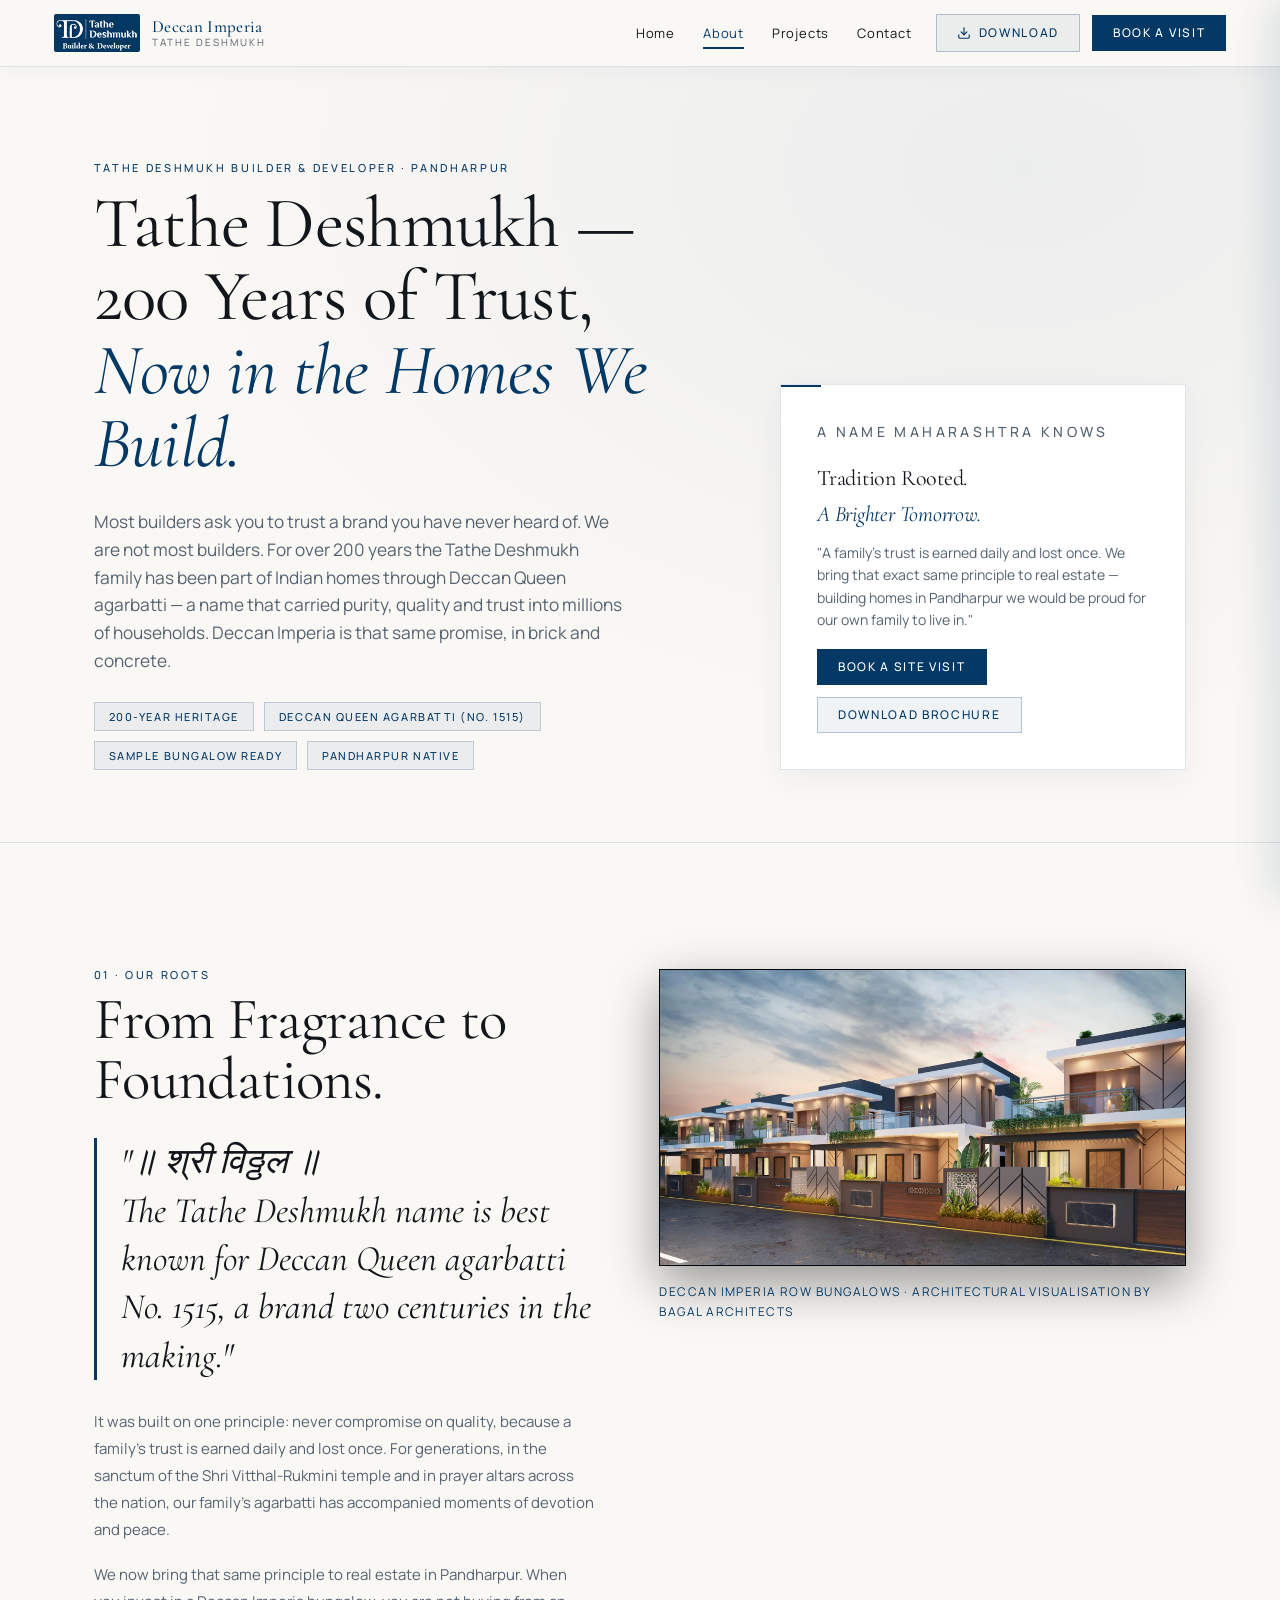
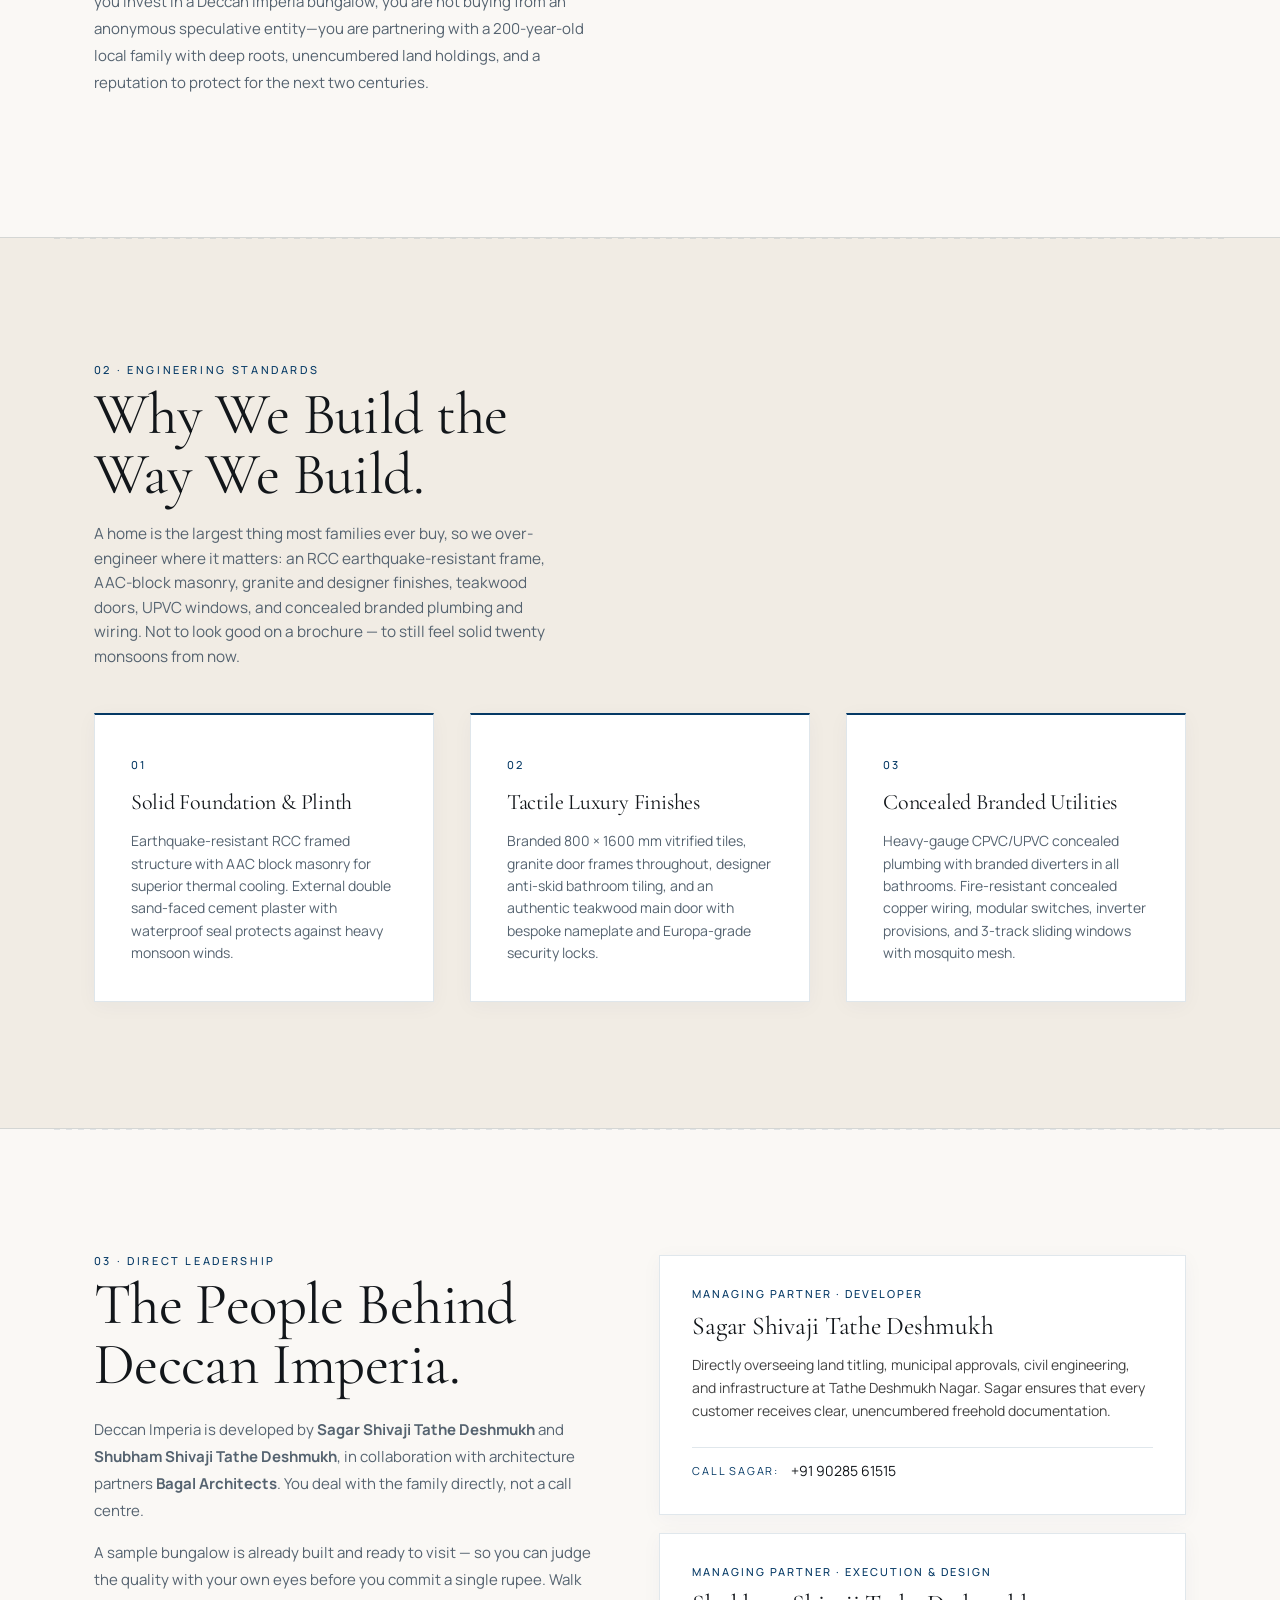
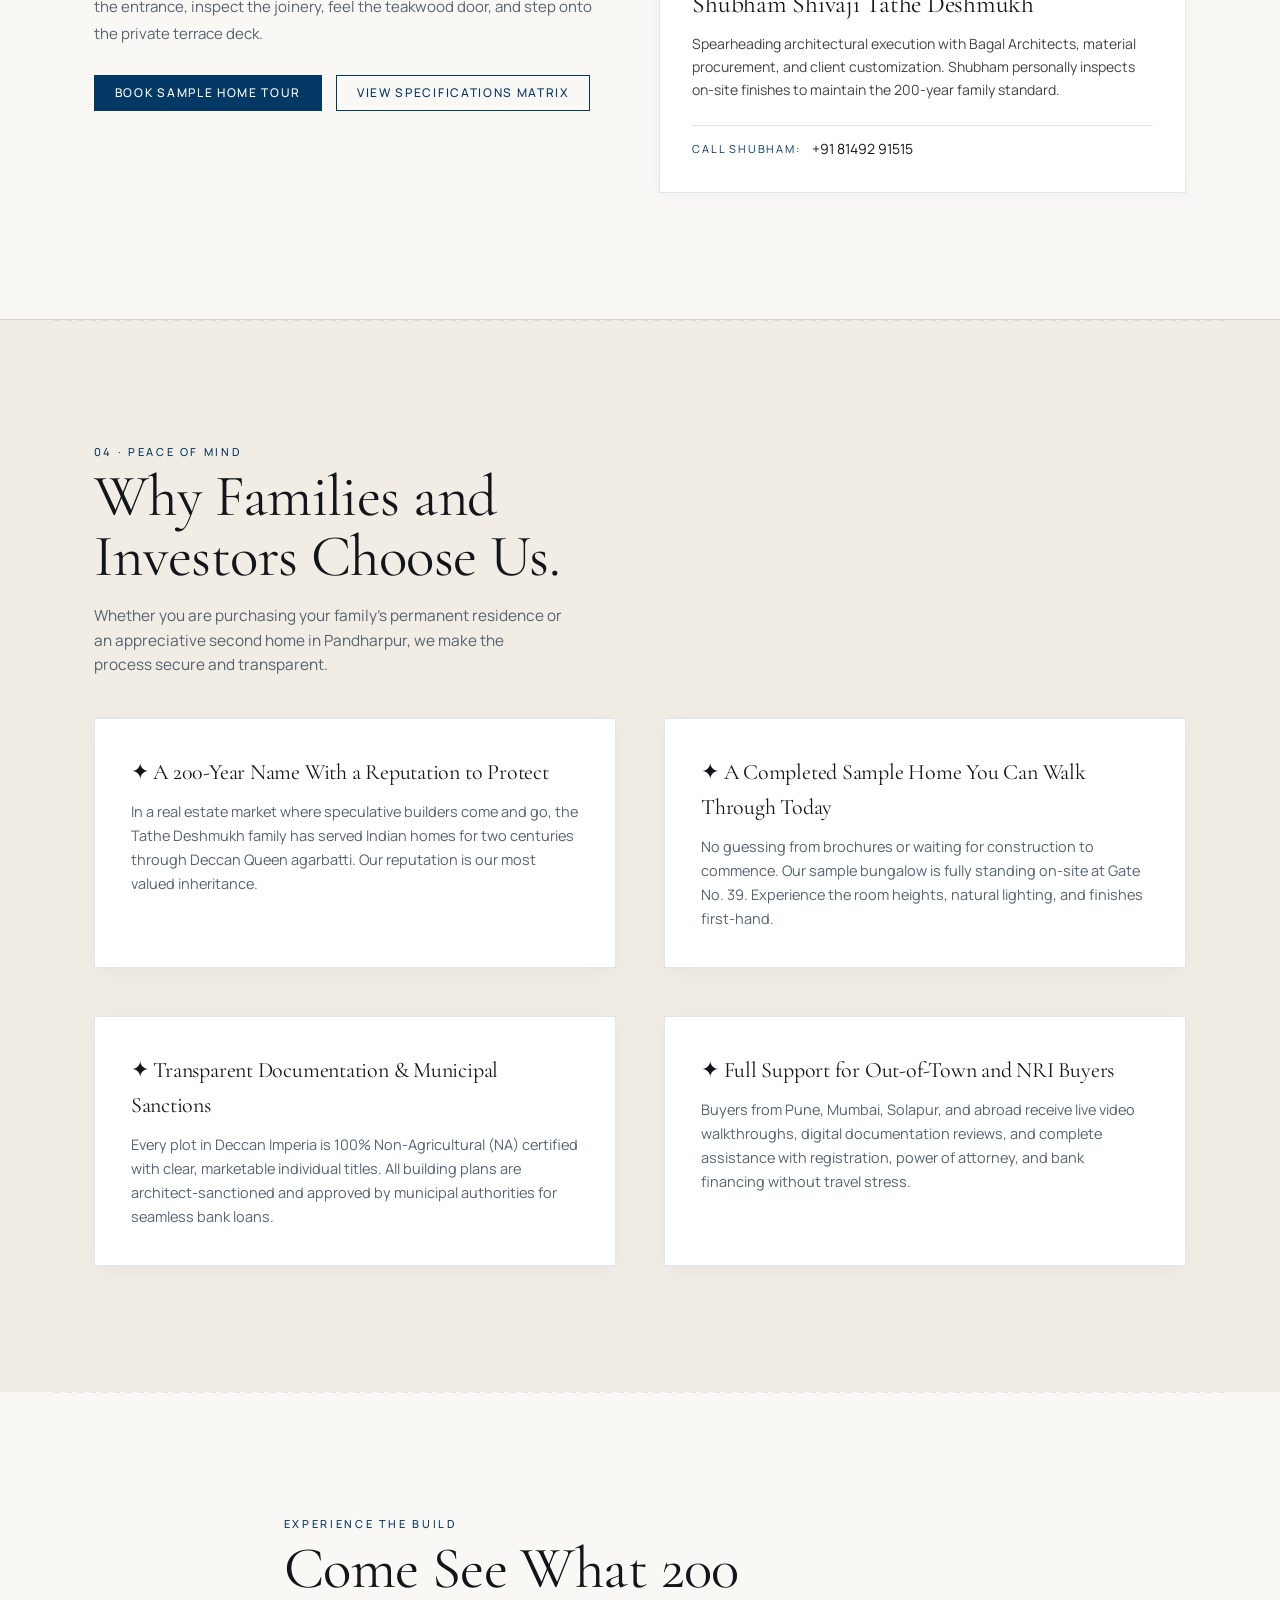
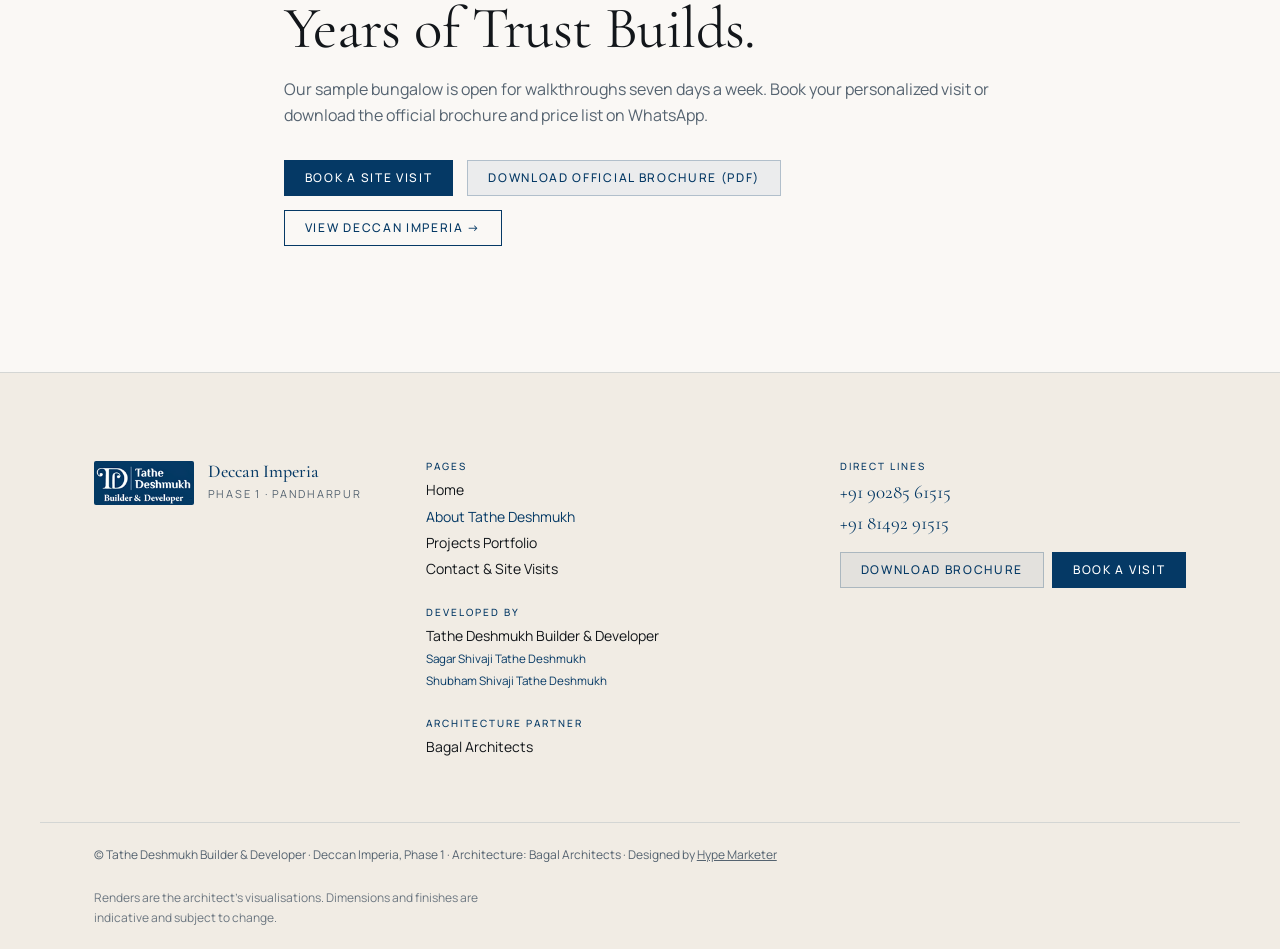
==== about.html @ ef94d950 "docs: add Hype Marketer design attribution link to footer copyright line" ====
<!doctype html>
<html lang="en">
<head>
<meta charset="utf-8">
<meta name="viewport" content="width=device-width, initial-scale=1, viewport-fit=cover">
<title>About Tathe Deshmukh Builder &amp; Developer, Pandharpur</title>
<meta name="description" content="Tathe Deshmukh Builder &amp; Developer — 200 years of trust, from Deccan Queen agarbatti to premium bungalows in Pandharpur. Meet the family behind Deccan Imperia.">
<link rel="preconnect" href="https://fonts.googleapis.com">
<link rel="preconnect" href="https://fonts.gstatic.com" crossorigin>
<link href="https://fonts.googleapis.com/css2?family=Cormorant+Garamond:ital,wght@0,400;0,500;0,600;1,400;1,500&family=Manrope:wght@300;400;500;600&display=swap" rel="stylesheet">
<link rel="stylesheet" href="css/style.css">

<!-- Structured Data: RealEstateAgent & LocalBusiness Schema -->
<script type="application/ld+json">
{
  "@context": "https://schema.org",
  "@type": ["RealEstateAgent", "LocalBusiness"],
  "name": "Tathe Deshmukh Builder & Developer — Deccan Imperia",
  "image": "assets/tour/001-row-wide.webp",
  "telephone": "+91-9028561515",
  "url": "https://deccanimperia.com/about.html",
  "address": {
    "@type": "PostalAddress",
    "streetAddress": "Gate No. 39, Tathe Deshmukh Nagar, Behind Doodh Pandhari, Pune–Pandharpur Road",
    "addressLocality": "Pandharpur",
    "addressRegion": "Maharashtra",
    "postalCode": "413304",
    "addressCountry": "IN"
  },
  "geo": {
    "@type": "GeoCoordinates",
    "latitude": "17.6775",
    "longitude": "75.3283"
  }
}
</script>
</head>
<body>

<!-- ============================================================ header -->
<header class="bar solid">
  <a class="brand" href="index.html" aria-label="Deccan Imperia, Home">
    <img src="assets/logo/logo.png" alt="Tathe Deshmukh Builder & Developer" class="brand-logo" width="161" height="71">
    <span class="brand-text"><b>Deccan Imperia</b><small>Tathe Deshmukh</small></span>
  </a>
  <nav class="nav" aria-label="Main Navigation">
    <a href="index.html">Home</a>
    <a href="about.html" class="active">About</a>
    <a href="projects.html">Projects</a>
    <a href="contact.html">Contact</a>
  </nav>
  <div class="bar-actions">
    <a class="btn btn-download" href="assets/brochure/Tathe Deshmukh Builders & Developer.pdf" download="Tathe Deshmukh Builders & Developer.pdf" aria-label="Download Official Brochure" title="Download Official Brochure">
      <svg width="14" height="14" viewBox="0 0 24 24" fill="none" stroke="currentColor" stroke-width="2" stroke-linecap="round" stroke-linejoin="round" aria-hidden="true"><path d="M21 15v4a2 2 0 0 1-2 2H5a2 2 0 0 1-2-2v-4"/><polyline points="7 10 12 15 17 10"/><line x1="12" y1="15" x2="12" y2="3"/></svg>
      <span>Download</span>
    </a>
    <a class="btn btn-solid" href="contact.html">Book a visit</a>
    <button class="nav-toggle" aria-label="Toggle navigation menu" aria-expanded="false">
      <span></span><span></span><span></span>
    </button>
  </div>
</header>

<!-- Mobile Navigation Drawer -->
<div class="mobile-drawer-backdrop" aria-hidden="true"></div>
<aside class="mobile-drawer" aria-label="Mobile Navigation">
  <div class="mobile-drawer-header">
    <div class="brand">
      <img src="assets/logo/logo.png" alt="Tathe Deshmukh Builder & Developer" class="brand-logo" width="161" height="71">
      <span class="brand-text"><b>Deccan Imperia</b><small>Tathe Deshmukh</small></span>
    </div>
    <button class="mobile-drawer-close" aria-label="Close menu">&times;</button>
  </div>
  <nav class="mobile-drawer-nav">
    <a href="index.html">Home <span>→</span></a>
    <a href="about.html" class="active">About <span>→</span></a>
    <a href="projects.html">Projects <span>→</span></a>
    <a href="contact.html">Contact <span>→</span></a>
  </nav>
  <div class="mobile-drawer-actions">
    <a class="btn btn-download" href="assets/brochure/Tathe Deshmukh Builders & Developer.pdf" download="Tathe Deshmukh Builders & Developer.pdf">
      <svg width="14" height="14" viewBox="0 0 24 24" fill="none" stroke="currentColor" stroke-width="2" stroke-linecap="round" stroke-linejoin="round" aria-hidden="true"><path d="M21 15v4a2 2 0 0 1-2 2H5a2 2 0 0 1-2-2v-4"/><polyline points="7 10 12 15 17 10"/><line x1="12" y1="15" x2="12" y2="3"/></svg>
      <span>Download Brochure</span>
    </a>
    <a class="btn btn-solid" href="contact.html">Book a visit</a>
  </div>
  <div class="mobile-drawer-contact">
    <b>Site &amp; Sales Office</b>
    <p>Gate No. 39, Tathe Deshmukh Nagar, Behind Doodh Pandhari, Pune–Pandharpur Road, Pandharpur</p>
    <a href="tel:+919028561515">+91 90285 61515</a>
    <a href="tel:+918149291515">+91 81492 91515</a>
  </div>
</aside>

<main>

<!-- ============================================================ Hero -->
<section class="page-hero">
  <div class="wrap">
    <div class="page-hero-grid">
      <div>
        <p class="eyebrow">Tathe Deshmukh Builder &amp; Developer · Pandharpur</p>
        <h1 class="page-h">Tathe Deshmukh — 200 Years of Trust,<br><em>Now in the Homes We Build.</em></h1>
        <p class="page-lede">
          Most builders ask you to trust a brand you have never heard of. We are not most builders. For over 200 years the Tathe Deshmukh family has been part of Indian homes through Deccan Queen agarbatti — a name that carried purity, quality and trust into millions of households. Deccan Imperia is that same promise, in brick and concrete.
        </p>
        <div class="page-pills">
          <span class="pill">200-Year Heritage</span>
          <span class="pill">Deccan Queen Agarbatti (No. 1515)</span>
          <span class="pill">Sample Bungalow Ready</span>
          <span class="pill">Pandharpur Native</span>
        </div>
      </div>
      <div class="page-hero-card">
        <p class="eyebrow">A Name Maharashtra Knows</p>
        <h3>Tradition Rooted.<br><em>A Brighter Tomorrow.</em></h3>
        <p>
          "A family's trust is earned daily and lost once. We bring that exact same principle to real estate — building homes in Pandharpur we would be proud for our own family to live in."
        </p>
        <div style="display:flex;gap:12px;flex-wrap:wrap">
          <a class="btn btn-solid" href="contact.html">Book a Site Visit</a>
          <a class="btn btn-line btn-download" href="assets/brochure/Tathe Deshmukh Builders & Developer.pdf" download="Tathe Deshmukh Builders & Developer.pdf">Download Brochure</a>
        </div>
      </div>
    </div>
  </div>
</section>

<!-- ============================================================ Section 1: From Fragrance to Foundations -->
<section class="block" id="heritage">
  <div class="wrap">
    <div class="split">
      <div>
        <p class="eyebrow">01 · Our Roots</p>
        <h2 class="block-h">From Fragrance to Foundations.</h2>
        <div class="heritage-quote">
          "॥ श्री विठ्ठल ॥<br>The Tathe Deshmukh name is best known for Deccan Queen agarbatti No. 1515, a brand two centuries in the making."
        </div>
        <p style="color:var(--mute);line-height:1.8;font-size:15px;margin-bottom:18px">
          It was built on one principle: never compromise on quality, because a family's trust is earned daily and lost once. For generations, in the sanctum of the Shri Vitthal-Rukmini temple and in prayer altars across the nation, our family's agarbatti has accompanied moments of devotion and peace.
        </p>
        <p style="color:var(--mute);line-height:1.8;font-size:15px">
          We now bring that same principle to real estate in Pandharpur. When you invest in a Deccan Imperia bungalow, you are not buying from an anonymous speculative entity—you are partnering with a 200-year-old local family with deep roots, unencumbered land holdings, and a reputation to protect for the next two centuries.
        </p>
      </div>
      <div>
        <div style="border:1px solid var(--line);background:#000;overflow:hidden;margin-bottom:16px;box-shadow:0 18px 48px rgba(0,0,0,0.4)">
          <img src="assets/img/row-oblique-dusk.webp" alt="Deccan Imperia luxury row bungalows architectural visualisation by Bagal Architects" style="width:100%;height:auto;display:block">
        </div>
        <p style="font-size:12px;color:var(--sand);letter-spacing:.12em;text-transform:uppercase;margin:0">
          Deccan Imperia Row Bungalows · Architectural Visualisation by Bagal Architects
        </p>
      </div>
    </div>
  </div>
</section>

<!-- ============================================================ Section 2: Why We Build the Way We Build -->
<section class="block" style="background:var(--ink-2);border-top:1px solid var(--line);border-bottom:1px solid var(--line)">
  <div class="wrap">
    <p class="eyebrow">02 · Engineering Standards</p>
    <h2 class="block-h">Why We Build the Way We Build.</h2>
    <p class="block-lede">
      A home is the largest thing most families ever buy, so we over-engineer where it matters: an RCC earthquake-resistant frame, AAC-block masonry, granite and designer finishes, teakwood doors, UPVC windows, and concealed branded plumbing and wiring. Not to look good on a brochure — to still feel solid twenty monsoons from now.
    </p>

    <div class="grid-3" style="margin-top:44px">
      <div class="card-luxury card-luxury-accent">
        <span class="value-num">01</span>
        <h3 style="font-size:22px;margin:8px 0 10px;color:var(--cream)">Solid Foundation &amp; Plinth</h3>
        <p style="font-size:14px;color:var(--mute);line-height:1.6;margin:0">
          Earthquake-resistant RCC framed structure with AAC block masonry for superior thermal cooling. External double sand-faced cement plaster with waterproof seal protects against heavy monsoon winds.
        </p>
      </div>

      <div class="card-luxury card-luxury-accent">
        <span class="value-num">02</span>
        <h3 style="font-size:22px;margin:8px 0 10px;color:var(--cream)">Tactile Luxury Finishes</h3>
        <p style="font-size:14px;color:var(--mute);line-height:1.6;margin:0">
          Branded 800 × 1600 mm vitrified tiles, granite door frames throughout, designer anti-skid bathroom tiling, and an authentic teakwood main door with bespoke nameplate and Europa-grade security locks.
        </p>
      </div>

      <div class="card-luxury card-luxury-accent">
        <span class="value-num">03</span>
        <h3 style="font-size:22px;margin:8px 0 10px;color:var(--cream)">Concealed Branded Utilities</h3>
        <p style="font-size:14px;color:var(--mute);line-height:1.6;margin:0">
          Heavy-gauge CPVC/UPVC concealed plumbing with branded diverters in all bathrooms. Fire-resistant concealed copper wiring, modular switches, inverter provisions, and 3-track sliding windows with mosquito mesh.
        </p>
      </div>
    </div>
  </div>
</section>

<!-- ============================================================ Section 3: The People Behind Deccan Imperia -->
<section class="block">
  <div class="wrap">
    <div class="split">
      <div>
        <p class="eyebrow">03 · Direct Leadership</p>
        <h2 class="block-h">The People Behind Deccan Imperia.</h2>
        <p style="color:var(--mute);line-height:1.8;font-size:15px;margin-top:20px">
          Deccan Imperia is developed by <b>Sagar Shivaji Tathe Deshmukh</b> and <b>Shubham Shivaji Tathe Deshmukh</b>, in collaboration with architecture partners <b>Bagal Architects</b>. You deal with the family directly, not a call centre.
        </p>
        <p style="color:var(--mute);line-height:1.8;font-size:15px">
          A sample bungalow is already built and ready to visit — so you can judge the quality with your own eyes before you commit a single rupee. Walk the entrance, inspect the joinery, feel the teakwood door, and step onto the private terrace deck.
        </p>
        
        <div style="display:flex;gap:14px;margin-top:28px;flex-wrap:wrap">
          <a class="btn btn-solid" href="contact.html">Book Sample Home Tour</a>
          <a class="btn btn-line" href="projects.html">View Specifications Matrix</a>
        </div>
      </div>

      <div style="display:flex;flex-direction:column;gap:18px">
        <div class="founder-card card-luxury-accent">
          <span class="founder-title">Managing Partner · Developer</span>
          <h3 class="founder-name">Sagar Shivaji Tathe Deshmukh</h3>
          <p class="founder-bio">
            Directly overseeing land titling, municipal approvals, civil engineering, and infrastructure at Tathe Deshmukh Nagar. Sagar ensures that every customer receives clear, unencumbered freehold documentation.
          </p>
          <div style="margin-top:12px;padding-top:12px;border-top:1px solid var(--line);display:flex;align-items:center;gap:12px">
            <span style="font-size:11px;color:var(--sand);letter-spacing:.16em;text-transform:uppercase">Call Sagar:</span>
            <a href="tel:+919028561515" style="font-size:14px;color:var(--cream);text-decoration:none">+91 90285 61515</a>
          </div>
        </div>

        <div class="founder-card card-luxury-accent">
          <span class="founder-title">Managing Partner · Execution &amp; Design</span>
          <h3 class="founder-name">Shubham Shivaji Tathe Deshmukh</h3>
          <p class="founder-bio">
            Spearheading architectural execution with Bagal Architects, material procurement, and client customization. Shubham personally inspects on-site finishes to maintain the 200-year family standard.
          </p>
          <div style="margin-top:12px;padding-top:12px;border-top:1px solid var(--line);display:flex;align-items:center;gap:12px">
            <span style="font-size:11px;color:var(--sand);letter-spacing:.16em;text-transform:uppercase">Call Shubham:</span>
            <a href="tel:+918149291515" style="font-size:14px;color:var(--cream);text-decoration:none">+91 81492 91515</a>
          </div>
        </div>
      </div>
    </div>
  </div>
</section>

<!-- ============================================================ Section 4: Why Families & Investors Choose Us -->
<section class="block" style="background:var(--ink-2);border-top:1px solid var(--line)">
  <div class="wrap">
    <p class="eyebrow">04 · Peace of Mind</p>
    <h2 class="block-h">Why Families and Investors Choose Us.</h2>
    <p class="block-lede">
      Whether you are purchasing your family's permanent residence or an appreciative second home in Pandharpur, we make the process secure and transparent.
    </p>

    <div class="grid-2" style="margin-top:40px">
      <div class="card-luxury">
        <h3 style="font-size:22px;color:var(--cream);margin:0 0 10px">✦ A 200-Year Name With a Reputation to Protect</h3>
        <p style="font-size:14.5px;color:var(--mute);line-height:1.65;margin:0">
          In a real estate market where speculative builders come and go, the Tathe Deshmukh family has served Indian homes for two centuries through Deccan Queen agarbatti. Our reputation is our most valued inheritance.
        </p>
      </div>

      <div class="card-luxury">
        <h3 style="font-size:22px;color:var(--cream);margin:0 0 10px">✦ A Completed Sample Home You Can Walk Through Today</h3>
        <p style="font-size:14.5px;color:var(--mute);line-height:1.65;margin:0">
          No guessing from brochures or waiting for construction to commence. Our sample bungalow is fully standing on-site at Gate No. 39. Experience the room heights, natural lighting, and finishes first-hand.
        </p>
      </div>

      <div class="card-luxury">
        <h3 style="font-size:22px;color:var(--cream);margin:0 0 10px">✦ Transparent Documentation &amp; Municipal Sanctions</h3>
        <p style="font-size:14.5px;color:var(--mute);line-height:1.65;margin:0">
          Every plot in Deccan Imperia is 100% Non-Agricultural (NA) certified with clear, marketable individual titles. All building plans are architect-sanctioned and approved by municipal authorities for seamless bank loans.
        </p>
      </div>

      <div class="card-luxury">
        <h3 style="font-size:22px;color:var(--cream);margin:0 0 10px">✦ Full Support for Out-of-Town and NRI Buyers</h3>
        <p style="font-size:14.5px;color:var(--mute);line-height:1.65;margin:0">
          Buyers from Pune, Mumbai, Solapur, and abroad receive live video walkthroughs, digital documentation reviews, and complete assistance with registration, power of attorney, and bank financing without travel stress.
        </p>
      </div>
    </div>
  </div>
</section>

<!-- ============================================================ Closing CTA -->
<section class="block block-cta">
  <div class="cta-bg" aria-hidden="true"></div>
  <div class="wrap narrow">
    <p class="eyebrow">Experience the Build</p>
    <h2 class="block-h">Come See What 200 Years of Trust Builds.</h2>
    <p style="color:var(--mute);font-size:16px;line-height:1.6;margin:18px 0 32px">
      Our sample bungalow is open for walkthroughs seven days a week. Book your personalized visit or download the official brochure and price list on WhatsApp.
    </p>
    <div style="display:flex;gap:14px;flex-wrap:wrap">
      <a class="btn btn-solid" href="contact.html">Book a Site Visit</a>
      <a class="btn btn-line btn-download" href="assets/brochure/Tathe Deshmukh Builders & Developer.pdf" download="Tathe Deshmukh Builders & Developer.pdf">Download Official Brochure (PDF)</a>
      <a class="btn btn-line" href="projects.html">View Deccan Imperia →</a>
    </div>
  </div>
</section>

</main>

<!-- ============================================================ Footer -->
<footer class="foot">
  <div class="foot-grid wrap">
    <div class="foot-brand">
      <img src="assets/logo/logo.png" alt="Tathe Deshmukh Builder & Developer" class="brand-logo" style="height:44px;width:auto">
      <p><b>Deccan Imperia</b><br><span>Phase 1 · Pandharpur</span></p>
    </div>
    <dl class="foot-meta">
      <div><dt>Pages</dt><dd style="display:flex;flex-direction:column;gap:4px">
        <a href="index.html" style="color:var(--cream);text-decoration:none">Home</a>
        <a href="about.html" style="color:var(--sand);text-decoration:none">About Tathe Deshmukh</a>
        <a href="projects.html" style="color:var(--cream);text-decoration:none">Projects Portfolio</a>
        <a href="contact.html" style="color:var(--cream);text-decoration:none">Contact &amp; Site Visits</a>
      </dd></div>
      <div><dt>Developed by</dt><dd>Tathe Deshmukh Builder &amp; Developer<br><small style="color:var(--sand)">Sagar Shivaji Tathe Deshmukh<br>Shubham Shivaji Tathe Deshmukh</small></dd></div>
      <div><dt>Architecture Partner</dt><dd>Bagal Architects</dd></div>
    </dl>
    <div class="foot-cta">
      <p class="foot-call"><span>Direct Lines</span>
        <a href="tel:+919028561515">+91 90285 61515</a>
        <a href="tel:+918149291515">+91 81492 91515</a>
      </p>
      <div style="display:flex;gap:8px;flex-wrap:wrap">
        <a class="btn btn-download" href="assets/brochure/Tathe Deshmukh Builders & Developer.pdf" download="Tathe Deshmukh Builders & Developer.pdf">Download Brochure</a>
        <a class="btn btn-solid" href="contact.html">Book a visit</a>
      </div>
    </div>
  </div>
  <div class="foot-base wrap">
    <p>© Tathe Deshmukh Builder &amp; Developer · Deccan Imperia, Phase 1 · Architecture: Bagal Architects · Designed by <a href="http://hypemarketer.in/" target="_blank" rel="noopener" style="color:inherit;text-decoration:underline">Hype Marketer</a></p>
    <p class="small">Renders are the architect’s visualisations. Dimensions and finishes are indicative and subject to change.</p>
  </div>
</footer>

<script src="js/nav.js"></script>
</body>
</html>
---- css/style.css ----
/* ==========================================================================
   Deccan Imperia — Luxury Light Theme with #053965 Navy Brand Accent
   Offwhite background, black typographic hierarchy, Tathe Deshmukh logo blue.
   First section (3D walkthrough scenes) remains dark/photorealistic.
   ========================================================================== */
:root{
  --navy:       #053965;           /* Official Tathe Deshmukh Logo Color */
  --navy-dark:  #032543;
  --navy-light: #094d87;
  --ink:        #FAF8F5;           /* Offwhite page & section background */
  --ink-2:      #F1ECE4;           /* Soft offwhite for alternating sections & footer */
  --ink-card:   #FFFFFF;           /* Crisp white for cards and form surfaces */
  --cream:      #12161A;           /* Primary text: black / charcoal */
  --cream-2:    #25303B;           /* Headings & bold text */
  --sand:       #053965;           /* Primary brand accent: logo color #053965 */
  --sand-2:     #032543;           /* Darker brand accent */
  --gold:       #C59B27;           /* Warm heritage gold accent */
  --mute:       #556370;           /* Muted text: refined slate */
  --line:       rgba(5,57,101,.12);/* Delicate navy-tinted hairline borders */
  --line-strong:rgba(5,57,101,.24);
  --serif: "Cormorant Garamond", Georgia, serif;
  --sans:  "Manrope", ui-sans-serif, system-ui, -apple-system, "Segoe UI", sans-serif;
  --pad:   clamp(16px, 4.2vw, 64px);
  --ease:  cubic-bezier(.2,.7,.1,1);
}
*{box-sizing:border-box}
html{-webkit-text-size-adjust:100%}
html.lenis, html.lenis body{height:auto}
.lenis.lenis-smooth{scroll-behavior:auto !important}
body{margin:0;background:var(--ink);color:var(--cream);font:400 16px/1.6 var(--sans);
     -webkit-font-smoothing:antialiased;overflow-x:hidden}
img{display:block;max-width:100%}
a{color:inherit}
h1,h2,h3{font-family:var(--serif);font-weight:400;letter-spacing:-.01em;margin:0;color:var(--cream)}
em{font-style:italic;color:var(--sand)}
.eyebrow{margin:0 0 .9em;font:500 11px/1 var(--sans);letter-spacing:.24em;text-transform:uppercase;color:var(--sand)}

/* ------------------------------------------------------------------ header */
.bar{position:fixed;inset:0 0 auto;z-index:50;display:flex;align-items:center;gap:24px;
     padding:14px var(--pad);
     background:linear-gradient(to bottom, rgba(5,20,35,.82), rgba(5,20,35,0));
     transition:background .35s, border-color .35s, box-shadow .35s}

/* Transparent bar (top of index.html over hero photo) */
.bar:not(.solid) .brand-text b{color:#ffffff}
.bar:not(.solid) .brand-text small{color:rgba(255,255,255,.72)}
.bar:not(.solid) .nav a{color:rgba(255,255,255,.85)}
.bar:not(.solid) .nav a:hover, .bar:not(.solid) .nav a.active{color:#ffffff}
.bar:not(.solid) .nav a.active::after{background:#ffffff}
.bar:not(.solid) .btn-download{background:rgba(255,255,255,.12);border-color:rgba(255,255,255,.35);color:#ffffff}
.bar:not(.solid) .btn-download:hover{background:#ffffff;color:#053965;border-color:#ffffff}
.bar:not(.solid) .nav-toggle{background:rgba(255,255,255,.1);border-color:rgba(255,255,255,.25);color:#ffffff}
.bar:not(.solid) .nav-toggle span{background:#ffffff}

/* Solid bar (scrolled past hero & on all subpages) */
.bar.solid{background:rgba(250,248,245,.96);backdrop-filter:blur(14px);
           border-bottom:1px solid rgba(5,57,101,.12);box-shadow:0 4px 20px rgba(5,57,101,.04)}
.bar.solid .brand-text b{color:#053965}
.bar.solid .brand-text small{color:#556370}
.bar.solid .nav a{color:#12161A}
.bar.solid .nav a:hover, .bar.solid .nav a.active{color:#053965}
.bar.solid .nav a.active::after{background:#053965}
.bar.solid .btn-download{background:rgba(5,57,101,.06);border-color:rgba(5,57,101,.25);color:#053965}
.bar.solid .btn-download:hover{background:#053965;color:#ffffff;border-color:#053965}
.bar.solid .nav-toggle{background:rgba(5,57,101,.05);border-color:rgba(5,57,101,.18);color:#053965}
.bar.solid .nav-toggle span{background:#053965}

.brand{display:flex;align-items:center;gap:12px;text-decoration:none;margin-right:auto}
.brand-logo{height:38px;width:auto;display:block;object-fit:contain;border-radius:2px;flex-shrink:0}
.brand-mark{display:grid;place-items:center;width:38px;height:38px;border:1px solid var(--sand);
            font:500 13px/1 var(--serif);letter-spacing:.08em;color:var(--sand)}
.brand-text{display:flex;flex-direction:column;line-height:1.15}
.brand-text b{font:500 17px/1.1 var(--serif);letter-spacing:.02em}
.brand-text small{font-size:10px;letter-spacing:.2em;text-transform:uppercase}
.nav{display:flex;gap:28px;align-items:center}
.nav a{font-size:13px;letter-spacing:.06em;text-decoration:none;transition:color .2s;position:relative}
.nav a.active::after{content:"";position:absolute;left:0;right:0;bottom:-6px;height:2px}
.bar-actions{display:flex;align-items:center;gap:12px}

/* Buttons */
.btn{display:inline-flex;align-items:center;justify-content:center;gap:8px;
     padding:11px 20px;font:500 12px/1 var(--sans);letter-spacing:.14em;text-transform:uppercase;
     text-decoration:none;cursor:pointer;border:1px solid transparent;transition:all .25s var(--ease)}
.btn-solid{background:#053965;color:#ffffff;border-color:#053965}
.btn-solid:hover{background:#094d87;border-color:#094d87;color:#ffffff}
.btn-line{border-color:#053965;color:#053965}
.btn-line:hover{background:#053965;color:#ffffff}
.btn-download{background:rgba(5,57,101,.06);border-color:rgba(5,57,101,.25);color:#053965}
.btn-download:hover{background:#053965;border-color:#053965;color:#ffffff}
.btn-download svg{flex-shrink:0;transition:transform .2s ease}
.btn-download:hover svg{transform:translateY(1.5px)}
.nav-toggle{display:none}

/* ------------------------------------------------------------ chapter rail */
.rail{position:fixed;right:var(--pad);top:50%;transform:translateY(-50%);z-index:40;
      list-style:none;margin:0;padding:0;display:flex;flex-direction:column;gap:14px;
      opacity:0;transition:opacity .4s}
.rail.show{opacity:1}
.rail li{display:flex;align-items:center;justify-content:flex-end;gap:10px;
         font-size:10px;letter-spacing:.2em;text-transform:uppercase;color:rgba(244,239,231,.5);
         transition:color .3s}
.rail li::after{content:"";width:18px;height:1px;background:currentColor;transition:width .35s var(--ease)}
.rail li span{opacity:0;transform:translateX(6px);transition:all .35s var(--ease)}
.rail li.on{color:#ffffff}
.rail li.on::after{width:36px;background:#ffffff}
.rail li.on span{opacity:1;transform:none}
.progress{position:fixed;left:0;right:0;top:0;height:2px;z-index:60;pointer-events:none}
.progress i{display:block;height:100%;background:var(--sand);transform-origin:0 50%;transform:scaleX(0)}

/* ------------------------------------------------------------ FIRST SECTION: SCENES (UNTOUCHED DARK/PHOTOREALISTIC) */
.scene{position:relative}
.scene + .scene{margin-top:-100vh;margin-top:-100svh}
.stage{position:sticky;top:0;height:100vh;height:100svh;overflow:hidden;background:#0d0b09}
.scene>.stage{opacity:0;visibility:hidden;transition:opacity 80ms linear}
#intro>.stage,.scene.is-entered>.stage{opacity:1;visibility:visible}
.scene-dark .stage{background:#000}
.cam{position:absolute;inset:0;overflow:hidden}
.shot{position:absolute;left:0;top:0;transform-origin:0 0;will-change:transform,opacity;
      user-select:none;-webkit-user-drag:none;max-width:none}
.cam .shot + .shot{opacity:0}
.depth-canvas{position:absolute;inset:0;width:100%;height:100%;display:block}
.gl-on .shot{visibility:hidden}
.cam .shot.shot-sketch{opacity:1;--rev:-30%;
  -webkit-mask-image:linear-gradient(90deg,transparent calc(var(--rev) - 0%),#000 calc(var(--rev) + 22%));
          mask-image:linear-gradient(90deg,transparent calc(var(--rev) - 0%),#000 calc(var(--rev) + 22%))}

.shade{position:absolute;inset:0;pointer-events:none}
.shade-left{background:linear-gradient(90deg, rgba(12,10,9,.78) 0%, rgba(12,10,9,.35) 38%, rgba(12,10,9,0) 64%)}
.shade-bottom{background:linear-gradient(0deg, rgba(12,10,9,.8) 0%, rgba(12,10,9,.2) 34%, rgba(12,10,9,0) 55%)}

/* In the first section, hero and captions stay white text with warm accents over dark 3D photo canvases */
.intro-copy{position:absolute;left:var(--pad);bottom:clamp(64px,12vh,140px);max-width:min(620px,86vw)}
.scene .intro-copy h1{font-size:clamp(40px,6.4vw,92px);line-height:.98;color:#ffffff}
.scene .intro-copy em{color:#e6c88b}
.scene .intro-copy .eyebrow{color:#e6c88b}
.scene .intro-copy .lede{margin:1.2em 0 0;max-width:40ch;font-size:clamp(15px,1.25vw,18px);color:rgba(244,239,231,.85)}
.scene .intro-copy .hint{display:flex;align-items:center;gap:12px;margin-top:2.4em;font-size:11px;letter-spacing:.22em;
      text-transform:uppercase;color:rgba(244,239,231,.7)}
.scene .intro-copy .hint-line{width:48px;height:1px;background:#e6c88b;transform-origin:left;animation:hint 2.4s var(--ease) infinite}
@keyframes hint{0%{transform:scaleX(0)}50%{transform:scaleX(1)}100%{transform:scaleX(0);transform-origin:right}}

.caption{position:absolute;left:var(--pad);bottom:clamp(56px,11vh,120px);max-width:min(560px,84vw);
         opacity:0;pointer-events:none}
.scene .caption h2{font-size:clamp(30px,4.3vw,60px);line-height:1.04;color:#ffffff}
.scene .caption em{color:#e6c88b}
.scene .caption .eyebrow{color:#e6c88b}

.unit-count{position:absolute;right:calc(var(--pad) + 110px);bottom:clamp(56px,11vh,120px);
            font-family:var(--serif);display:flex;align-items:baseline;gap:8px;opacity:0}
.scene .unit-count .uc-n{font-size:clamp(52px,7vw,104px);line-height:1;color:#ffffff}
.scene .unit-count .uc-of{font-size:18px;color:rgba(244,239,231,.7)}

.veil{position:absolute;inset:0;background:#000;opacity:0;pointer-events:none}

/* room card — interior chapters (untouched dark glassmorphism) */
.room-card{position:absolute;left:var(--pad);bottom:clamp(40px,9vh,100px);width:min(360px,84vw);
           padding:22px 24px 24px;border:1px solid rgba(255,255,255,.18);
           background:rgba(10,9,8,.78);backdrop-filter:blur(16px) saturate(1.2);opacity:0;
           box-shadow:0 8px 32px rgba(0,0,0,.6)}
.scene .room-card .rc-floor{margin:0;font-size:10px;letter-spacing:.24em;text-transform:uppercase;color:#e6c88b}
.scene .room-card .rc-num{margin:.8em 0 0;font:400 13px/1 var(--sans);color:rgba(244,239,231,.75);letter-spacing:.1em}
.scene .room-card .rc-name{font-size:clamp(28px,3vw,40px);line-height:1.05;margin-top:.15em;color:#ffffff}
.scene .room-card .rc-line{margin:.7em 0 0;font-size:14px;color:rgba(244,239,231,.75);line-height:1.55}
.floor-tag{position:absolute;right:var(--pad);top:88px;font-size:10px;letter-spacing:.24em;
           text-transform:uppercase;color:rgba(244,239,231,.75);padding-right:110px}

/* ------------------------------------------------------------ BLOCKS (OFFWHITE LIGHT THEME WITH #053965 ACCENT) */
.block{position:relative;padding:clamp(88px,14vh,160px) 0;background:var(--ink);color:var(--cream);overflow:clip}
.wrap{width:min(1200px,100%);margin:0 auto;padding:0 var(--pad)}
.wrap.narrow{width:min(820px,100%)}
.block-h{font-size:clamp(34px,4.6vw,64px);line-height:1.02;max-width:18ch;color:#12161A}
.block-lede{margin:1.1em 0 0;max-width:52ch;color:var(--mute);font-size:clamp(15px,1.2vw,17px)}

.block + .block::before{
  content:"";position:absolute;inset:0 var(--pad) auto;height:1px;
  background:
    repeating-linear-gradient(90deg,
      var(--line) 0 6px, transparent 6px 12px);
  opacity:.85}

/* Key Facts */
.facts{display:grid;grid-template-columns:repeat(auto-fit,minmax(190px,1fr));gap:0;margin:56px 0 64px;
       border-top:1px solid var(--line);border-bottom:1px solid var(--line)}
.facts>div{padding:26px 22px 24px 0;min-width:0}
.facts>div + div{padding-left:22px;border-left:1px solid var(--line)}
.facts dt{font-size:10px;letter-spacing:.24em;text-transform:uppercase;color:var(--sand)}
.facts dd{margin:.4em 0 0;font:400 clamp(34px,3.6vw,52px)/1 var(--serif);color:#12161A}
.facts dd span{font:400 13px/1 var(--sans);color:var(--mute);margin-left:6px}
.facts p{margin:.6em 0 0;font-size:13px;color:var(--mute)}

/* Plan Tabs */
.plan-tabs{display:flex;gap:6px;margin-bottom:20px}
.plan-tabs button{padding:12px 20px;background:#FFFFFF;border:1px solid var(--line);border-radius:2px;
                  color:var(--mute);font:500 12px/1 var(--sans);letter-spacing:.14em;text-transform:uppercase;cursor:pointer;
                  transition:all .2s ease}
.plan-tabs button:hover{color:var(--sand);border-color:var(--sand)}
.plan-tabs button[aria-selected="true"]{border-color:var(--sand);color:#ffffff;background:var(--sand)}
.plan-view{position:relative}
.plan{margin:0;display:none;grid-template-columns:minmax(0,1fr) 240px;gap:40px;align-items:center}
.plan.is-on{display:grid}
.plan img{width:100%;background:#ffffff;border:1px solid var(--line);border-radius:2px;box-shadow:0 6px 24px rgba(5,57,101,.06)}
.plan-key{margin:0;padding:0 0 0 22px;font-size:14px;color:#333333;line-height:2.1}
.plan-key li::marker{color:var(--sand);font-family:var(--serif)}

/* Specifications */
.specs{display:grid;grid-template-columns:repeat(auto-fit,minmax(280px,1fr));
       gap:16px;margin-top:clamp(44px,6vw,72px);background:transparent}
.spec{background:#FFFFFF;border:1px solid var(--line);border-radius:2px;
      padding:clamp(26px,2.6vw,38px) clamp(22px,2.2vw,32px);
      box-shadow:0 4px 20px rgba(5,57,101,.04);transition:all .3s var(--ease)}
.spec:hover{box-shadow:0 8px 30px rgba(5,57,101,.08);border-color:rgba(5,57,101,.3);transform:translateY(-2px)}
.spec h3{display:flex;align-items:baseline;gap:12px;font-size:clamp(20px,1.9vw,26px);
         padding-bottom:.7em;border-bottom:1px solid var(--line);color:#12161A}
.spec-n{font:500 10px/1 var(--sans);letter-spacing:.2em;color:var(--sand)}
.spec ul{margin:1.1em 0 0;padding:0;list-style:none}
.spec li{position:relative;padding-left:18px;margin-bottom:.7em;font-size:14px;
         line-height:1.6;color:#333333}
.spec li::before{content:"";position:absolute;left:0;top:.62em;width:6px;height:1px;background:var(--sand)}

/* Amenities */
.amen{list-style:none;margin:clamp(44px,6vw,72px) 0 0;padding:0;
      display:grid;grid-template-columns:repeat(auto-fit,minmax(240px,1fr));
      gap:16px;background:transparent}
.amen li{background:#FFFFFF;border:1px solid var(--line);border-radius:2px;
         padding:clamp(26px,2.4vw,34px) clamp(20px,2vw,28px);
         display:flex;flex-direction:column;gap:6px;box-shadow:0 4px 20px rgba(5,57,101,.04);
         transition:all .3s var(--ease)}
.amen li:hover{box-shadow:0 8px 30px rgba(5,57,101,.08);border-color:rgba(5,57,101,.3);transform:translateY(-2px)}
.amen-i{font-size:20px;line-height:1;color:var(--sand);margin-bottom:10px}
.amen b{font:400 clamp(18px,1.6vw,22px)/1.2 var(--serif);color:#12161A}
.amen i{font-style:normal;font-size:13px;color:var(--mute);line-height:1.55}

/* Quote */
.block-quote{background:var(--ink-2)}
blockquote{margin:0;font:italic 400 clamp(26px,3.2vw,42px)/1.3 var(--serif);color:#12161A}
.sig{margin:1.6em 0 0;color:var(--sand);font-size:18px;letter-spacing:.1em;font-weight:600}

/* Location & Connectivity */
.split{display:grid;grid-template-columns:minmax(0,1fr) minmax(0,1.05fr);
       gap:clamp(36px,5vw,84px);align-items:start}
address{font-style:normal;margin:28px 0;color:#444444;line-height:1.9}
.times{list-style:none;margin:0;padding:0;border-top:1px solid var(--line)}
.times li{display:flex;align-items:baseline;justify-content:space-between;gap:20px;
          padding:15px 0;border-bottom:1px solid var(--line)}
.times li span{font-size:14px;color:#333333;min-width:0}
.times b{flex:none;font:400 26px/1 var(--serif);color:var(--sand);
         display:inline-flex;align-items:baseline;gap:5px}
.times b i{font:400 10px/1 var(--sans);font-style:normal;letter-spacing:.18em;
           text-transform:uppercase;color:var(--mute)}
.times-note{margin:16px 0 0;font-size:12px;color:var(--mute);opacity:.85}

/* Contact / Enquiry Section on Homepage */
.block-cta{background:var(--ink);overflow:hidden;text-align:left}
.block-cta .cta-bg{opacity:.04}
.block-cta::after{display:none}
.block-cta .wrap{position:relative;z-index:1}
.enquire{display:grid;grid-template-columns:1fr 1fr;gap:18px;margin-top:40px;max-width:640px}
.enquire label{display:flex;flex-direction:column;gap:9px;
               font:500 10px/1 var(--sans);letter-spacing:.2em;text-transform:uppercase;color:var(--sand)}
.enquire .full{grid-column:1/-1}
.enquire input,.enquire select{
  padding:15px 16px;background:#FFFFFF;
  border:1px solid rgba(5,57,101,.22);border-radius:2px;
  color:#12161A;font:400 16px/1.2 var(--sans);
  transition:border-color .25s var(--ease), box-shadow .25s var(--ease)}
.enquire input::placeholder{color:#8896a4}
.enquire input:hover,.enquire select:hover{border-color:rgba(5,57,101,.4)}
.enquire input:focus,.enquire select:focus{outline:none;border-color:var(--sand);
  box-shadow:0 0 0 3px rgba(5,57,101,.1);background:#FFFFFF}
.enquire select{appearance:none;cursor:pointer;
  background-image:linear-gradient(45deg,transparent 50%,var(--sand) 50%),
                   linear-gradient(135deg,var(--sand) 50%,transparent 50%);
  background-position:calc(100% - 20px) 55%, calc(100% - 14px) 55%;
  background-size:6px 6px, 6px 6px;background-repeat:no-repeat}
.enquire button{margin-top:6px;padding:16px 24px}
.form-note{margin:0;font-size:13px;color:var(--sand);min-height:1.2em}
.phones{display:flex;flex-wrap:wrap;gap:12px 32px;margin-top:38px;align-items:baseline}
.phones a{font:400 clamp(20px,2vw,26px)/1 var(--serif);text-decoration:none;color:var(--sand);
          border-bottom:1px solid transparent;transition:border-color .25s,color .25s}
.phones a:hover{color:var(--navy-light);border-bottom-color:var(--navy-light)}

/* Footer */
.foot{padding:clamp(56px,7vw,88px) 0 0;border-top:1px solid var(--line);
      font-size:13px;color:var(--mute);background:var(--ink-2)}
.foot p{margin:0}
.foot-grid{display:grid;grid-template-columns:auto 1fr auto;gap:clamp(32px,5vw,72px);
           align-items:start;padding-bottom:clamp(40px,5vw,64px)}
.foot-brand{display:flex;gap:14px;align-items:flex-start}
.foot-brand b{font:500 18px/1.2 var(--serif);color:var(--sand)}
.foot-brand span{font-size:11px;letter-spacing:.16em;text-transform:uppercase;color:var(--mute)}
.foot-meta{display:grid;grid-template-columns:repeat(auto-fit,minmax(170px,1fr));
           gap:26px 32px;margin:0}
.foot-meta dt{font:500 10px/1 var(--sans);letter-spacing:.2em;text-transform:uppercase;
              color:var(--sand);margin-bottom:8px}
.foot-meta dd{margin:0;color:#12161A;font-size:14px;line-height:1.6}
.foot-meta dd a{color:#12161A;transition:color .2s}
.foot-meta dd a:hover{color:var(--sand)}
.foot-cta{display:flex;flex-direction:column;gap:16px;align-items:flex-start}
.foot-cta .btn{white-space:nowrap}
.foot-call{display:flex;flex-direction:column;gap:4px}
.foot-call span{font:500 10px/1 var(--sans);letter-spacing:.2em;text-transform:uppercase;
                color:var(--sand);margin-bottom:4px}
.foot-call a{font:400 19px/1.35 var(--serif);color:var(--sand);text-decoration:none;
             white-space:nowrap;border-bottom:1px solid transparent;transition:border-color .25s}
.foot-call a:hover{border-bottom-color:var(--navy-light)}
.foot-base{display:flex;justify-content:space-between;align-items:baseline;gap:24px;
           flex-wrap:wrap;padding-block:22px;margin-top:0;
           border-top:1px solid var(--line);font-size:12px;color:var(--mute)}
.foot-base .small{opacity:.85;max-width:60ch}

/* ---------------------------------------------------------------- mobile */
@media (max-width: 900px){
  .nav{display:none}
  .split{grid-template-columns:1fr}
  .foot-grid{grid-template-columns:1fr;gap:34px}
  .foot-cta{flex-direction:row;flex-wrap:wrap}
  .enquire{grid-template-columns:1fr;max-width:none}
  .times b{font-size:22px}
  .foot-base{flex-direction:column;gap:8px}
}

@media (max-width: 860px){
  :root{--pad:clamp(16px,5vw,24px)}
  body{font-size:15px}
  .bar{height:60px;padding:10px max(var(--pad),env(safe-area-inset-left));gap:12px}
  .brand{gap:9px;min-width:0}
  .brand-logo{height:30px}
  .brand-mark{width:34px;height:34px;font-size:11px;flex:0 0 auto}
  .brand-text b{font-size:15px;white-space:nowrap}
  .brand-text small{font-size:8px;letter-spacing:.14em}
  .bar .btn{padding:9px 11px;font-size:9px;letter-spacing:.11em;white-space:nowrap}
  .rail{display:none}
  .progress{top:0;height:2px}
  .stage{height:100svh;min-height:560px}
  .intro-copy{left:var(--pad);right:var(--pad);bottom:max(42px,calc(env(safe-area-inset-bottom) + 28px));max-width:none}
  .intro-copy h1{font-size:clamp(39px,12.5vw,54px);line-height:.94}
  .intro-copy .lede{font-size:14px;max-width:34ch}
  .hint{margin-top:1.65em;font-size:9px;letter-spacing:.18em}
  .caption{left:var(--pad);right:var(--pad);bottom:max(34px,calc(env(safe-area-inset-bottom) + 24px));max-width:none}
  .caption h2{font-size:clamp(31px,9.6vw,43px);line-height:.98;max-width:9.5em}
  .eyebrow{font-size:9px;letter-spacing:.19em}
  .room-card{left:var(--pad);right:var(--pad);bottom:max(24px,calc(env(safe-area-inset-bottom) + 18px));
             width:auto;padding:17px 18px 19px;background:rgba(10,9,8,.78);backdrop-filter:blur(12px) saturate(1.15)}
  .rc-name{font-size:30px}
  .rc-line{font-size:13px;line-height:1.45}
  .unit-count{right:var(--pad);bottom:auto;top:96px}
  .floor-tag{top:72px;right:var(--pad);padding-right:0;font-size:8px;letter-spacing:.18em}
  .facts{grid-template-columns:1fr 1fr}
  .facts>div:nth-child(3){padding-left:0;border-left:0}
  .facts>div:nth-child(n+3){border-top:1px solid var(--line)}
  .plan{grid-template-columns:1fr;gap:20px}
  .split{grid-template-columns:1fr}
  .enquire{grid-template-columns:1fr}
  .block{padding:80px 0}
  .facts{margin:40px 0 46px}
  .facts>div{padding:20px 12px 20px 0}
  .facts>div + div{padding-left:12px}
  .phones{flex-direction:column;gap:14px}
}

@media (max-width: 900px){
  .spec li, .amen i, .times span, .foot-meta dd, .times-note, .foot-base{font-size:13.5px}
  .foot-base .small{font-size:12.5px}
  .btn{min-height:44px;padding-inline:22px}
  .bar .btn{min-height:40px}
  .plan-tabs button{min-height:44px}
  .enquire input, .enquire select{min-height:48px;font-size:16px}
  .phones a, .foot-call a{min-height:44px;display:inline-flex;align-items:center}
}

/* mobile header & toggle */
@media (max-width: 900px){
  .bar-actions{gap:8px}
  .bar .btn{padding:8px 12px;font-size:10px;letter-spacing:.08em;min-height:36px}
  .bar .btn-download{padding:8px 10px}
  .nav-toggle{display:flex;flex-direction:column;justify-content:center;align-items:center;gap:4px;
              width:36px;height:36px;border-radius:2px;cursor:pointer;padding:0;flex-shrink:0}
  .nav-toggle span{display:block;width:17px;height:1.5px;transition:all .25s ease}
  .nav-toggle.open span:nth-child(1){transform:translateY(5.5px) rotate(45deg)}
  .nav-toggle.open span:nth-child(2){opacity:0}
  .nav-toggle.open span:nth-child(3){transform:translateY(-5.5px) rotate(-45deg)}
}

@media (max-width: 520px){
  .bar .btn-download span{display:none}
  .bar .btn-download{padding:8px 10px}
  .bar .btn-solid{padding:8px 10px;font-size:9.5px}
}

@media (max-width: 360px){
  .brand-text small{display:none}
  .brand-text b{font-size:13px}
  .bar .btn-solid{padding:7px 8px;font-size:9px}
}

/* ---------------------------------------------------------------- mobile drawer */
.mobile-drawer-backdrop{position:fixed;inset:0;background:rgba(5,20,35,.6);backdrop-filter:blur(8px);
                        z-index:998;opacity:0;visibility:hidden;transition:all .3s ease}
.mobile-drawer-backdrop.open{opacity:1;visibility:visible}
.mobile-drawer{position:fixed;top:0;right:0;bottom:0;width:min(340px,88vw);background:var(--ink);
               border-left:1px solid var(--line);z-index:999;transform:translateX(100%);
               transition:transform .35s var(--ease);display:flex;flex-direction:column;
               padding:24px 22px;overflow-y:auto;box-shadow:-12px 0 36px rgba(5,57,101,.12)}
.mobile-drawer.open{transform:translateX(0)}
.mobile-drawer-header{display:flex;align-items:center;justify-content:space-between;padding-bottom:18px;
                      border-bottom:1px solid var(--line);margin-bottom:22px}
.mobile-drawer-header .brand-text b{font-size:16px;color:var(--sand)}
.mobile-drawer-close{width:36px;height:36px;background:rgba(5,57,101,.06);border:1px solid var(--line);
                     color:#12161A;cursor:pointer;display:grid;place-items:center;font-size:22px;
                     border-radius:2px;line-height:1;transition:all .2s ease}
.mobile-drawer-close:hover{color:var(--sand);border-color:var(--sand)}
.mobile-drawer-nav{display:flex;flex-direction:column;gap:6px;margin-bottom:24px}
.mobile-drawer-nav a{padding:14px 16px;font-size:14px;letter-spacing:.12em;text-transform:uppercase;
                     text-decoration:none;color:#12161A;border-radius:2px;
                     display:flex;align-items:center;justify-content:space-between;transition:all .2s;
                     background:rgba(5,57,101,.04);border:1px solid transparent}
.mobile-drawer-nav a:hover, .mobile-drawer-nav a.active{color:var(--sand);background:rgba(5,57,101,.08);border-color:var(--line)}
.mobile-drawer-nav a.active{border-left:3px solid var(--sand);font-weight:600}
.mobile-drawer-actions{display:flex;flex-direction:column;gap:12px;margin-top:auto;padding-top:20px;
                       border-top:1px solid var(--line)}
.mobile-drawer-actions .btn{width:100%;min-height:44px}
.mobile-drawer-contact{margin-top:20px;font-size:12px;color:var(--mute);line-height:1.6}
.mobile-drawer-contact b{color:#12161A;display:block;margin-bottom:4px;font-size:13px}
.mobile-drawer-contact a{color:var(--sand);text-decoration:none;display:inline-block;margin-right:12px}

/* ---------------------------------------------------------------- toast notification */
.download-toast{position:fixed;bottom:24px;right:24px;z-index:990;display:flex;align-items:center;gap:14px;
                padding:16px 20px;background:#FFFFFF;border:1px solid var(--sand);
                box-shadow:0 16px 48px rgba(5,57,101,.18);border-radius:2px;transform:translateY(120%);
                opacity:0;transition:all .35s var(--ease);max-width:min(440px,calc(100vw - 32px))}
.download-toast.show{transform:translateY(0);opacity:1}
.toast-icon{width:36px;height:36px;border-radius:2px;background:rgba(5,57,101,.1);color:var(--sand);
            display:grid;place-items:center;flex-shrink:0}
.toast-content{display:flex;flex-direction:column;gap:3px;flex:1;min-width:0}
.toast-content b{font:500 13px/1.2 var(--sans);color:#12161A;white-space:nowrap;overflow:hidden;text-overflow:ellipsis}
.toast-content span{font-size:11px;color:var(--mute);line-height:1.3}
.toast-action{padding:6px 10px;font:500 10px/1 var(--sans);letter-spacing:.1em;text-transform:uppercase;
              background:var(--sand);border:1px solid var(--sand);color:#ffffff;
              text-decoration:none;border-radius:2px;white-space:nowrap;transition:all .2s}
.toast-action:hover{background:var(--navy-light)}
.toast-close{background:transparent;border:0;color:var(--mute);cursor:pointer;font-size:18px;line-height:1;
             padding:4px;display:grid;place-items:center}
.toast-close:hover{color:#12161A}

/* ---------------------------------------------------------------- SUBPAGE STYLES */
.page-hero{position:relative;padding:clamp(120px,18vh,170px) 0 clamp(48px,8vh,72px);background:var(--ink);
           border-bottom:1px solid var(--line);overflow:hidden}
.page-hero::before{content:"";position:absolute;inset:0;
                   background:radial-gradient(ellipse at 80% 20%, rgba(5,57,101,.06) 0%, transparent 60%);
                   pointer-events:none}
.page-hero-grid{display:grid;grid-template-columns:1.2fr .8fr;gap:clamp(40px,6vw,90px);align-items:end}
.page-h{font-size:clamp(38px,5.6vw,72px);line-height:1.02;margin:.2em 0 .4em;color:#12161A}
.page-lede{font-size:clamp(16px,1.35vw,19px);line-height:1.6;color:var(--mute);max-width:48ch;margin:0}
.page-pills{display:flex;flex-wrap:wrap;gap:10px;margin-top:28px}
.pill{padding:8px 14px;border:1px solid rgba(5,57,101,.2);font:500 11px/1 var(--sans);
      letter-spacing:.14em;text-transform:uppercase;color:var(--sand);background:rgba(5,57,101,.06)}

.page-hero-card{background:#FFFFFF;border:1px solid var(--line);padding:clamp(24px,3vw,36px);
                position:relative;box-shadow:0 8px 30px rgba(5,57,101,.06)}
.page-hero-card::after{content:"";position:absolute;top:0;left:0;width:40px;height:2px;background:var(--sand)}
.page-hero-card h3{font-size:22px;margin:0 0 10px;color:#12161A}
.page-hero-card p{font-size:14px;color:var(--mute);line-height:1.6;margin:0 0 18px}

/* Grid & Card Utilities */
.grid-2{display:grid;grid-template-columns:repeat(2,1fr);gap:clamp(24px,4vw,48px)}
.grid-3{display:grid;grid-template-columns:repeat(3,1fr);gap:clamp(20px,3vw,36px)}
.grid-4{display:grid;grid-template-columns:repeat(4,1fr);gap:clamp(16px,2vw,24px)}

.card-luxury{background:#FFFFFF;border:1px solid var(--line);padding:clamp(24px,3vw,36px);
             position:relative;box-shadow:0 4px 20px rgba(5,57,101,.04);transition:all .3s var(--ease)}
.card-luxury:hover{border-color:rgba(5,57,101,.35);box-shadow:0 8px 30px rgba(5,57,101,.08);transform:translateY(-2px)}
.card-luxury-accent{border-top:2px solid var(--sand)}

/* About Page Specific */
.heritage-quote{font:italic 400 clamp(24px,2.8vw,36px)/1.35 var(--serif);color:#12161A;
                 border-left:3px solid var(--sand);padding-left:24px;margin:28px 0}
.founder-card{display:flex;flex-direction:column;gap:12px;background:#FFFFFF;border:1px solid var(--line);
              padding:clamp(24px,3vw,32px);box-shadow:0 4px 20px rgba(5,57,101,.04)}
.founder-title{font:500 11px/1 var(--sans);letter-spacing:.18em;text-transform:uppercase;color:var(--sand)}
.founder-name{font:400 clamp(22px,2vw,28px)/1.2 var(--serif);color:#12161A;margin:0}
.founder-bio{font-size:14px;color:#444444;line-height:1.65;margin:0}

.values-list{display:grid;grid-template-columns:repeat(auto-fit,minmax(280px,1fr));gap:16px;
             background:transparent;margin-top:40px}
.value-item{background:#FFFFFF;border:1px solid var(--line);box-shadow:0 4px 20px rgba(5,57,101,.04);
            padding:clamp(26px,2.8vw,38px);display:flex;flex-direction:column;gap:8px}
.value-num{font:500 11px/1 var(--sans);letter-spacing:.22em;color:var(--sand)}
.value-h{font:400 clamp(20px,1.8vw,24px)/1.2 var(--serif);color:#12161A}
.value-p{font-size:14px;color:var(--mute);line-height:1.6;margin:0}

/* Projects Page Specific */
.project-card{background:#FFFFFF;border:1px solid var(--line);margin-bottom:clamp(40px,6vw,72px);
              overflow:hidden;box-shadow:0 8px 30px rgba(5,57,101,.06);transition:all .3s}
.project-card:hover{border-color:rgba(5,57,101,.35);box-shadow:0 12px 40px rgba(5,57,101,.1)}
.project-header{display:flex;justify-content:space-between;align-items:baseline;flex-wrap:wrap;gap:16px;
                padding:clamp(24px,3vw,36px) clamp(24px,3vw,36px) 18px;border-bottom:1px solid var(--line)}
.project-tag-pill{padding:5px 12px;border:1px solid var(--sand);color:var(--sand);background:rgba(5,57,101,.05);
                  font:500 10px/1 var(--sans);letter-spacing:.16em;text-transform:uppercase;border-radius:2px}
.project-body{padding:clamp(24px,3vw,36px)}
.project-preview-grid{display:grid;grid-template-columns:1.2fr .8fr;gap:24px;margin-bottom:28px}
.project-media-main{position:relative;overflow:hidden;background:#000;min-height:300px;border-radius:2px}
.project-media-main img{width:100%;height:100%;object-fit:cover;transition:transform .6s ease}
.project-card:hover .project-media-main img{transform:scale(1.02)}
.project-media-thumbs{display:grid;grid-template-columns:1fr;gap:12px}
.project-media-thumb{position:relative;overflow:hidden;height:140px;background:#000;border-radius:2px}
.project-media-thumb img{width:100%;height:100%;object-fit:cover}

.project-stats-grid{display:grid;grid-template-columns:repeat(4,1fr);gap:16px;padding:20px 0;
                    margin:20px 0 28px;border-top:1px solid var(--line);border-bottom:1px solid var(--line)}
.project-stats-grid>div dt{font:500 10px/1 var(--sans);letter-spacing:.2em;text-transform:uppercase;color:var(--sand)}
.project-stats-grid>div dd{font:400 24px/1.2 var(--serif);color:#12161A;margin:.3em 0 0}
.project-stats-grid>div p{font-size:12px;color:var(--mute);margin:.3em 0 0}
.project-actions{display:flex;flex-wrap:wrap;gap:12px;align-items:center}

/* Contact Page Specific */
.contact-hero-split{display:grid;grid-template-columns:1.05fr .95fr;gap:clamp(36px,5vw,72px);align-items:start}
.channel-box{display:flex;flex-direction:column;gap:18px;margin-top:32px}
.channel-item{display:flex;align-items:flex-start;gap:16px;padding:18px;background:#FFFFFF;
              border:1px solid var(--line);box-shadow:0 4px 16px rgba(5,57,101,.04);transition:all .2s}
.channel-item:hover{border-color:rgba(5,57,101,.35);box-shadow:0 8px 24px rgba(5,57,101,.08)}
.channel-icon{width:42px;height:42px;background:rgba(5,57,101,.08);border:1px solid rgba(5,57,101,.25);
              color:var(--sand);display:grid;place-items:center;flex-shrink:0;border-radius:2px}
.channel-info{display:flex;flex-direction:column;gap:3px;flex:1}
.channel-info dt{font:500 10px/1 var(--sans);letter-spacing:.2em;text-transform:uppercase;color:var(--sand)}
.channel-info dd{font:400 18px/1.3 var(--serif);color:#12161A;margin:0}
.channel-info dd a{text-decoration:none;color:inherit;transition:color .2s}
.channel-info dd a:hover{color:var(--sand)}
.channel-info p{font-size:13px;color:var(--mute);margin:0}

.form-box{background:#FFFFFF;border:1px solid var(--line);padding:clamp(24px,4vw,40px);position:relative;
          box-shadow:0 12px 36px rgba(5,57,101,.08)}
.form-box::after{content:"";position:absolute;top:0;left:0;right:0;height:2px;background:var(--sand)}
.form-grid{display:grid;grid-template-columns:1fr 1fr;gap:16px;margin-top:24px}
.form-grid label{display:flex;flex-direction:column;gap:8px;font:500 10px/1 var(--sans);
                 letter-spacing:.2em;text-transform:uppercase;color:var(--sand)}
.form-grid .full{grid-column:1/-1}
.form-grid input, .form-grid select, .form-grid textarea{
  padding:14px 16px;background:#FFFFFF;border:1px solid rgba(5,57,101,.2);
  color:#12161A;font:400 15px/1.3 var(--sans);border-radius:2px;
  transition:border-color .2s, box-shadow .2s}
.form-grid input:focus, .form-grid select:focus, .form-grid textarea:focus{
  outline:none;border-color:var(--sand);box-shadow:0 0 0 3px rgba(5,57,101,.1);background:#FFFFFF}
.form-grid textarea{resize:vertical;min-height:90px}

.faq-list{display:flex;flex-direction:column;gap:12px;margin-top:36px}
.faq-card{background:#FFFFFF;border:1px solid var(--line);padding:22px 24px;box-shadow:0 4px 16px rgba(5,57,101,.04)}
.faq-card summary{font:400 19px/1.3 var(--serif);color:#12161A;cursor:pointer;list-style:none;
                  display:flex;justify-content:space-between;align-items:center}
.faq-card summary::-webkit-details-marker{display:none}
.faq-card summary::after{content:"+";font:300 22px/1 var(--sans);color:var(--sand);margin-left:14px}
.faq-card[open] summary::after{content:"−"}
.faq-card p{margin:14px 0 0;font-size:14px;color:#444444;line-height:1.6}

/* Reduced Motion */
@media (prefers-reduced-motion: reduce){
  .scene{height:auto !important}
  .scene + .scene{margin-top:0}
  .stage{position:static;height:auto;min-height:0}
  .scene>.stage{opacity:1;visibility:visible;transition:none}
  .cam{position:relative;inset:auto}
  .shot{position:relative !important;transform:none !important;opacity:1 !important;width:100% !important;height:auto !important}
  .cam .shot + .shot{margin-top:2px}
  .shade,.veil,.unit-count,.hint-line,.shot-sketch{display:none}
  .caption,.room-card{position:relative;left:auto;bottom:auto;opacity:1;transform:none;margin:24px var(--pad);width:auto}
  .intro-copy{position:relative;left:auto;bottom:auto;padding:120px var(--pad) 40px;max-width:none}
  .floor-tag{display:none}
}
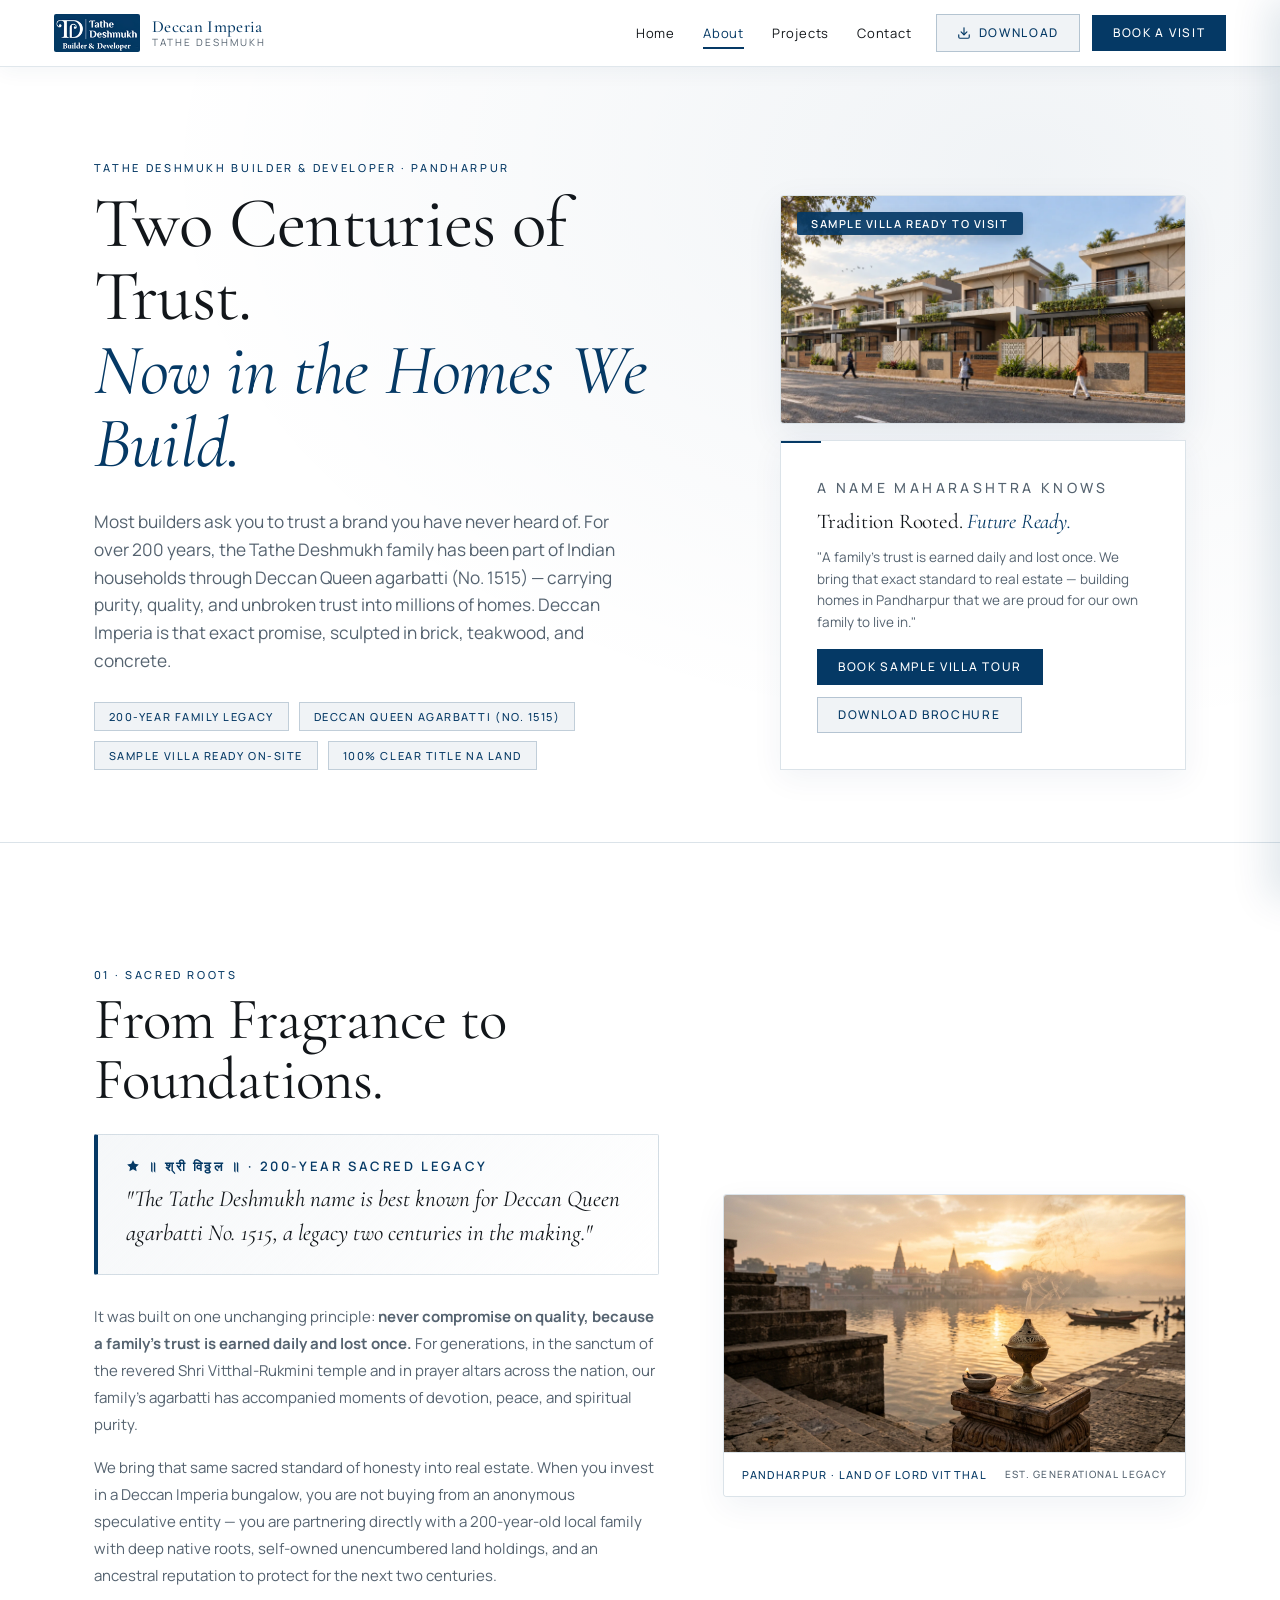
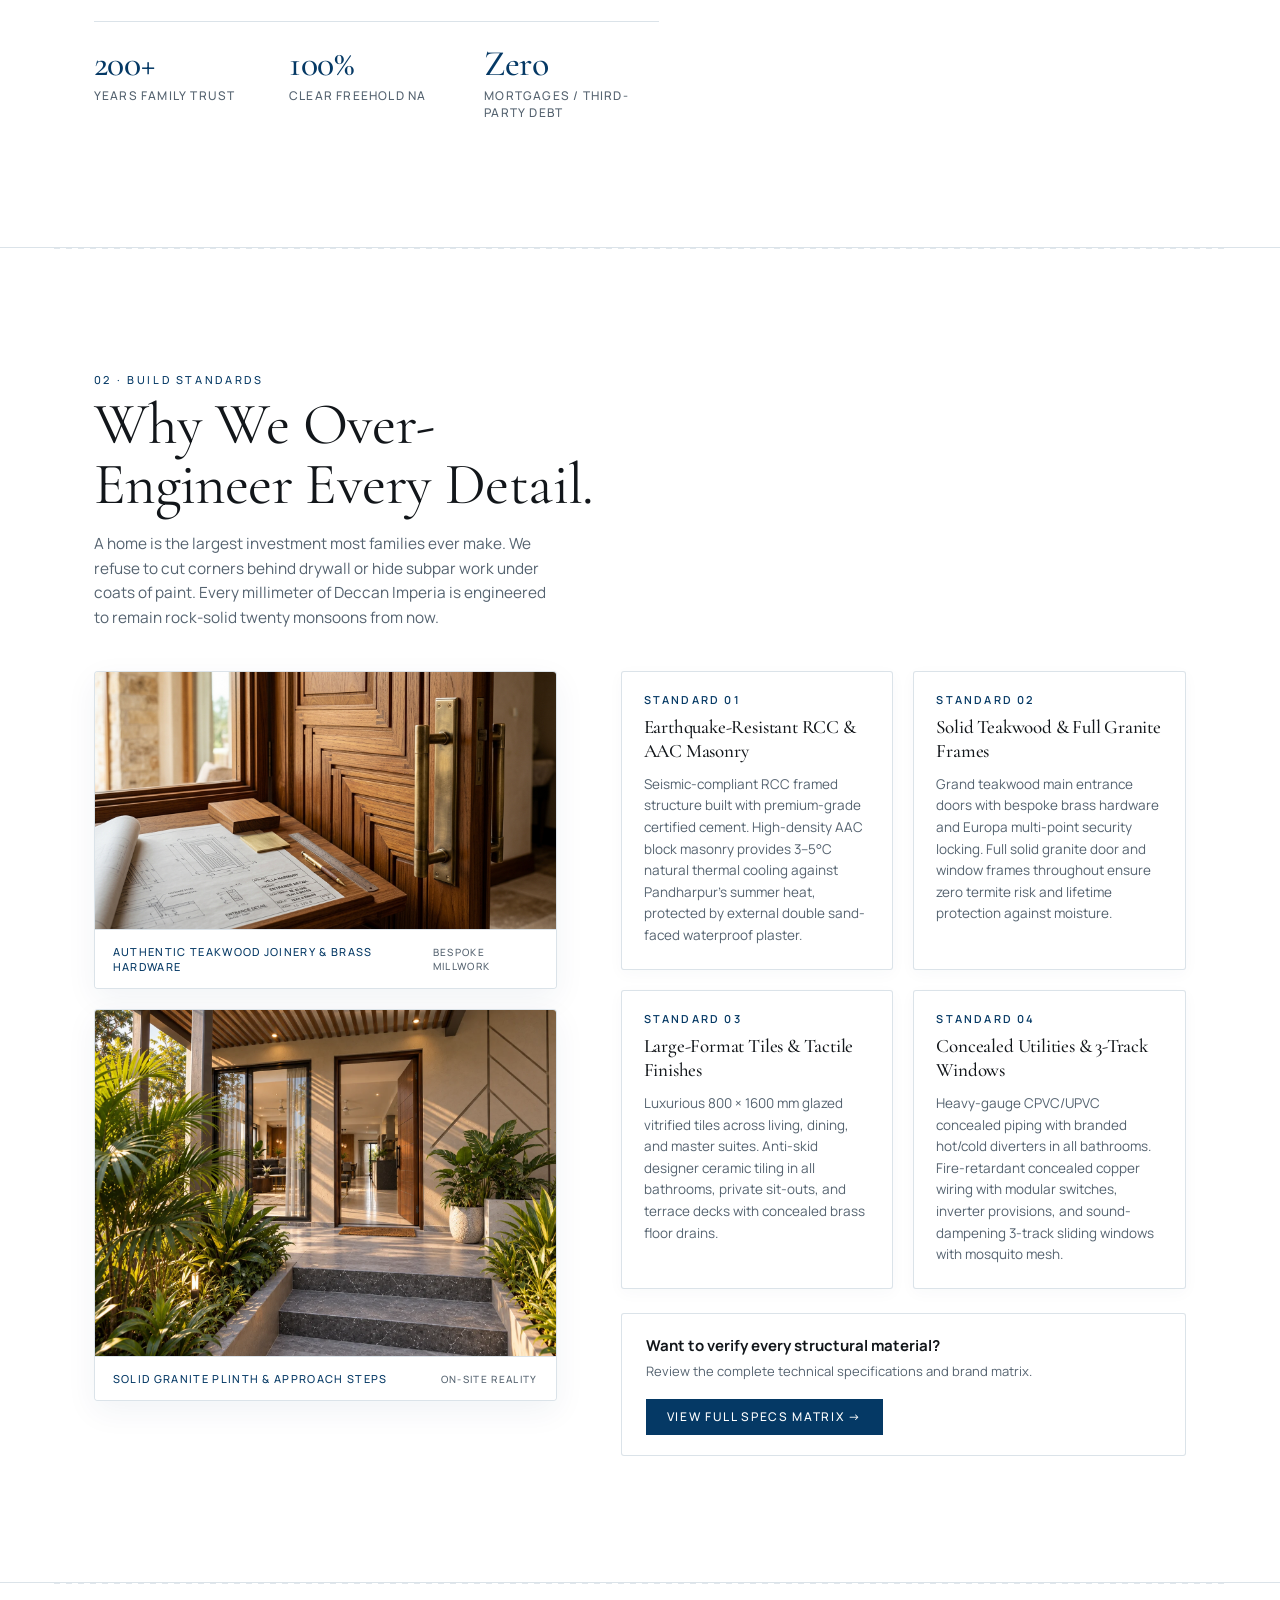
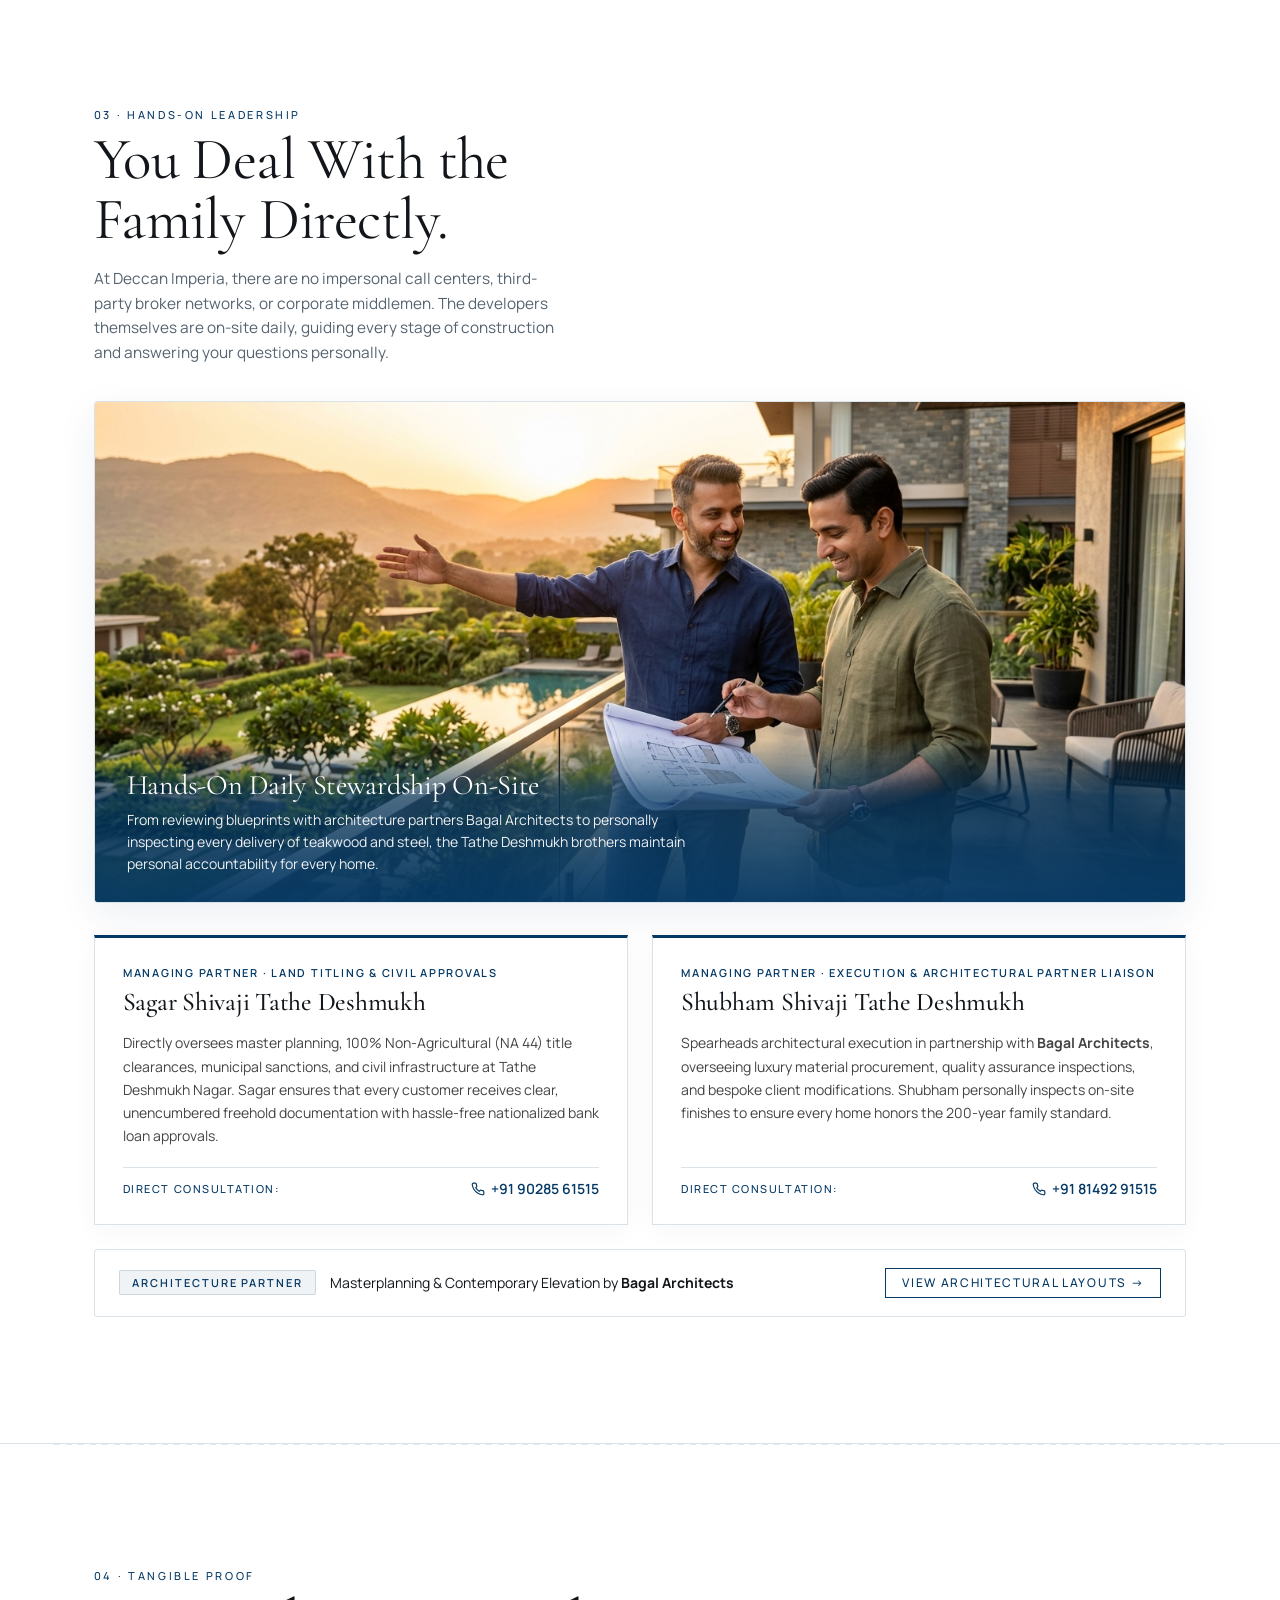
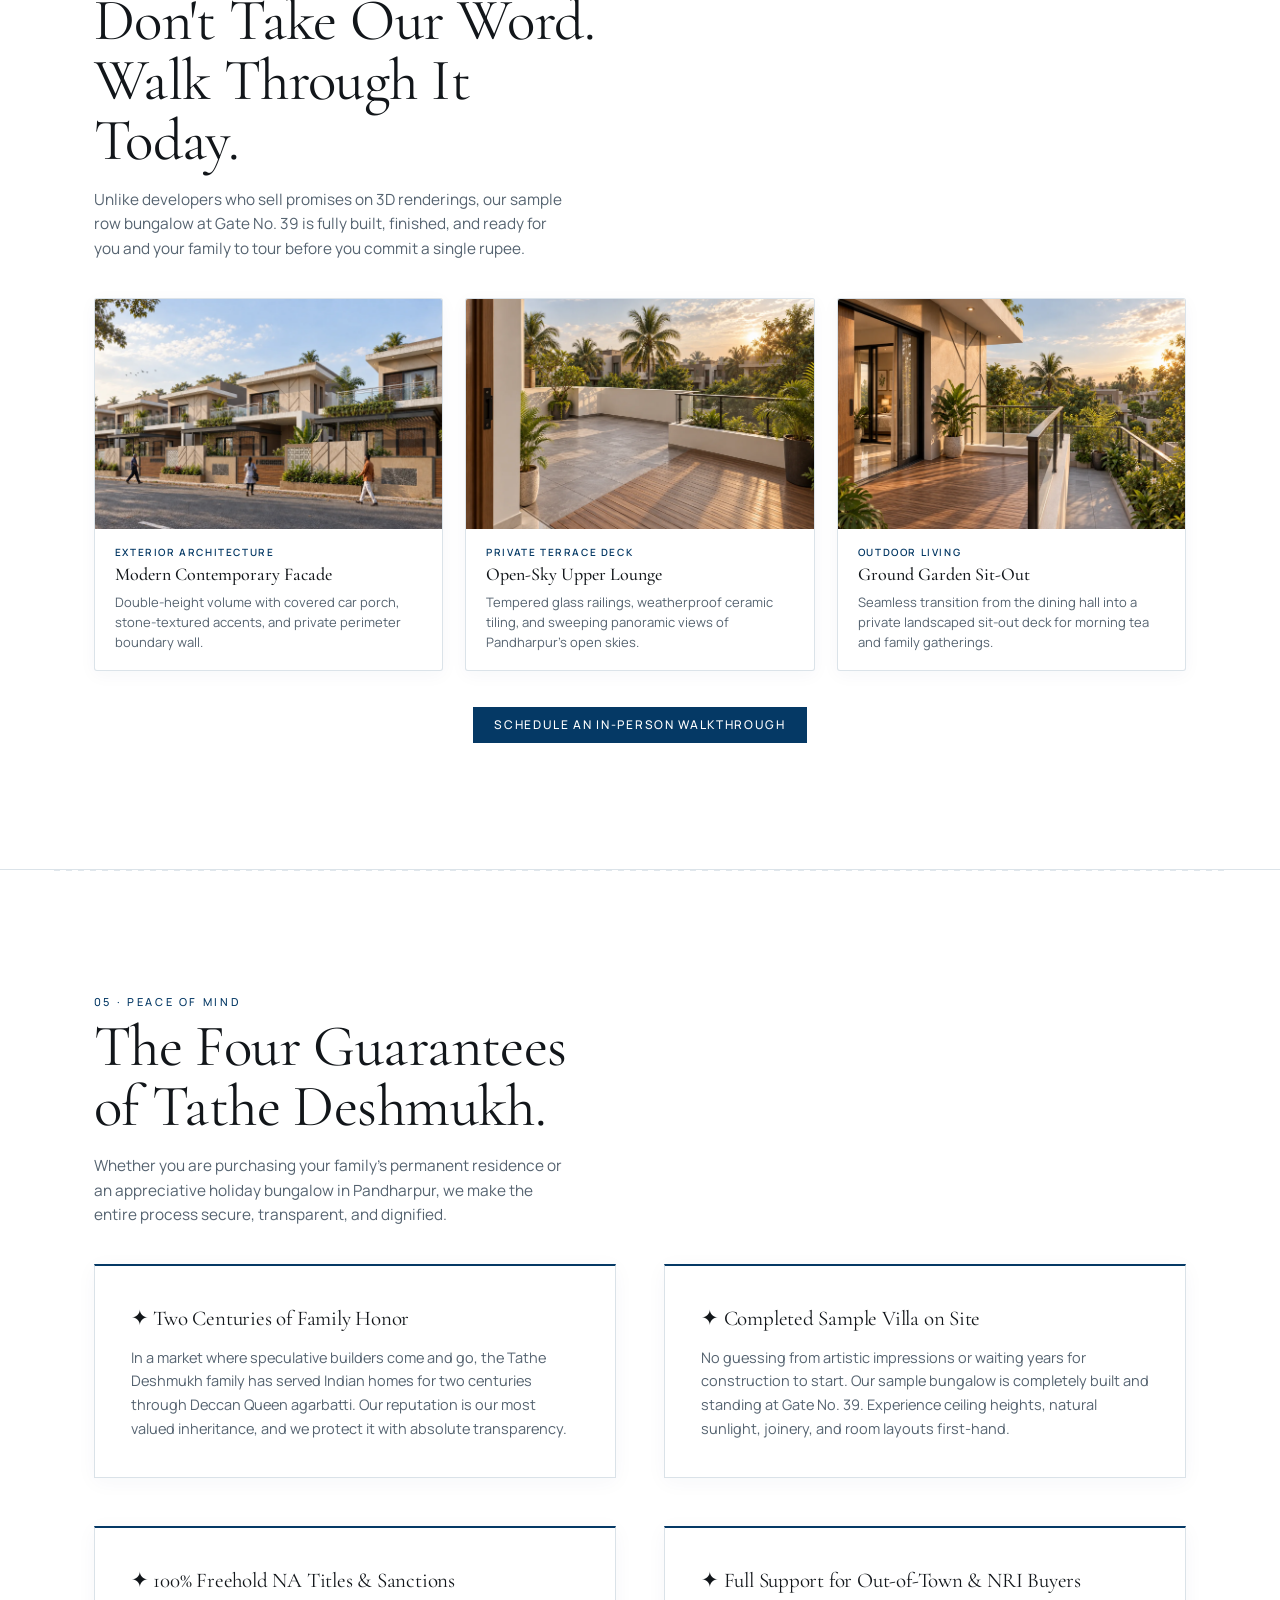
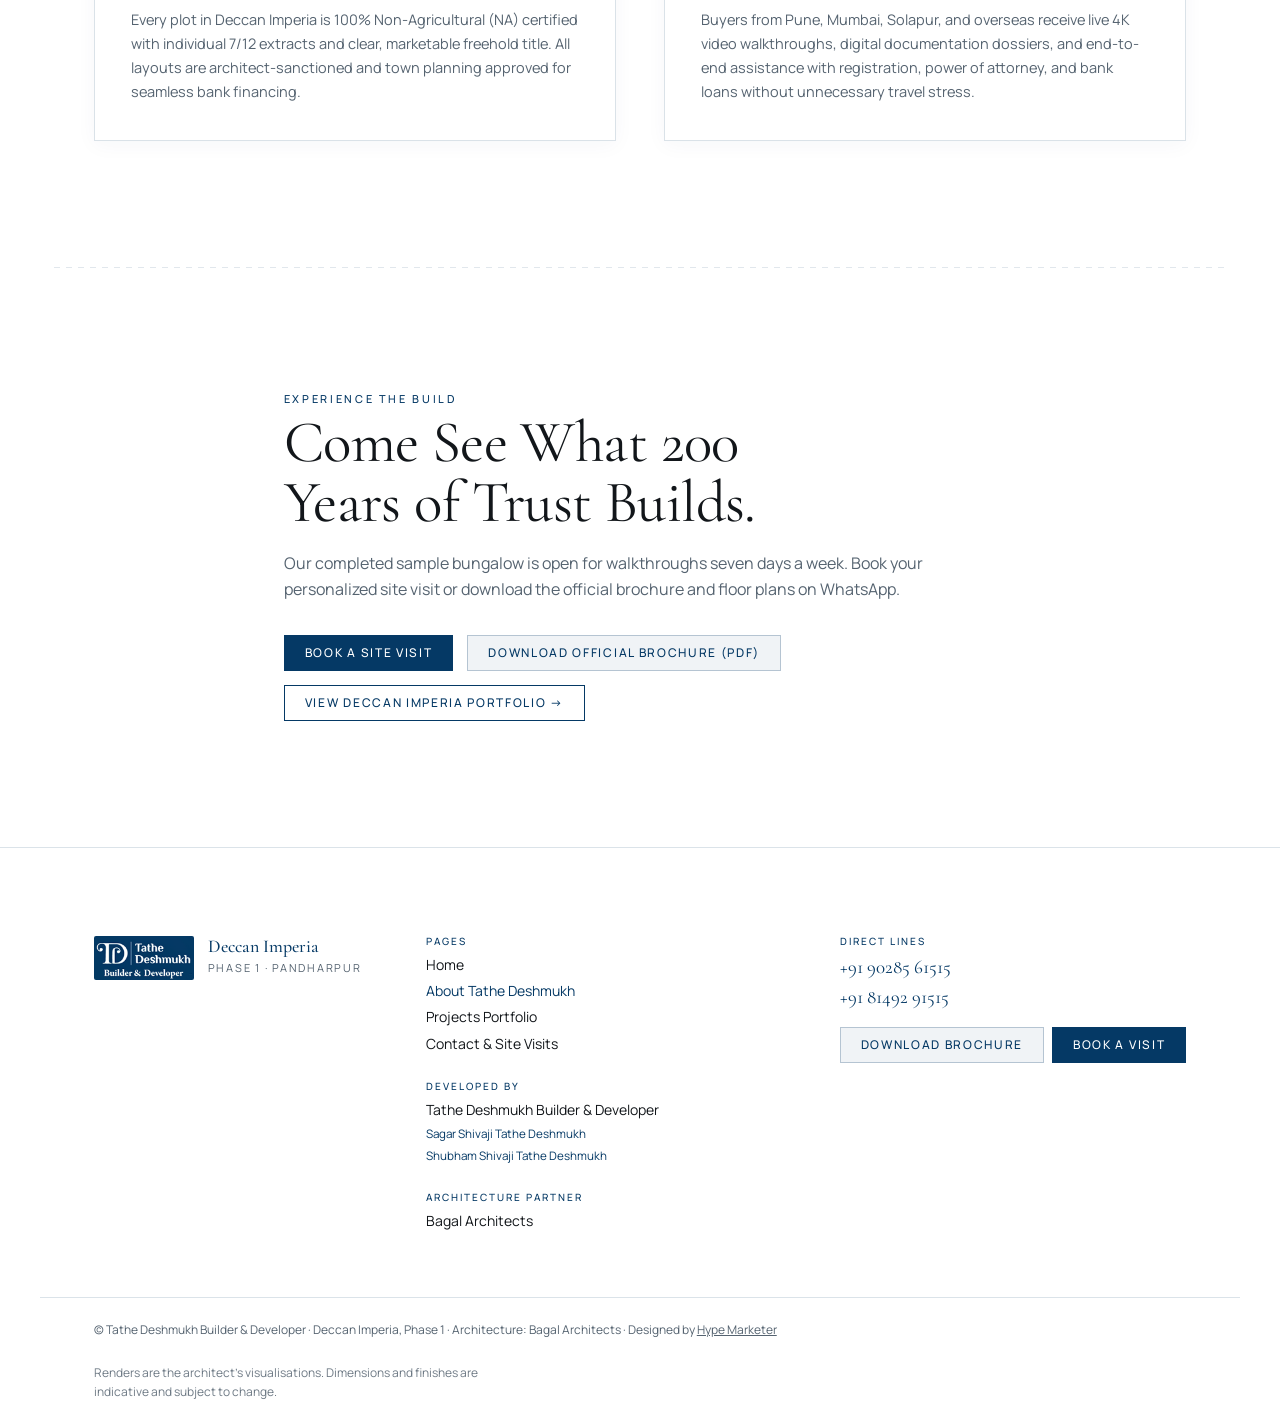
==== commit c90e1602: "feat(about): redesign about us page with balanced textual alignments and rich photography" ====
--- a/about.html
+++ b/about.html
@@ -4,7 +4,7 @@
 <meta charset="utf-8">
 <meta name="viewport" content="width=device-width, initial-scale=1, viewport-fit=cover">
 <title>About Tathe Deshmukh Builder &amp; Developer, Pandharpur</title>
-<meta name="description" content="Tathe Deshmukh Builder &amp; Developer — 200 years of trust, from Deccan Queen agarbatti to premium bungalows in Pandharpur. Meet the family behind Deccan Imperia.">
+<meta name="description" content="Tathe Deshmukh Builder &amp; Developer — 200 years of trust, from Deccan Queen agarbatti to premium luxury bungalows in Pandharpur. Meet the family behind Deccan Imperia.">
 <link rel="preconnect" href="https://fonts.googleapis.com">
 <link rel="preconnect" href="https://fonts.gstatic.com" crossorigin>
 <link href="https://fonts.googleapis.com/css2?family=Cormorant+Garamond:ital,wght@0,400;0,500;0,600;1,400;1,500&family=Manrope:wght@300;400;500;600&display=swap" rel="stylesheet">
@@ -18,7 +18,7 @@
   "name": "Tathe Deshmukh Builder & Developer — Deccan Imperia",
   "image": "assets/tour/001-row-wide.webp",
   "telephone": "+91-9028561515",
-  "url": "https://deccanimperia.com/about.html",
+  "url": "https://tathedeccan.hypeos.in/about.html",
   "address": {
     "@type": "PostalAddress",
     "streetAddress": "Gate No. 39, Tathe Deshmukh Nagar, Behind Doodh Pandhari, Pune–Pandharpur Road",
@@ -100,26 +100,32 @@
     <div class="page-hero-grid">
       <div>
         <p class="eyebrow">Tathe Deshmukh Builder &amp; Developer · Pandharpur</p>
-        <h1 class="page-h">Tathe Deshmukh — 200 Years of Trust,<br><em>Now in the Homes We Build.</em></h1>
+        <h1 class="page-h">Two Centuries of Trust.<br><em>Now in the Homes We Build.</em></h1>
         <p class="page-lede">
-          Most builders ask you to trust a brand you have never heard of. We are not most builders. For over 200 years the Tathe Deshmukh family has been part of Indian homes through Deccan Queen agarbatti — a name that carried purity, quality and trust into millions of households. Deccan Imperia is that same promise, in brick and concrete.
+          Most builders ask you to trust a brand you have never heard of. For over 200 years, the Tathe Deshmukh family has been part of Indian households through Deccan Queen agarbatti (No. 1515) — carrying purity, quality, and unbroken trust into millions of homes. Deccan Imperia is that exact promise, sculpted in brick, teakwood, and concrete.
         </p>
         <div class="page-pills">
-          <span class="pill">200-Year Heritage</span>
+          <span class="pill">200-Year Family Legacy</span>
           <span class="pill">Deccan Queen Agarbatti (No. 1515)</span>
-          <span class="pill">Sample Bungalow Ready</span>
-          <span class="pill">Pandharpur Native</span>
-        </div>
-      </div>
-      <div class="page-hero-card">
-        <p class="eyebrow">A Name Maharashtra Knows</p>
-        <h3>Tradition Rooted.<br><em>A Brighter Tomorrow.</em></h3>
-        <p>
-          "A family's trust is earned daily and lost once. We bring that exact same principle to real estate — building homes in Pandharpur we would be proud for our own family to live in."
-        </p>
-        <div style="display:flex;gap:12px;flex-wrap:wrap">
-          <a class="btn btn-solid" href="contact.html">Book a Site Visit</a>
-          <a class="btn btn-line btn-download" href="assets/brochure/Tathe Deshmukh Builders & Developer.pdf" download="Tathe Deshmukh Builders & Developer.pdf">Download Brochure</a>
+          <span class="pill">Sample Villa Ready On-Site</span>
+          <span class="pill">100% Clear Title NA Land</span>
+        </div>
+      </div>
+      <div>
+        <div class="about-hero-img-box">
+          <img src="assets/tour/001-row-wide.webp" alt="Completed Deccan Imperia luxury row bungalow in Pandharpur" width="720" height="480">
+          <span class="about-hero-badge">Sample Villa Ready to Visit</span>
+        </div>
+        <div class="page-hero-card" style="margin-top:16px">
+          <p class="eyebrow" style="margin-bottom:6px">A Name Maharashtra Knows</p>
+          <h3 style="font-size:21px;margin:0 0 8px;color:#12161A">Tradition Rooted. <em>Future Ready.</em></h3>
+          <p style="font-size:13.5px;color:var(--mute);line-height:1.6;margin:0 0 16px">
+            "A family's trust is earned daily and lost once. We bring that exact standard to real estate — building homes in Pandharpur that we are proud for our own family to live in."
+          </p>
+          <div style="display:flex;gap:12px;flex-wrap:wrap">
+            <a class="btn btn-solid" href="contact.html">Book Sample Villa Tour</a>
+            <a class="btn btn-line btn-download" href="assets/brochure/Tathe Deshmukh Builders & Developer.pdf" download="Tathe Deshmukh Builders & Developer.pdf">Download Brochure</a>
+          </div>
         </div>
       </div>
     </div>
@@ -129,27 +135,52 @@
 <!-- ============================================================ Section 1: From Fragrance to Foundations -->
 <section class="block" id="heritage">
   <div class="wrap">
-    <div class="split">
+    <div class="split split-55-45">
       <div>
-        <p class="eyebrow">01 · Our Roots</p>
+        <p class="eyebrow">01 · Sacred Roots</p>
         <h2 class="block-h">From Fragrance to Foundations.</h2>
-        <div class="heritage-quote">
-          "॥ श्री विठ्ठल ॥<br>The Tathe Deshmukh name is best known for Deccan Queen agarbatti No. 1515, a brand two centuries in the making."
-        </div>
-        <p style="color:var(--mute);line-height:1.8;font-size:15px;margin-bottom:18px">
-          It was built on one principle: never compromise on quality, because a family's trust is earned daily and lost once. For generations, in the sanctum of the Shri Vitthal-Rukmini temple and in prayer altars across the nation, our family's agarbatti has accompanied moments of devotion and peace.
-        </p>
-        <p style="color:var(--mute);line-height:1.8;font-size:15px">
-          We now bring that same principle to real estate in Pandharpur. When you invest in a Deccan Imperia bungalow, you are not buying from an anonymous speculative entity—you are partnering with a 200-year-old local family with deep roots, unencumbered land holdings, and a reputation to protect for the next two centuries.
-        </p>
-      </div>
+        
+        <div class="heritage-quote-card">
+          <div class="heritage-quote-sacred">
+            <svg width="14" height="14" viewBox="0 0 24 24" fill="currentColor" aria-hidden="true"><path d="M12 2l3.09 6.26L22 9.27l-5 4.87 1.18 6.88L12 17.77l-6.18 3.25L7 14.14 2 9.27l6.91-1.01L12 2z"/></svg>
+            <span>॥ श्री विठ्ठल ॥ · 200-Year Sacred Legacy</span>
+          </div>
+          <p class="heritage-quote-text">
+            "The Tathe Deshmukh name is best known for Deccan Queen agarbatti No. 1515, a legacy two centuries in the making."
+          </p>
+        </div>
+
+        <p style="color:var(--mute);line-height:1.8;font-size:15px;margin-bottom:16px">
+          It was built on one unchanging principle: <b>never compromise on quality, because a family's trust is earned daily and lost once.</b> For generations, in the sanctum of the revered Shri Vitthal-Rukmini temple and in prayer altars across the nation, our family's agarbatti has accompanied moments of devotion, peace, and spiritual purity.
+        </p>
+        <p style="color:var(--mute);line-height:1.8;font-size:15px;margin-bottom:0">
+          We bring that same sacred standard of honesty into real estate. When you invest in a Deccan Imperia bungalow, you are not buying from an anonymous speculative entity — you are partnering directly with a 200-year-old local family with deep native roots, self-owned unencumbered land holdings, and an ancestral reputation to protect for the next two centuries.
+        </p>
+
+        <div class="about-stats-grid">
+          <div class="about-stat-item">
+            <span class="about-stat-num">200+</span>
+            <span class="about-stat-lbl">Years Family Trust</span>
+          </div>
+          <div class="about-stat-item">
+            <span class="about-stat-num">100%</span>
+            <span class="about-stat-lbl">Clear Freehold NA</span>
+          </div>
+          <div class="about-stat-item">
+            <span class="about-stat-num">Zero</span>
+            <span class="about-stat-lbl">Mortgages / Third-Party Debt</span>
+          </div>
+        </div>
+      </div>
+
       <div>
-        <div style="border:1px solid var(--line);background:#000;overflow:hidden;margin-bottom:16px;box-shadow:0 18px 48px rgba(0,0,0,0.4)">
-          <img src="assets/img/row-oblique-dusk.webp" alt="Deccan Imperia luxury row bungalows architectural visualisation by Bagal Architects" style="width:100%;height:auto;display:block">
-        </div>
-        <p style="font-size:12px;color:var(--sand);letter-spacing:.12em;text-transform:uppercase;margin:0">
-          Deccan Imperia Row Bungalows · Architectural Visualisation by Bagal Architects
-        </p>
+        <div class="about-img-frame">
+          <img src="assets/img/heritage-pandharpur.jpg" alt="Pandharpur sacred sunrise and Tathe Deshmukh 200-year heritage" width="700" height="700">
+          <div class="about-img-caption">
+            <span>Pandharpur · Land of Lord Vitthal</span>
+            <span style="color:var(--mute);font-size:10px">Est. Generational Legacy</span>
+          </div>
+        </div>
       </div>
     </div>
   </div>
@@ -158,124 +189,243 @@
 <!-- ============================================================ Section 2: Why We Build the Way We Build -->
 <section class="block" style="background:var(--ink-2);border-top:1px solid var(--line);border-bottom:1px solid var(--line)">
   <div class="wrap">
-    <p class="eyebrow">02 · Engineering Standards</p>
-    <h2 class="block-h">Why We Build the Way We Build.</h2>
-    <p class="block-lede">
-      A home is the largest thing most families ever buy, so we over-engineer where it matters: an RCC earthquake-resistant frame, AAC-block masonry, granite and designer finishes, teakwood doors, UPVC windows, and concealed branded plumbing and wiring. Not to look good on a brochure — to still feel solid twenty monsoons from now.
-    </p>
-
-    <div class="grid-3" style="margin-top:44px">
+    <div style="max-width:850px;margin-bottom:40px">
+      <p class="eyebrow">02 · Build Standards</p>
+      <h2 class="block-h">Why We Over-Engineer Every Detail.</h2>
+      <p class="block-lede">
+        A home is the largest investment most families ever make. We refuse to cut corners behind drywall or hide subpar work under coats of paint. Every millimeter of Deccan Imperia is engineered to remain rock-solid twenty monsoons from now.
+      </p>
+    </div>
+
+    <div class="split split-45-55 align-start">
+      <div style="display:flex;flex-direction:column;gap:20px">
+        <div class="about-img-frame">
+          <img src="assets/img/craftsmanship-detail.jpg" alt="Bespoke solid teakwood door joinery and brass hardware at Deccan Imperia" width="720" height="720">
+          <div class="about-img-caption">
+            <span>Authentic Teakwood Joinery &amp; Brass Hardware</span>
+            <span style="color:var(--mute);font-size:10px">Bespoke Millwork</span>
+          </div>
+        </div>
+
+        <div class="about-img-frame">
+          <img src="assets/tour/004-approach-steps.webp" alt="Completed granite plinth steps and lush arrival landscaping" width="720" height="480">
+          <div class="about-img-caption">
+            <span>Solid Granite Plinth &amp; Approach Steps</span>
+            <span style="color:var(--mute);font-size:10px">On-Site Reality</span>
+          </div>
+        </div>
+      </div>
+
+      <div>
+        <div class="spec-feature-grid" style="margin-top:0">
+          <div class="spec-feature-card">
+            <span class="spec-num">Standard 01</span>
+            <h3>Earthquake-Resistant RCC &amp; AAC Masonry</h3>
+            <p>
+              Seismic-compliant RCC framed structure built with premium-grade certified cement. High-density AAC block masonry provides 3–5°C natural thermal cooling against Pandharpur's summer heat, protected by external double sand-faced waterproof plaster.
+            </p>
+          </div>
+
+          <div class="spec-feature-card">
+            <span class="spec-num">Standard 02</span>
+            <h3>Solid Teakwood &amp; Full Granite Frames</h3>
+            <p>
+              Grand teakwood main entrance doors with bespoke brass hardware and Europa multi-point security locking. Full solid granite door and window frames throughout ensure zero termite risk and lifetime protection against moisture.
+            </p>
+          </div>
+
+          <div class="spec-feature-card">
+            <span class="spec-num">Standard 03</span>
+            <h3>Large-Format Tiles &amp; Tactile Finishes</h3>
+            <p>
+              Luxurious 800 × 1600 mm glazed vitrified tiles across living, dining, and master suites. Anti-skid designer ceramic tiling in all bathrooms, private sit-outs, and terrace decks with concealed brass floor drains.
+            </p>
+          </div>
+
+          <div class="spec-feature-card">
+            <span class="spec-num">Standard 04</span>
+            <h3>Concealed Utilities &amp; 3-Track Windows</h3>
+            <p>
+              Heavy-gauge CPVC/UPVC concealed piping with branded hot/cold diverters in all bathrooms. Fire-retardant concealed copper wiring with modular switches, inverter provisions, and sound-dampening 3-track sliding windows with mosquito mesh.
+            </p>
+          </div>
+        </div>
+
+        <div style="margin-top:24px;padding:20px 24px;background:#FFFFFF;border:1px solid var(--line);border-radius:3px;display:flex;align-items:center;justify-content:space-between;flex-wrap:wrap;gap:16px">
+          <div>
+            <b style="font-size:15px;color:#12161A;display:block">Want to verify every structural material?</b>
+            <span style="font-size:13px;color:var(--mute)">Review the complete technical specifications and brand matrix.</span>
+          </div>
+          <a class="btn btn-solid" href="projects.html#specs">View Full Specs Matrix →</a>
+        </div>
+      </div>
+    </div>
+  </div>
+</section>
+
+<!-- ============================================================ Section 3: The People Behind Deccan Imperia -->
+<section class="block" id="leadership">
+  <div class="wrap">
+    <div style="max-width:850px;margin-bottom:36px">
+      <p class="eyebrow">03 · Hands-On Leadership</p>
+      <h2 class="block-h">You Deal With the Family Directly.</h2>
+      <p class="block-lede">
+        At Deccan Imperia, there are no impersonal call centers, third-party broker networks, or corporate middlemen. The developers themselves are on-site daily, guiding every stage of construction and answering your questions personally.
+      </p>
+    </div>
+
+    <!-- Leadership Hero Visual -->
+    <div class="leadership-visual-card">
+      <img src="assets/img/founders-leadership.jpg" alt="Sagar and Shubham Tathe Deshmukh overseeing bungalow development at Deccan Imperia" width="1200" height="520">
+      <div class="leadership-visual-overlay">
+        <h3>Hands-On Daily Stewardship On-Site</h3>
+        <p>
+          From reviewing blueprints with architecture partners Bagal Architects to personally inspecting every delivery of teakwood and steel, the Tathe Deshmukh brothers maintain personal accountability for every home.
+        </p>
+      </div>
+    </div>
+
+    <!-- Founder Cards -->
+    <div class="founder-profile-grid">
+      <div class="founder-card">
+        <div>
+          <div class="founder-header">
+            <span class="founder-role">Managing Partner · Land Titling &amp; Civil Approvals</span>
+            <h3 class="founder-name">Sagar Shivaji Tathe Deshmukh</h3>
+          </div>
+          <p class="founder-bio">
+            Directly oversees master planning, 100% Non-Agricultural (NA 44) title clearances, municipal sanctions, and civil infrastructure at Tathe Deshmukh Nagar. Sagar ensures that every customer receives clear, unencumbered freehold documentation with hassle-free nationalized bank loan approvals.
+          </p>
+        </div>
+        <div class="founder-contact-row">
+          <span class="founder-contact-lbl">Direct Consultation:</span>
+          <a href="tel:+919028561515" class="founder-phone-link">
+            <svg width="14" height="14" viewBox="0 0 24 24" fill="none" stroke="currentColor" stroke-width="2" stroke-linecap="round" stroke-linejoin="round" aria-hidden="true"><path d="M22 16.92v3a2 2 0 0 1-2.18 2 19.79 19.79 0 0 1-8.63-3.07 19.5 19.5 0 0 1-6-6 19.79 19.79 0 0 1-3.07-8.67A2 2 0 0 1 4.11 2h3a2 2 0 0 1 2 1.72 12.84 12.84 0 0 0 .7 2.81 2 2 0 0 1-.45 2.11L8.09 9.91a16 16 0 0 0 6 6l1.27-1.27a2 2 0 0 1 2.11-.45 12.84 12.84 0 0 0 2.81.7A2 2 0 0 1 22 16.92z"/></svg>
+            <span>+91 90285 61515</span>
+          </a>
+        </div>
+      </div>
+
+      <div class="founder-card">
+        <div>
+          <div class="founder-header">
+            <span class="founder-role">Managing Partner · Execution &amp; Architectural Partner Liaison</span>
+            <h3 class="founder-name">Shubham Shivaji Tathe Deshmukh</h3>
+          </div>
+          <p class="founder-bio">
+            Spearheads architectural execution in partnership with <b>Bagal Architects</b>, overseeing luxury material procurement, quality assurance inspections, and bespoke client modifications. Shubham personally inspects on-site finishes to ensure every home honors the 200-year family standard.
+          </p>
+        </div>
+        <div class="founder-contact-row">
+          <span class="founder-contact-lbl">Direct Consultation:</span>
+          <a href="tel:+918149291515" class="founder-phone-link">
+            <svg width="14" height="14" viewBox="0 0 24 24" fill="none" stroke="currentColor" stroke-width="2" stroke-linecap="round" stroke-linejoin="round" aria-hidden="true"><path d="M22 16.92v3a2 2 0 0 1-2.18 2 19.79 19.79 0 0 1-8.63-3.07 19.5 19.5 0 0 1-6-6 19.79 19.79 0 0 1-3.07-8.67A2 2 0 0 1 4.11 2h3a2 2 0 0 1 2 1.72 12.84 12.84 0 0 0 .7 2.81 2 2 0 0 1-.45 2.11L8.09 9.91a16 16 0 0 0 6 6l1.27-1.27a2 2 0 0 1 2.11-.45 12.84 12.84 0 0 0 2.81.7A2 2 0 0 1 22 16.92z"/></svg>
+            <span>+91 81492 91515</span>
+          </a>
+        </div>
+      </div>
+    </div>
+
+    <!-- Architecture Partner Callout -->
+    <div style="margin-top:24px;padding:18px 24px;background:#FFFFFF;border:1px solid var(--line);border-radius:3px;display:flex;align-items:center;justify-content:space-between;flex-wrap:wrap;gap:14px">
+      <div style="display:flex;align-items:center;gap:14px">
+        <span style="font:600 11px/1 var(--sans);color:var(--sand);letter-spacing:.18em;text-transform:uppercase;padding:6px 12px;background:rgba(5,57,101,.06);border:1px solid rgba(5,57,101,.15);border-radius:2px">Architecture Partner</span>
+        <span style="font-size:14px;color:#12161A">Masterplanning &amp; Contemporary Elevation by <b>Bagal Architects</b></span>
+      </div>
+      <a class="btn btn-line" href="projects.html" style="font-size:12px;padding:8px 16px">View Architectural Layouts →</a>
+    </div>
+  </div>
+</section>
+
+<!-- ============================================================ Section 4: Real Sample Bungalow Gallery -->
+<section class="block" style="background:var(--ink-2);border-top:1px solid var(--line);border-bottom:1px solid var(--line)">
+  <div class="wrap">
+    <div style="max-width:850px">
+      <p class="eyebrow">04 · Tangible Proof</p>
+      <h2 class="block-h">Don't Take Our Word. Walk Through It Today.</h2>
+      <p class="block-lede">
+        Unlike developers who sell promises on 3D renderings, our sample row bungalow at Gate No. 39 is fully built, finished, and ready for you and your family to tour before you commit a single rupee.
+      </p>
+    </div>
+
+    <div class="about-gallery-grid">
+      <div class="about-gallery-card">
+        <div class="about-gallery-thumb">
+          <img src="assets/tour/001-row-wide.webp" alt="Completed row bungalow street elevation at Deccan Imperia Pandharpur" width="480" height="320">
+        </div>
+        <div class="about-gallery-info">
+          <span class="about-gallery-tag">Exterior Architecture</span>
+          <h4>Modern Contemporary Facade</h4>
+          <p>Double-height volume with covered car porch, stone-textured accents, and private perimeter boundary wall.</p>
+        </div>
+      </div>
+
+      <div class="about-gallery-card">
+        <div class="about-gallery-thumb">
+          <img src="assets/tour/015-main-terrace.webp" alt="Open sky master bedroom private terrace deck" width="480" height="320">
+        </div>
+        <div class="about-gallery-info">
+          <span class="about-gallery-tag">Private Terrace Deck</span>
+          <h4>Open-Sky Upper Lounge</h4>
+          <p>Tempered glass railings, weatherproof ceramic tiling, and sweeping panoramic views of Pandharpur's open skies.</p>
+        </div>
+      </div>
+
+      <div class="about-gallery-card">
+        <div class="about-gallery-thumb">
+          <img src="assets/tour/016-garden-deck.webp" alt="Ground floor private garden deck and sit-out" width="480" height="320">
+        </div>
+        <div class="about-gallery-info">
+          <span class="about-gallery-tag">Outdoor Living</span>
+          <h4>Ground Garden Sit-Out</h4>
+          <p>Seamless transition from the dining hall into a private landscaped sit-out deck for morning tea and family gatherings.</p>
+        </div>
+      </div>
+    </div>
+
+    <div style="display:flex;justify-content:center;margin-top:36px">
+      <a class="btn btn-solid" href="contact.html">Schedule an In-Person Walkthrough</a>
+    </div>
+  </div>
+</section>
+
+<!-- ============================================================ Section 5: The Four Guarantees -->
+<section class="block">
+  <div class="wrap">
+    <div style="max-width:850px;margin-bottom:36px">
+      <p class="eyebrow">05 · Peace of Mind</p>
+      <h2 class="block-h">The Four Guarantees of Tathe Deshmukh.</h2>
+      <p class="block-lede">
+        Whether you are purchasing your family's permanent residence or an appreciative holiday bungalow in Pandharpur, we make the entire process secure, transparent, and dignified.
+      </p>
+    </div>
+
+    <div class="grid-2">
       <div class="card-luxury card-luxury-accent">
-        <span class="value-num">01</span>
-        <h3 style="font-size:22px;margin:8px 0 10px;color:var(--cream)">Solid Foundation &amp; Plinth</h3>
-        <p style="font-size:14px;color:var(--mute);line-height:1.6;margin:0">
-          Earthquake-resistant RCC framed structure with AAC block masonry for superior thermal cooling. External double sand-faced cement plaster with waterproof seal protects against heavy monsoon winds.
+        <h3 style="font-size:21px;color:#12161A;margin:0 0 10px">✦ Two Centuries of Family Honor</h3>
+        <p style="font-size:14.5px;color:var(--mute);line-height:1.65;margin:0">
+          In a market where speculative builders come and go, the Tathe Deshmukh family has served Indian homes for two centuries through Deccan Queen agarbatti. Our reputation is our most valued inheritance, and we protect it with absolute transparency.
         </p>
       </div>
 
       <div class="card-luxury card-luxury-accent">
-        <span class="value-num">02</span>
-        <h3 style="font-size:22px;margin:8px 0 10px;color:var(--cream)">Tactile Luxury Finishes</h3>
-        <p style="font-size:14px;color:var(--mute);line-height:1.6;margin:0">
-          Branded 800 × 1600 mm vitrified tiles, granite door frames throughout, designer anti-skid bathroom tiling, and an authentic teakwood main door with bespoke nameplate and Europa-grade security locks.
+        <h3 style="font-size:21px;color:#12161A;margin:0 0 10px">✦ Completed Sample Villa on Site</h3>
+        <p style="font-size:14.5px;color:var(--mute);line-height:1.65;margin:0">
+          No guessing from artistic impressions or waiting years for construction to start. Our sample bungalow is completely built and standing at Gate No. 39. Experience ceiling heights, natural sunlight, joinery, and room layouts first-hand.
         </p>
       </div>
 
       <div class="card-luxury card-luxury-accent">
-        <span class="value-num">03</span>
-        <h3 style="font-size:22px;margin:8px 0 10px;color:var(--cream)">Concealed Branded Utilities</h3>
-        <p style="font-size:14px;color:var(--mute);line-height:1.6;margin:0">
-          Heavy-gauge CPVC/UPVC concealed plumbing with branded diverters in all bathrooms. Fire-resistant concealed copper wiring, modular switches, inverter provisions, and 3-track sliding windows with mosquito mesh.
-        </p>
-      </div>
-    </div>
-  </div>
-</section>
-
-<!-- ============================================================ Section 3: The People Behind Deccan Imperia -->
-<section class="block">
-  <div class="wrap">
-    <div class="split">
-      <div>
-        <p class="eyebrow">03 · Direct Leadership</p>
-        <h2 class="block-h">The People Behind Deccan Imperia.</h2>
-        <p style="color:var(--mute);line-height:1.8;font-size:15px;margin-top:20px">
-          Deccan Imperia is developed by <b>Sagar Shivaji Tathe Deshmukh</b> and <b>Shubham Shivaji Tathe Deshmukh</b>, in collaboration with architecture partners <b>Bagal Architects</b>. You deal with the family directly, not a call centre.
-        </p>
-        <p style="color:var(--mute);line-height:1.8;font-size:15px">
-          A sample bungalow is already built and ready to visit — so you can judge the quality with your own eyes before you commit a single rupee. Walk the entrance, inspect the joinery, feel the teakwood door, and step onto the private terrace deck.
-        </p>
-        
-        <div style="display:flex;gap:14px;margin-top:28px;flex-wrap:wrap">
-          <a class="btn btn-solid" href="contact.html">Book Sample Home Tour</a>
-          <a class="btn btn-line" href="projects.html">View Specifications Matrix</a>
-        </div>
-      </div>
-
-      <div style="display:flex;flex-direction:column;gap:18px">
-        <div class="founder-card card-luxury-accent">
-          <span class="founder-title">Managing Partner · Developer</span>
-          <h3 class="founder-name">Sagar Shivaji Tathe Deshmukh</h3>
-          <p class="founder-bio">
-            Directly overseeing land titling, municipal approvals, civil engineering, and infrastructure at Tathe Deshmukh Nagar. Sagar ensures that every customer receives clear, unencumbered freehold documentation.
-          </p>
-          <div style="margin-top:12px;padding-top:12px;border-top:1px solid var(--line);display:flex;align-items:center;gap:12px">
-            <span style="font-size:11px;color:var(--sand);letter-spacing:.16em;text-transform:uppercase">Call Sagar:</span>
-            <a href="tel:+919028561515" style="font-size:14px;color:var(--cream);text-decoration:none">+91 90285 61515</a>
-          </div>
-        </div>
-
-        <div class="founder-card card-luxury-accent">
-          <span class="founder-title">Managing Partner · Execution &amp; Design</span>
-          <h3 class="founder-name">Shubham Shivaji Tathe Deshmukh</h3>
-          <p class="founder-bio">
-            Spearheading architectural execution with Bagal Architects, material procurement, and client customization. Shubham personally inspects on-site finishes to maintain the 200-year family standard.
-          </p>
-          <div style="margin-top:12px;padding-top:12px;border-top:1px solid var(--line);display:flex;align-items:center;gap:12px">
-            <span style="font-size:11px;color:var(--sand);letter-spacing:.16em;text-transform:uppercase">Call Shubham:</span>
-            <a href="tel:+918149291515" style="font-size:14px;color:var(--cream);text-decoration:none">+91 81492 91515</a>
-          </div>
-        </div>
-      </div>
-    </div>
-  </div>
-</section>
-
-<!-- ============================================================ Section 4: Why Families & Investors Choose Us -->
-<section class="block" style="background:var(--ink-2);border-top:1px solid var(--line)">
-  <div class="wrap">
-    <p class="eyebrow">04 · Peace of Mind</p>
-    <h2 class="block-h">Why Families and Investors Choose Us.</h2>
-    <p class="block-lede">
-      Whether you are purchasing your family's permanent residence or an appreciative second home in Pandharpur, we make the process secure and transparent.
-    </p>
-
-    <div class="grid-2" style="margin-top:40px">
-      <div class="card-luxury">
-        <h3 style="font-size:22px;color:var(--cream);margin:0 0 10px">✦ A 200-Year Name With a Reputation to Protect</h3>
+        <h3 style="font-size:21px;color:#12161A;margin:0 0 10px">✦ 100% Freehold NA Titles &amp; Sanctions</h3>
         <p style="font-size:14.5px;color:var(--mute);line-height:1.65;margin:0">
-          In a real estate market where speculative builders come and go, the Tathe Deshmukh family has served Indian homes for two centuries through Deccan Queen agarbatti. Our reputation is our most valued inheritance.
-        </p>
-      </div>
-
-      <div class="card-luxury">
-        <h3 style="font-size:22px;color:var(--cream);margin:0 0 10px">✦ A Completed Sample Home You Can Walk Through Today</h3>
+          Every plot in Deccan Imperia is 100% Non-Agricultural (NA) certified with individual 7/12 extracts and clear, marketable freehold title. All layouts are architect-sanctioned and town planning approved for seamless bank financing.
+        </p>
+      </div>
+
+      <div class="card-luxury card-luxury-accent">
+        <h3 style="font-size:21px;color:#12161A;margin:0 0 10px">✦ Full Support for Out-of-Town &amp; NRI Buyers</h3>
         <p style="font-size:14.5px;color:var(--mute);line-height:1.65;margin:0">
-          No guessing from brochures or waiting for construction to commence. Our sample bungalow is fully standing on-site at Gate No. 39. Experience the room heights, natural lighting, and finishes first-hand.
-        </p>
-      </div>
-
-      <div class="card-luxury">
-        <h3 style="font-size:22px;color:var(--cream);margin:0 0 10px">✦ Transparent Documentation &amp; Municipal Sanctions</h3>
-        <p style="font-size:14.5px;color:var(--mute);line-height:1.65;margin:0">
-          Every plot in Deccan Imperia is 100% Non-Agricultural (NA) certified with clear, marketable individual titles. All building plans are architect-sanctioned and approved by municipal authorities for seamless bank loans.
-        </p>
-      </div>
-
-      <div class="card-luxury">
-        <h3 style="font-size:22px;color:var(--cream);margin:0 0 10px">✦ Full Support for Out-of-Town and NRI Buyers</h3>
-        <p style="font-size:14.5px;color:var(--mute);line-height:1.65;margin:0">
-          Buyers from Pune, Mumbai, Solapur, and abroad receive live video walkthroughs, digital documentation reviews, and complete assistance with registration, power of attorney, and bank financing without travel stress.
+          Buyers from Pune, Mumbai, Solapur, and overseas receive live 4K video walkthroughs, digital documentation dossiers, and end-to-end assistance with registration, power of attorney, and bank loans without unnecessary travel stress.
         </p>
       </div>
     </div>
@@ -289,12 +439,12 @@
     <p class="eyebrow">Experience the Build</p>
     <h2 class="block-h">Come See What 200 Years of Trust Builds.</h2>
     <p style="color:var(--mute);font-size:16px;line-height:1.6;margin:18px 0 32px">
-      Our sample bungalow is open for walkthroughs seven days a week. Book your personalized visit or download the official brochure and price list on WhatsApp.
+      Our completed sample bungalow is open for walkthroughs seven days a week. Book your personalized site visit or download the official brochure and floor plans on WhatsApp.
     </p>
     <div style="display:flex;gap:14px;flex-wrap:wrap">
       <a class="btn btn-solid" href="contact.html">Book a Site Visit</a>
       <a class="btn btn-line btn-download" href="assets/brochure/Tathe Deshmukh Builders & Developer.pdf" download="Tathe Deshmukh Builders & Developer.pdf">Download Official Brochure (PDF)</a>
-      <a class="btn btn-line" href="projects.html">View Deccan Imperia →</a>
+      <a class="btn btn-line" href="projects.html">View Deccan Imperia Portfolio →</a>
     </div>
   </div>
 </section>
--- a/css/style.css
+++ b/css/style.css
@@ -1,23 +1,23 @@
 /* ==========================================================================
-   Deccan Imperia — Luxury Light Theme with #053965 Navy Brand Accent
-   Offwhite background, black typographic hierarchy, Tathe Deshmukh logo blue.
+   Deccan Imperia — Luxury Pure White Theme with #053965 Navy Brand Accent
+   Pure white background (#FFFFFF), black typographic hierarchy, Tathe Deshmukh logo blue.
    First section (3D walkthrough scenes) remains dark/photorealistic.
    ========================================================================== */
 :root{
   --navy:       #053965;           /* Official Tathe Deshmukh Logo Color */
   --navy-dark:  #032543;
   --navy-light: #094d87;
-  --ink:        #FAF8F5;           /* Offwhite page & section background */
-  --ink-2:      #F1ECE4;           /* Soft offwhite for alternating sections & footer */
-  --ink-card:   #FFFFFF;           /* Crisp white for cards and form surfaces */
+  --ink:        #FFFFFF;           /* Pure white page & section background */
+  --ink-2:      #FFFFFF;           /* Pure white for sections & footer */
+  --ink-card:   #FFFFFF;           /* Pure white for cards and form surfaces */
   --cream:      #12161A;           /* Primary text: black / charcoal */
   --cream-2:    #25303B;           /* Headings & bold text */
   --sand:       #053965;           /* Primary brand accent: logo color #053965 */
   --sand-2:     #032543;           /* Darker brand accent */
   --gold:       #C59B27;           /* Warm heritage gold accent */
   --mute:       #556370;           /* Muted text: refined slate */
-  --line:       rgba(5,57,101,.12);/* Delicate navy-tinted hairline borders */
-  --line-strong:rgba(5,57,101,.24);
+  --line:       rgba(5,57,101,.14);/* Crisp navy-tinted hairline borders */
+  --line-strong:rgba(5,57,101,.25);
   --serif: "Cormorant Garamond", Georgia, serif;
   --sans:  "Manrope", ui-sans-serif, system-ui, -apple-system, "Segoe UI", sans-serif;
   --pad:   clamp(16px, 4.2vw, 64px);
@@ -53,8 +53,8 @@
 .bar:not(.solid) .nav-toggle span{background:#ffffff}
 
 /* Solid bar (scrolled past hero & on all subpages) */
-.bar.solid{background:rgba(250,248,245,.96);backdrop-filter:blur(14px);
-           border-bottom:1px solid rgba(5,57,101,.12);box-shadow:0 4px 20px rgba(5,57,101,.04)}
+.bar.solid{background:rgba(255,255,255,.98);backdrop-filter:blur(14px);
+           border-bottom:1px solid rgba(5,57,101,.12);box-shadow:0 4px 20px rgba(5,57,101,.05)}
 .bar.solid .brand-text b{color:#053965}
 .bar.solid .brand-text small{color:#556370}
 .bar.solid .nav a{color:#12161A}
@@ -254,7 +254,8 @@
 .block-cta .cta-bg{opacity:.04}
 .block-cta::after{display:none}
 .block-cta .wrap{position:relative;z-index:1}
-.enquire{display:grid;grid-template-columns:1fr 1fr;gap:18px;margin-top:40px;max-width:640px}
+.enquire{display:grid;grid-template-columns:repeat(2, minmax(0, 1fr));gap:18px;margin-top:40px;max-width:640px}
+.enquire>*{min-width:0;max-width:100%}
 .enquire label{display:flex;flex-direction:column;gap:9px;
                font:500 10px/1 var(--sans);letter-spacing:.2em;text-transform:uppercase;color:var(--sand)}
 .enquire .full{grid-column:1/-1}
@@ -314,7 +315,7 @@
   .split{grid-template-columns:1fr}
   .foot-grid{grid-template-columns:1fr;gap:34px}
   .foot-cta{flex-direction:row;flex-wrap:wrap}
-  .enquire{grid-template-columns:1fr;max-width:none}
+  .enquire{grid-template-columns:minmax(0, 1fr);max-width:none}
   .times b{font-size:22px}
   .foot-base{flex-direction:column;gap:8px}
 }
@@ -350,7 +351,7 @@
   .facts>div:nth-child(n+3){border-top:1px solid var(--line)}
   .plan{grid-template-columns:1fr;gap:20px}
   .split{grid-template-columns:1fr}
-  .enquire{grid-template-columns:1fr}
+  .enquire{grid-template-columns:minmax(0, 1fr)}
   .block{padding:80px 0}
   .facts{margin:40px 0 46px}
   .facts>div{padding:20px 12px 20px 0}
@@ -370,9 +371,14 @@
 
 /* mobile header & toggle */
 @media (max-width: 900px){
-  .bar-actions{gap:8px}
+  .bar{height:60px;padding:10px max(var(--pad),env(safe-area-inset-left));gap:12px;justify-content:space-between}
+  .brand{gap:10px;min-width:0;flex-shrink:0}
+  .brand-logo{height:30px}
+  .brand-text{min-width:0;overflow:hidden}
+  .brand-text b{font-size:15px;white-space:nowrap;overflow:hidden;text-overflow:ellipsis}
+  .brand-text small{font-size:8px;letter-spacing:.14em}
+  .bar-actions{gap:8px;flex-shrink:0;margin-left:auto}
   .bar .btn{padding:8px 12px;font-size:10px;letter-spacing:.08em;min-height:36px}
-  .bar .btn-download{padding:8px 10px}
   .nav-toggle{display:flex;flex-direction:column;justify-content:center;align-items:center;gap:4px;
               width:36px;height:36px;border-radius:2px;cursor:pointer;padding:0;flex-shrink:0}
   .nav-toggle span{display:block;width:17px;height:1.5px;transition:all .25s ease}
@@ -381,16 +387,28 @@
   .nav-toggle.open span:nth-child(3){transform:translateY(-5.5px) rotate(-45deg)}
 }
 
-@media (max-width: 520px){
-  .bar .btn-download span{display:none}
-  .bar .btn-download{padding:8px 10px}
-  .bar .btn-solid{padding:8px 10px;font-size:9.5px}
+@media (max-width: 768px){
+  /* Hide download button in top bar on mobile to eliminate clutter and prevent text collision */
+  /* Download brochure is prominently available in the mobile menu drawer (#mobileDrawer) */
+  .bar .btn-download{display:none}
+  .bar .btn-solid{padding:8px 12px;font-size:10px;letter-spacing:.08em}
+}
+
+@media (max-width: 420px){
+  .bar{height:56px;padding:8px 16px}
+  .brand{gap:8px}
+  .brand-logo{height:28px}
+  .brand-text b{font-size:14px}
+  .brand-text small{font-size:7.5px}
+  .bar .btn-solid{padding:7px 10px;font-size:9.5px;letter-spacing:.06em}
+  .nav-toggle{width:34px;height:34px}
 }
 
 @media (max-width: 360px){
   .brand-text small{display:none}
   .brand-text b{font-size:13px}
-  .bar .btn-solid{padding:7px 8px;font-size:9px}
+  .bar .btn-solid{padding:6px 8px;font-size:9px}
+  .nav-toggle{width:32px;height:32px}
 }
 
 /* ---------------------------------------------------------------- mobile drawer */
@@ -462,6 +480,10 @@
 .page-hero-card p{font-size:14px;color:var(--mute);line-height:1.6;margin:0 0 18px}
 
 /* Grid & Card Utilities */
+.split{display:grid;grid-template-columns:repeat(2, minmax(0, 1fr));gap:clamp(36px,5vw,72px);align-items:center}
+.split.align-start{align-items:start}
+.split.split-45-55{grid-template-columns:minmax(0, .9fr) minmax(0, 1.1fr)}
+.split.split-55-45{grid-template-columns:minmax(0, 1.1fr) minmax(0, .9fr)}
 .grid-2{display:grid;grid-template-columns:repeat(2,1fr);gap:clamp(24px,4vw,48px)}
 .grid-3{display:grid;grid-template-columns:repeat(3,1fr);gap:clamp(20px,3vw,36px)}
 .grid-4{display:grid;grid-template-columns:repeat(4,1fr);gap:clamp(16px,2vw,24px)}
@@ -471,15 +493,63 @@
 .card-luxury:hover{border-color:rgba(5,57,101,.35);box-shadow:0 8px 30px rgba(5,57,101,.08);transform:translateY(-2px)}
 .card-luxury-accent{border-top:2px solid var(--sand)}
 
-/* About Page Specific */
+/* About Page Specific & Editorial */
+.about-hero-img-box{position:relative;border:1px solid var(--line);border-radius:4px;overflow:hidden;background:#FFFFFF;box-shadow:0 12px 36px rgba(5,57,101,.08)}
+.about-hero-img-box img{width:100%;height:auto;display:block;object-fit:cover}
+.about-hero-badge{position:absolute;top:16px;left:16px;background:rgba(5,57,101,.92);color:#FFFFFF;padding:6px 14px;font:600 11px/1 var(--sans);letter-spacing:.14em;text-transform:uppercase;border-radius:2px;box-shadow:0 4px 12px rgba(0,0,0,.15)}
+
+.about-img-frame{position:relative;border:1px solid var(--line);border-radius:4px;overflow:hidden;background:#FFFFFF;box-shadow:0 10px 32px rgba(5,57,101,.06)}
+.about-img-frame img{width:100%;height:auto;display:block;object-fit:cover;transition:transform .5s ease}
+.about-img-frame:hover img{transform:scale(1.02)}
+.about-img-caption{padding:14px 18px;background:#FFFFFF;border-top:1px solid var(--line);font:500 11px/1.4 var(--sans);color:var(--sand);letter-spacing:.12em;text-transform:uppercase;display:flex;align-items:center;justify-content:space-between;gap:12px}
+
+.heritage-quote-card{background:linear-gradient(135deg, rgba(5,57,101,.04) 0%, #FFFFFF 100%);border:1px solid var(--line);border-left:4px solid var(--sand);padding:24px 28px;margin:24px 0 28px;border-radius:2px}
+.heritage-quote-sacred{font:600 13px/1 var(--sans);color:var(--sand);letter-spacing:.2em;text-transform:uppercase;margin-bottom:10px;display:flex;align-items:center;gap:8px}
+.heritage-quote-text{font:italic 400 clamp(18px,1.8vw,23px)/1.45 var(--serif);color:#12161A;margin:0}
+
+.about-stats-grid{display:grid;grid-template-columns:repeat(3, minmax(0, 1fr));gap:20px;margin:32px 0 0;padding:24px 0 0;border-top:1px solid var(--line)}
+.about-stat-item{display:flex;flex-direction:column;gap:6px}
+.about-stat-num{font:500 clamp(28px,2.8vw,36px)/1 var(--serif);color:var(--sand);letter-spacing:-.01em}
+.about-stat-lbl{font:500 12px/1.4 var(--sans);color:var(--mute);text-transform:uppercase;letter-spacing:.1em}
+
+.spec-feature-grid{display:grid;grid-template-columns:repeat(2, minmax(0, 1fr));gap:20px;margin-top:24px}
+.spec-feature-card{background:#FFFFFF;border:1px solid var(--line);border-radius:3px;padding:22px;box-shadow:0 4px 16px rgba(5,57,101,.03);transition:all .3s ease;display:flex;flex-direction:column;gap:10px}
+.spec-feature-card:hover{border-color:rgba(5,57,101,.35);box-shadow:0 8px 26px rgba(5,57,101,.08);transform:translateY(-2px)}
+.spec-feature-card .spec-num{font:600 11px/1 var(--sans);color:var(--sand);letter-spacing:.2em;text-transform:uppercase}
+.spec-feature-card h3{font:500 19px/1.3 var(--serif);color:#12161A;margin:0}
+.spec-feature-card p{font-size:13.5px;color:var(--mute);line-height:1.6;margin:0}
+
+.leadership-visual-card{position:relative;border:1px solid var(--line);border-radius:4px;overflow:hidden;background:#FFFFFF;box-shadow:0 12px 38px rgba(5,57,101,.08);margin-bottom:32px}
+.leadership-visual-card img{width:100%;max-height:500px;object-fit:cover;display:block}
+.leadership-visual-overlay{position:absolute;bottom:0;left:0;right:0;padding:28px 32px;background:linear-gradient(to top, rgba(5,57,101,.96) 0%, rgba(5,57,101,.72) 65%, transparent 100%);color:#FFFFFF}
+.leadership-visual-overlay h3{font:400 clamp(22px,2.2vw,30px)/1.25 var(--serif);color:#FFFFFF;margin:0 0 6px}
+.leadership-visual-overlay p{font-size:14px;color:rgba(255,255,255,.92);line-height:1.55;margin:0;max-width:65ch}
+
+.founder-profile-grid{display:grid;grid-template-columns:repeat(2, minmax(0, 1fr));gap:24px}
+.founder-card{background:#FFFFFF;border:1px solid var(--line);border-top:3px solid var(--sand);padding:28px;box-shadow:0 6px 24px rgba(5,57,101,.04);display:flex;flex-direction:column;justify-content:space-between;transition:all .3s ease}
+.founder-card:hover{border-color:rgba(5,57,101,.35);border-top-color:var(--sand);box-shadow:0 10px 32px rgba(5,57,101,.08);transform:translateY(-2px)}
+.founder-header{margin-bottom:14px}
+.founder-role{font:600 11px/1.3 var(--sans);color:var(--sand);letter-spacing:.16em;text-transform:uppercase;display:block;margin-bottom:6px}
+.founder-name{font:500 clamp(22px,2vw,26px)/1.2 var(--serif);color:#12161A;margin:0}
+.founder-bio{font-size:14px;color:#444444;line-height:1.65;margin:0 0 20px}
+.founder-contact-row{display:flex;align-items:center;justify-content:space-between;gap:12px;padding-top:14px;border-top:1px solid var(--line);flex-wrap:wrap}
+.founder-contact-lbl{font:500 11px/1 var(--sans);color:var(--sand);letter-spacing:.14em;text-transform:uppercase}
+.founder-phone-link{font:600 14px/1 var(--sans);color:var(--sand);text-decoration:none;display:inline-flex;align-items:center;gap:6px;transition:color .2s}
+.founder-phone-link:hover{color:#074d87;text-decoration:underline}
+
+.about-gallery-grid{display:grid;grid-template-columns:repeat(3, minmax(0, 1fr));gap:22px;margin-top:36px}
+.about-gallery-card{border:1px solid var(--line);border-radius:3px;overflow:hidden;background:#FFFFFF;box-shadow:0 4px 18px rgba(5,57,101,.04);transition:all .3s ease}
+.about-gallery-card:hover{transform:translateY(-3px);box-shadow:0 10px 30px rgba(5,57,101,.09);border-color:rgba(5,57,101,.3)}
+.about-gallery-thumb{position:relative;height:230px;overflow:hidden;background:#F4F6F8}
+.about-gallery-thumb img{width:100%;height:100%;object-fit:cover;transition:transform .5s ease}
+.about-gallery-card:hover .about-gallery-thumb img{transform:scale(1.04)}
+.about-gallery-info{padding:18px 20px}
+.about-gallery-tag{font:600 10px/1 var(--sans);color:var(--sand);letter-spacing:.16em;text-transform:uppercase;margin-bottom:6px;display:block}
+.about-gallery-info h4{font:500 18px/1.3 var(--serif);color:#12161A;margin:0 0 6px}
+.about-gallery-info p{font-size:13px;color:var(--mute);line-height:1.55;margin:0}
+
 .heritage-quote{font:italic 400 clamp(24px,2.8vw,36px)/1.35 var(--serif);color:#12161A;
                  border-left:3px solid var(--sand);padding-left:24px;margin:28px 0}
-.founder-card{display:flex;flex-direction:column;gap:12px;background:#FFFFFF;border:1px solid var(--line);
-              padding:clamp(24px,3vw,32px);box-shadow:0 4px 20px rgba(5,57,101,.04)}
-.founder-title{font:500 11px/1 var(--sans);letter-spacing:.18em;text-transform:uppercase;color:var(--sand)}
-.founder-name{font:400 clamp(22px,2vw,28px)/1.2 var(--serif);color:#12161A;margin:0}
-.founder-bio{font-size:14px;color:#444444;line-height:1.65;margin:0}
-
 .values-list{display:grid;grid-template-columns:repeat(auto-fit,minmax(280px,1fr));gap:16px;
              background:transparent;margin-top:40px}
 .value-item{background:#FFFFFF;border:1px solid var(--line);box-shadow:0 4px 20px rgba(5,57,101,.04);
@@ -516,27 +586,28 @@
 .contact-hero-split{display:grid;grid-template-columns:1.05fr .95fr;gap:clamp(36px,5vw,72px);align-items:start}
 .channel-box{display:flex;flex-direction:column;gap:18px;margin-top:32px}
 .channel-item{display:flex;align-items:flex-start;gap:16px;padding:18px;background:#FFFFFF;
-              border:1px solid var(--line);box-shadow:0 4px 16px rgba(5,57,101,.04);transition:all .2s}
+              border:1px solid var(--line);box-shadow:0 4px 16px rgba(5,57,101,.04);transition:all .2s;min-width:0}
 .channel-item:hover{border-color:rgba(5,57,101,.35);box-shadow:0 8px 24px rgba(5,57,101,.08)}
 .channel-icon{width:42px;height:42px;background:rgba(5,57,101,.08);border:1px solid rgba(5,57,101,.25);
               color:var(--sand);display:grid;place-items:center;flex-shrink:0;border-radius:2px}
-.channel-info{display:flex;flex-direction:column;gap:3px;flex:1}
+.channel-info{display:flex;flex-direction:column;gap:3px;flex:1;min-width:0;overflow-wrap:break-word}
 .channel-info dt{font:500 10px/1 var(--sans);letter-spacing:.2em;text-transform:uppercase;color:var(--sand)}
-.channel-info dd{font:400 18px/1.3 var(--serif);color:#12161A;margin:0}
-.channel-info dd a{text-decoration:none;color:inherit;transition:color .2s}
+.channel-info dd{font:400 18px/1.3 var(--serif);color:#12161A;margin:0;display:flex;flex-wrap:wrap;gap:4px 8px;align-items:baseline}
+.channel-info dd a{text-decoration:none;color:inherit;transition:color .2s;white-space:nowrap}
 .channel-info dd a:hover{color:var(--sand)}
-.channel-info p{font-size:13px;color:var(--mute);margin:0}
+.channel-info p{font-size:13px;color:var(--mute);margin:0;overflow-wrap:break-word}
 
 .form-box{background:#FFFFFF;border:1px solid var(--line);padding:clamp(24px,4vw,40px);position:relative;
           box-shadow:0 12px 36px rgba(5,57,101,.08)}
 .form-box::after{content:"";position:absolute;top:0;left:0;right:0;height:2px;background:var(--sand)}
-.form-grid{display:grid;grid-template-columns:1fr 1fr;gap:16px;margin-top:24px}
+.form-grid{display:grid;grid-template-columns:repeat(2, minmax(0, 1fr));gap:16px;margin-top:24px}
+.form-grid>*{min-width:0;max-width:100%}
 .form-grid label{display:flex;flex-direction:column;gap:8px;font:500 10px/1 var(--sans);
                  letter-spacing:.2em;text-transform:uppercase;color:var(--sand)}
 .form-grid .full{grid-column:1/-1}
 .form-grid input, .form-grid select, .form-grid textarea{
   padding:14px 16px;background:#FFFFFF;border:1px solid rgba(5,57,101,.2);
-  color:#12161A;font:400 15px/1.3 var(--sans);border-radius:2px;
+  color:#12161A;font:400 16px/1.3 var(--sans);border-radius:2px;
   transition:border-color .2s, box-shadow .2s}
 .form-grid input:focus, .form-grid select:focus, .form-grid textarea:focus{
   outline:none;border-color:var(--sand);box-shadow:0 0 0 3px rgba(5,57,101,.1);background:#FFFFFF}
@@ -550,6 +621,81 @@
 .faq-card summary::after{content:"+";font:300 22px/1 var(--sans);color:var(--sand);margin-left:14px}
 .faq-card[open] summary::after{content:"−"}
 .faq-card p{margin:14px 0 0;font-size:14px;color:#444444;line-height:1.6}
+
+/* ==========================================================================
+   COMPREHENSIVE RESPONSIVE & MOBILE RULES
+   Ensures seamless layout from 320px up to large screens without horizontal scroll.
+   ========================================================================== */
+@media (max-width: 900px){
+  .split{grid-template-columns:1fr !important;gap:32px}
+  .split.split-45-55, .split.split-55-45{grid-template-columns:1fr !important}
+  .page-hero{padding:clamp(92px,13vh,124px) 0 clamp(36px,5vh,54px)}
+  .page-hero-grid{grid-template-columns:1fr;gap:32px;align-items:start}
+  .page-hero-grid>div, .contact-hero-split>div, .project-preview-grid>div{min-width:0;max-width:100%}
+  .page-hero-card{width:100%;max-width:none}
+  .about-stats-grid{grid-template-columns:repeat(2, 1fr);gap:20px}
+  .spec-feature-grid{grid-template-columns:1fr;gap:16px}
+  .founder-profile-grid{grid-template-columns:1fr;gap:20px}
+  .about-gallery-grid{grid-template-columns:1fr;gap:20px}
+  .leadership-visual-overlay{position:static;background:#053965;padding:24px 20px}
+  .grid-2{grid-template-columns:1fr;gap:20px}
+  .grid-3{grid-template-columns:1fr;gap:20px}
+  .grid-4{grid-template-columns:1fr 1fr;gap:16px}
+  .project-preview-grid{grid-template-columns:1fr;gap:18px}
+  .project-media-thumbs{grid-template-columns:repeat(2,1fr);gap:10px}
+  .project-stats-grid{grid-template-columns:repeat(2,1fr);gap:16px;padding:16px 0;margin:16px 0 22px}
+  .contact-hero-split{grid-template-columns:1fr;gap:36px}
+  .channel-box{margin-top:24px;width:100%;max-width:100%}
+  .channel-item{width:100%;max-width:100%}
+  .form-box{width:100%;max-width:none}
+  .heritage-quote{font-size:clamp(20px,4.5vw,28px);padding-left:18px;margin:22px 0}
+  .values-list{grid-template-columns:1fr;gap:14px;margin-top:28px}
+}
+
+@media (max-width: 600px){
+  .btn{padding:10px 14px;font-size:11px;letter-spacing:.08em;max-width:100%}
+  .btn span{max-width:100%;white-space:normal}
+  .grid-4{grid-template-columns:1fr;gap:16px}
+  .about-stats-grid{grid-template-columns:1fr;gap:16px}
+  .about-gallery-thumb{height:190px}
+  .about-img-caption{flex-direction:column;align-items:flex-start;gap:6px}
+  .heritage-quote-card{padding:18px 16px}
+  .form-grid{grid-template-columns:minmax(0, 1fr);gap:14px}
+  .form-box{padding:22px 18px}
+  .card-luxury{padding:22px 18px}
+  .page-hero-card{padding:22px 18px}
+  .founder-card{padding:22px 18px}
+  .value-item{padding:22px 18px}
+  .project-body{padding:20px 18px}
+  .project-header{padding:20px 18px 16px}
+  .project-media-thumbs{grid-template-columns:1fr}
+  .project-stats-grid{grid-template-columns:1fr;gap:14px}
+  .project-actions .btn{width:100%;text-align:center}
+  .plan-tabs{flex-wrap:wrap}
+  .plan-tabs button{flex:1 1 auto;min-height:42px;padding:10px 14px;font-size:11px}
+  .page-pills{gap:6px;margin-top:20px}
+  .pill{padding:6px 10px;font-size:10px}
+  .faq-card{padding:18px 16px}
+  .faq-card summary{font-size:17px}
+  table th, table td{padding:12px 14px !important;font-size:13px !important}
+}
+
+@media (max-width: 420px){
+  :root{--pad:16px}
+  .page-h{font-size:clamp(30px,8.2vw,38px);line-height:1.04}
+  .block-h{font-size:clamp(26px,7.5vw,34px);line-height:1.06}
+  .page-lede, .block-lede{font-size:14px;line-height:1.55}
+  .brand-text b{font-size:14px}
+  .facts dd{font-size:32px}
+  .facts p{font-size:12px}
+  .channel-item{padding:14px}
+  .channel-icon{width:36px;height:36px}
+  .channel-info dd{font-size:16px}
+  .foot-brand b{font-size:16px}
+  .phones a{font-size:19px}
+  .times li{padding:12px 0}
+  .times b{font-size:20px}
+}
 
 /* Reduced Motion */
 @media (prefers-reduced-motion: reduce){
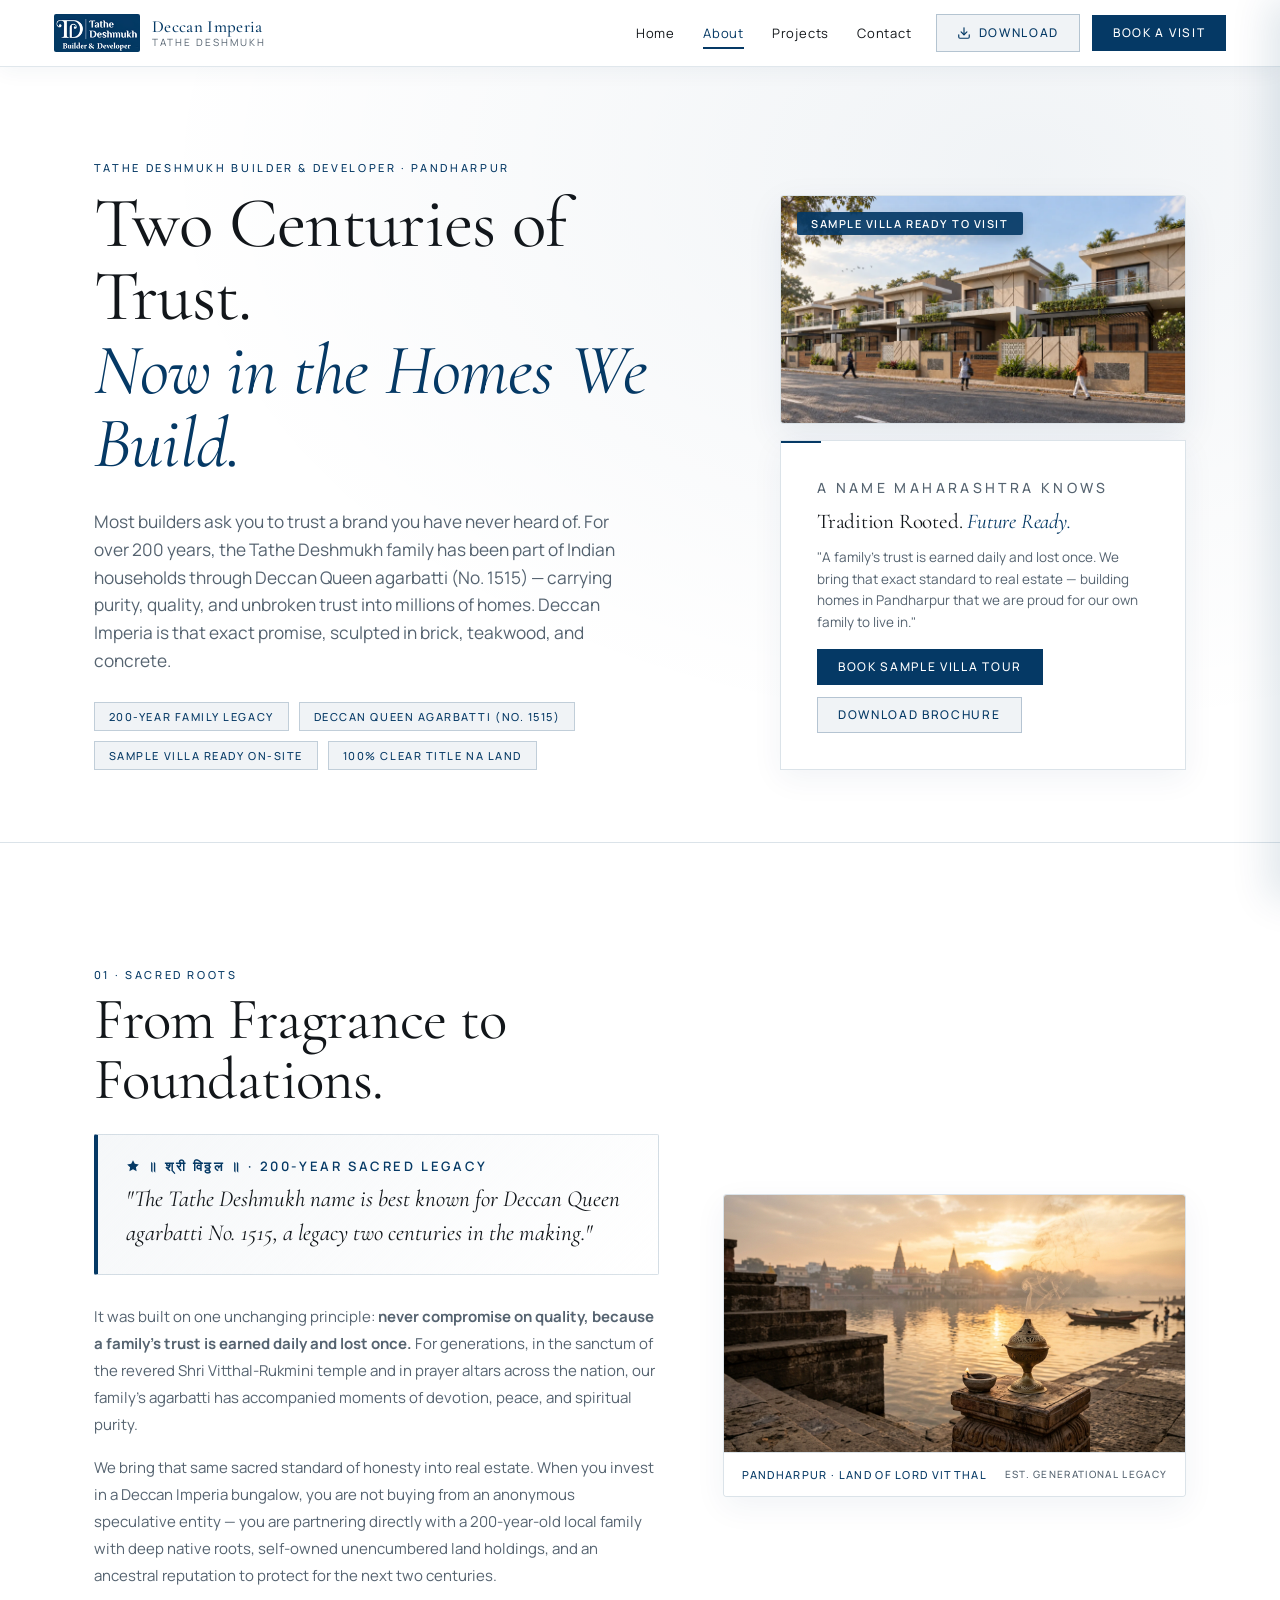
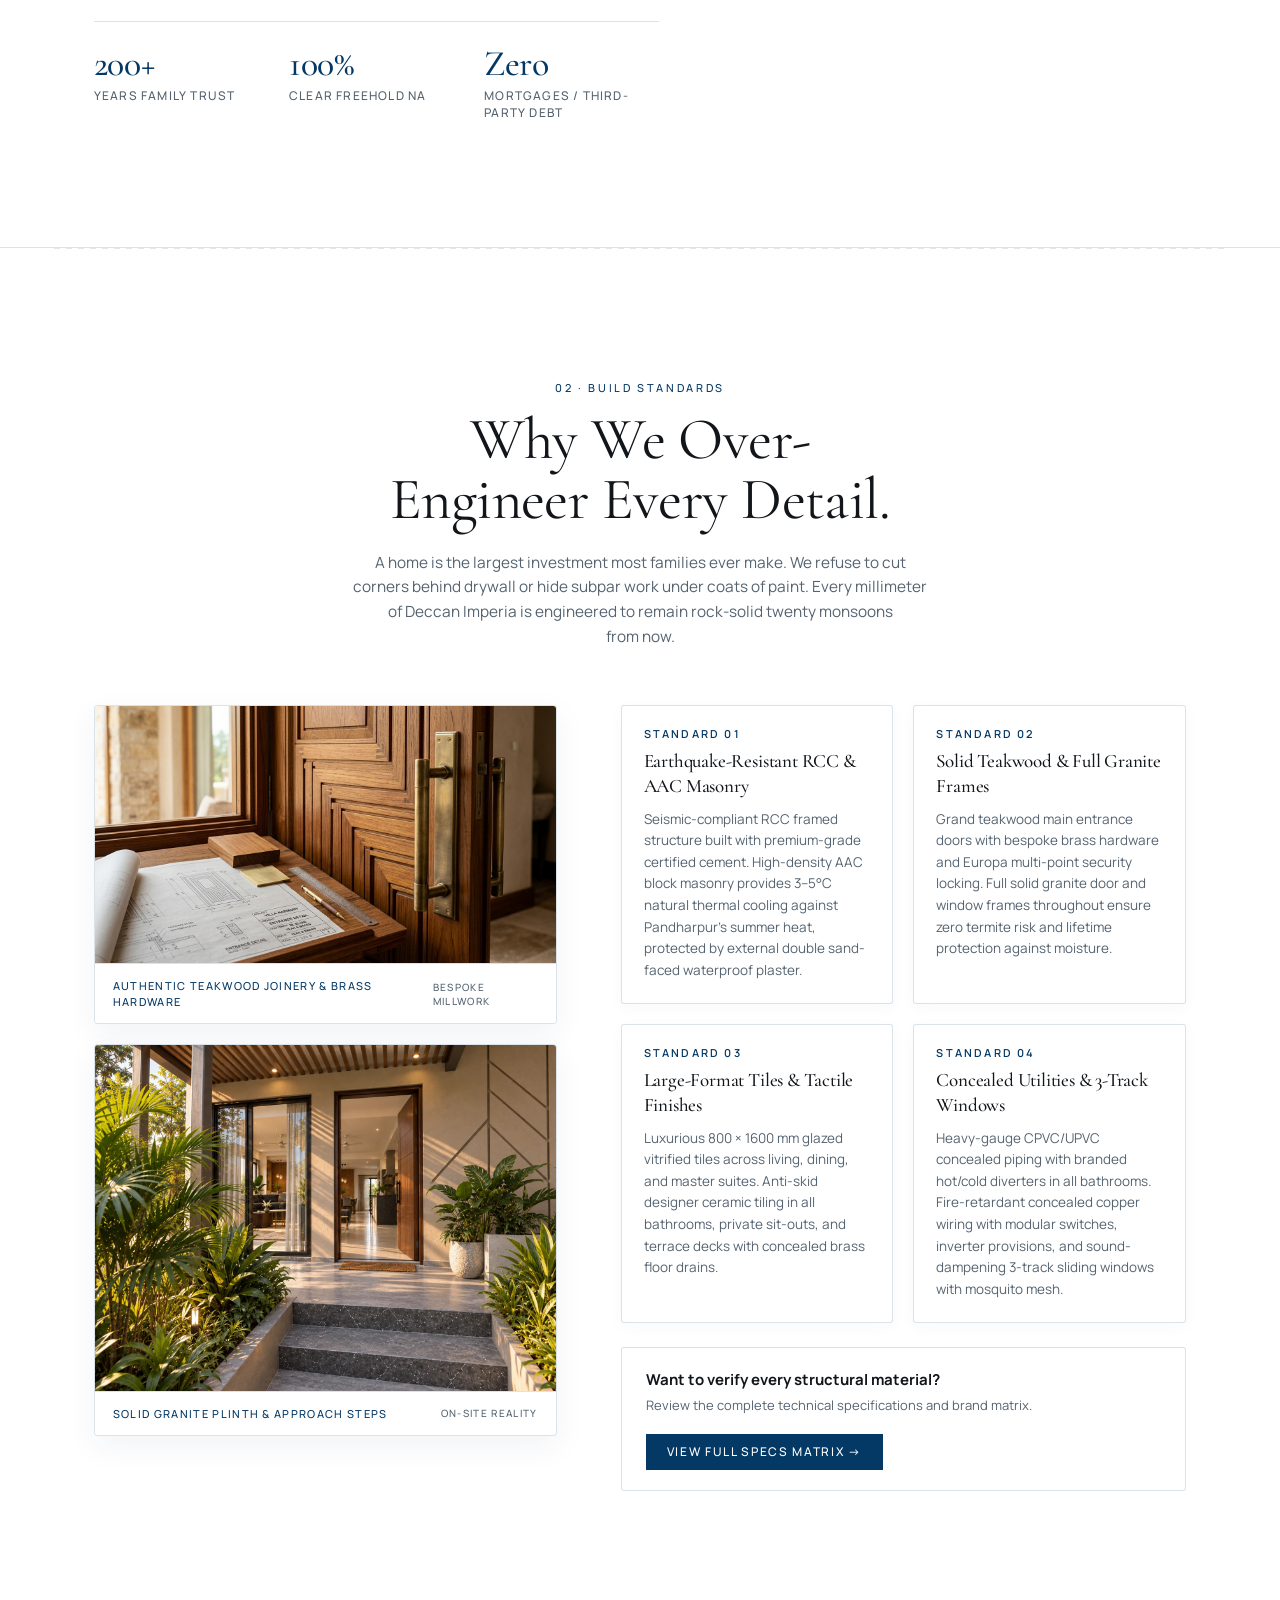
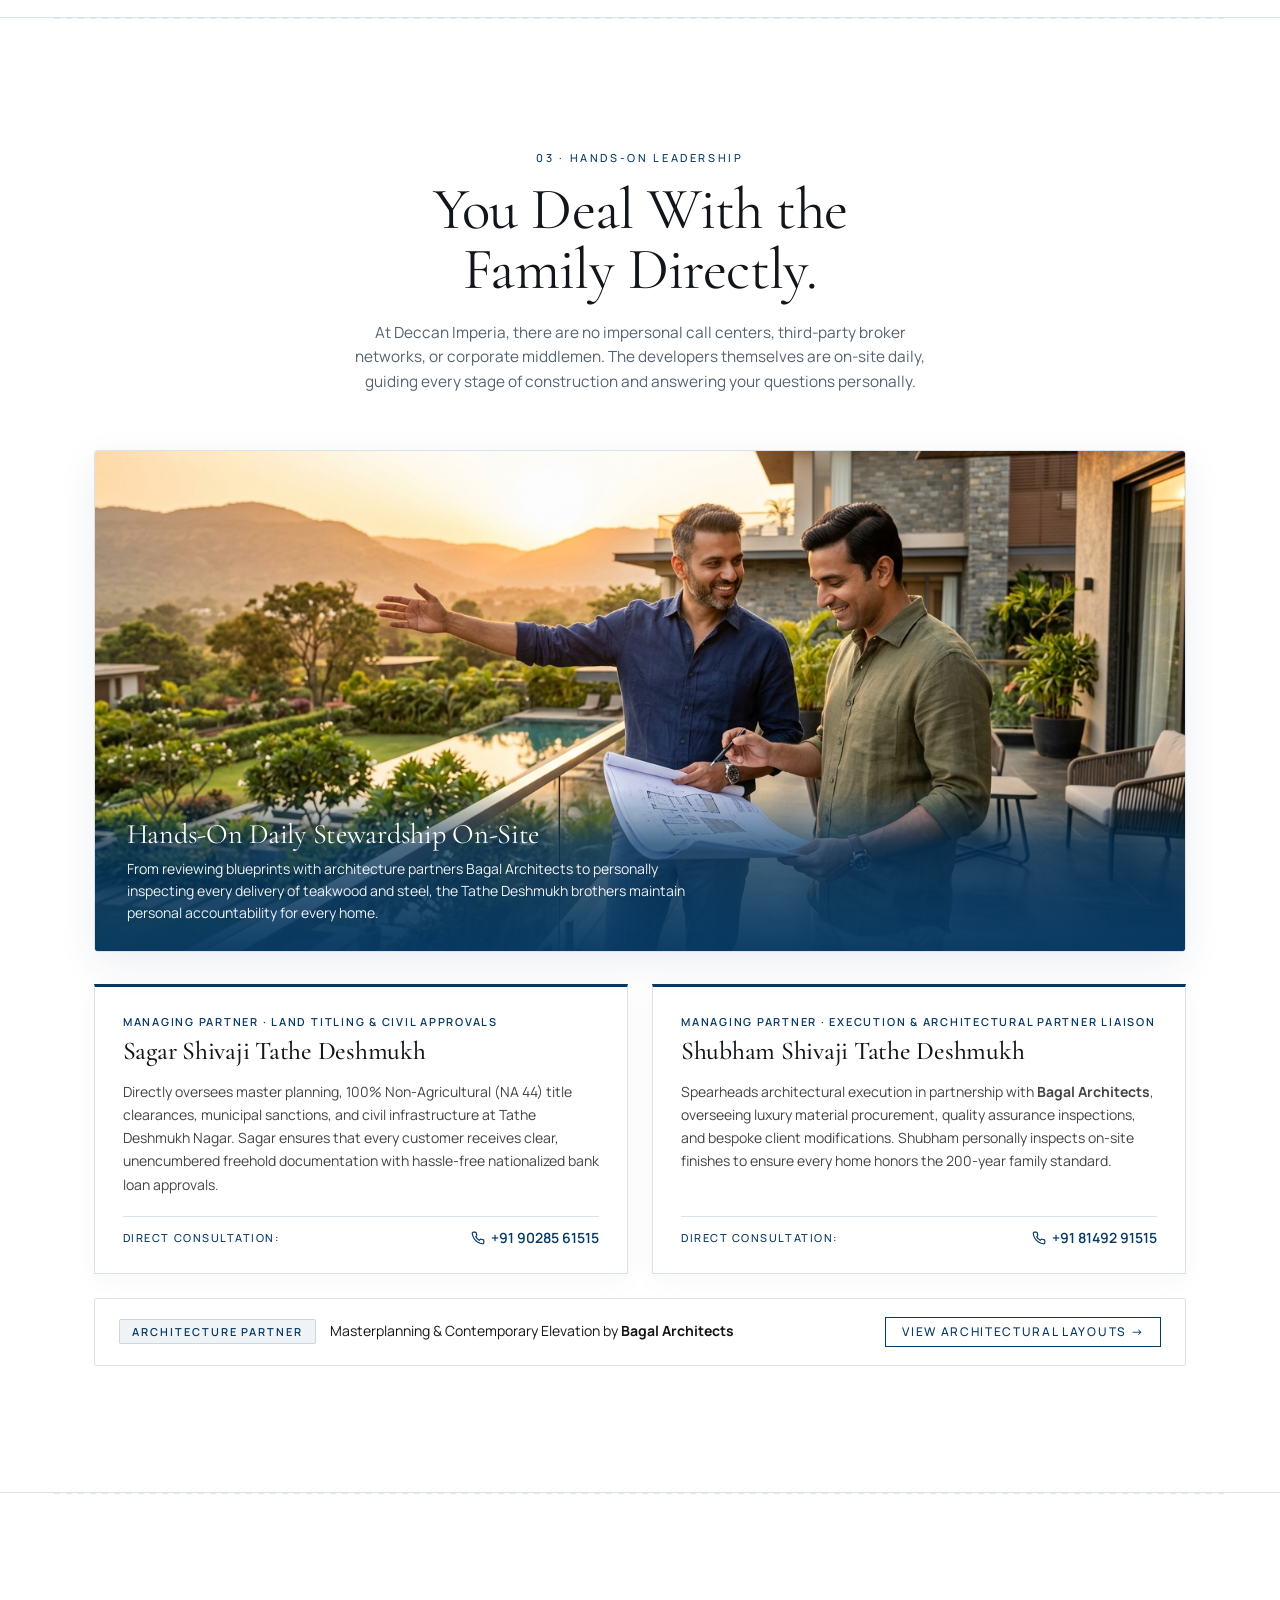
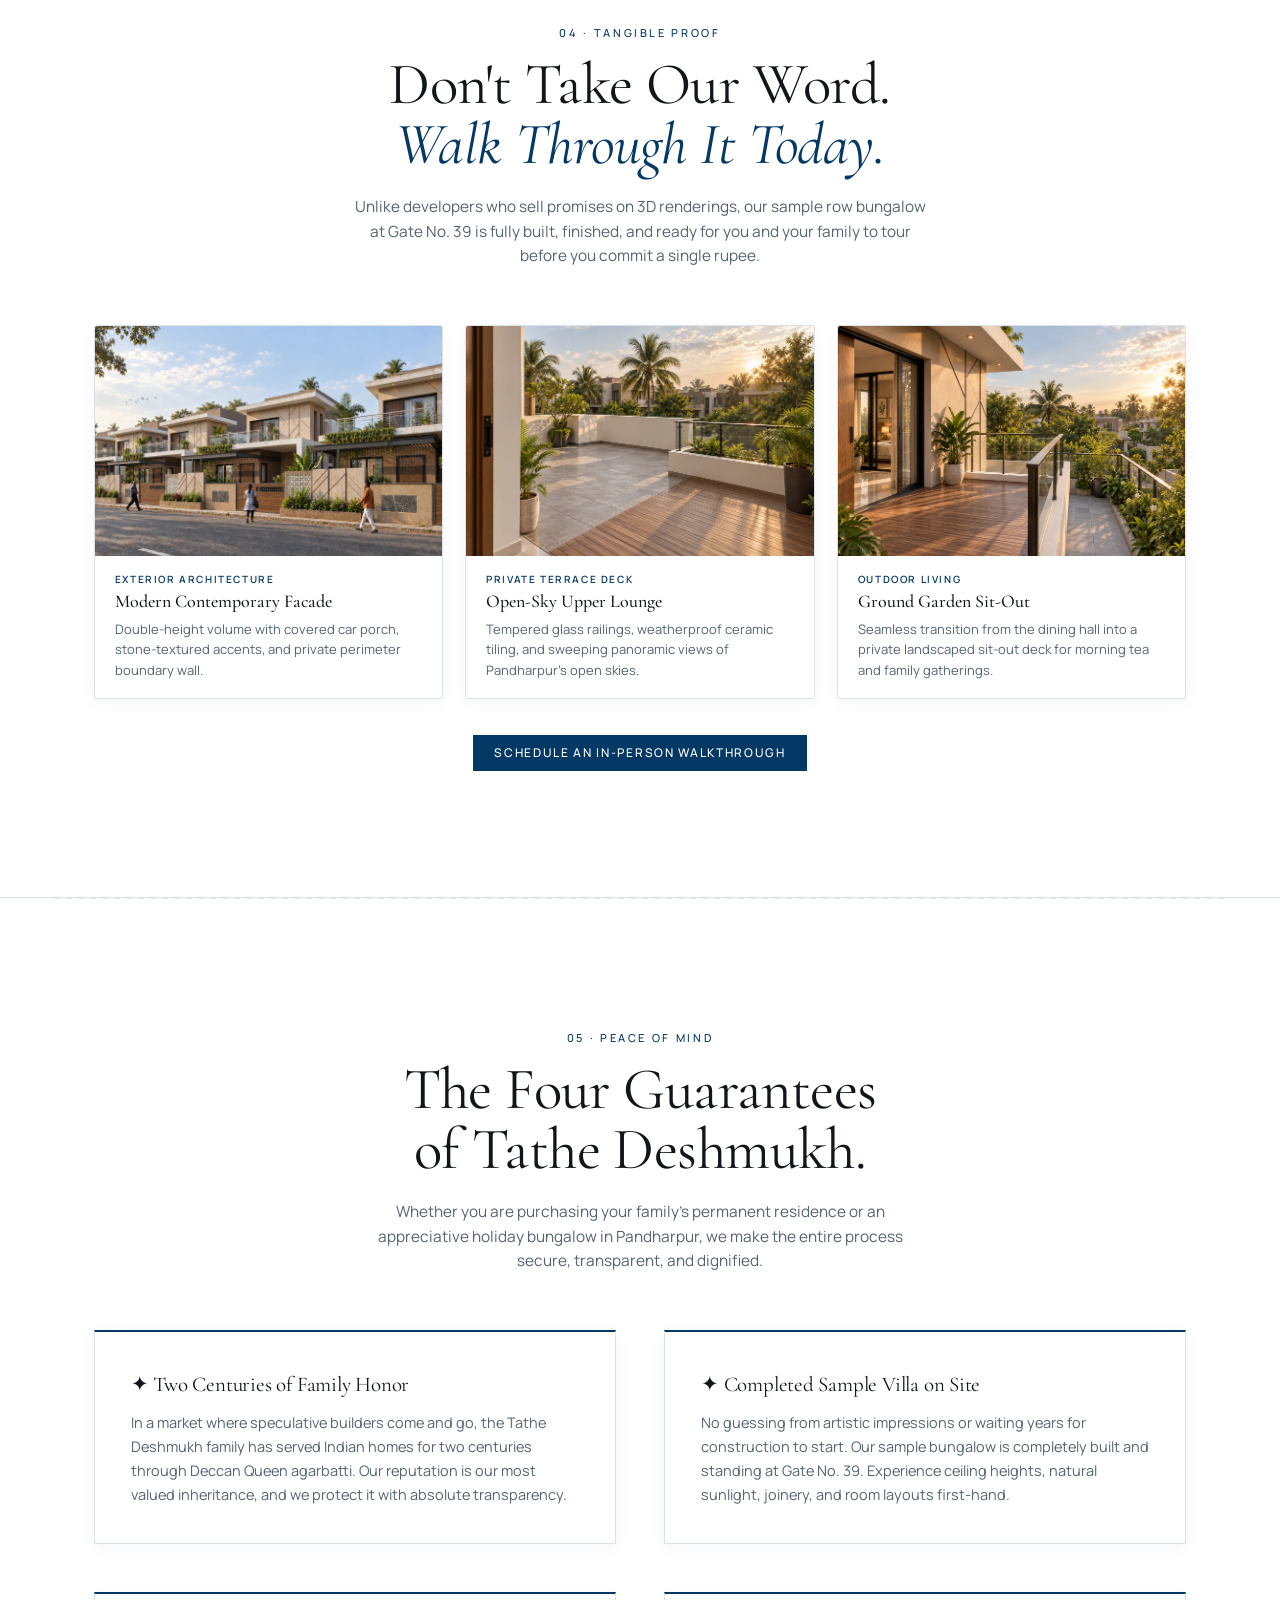
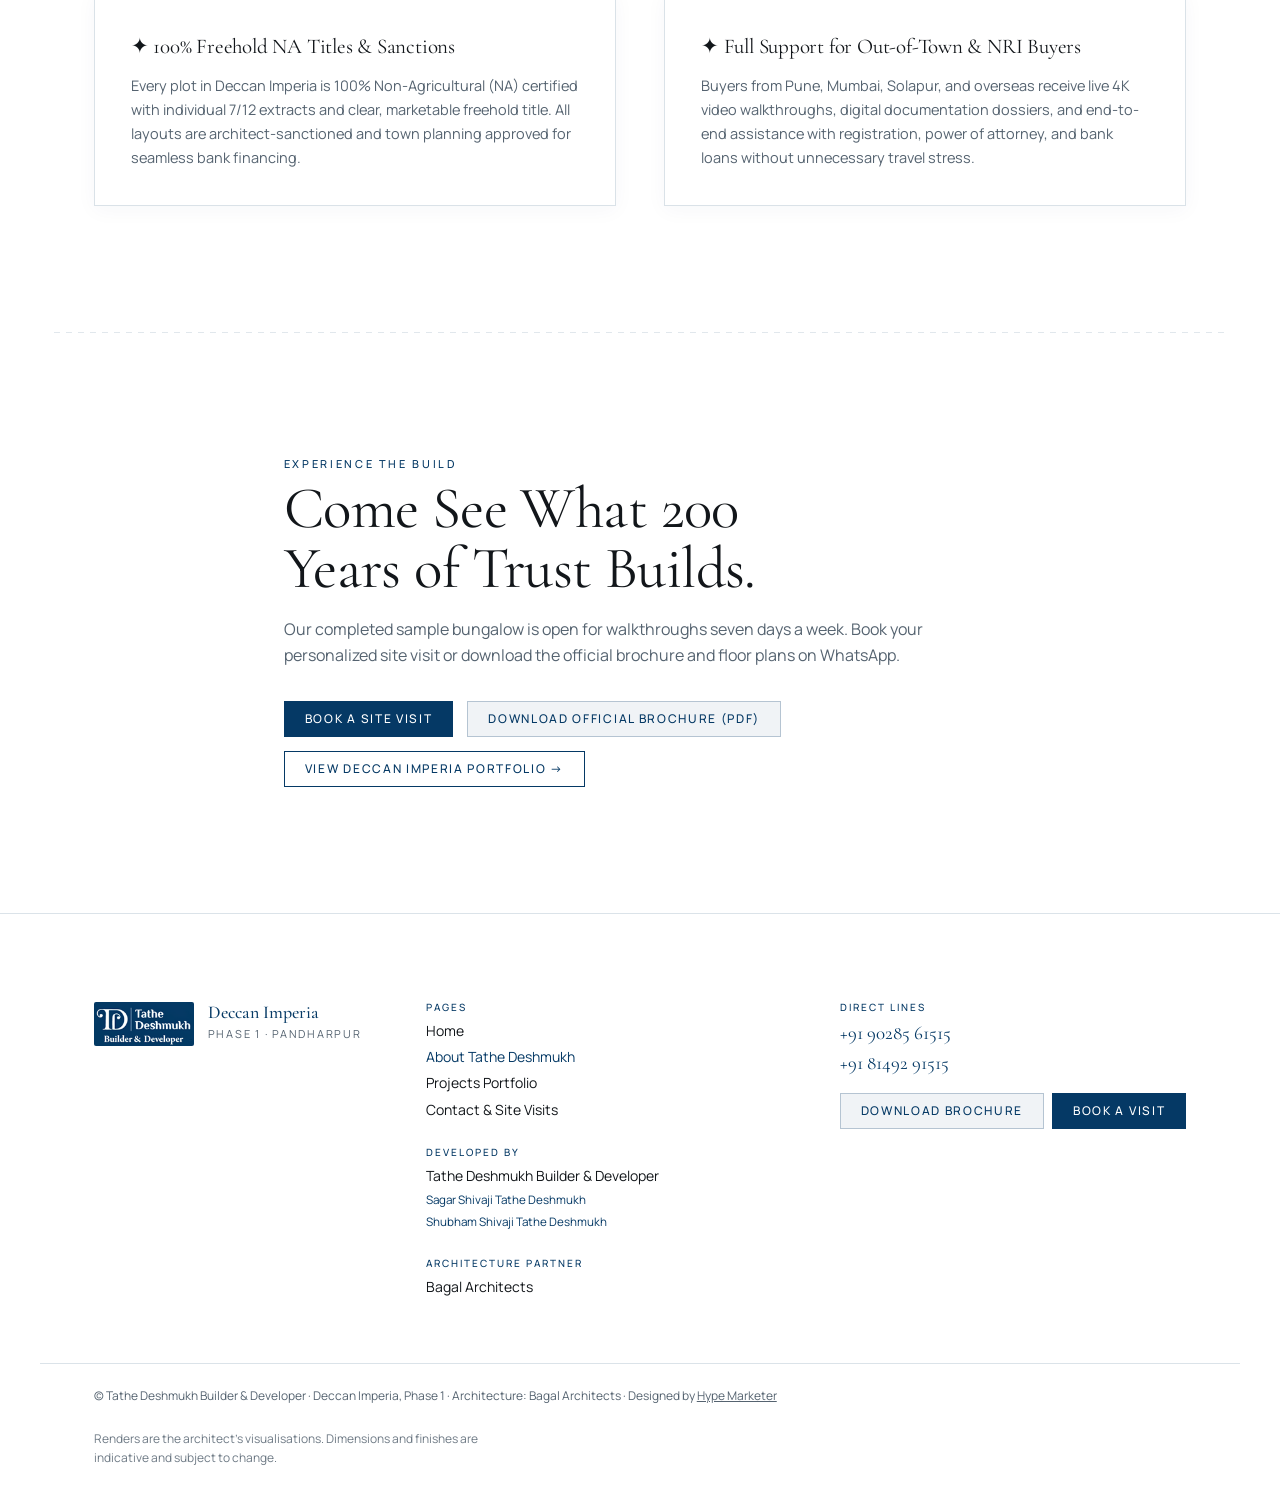
==== commit d3cc55a0: "feat(about): center align section headings to eliminate awkward whitespace and enhance symmetry" ====
--- a/about.html
+++ b/about.html
@@ -189,7 +189,7 @@
 <!-- ============================================================ Section 2: Why We Build the Way We Build -->
 <section class="block" style="background:var(--ink-2);border-top:1px solid var(--line);border-bottom:1px solid var(--line)">
   <div class="wrap">
-    <div style="max-width:850px;margin-bottom:40px">
+    <div class="block-head-center">
       <p class="eyebrow">02 · Build Standards</p>
       <h2 class="block-h">Why We Over-Engineer Every Detail.</h2>
       <p class="block-lede">
@@ -266,7 +266,7 @@
 <!-- ============================================================ Section 3: The People Behind Deccan Imperia -->
 <section class="block" id="leadership">
   <div class="wrap">
-    <div style="max-width:850px;margin-bottom:36px">
+    <div class="block-head-center">
       <p class="eyebrow">03 · Hands-On Leadership</p>
       <h2 class="block-h">You Deal With the Family Directly.</h2>
       <p class="block-lede">
@@ -340,9 +340,9 @@
 <!-- ============================================================ Section 4: Real Sample Bungalow Gallery -->
 <section class="block" style="background:var(--ink-2);border-top:1px solid var(--line);border-bottom:1px solid var(--line)">
   <div class="wrap">
-    <div style="max-width:850px">
+    <div class="block-head-center">
       <p class="eyebrow">04 · Tangible Proof</p>
-      <h2 class="block-h">Don't Take Our Word. Walk Through It Today.</h2>
+      <h2 class="block-h">Don't Take Our Word.<br><em>Walk Through It Today.</em></h2>
       <p class="block-lede">
         Unlike developers who sell promises on 3D renderings, our sample row bungalow at Gate No. 39 is fully built, finished, and ready for you and your family to tour before you commit a single rupee.
       </p>
@@ -392,7 +392,7 @@
 <!-- ============================================================ Section 5: The Four Guarantees -->
 <section class="block">
   <div class="wrap">
-    <div style="max-width:850px;margin-bottom:36px">
+    <div class="block-head-center">
       <p class="eyebrow">05 · Peace of Mind</p>
       <h2 class="block-h">The Four Guarantees of Tathe Deshmukh.</h2>
       <p class="block-lede">
--- a/css/style.css
+++ b/css/style.css
@@ -493,6 +493,12 @@
 .card-luxury:hover{border-color:rgba(5,57,101,.35);box-shadow:0 8px 30px rgba(5,57,101,.08);transform:translateY(-2px)}
 .card-luxury-accent{border-top:2px solid var(--sand)}
 
+/* Center-aligned section header for balanced presentation */
+.block-head-center{text-align:center;max-width:820px;margin:0 auto clamp(36px,5vw,56px)}
+.block-head-center .eyebrow{justify-content:center;display:inline-flex;margin-bottom:8px}
+.block-head-center .block-h{margin:.15em auto .35em;text-wrap:balance}
+.block-head-center .block-lede{margin:0 auto;max-width:64ch;text-wrap:pretty}
+
 /* About Page Specific & Editorial */
 .about-hero-img-box{position:relative;border:1px solid var(--line);border-radius:4px;overflow:hidden;background:#FFFFFF;box-shadow:0 12px 36px rgba(5,57,101,.08)}
 .about-hero-img-box img{width:100%;height:auto;display:block;object-fit:cover}
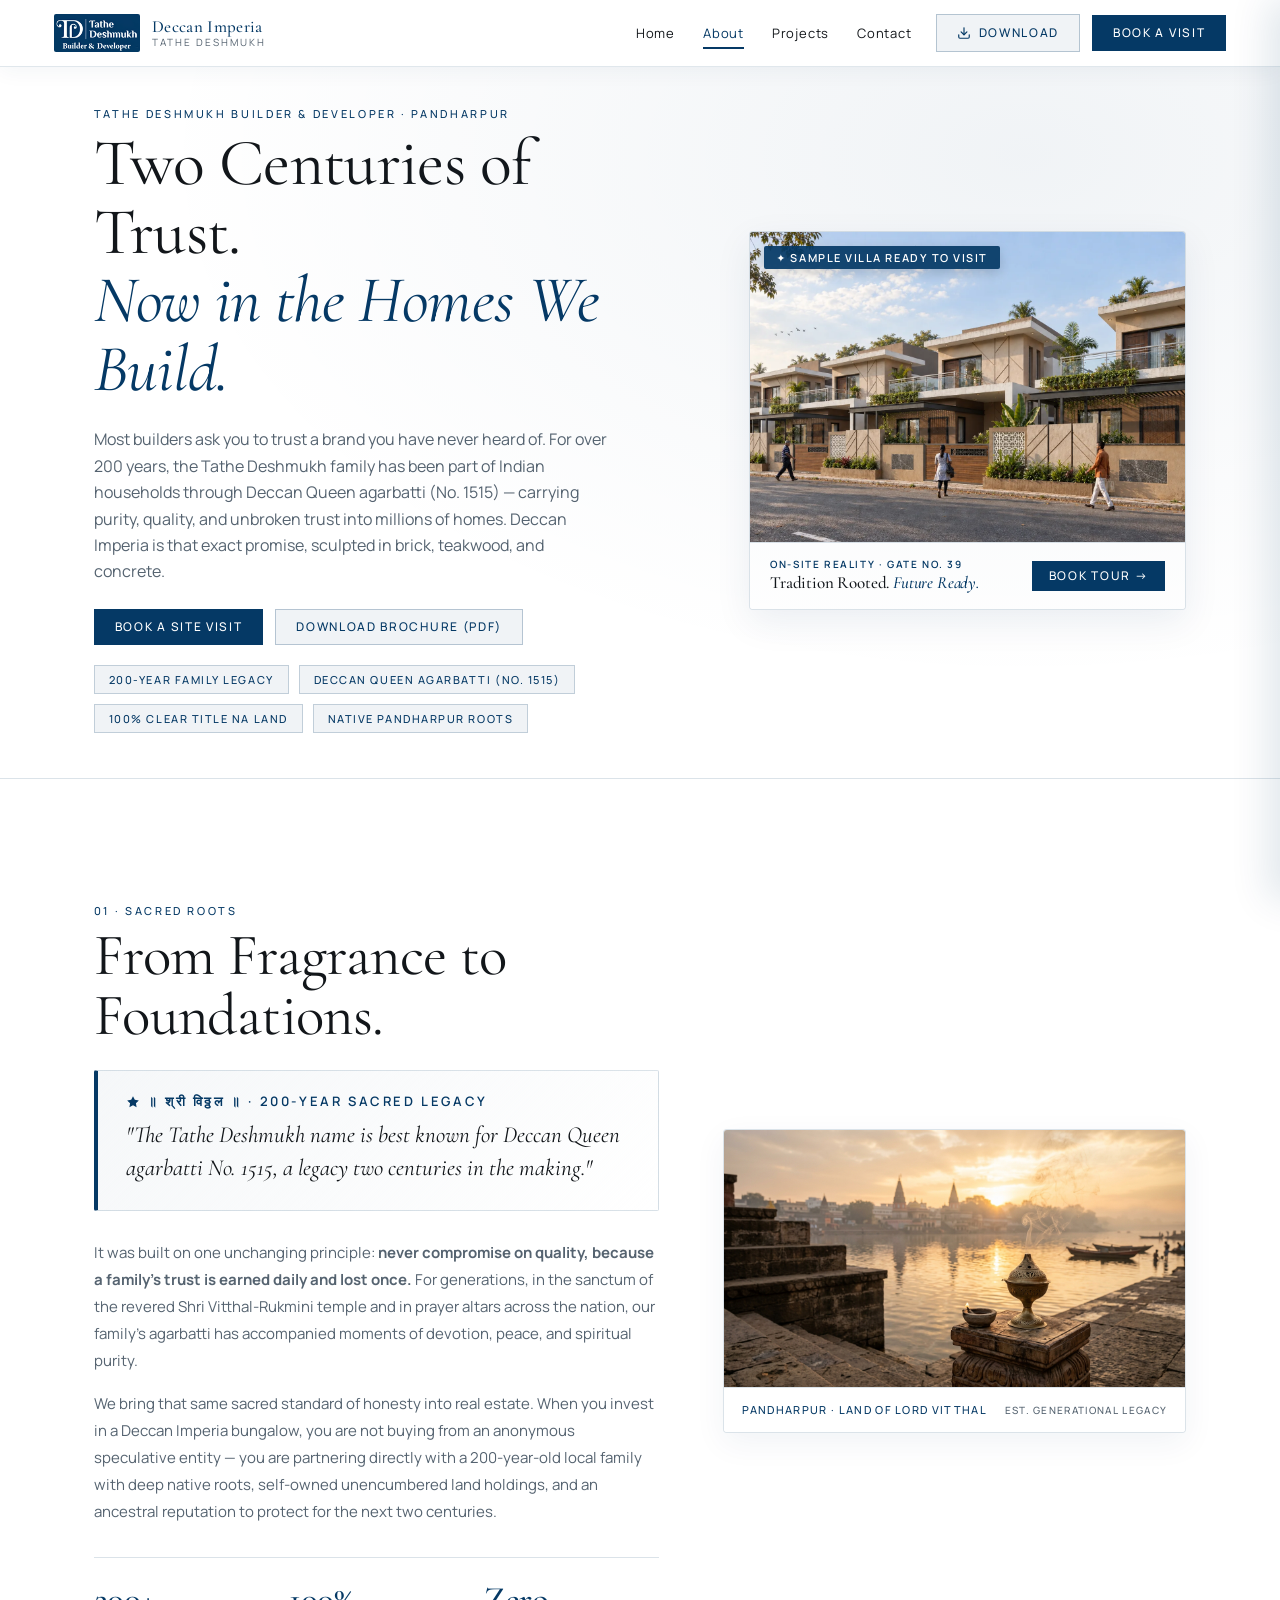
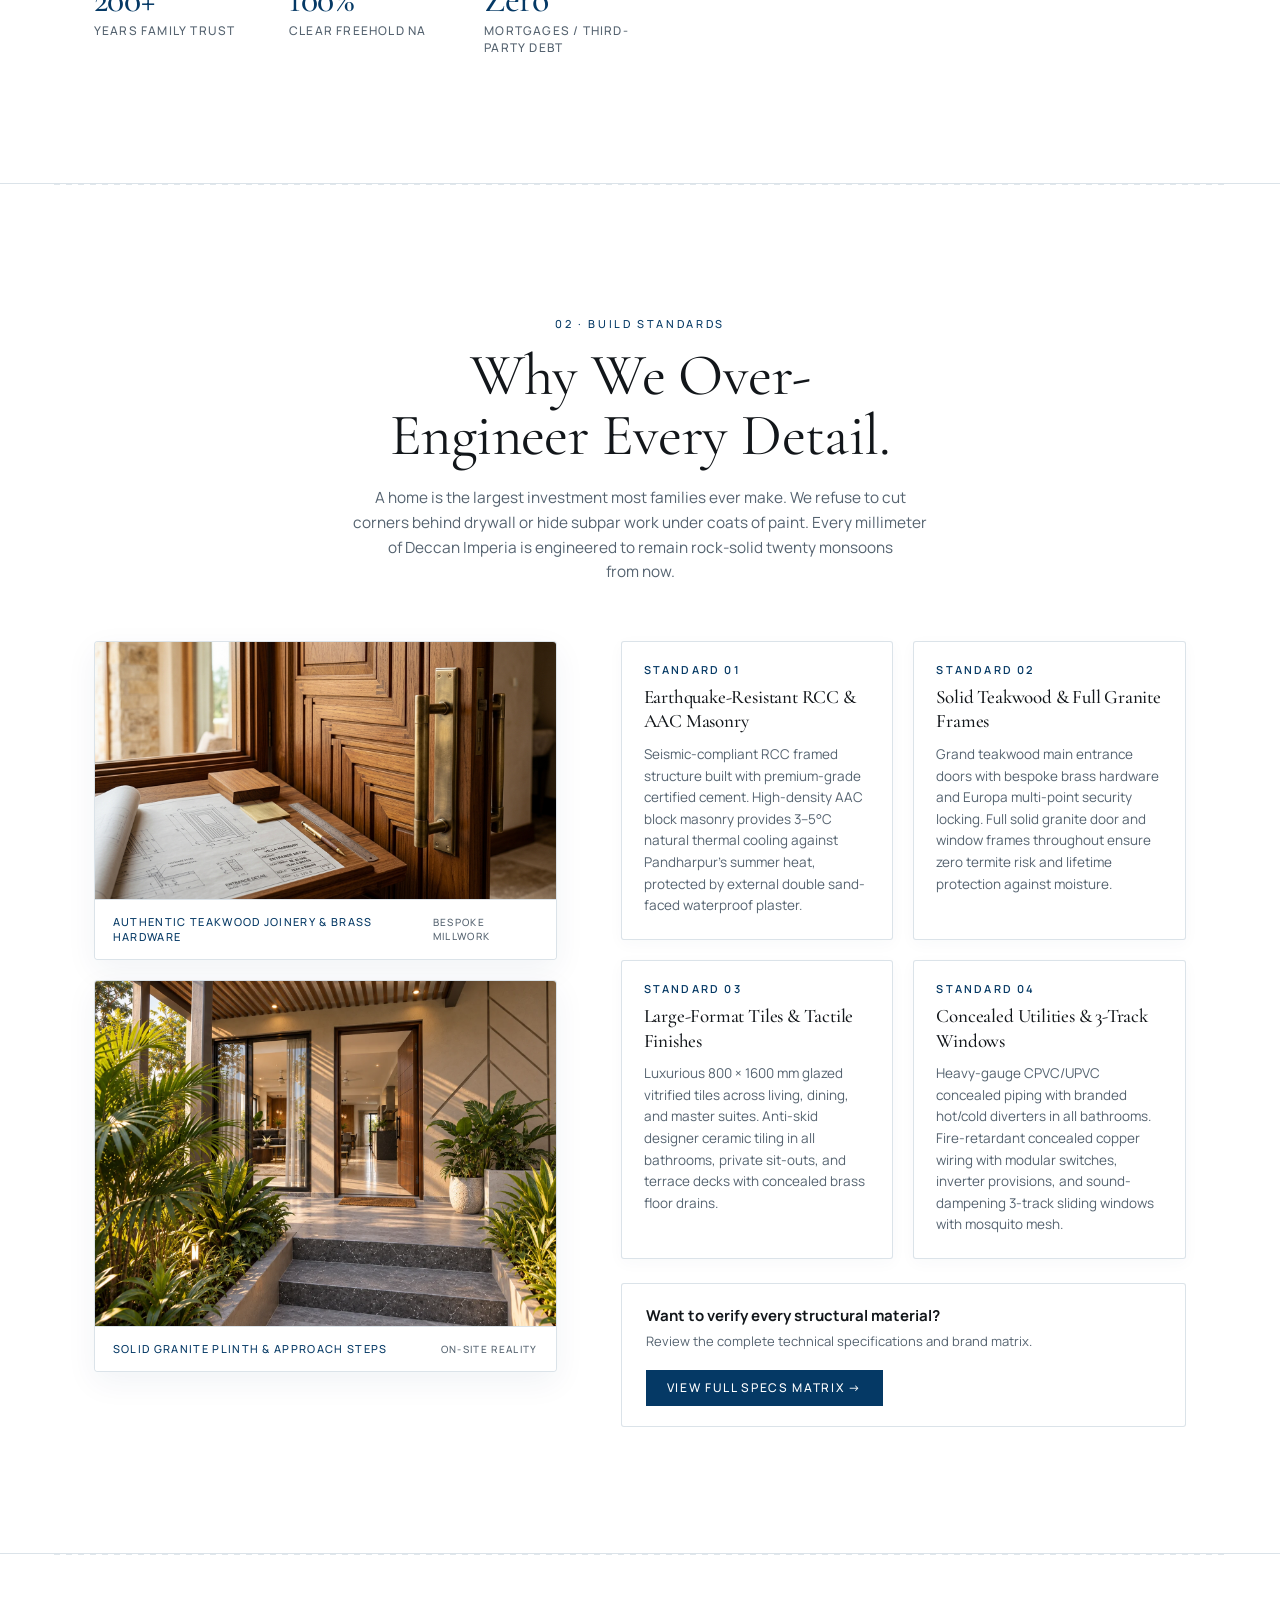
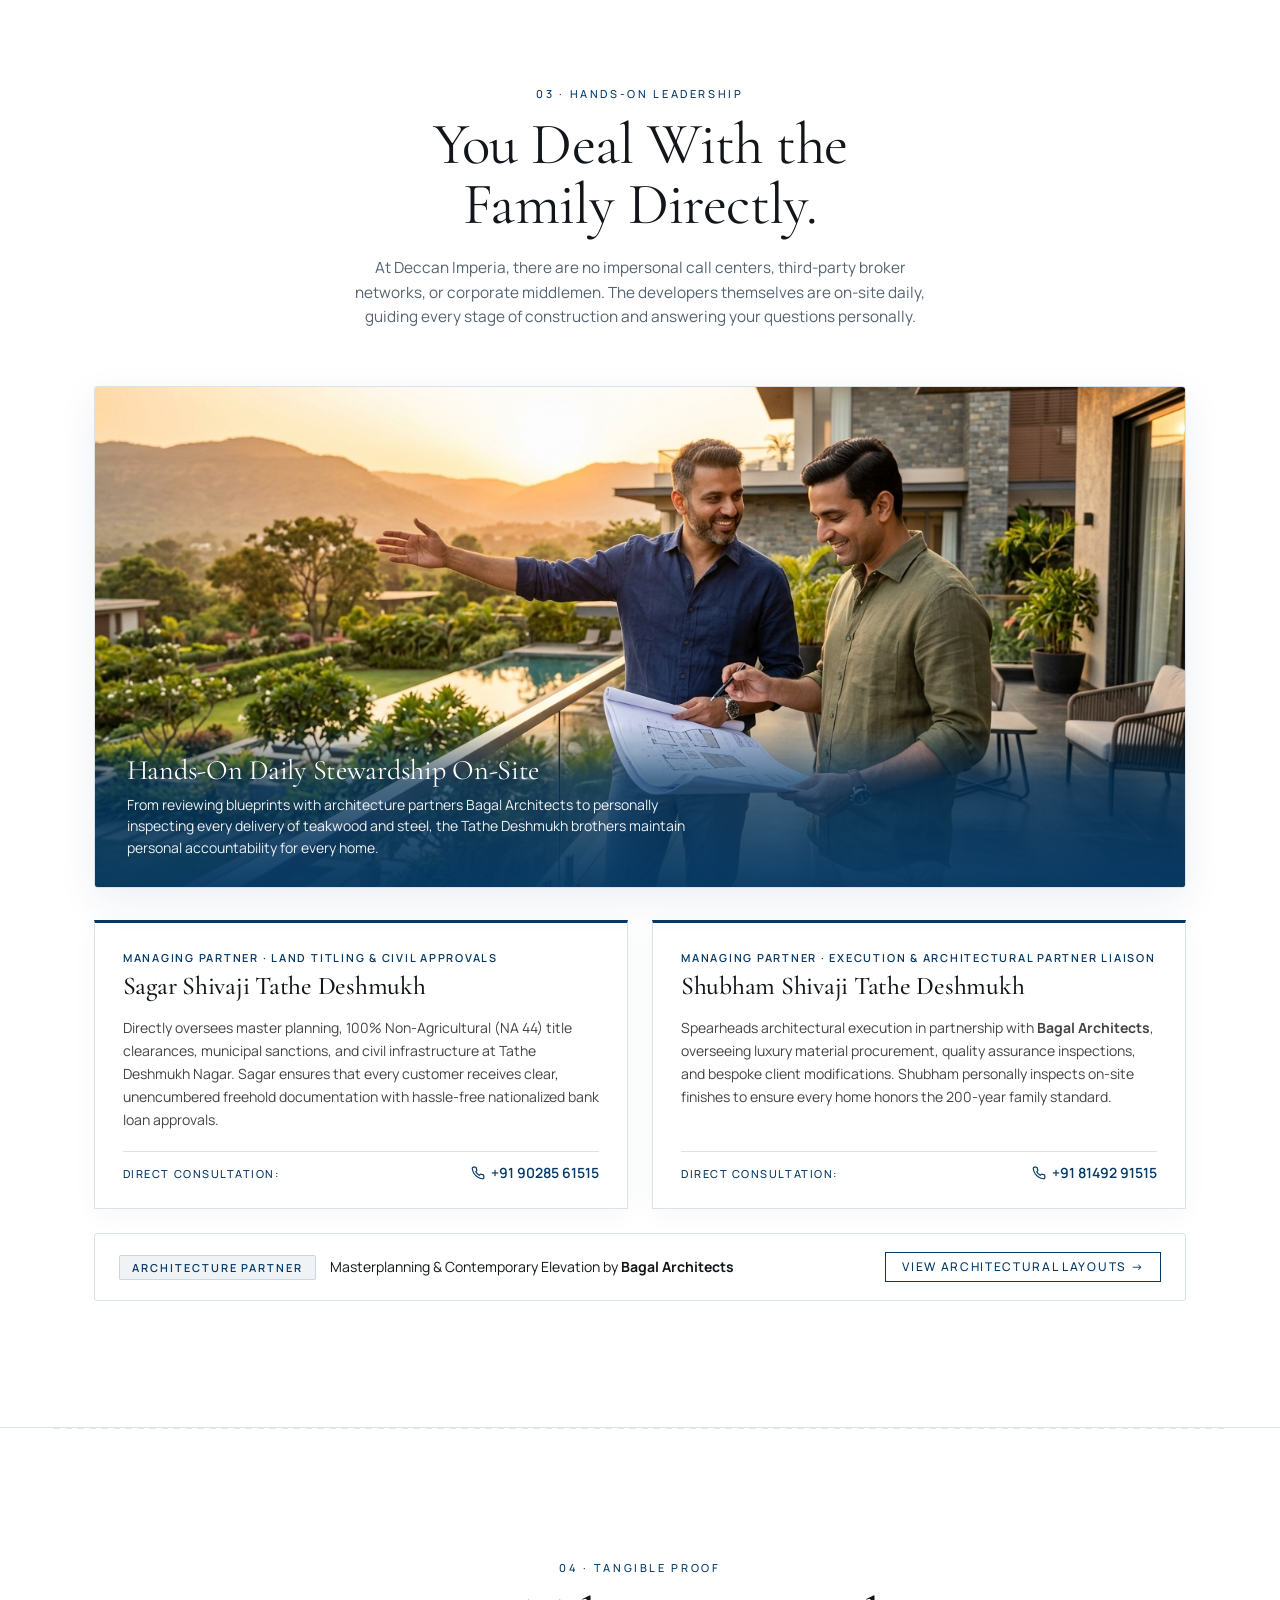
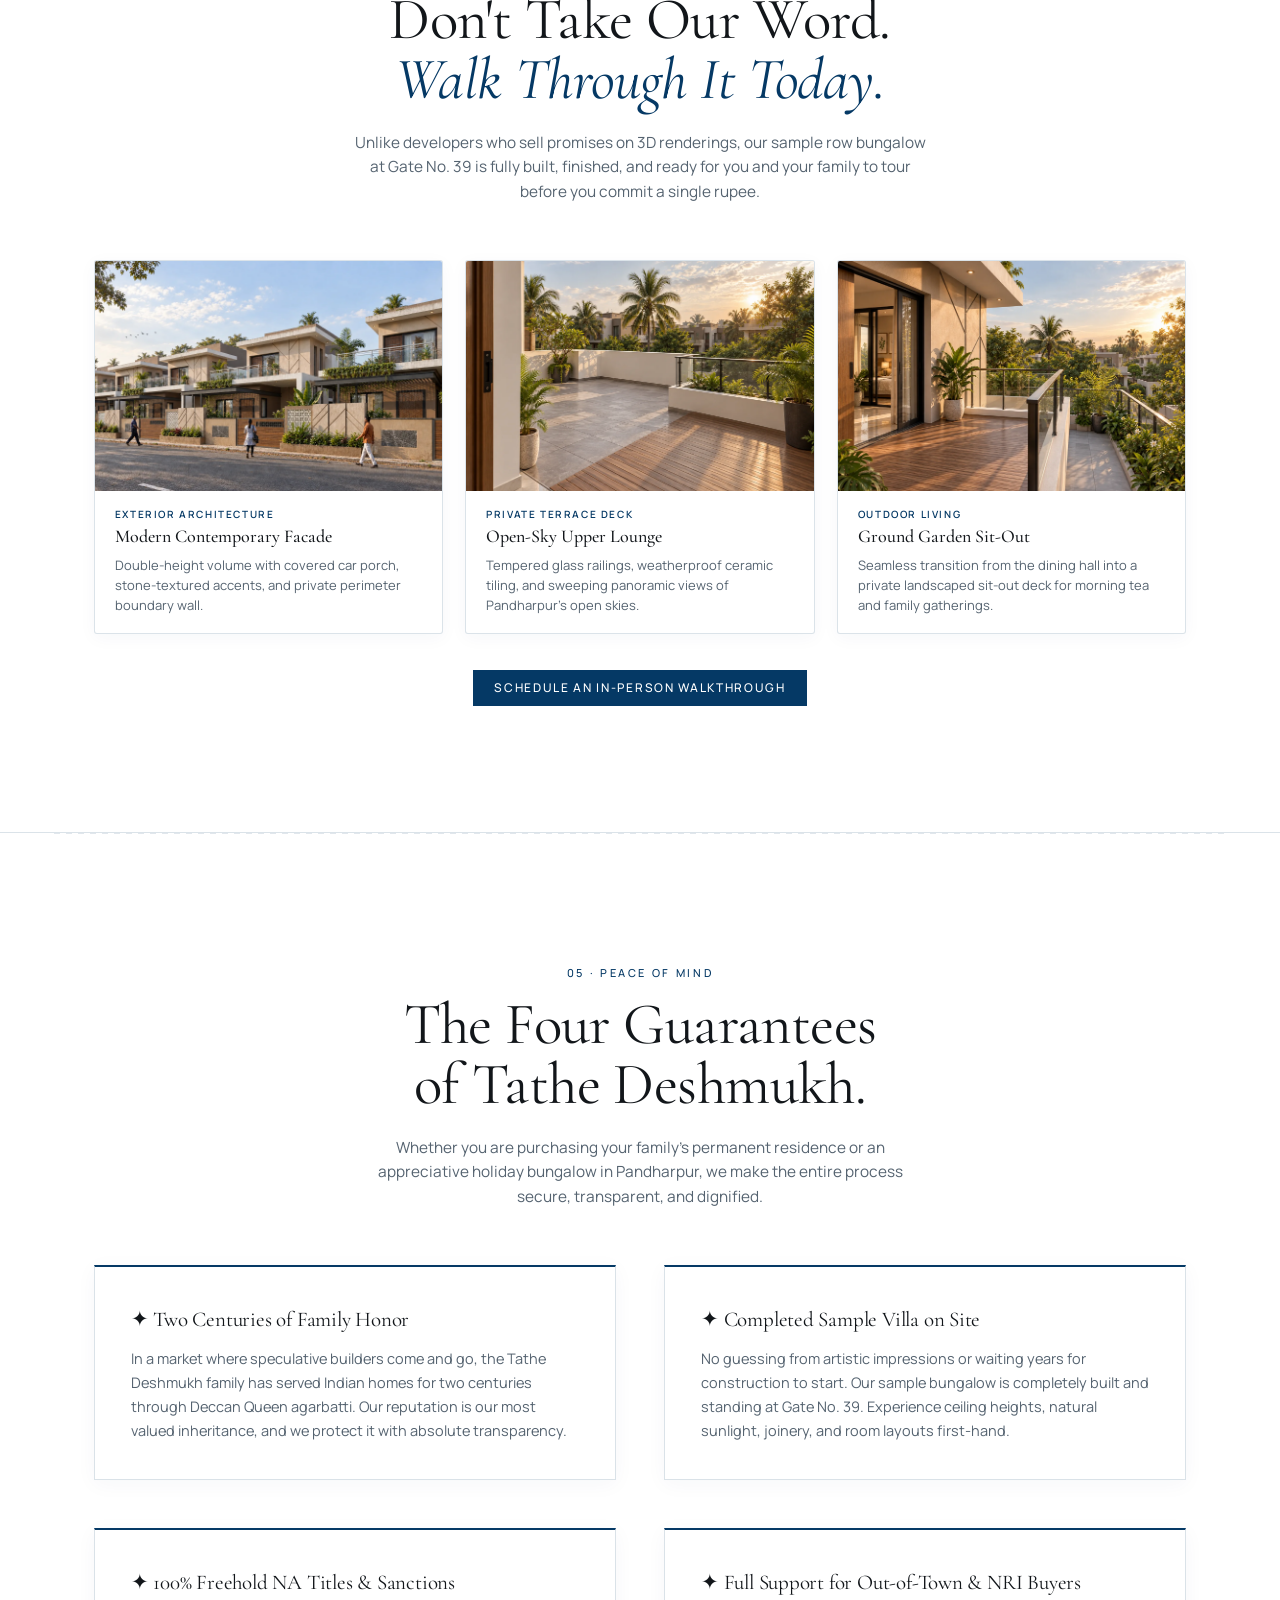
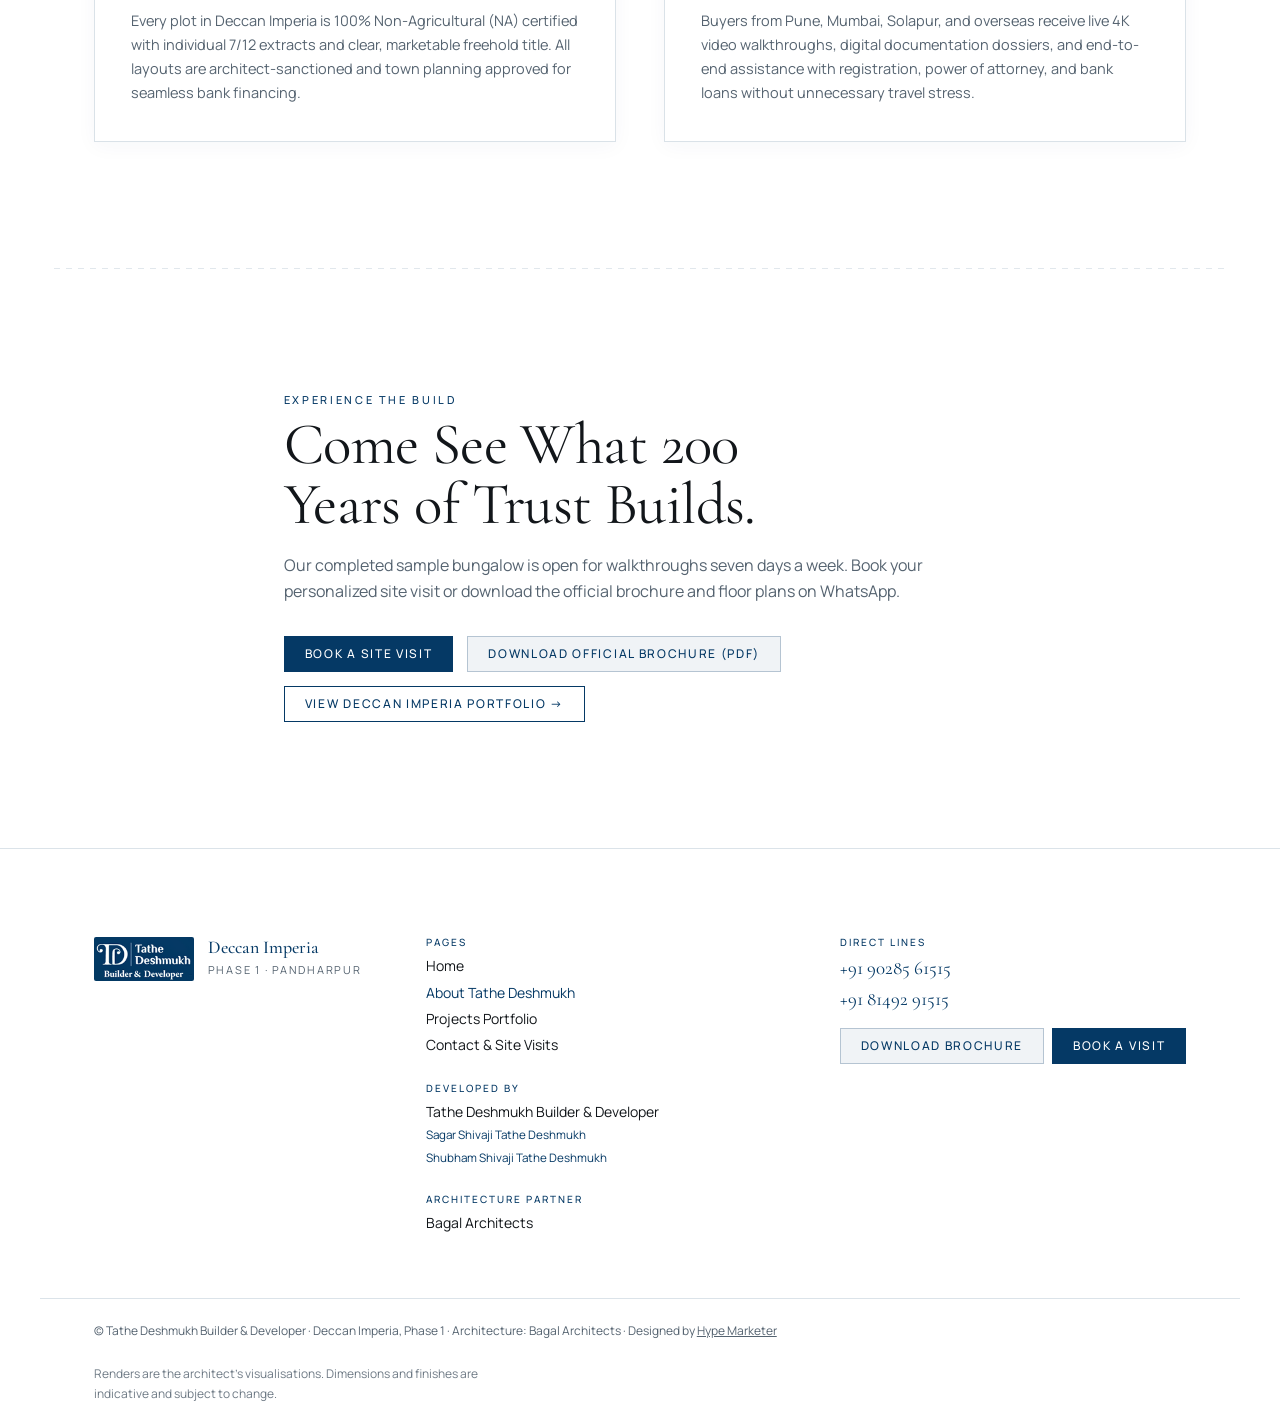
==== commit caf87618: "fix(hero): balance hero proportions with unified feature card and cache buster" ====
--- a/about.html
+++ b/about.html
@@ -8,7 +8,85 @@
 <link rel="preconnect" href="https://fonts.googleapis.com">
 <link rel="preconnect" href="https://fonts.gstatic.com" crossorigin>
 <link href="https://fonts.googleapis.com/css2?family=Cormorant+Garamond:ital,wght@0,400;0,500;0,600;1,400;1,500&family=Manrope:wght@300;400;500;600&display=swap" rel="stylesheet">
-<link rel="stylesheet" href="css/style.css">
+<link rel="stylesheet" href="css/style.css?v=20260929v5">
+
+<style>
+/* Embedded Critical Styles to prevent CDN caching issues */
+.block-head-center{text-align:center;max-width:820px;margin:0 auto clamp(36px,5vw,56px)}
+.block-head-center .eyebrow{justify-content:center;display:inline-flex;margin-bottom:8px}
+.block-head-center .block-h{margin:.15em auto .35em;text-wrap:balance}
+.block-head-center .block-lede{margin:0 auto;max-width:64ch;text-wrap:pretty}
+
+.page-hero-grid{display:grid;grid-template-columns:1.15fr .85fr;gap:clamp(36px,5vw,72px);align-items:center}
+.about-hero-feature-card{background:#FFFFFF;border:1px solid var(--line);border-radius:4px;overflow:hidden;box-shadow:0 12px 36px rgba(5,57,101,.08);display:flex;flex-direction:column}
+.about-hero-media{position:relative;height:clamp(250px,25vw,310px);overflow:hidden;background:#F4F6F8}
+.about-hero-media img{width:100%;height:100%;object-fit:cover;display:block;transition:transform .5s ease}
+.about-hero-feature-card:hover .about-hero-media img{transform:scale(1.03)}
+.about-hero-badge{position:absolute;top:14px;left:14px;background:rgba(5,57,101,.92);color:#FFFFFF;padding:6px 12px;font:600 11px/1 var(--sans);letter-spacing:.14em;text-transform:uppercase;border-radius:2px;box-shadow:0 4px 12px rgba(0,0,0,.15);z-index:2}
+.about-hero-caption{padding:16px 20px;background:#FFFFFF;border-top:1px solid var(--line);display:flex;align-items:center;justify-content:space-between;gap:14px}
+.about-hero-tag{font:600 10px/1 var(--sans);color:var(--sand);letter-spacing:.16em;text-transform:uppercase;display:block;margin-bottom:4px}
+.about-hero-card-title{font:500 17px/1.2 var(--serif);color:#12161A;margin:0}
+
+.about-img-frame{position:relative;border:1px solid var(--line);border-radius:4px;overflow:hidden;background:#FFFFFF;box-shadow:0 10px 32px rgba(5,57,101,.06)}
+.about-img-frame img{width:100%;height:auto;display:block;object-fit:cover;transition:transform .5s ease}
+.about-img-frame:hover img{transform:scale(1.02)}
+.about-img-caption{padding:14px 18px;background:#FFFFFF;border-top:1px solid var(--line);font:500 11px/1.4 var(--sans);color:var(--sand);letter-spacing:.12em;text-transform:uppercase;display:flex;align-items:center;justify-content:space-between;gap:12px}
+
+.heritage-quote-card{background:linear-gradient(135deg, rgba(5,57,101,.04) 0%, #FFFFFF 100%);border:1px solid var(--line);border-left:4px solid var(--sand);padding:24px 28px;margin:24px 0 28px;border-radius:2px}
+.heritage-quote-sacred{font:600 13px/1 var(--sans);color:var(--sand);letter-spacing:.2em;text-transform:uppercase;margin-bottom:10px;display:flex;align-items:center;gap:8px}
+.heritage-quote-text{font:italic 400 clamp(18px,1.8vw,23px)/1.45 var(--serif);color:#12161A;margin:0}
+
+.about-stats-grid{display:grid;grid-template-columns:repeat(3, minmax(0, 1fr));gap:20px;margin:32px 0 0;padding:24px 0 0;border-top:1px solid var(--line)}
+.about-stat-item{display:flex;flex-direction:column;gap:6px}
+.about-stat-num{font:500 clamp(28px,2.8vw,36px)/1 var(--serif);color:var(--sand);letter-spacing:-.01em}
+.about-stat-lbl{font:500 12px/1.4 var(--sans);color:var(--mute);text-transform:uppercase;letter-spacing:.1em}
+
+.spec-feature-grid{display:grid;grid-template-columns:repeat(2, minmax(0, 1fr));gap:20px;margin-top:24px}
+.spec-feature-card{background:#FFFFFF;border:1px solid var(--line);border-radius:3px;padding:22px;box-shadow:0 4px 16px rgba(5,57,101,.03);transition:all .3s ease;display:flex;flex-direction:column;gap:10px}
+.spec-feature-card:hover{border-color:rgba(5,57,101,.35);box-shadow:0 8px 26px rgba(5,57,101,.08);transform:translateY(-2px)}
+.spec-feature-card .spec-num{font:600 11px/1 var(--sans);color:var(--sand);letter-spacing:.2em;text-transform:uppercase}
+.spec-feature-card h3{font:500 19px/1.3 var(--serif);color:#12161A;margin:0}
+.spec-feature-card p{font-size:13.5px;color:var(--mute);line-height:1.6;margin:0}
+
+.leadership-visual-card{position:relative;border:1px solid var(--line);border-radius:4px;overflow:hidden;background:#FFFFFF;box-shadow:0 12px 38px rgba(5,57,101,.08);margin-bottom:32px}
+.leadership-visual-card img{width:100%;max-height:500px;object-fit:cover;display:block}
+.leadership-visual-overlay{position:absolute;bottom:0;left:0;right:0;padding:28px 32px;background:linear-gradient(to top, rgba(5,57,101,.96) 0%, rgba(5,57,101,.72) 65%, transparent 100%);color:#FFFFFF}
+.leadership-visual-overlay h3{font:400 clamp(22px,2.2vw,30px)/1.25 var(--serif);color:#FFFFFF;margin:0 0 6px}
+.leadership-visual-overlay p{font-size:14px;color:rgba(255,255,255,.92);line-height:1.55;margin:0;max-width:65ch}
+
+.founder-profile-grid{display:grid;grid-template-columns:repeat(2, minmax(0, 1fr));gap:24px}
+.founder-card{background:#FFFFFF;border:1px solid var(--line);border-top:3px solid var(--sand);padding:28px;box-shadow:0 6px 24px rgba(5,57,101,.04);display:flex;flex-direction:column;justify-content:space-between;transition:all .3s ease}
+.founder-card:hover{border-color:rgba(5,57,101,.35);border-top-color:var(--sand);box-shadow:0 10px 32px rgba(5,57,101,.08);transform:translateY(-2px)}
+.founder-header{margin-bottom:14px}
+.founder-role{font:600 11px/1.3 var(--sans);color:var(--sand);letter-spacing:.16em;text-transform:uppercase;display:block;margin-bottom:6px}
+.founder-name{font:500 clamp(22px,2vw,26px)/1.2 var(--serif);color:#12161A;margin:0}
+.founder-bio{font-size:14px;color:#444444;line-height:1.65;margin:0 0 20px}
+.founder-contact-row{display:flex;align-items:center;justify-content:space-between;gap:12px;padding-top:14px;border-top:1px solid var(--line);flex-wrap:wrap}
+.founder-contact-lbl{font:500 11px/1 var(--sans);color:var(--sand);letter-spacing:.14em;text-transform:uppercase}
+.founder-phone-link{font:600 14px/1 var(--sans);color:var(--sand);text-decoration:none;display:inline-flex;align-items:center;gap:6px;transition:color .2s}
+.founder-phone-link:hover{color:#074d87;text-decoration:underline}
+
+.about-gallery-grid{display:grid;grid-template-columns:repeat(3, minmax(0, 1fr));gap:22px;margin-top:36px}
+.about-gallery-card{border:1px solid var(--line);border-radius:3px;overflow:hidden;background:#FFFFFF;box-shadow:0 4px 18px rgba(5,57,101,.04);transition:all .3s ease}
+.about-gallery-card:hover{transform:translateY(-3px);box-shadow:0 10px 30px rgba(5,57,101,.09);border-color:rgba(5,57,101,.3)}
+.about-gallery-thumb{position:relative;height:230px;overflow:hidden;background:#F4F6F8}
+.about-gallery-thumb img{width:100%;height:100%;object-fit:cover;transition:transform .5s ease}
+.about-gallery-card:hover .about-gallery-thumb img{transform:scale(1.04)}
+.about-gallery-info{padding:18px 20px}
+.about-gallery-tag{font:600 10px/1 var(--sans);color:var(--sand);letter-spacing:.16em;text-transform:uppercase;margin-bottom:6px;display:block}
+.about-gallery-info h4{font:500 18px/1.3 var(--serif);color:#12161A;margin:0 0 6px}
+.about-gallery-info p{font-size:13px;color:var(--mute);line-height:1.55;margin:0}
+
+@media (max-width: 900px){
+  .page-hero-grid{grid-template-columns:1fr;gap:28px}
+  .about-hero-media{height:240px}
+  .about-stats-grid{grid-template-columns:repeat(2, 1fr);gap:18px}
+  .spec-feature-grid{grid-template-columns:1fr;gap:16px}
+  .founder-profile-grid{grid-template-columns:1fr;gap:20px}
+  .about-gallery-grid{grid-template-columns:1fr;gap:20px}
+  .leadership-visual-overlay{position:static;background:#053965;padding:24px 20px}
+}
+</style>
 
 <!-- Structured Data: RealEstateAgent & LocalBusiness Schema -->
 <script type="application/ld+json">
@@ -104,27 +182,29 @@
         <p class="page-lede">
           Most builders ask you to trust a brand you have never heard of. For over 200 years, the Tathe Deshmukh family has been part of Indian households through Deccan Queen agarbatti (No. 1515) — carrying purity, quality, and unbroken trust into millions of homes. Deccan Imperia is that exact promise, sculpted in brick, teakwood, and concrete.
         </p>
-        <div class="page-pills">
+        <div style="display:flex;gap:12px;flex-wrap:wrap;margin:24px 0 20px">
+          <a class="btn btn-solid" href="contact.html">Book a Site Visit</a>
+          <a class="btn btn-line btn-download" href="assets/brochure/Tathe Deshmukh Builders & Developer.pdf" download="Tathe Deshmukh Builders & Developer.pdf">Download Brochure (PDF)</a>
+        </div>
+        <div class="page-pills" style="margin-top:0">
           <span class="pill">200-Year Family Legacy</span>
           <span class="pill">Deccan Queen Agarbatti (No. 1515)</span>
-          <span class="pill">Sample Villa Ready On-Site</span>
           <span class="pill">100% Clear Title NA Land</span>
+          <span class="pill">Native Pandharpur Roots</span>
         </div>
       </div>
       <div>
-        <div class="about-hero-img-box">
-          <img src="assets/tour/001-row-wide.webp" alt="Completed Deccan Imperia luxury row bungalow in Pandharpur" width="720" height="480">
-          <span class="about-hero-badge">Sample Villa Ready to Visit</span>
-        </div>
-        <div class="page-hero-card" style="margin-top:16px">
-          <p class="eyebrow" style="margin-bottom:6px">A Name Maharashtra Knows</p>
-          <h3 style="font-size:21px;margin:0 0 8px;color:#12161A">Tradition Rooted. <em>Future Ready.</em></h3>
-          <p style="font-size:13.5px;color:var(--mute);line-height:1.6;margin:0 0 16px">
-            "A family's trust is earned daily and lost once. We bring that exact standard to real estate — building homes in Pandharpur that we are proud for our own family to live in."
-          </p>
-          <div style="display:flex;gap:12px;flex-wrap:wrap">
-            <a class="btn btn-solid" href="contact.html">Book Sample Villa Tour</a>
-            <a class="btn btn-line btn-download" href="assets/brochure/Tathe Deshmukh Builders & Developer.pdf" download="Tathe Deshmukh Builders & Developer.pdf">Download Brochure</a>
+        <div class="about-hero-feature-card">
+          <div class="about-hero-media">
+            <img src="assets/tour/001-row-wide.webp" alt="Completed Deccan Imperia luxury row bungalow in Pandharpur" width="720" height="480">
+            <span class="about-hero-badge">✦ Sample Villa Ready to Visit</span>
+          </div>
+          <div class="about-hero-caption">
+            <div>
+              <span class="about-hero-tag">On-Site Reality · Gate No. 39</span>
+              <h3 class="about-hero-card-title">Tradition Rooted. <em>Future Ready.</em></h3>
+            </div>
+            <a class="btn btn-solid" href="contact.html" style="font-size:12px;padding:8px 16px;white-space:nowrap">Book Tour →</a>
           </div>
         </div>
       </div>
--- a/css/style.css
+++ b/css/style.css
@@ -461,17 +461,26 @@
 .toast-close:hover{color:#12161A}
 
 /* ---------------------------------------------------------------- SUBPAGE STYLES */
-.page-hero{position:relative;padding:clamp(120px,18vh,170px) 0 clamp(48px,8vh,72px);background:var(--ink);
+.page-hero{position:relative;padding:clamp(96px,12vh,130px) 0 clamp(36px,5vh,52px);background:var(--ink);
            border-bottom:1px solid var(--line);overflow:hidden}
 .page-hero::before{content:"";position:absolute;inset:0;
                    background:radial-gradient(ellipse at 80% 20%, rgba(5,57,101,.06) 0%, transparent 60%);
                    pointer-events:none}
-.page-hero-grid{display:grid;grid-template-columns:1.2fr .8fr;gap:clamp(40px,6vw,90px);align-items:end}
-.page-h{font-size:clamp(38px,5.6vw,72px);line-height:1.02;margin:.2em 0 .4em;color:#12161A}
-.page-lede{font-size:clamp(16px,1.35vw,19px);line-height:1.6;color:var(--mute);max-width:48ch;margin:0}
-.page-pills{display:flex;flex-wrap:wrap;gap:10px;margin-top:28px}
+.page-hero-grid{display:grid;grid-template-columns:1.15fr .85fr;gap:clamp(36px,5vw,72px);align-items:center}
+.page-h{font-size:clamp(36px,5.2vw,66px);line-height:1.04;margin:.15em 0 .35em;color:#12161A}
+.page-lede{font-size:clamp(15px,1.25vw,18px);line-height:1.65;color:var(--mute);max-width:52ch;margin:0}
+.page-pills{display:flex;flex-wrap:wrap;gap:10px;margin-top:24px}
 .pill{padding:8px 14px;border:1px solid rgba(5,57,101,.2);font:500 11px/1 var(--sans);
       letter-spacing:.14em;text-transform:uppercase;color:var(--sand);background:rgba(5,57,101,.06)}
+
+.about-hero-feature-card{background:#FFFFFF;border:1px solid var(--line);border-radius:4px;overflow:hidden;box-shadow:0 12px 36px rgba(5,57,101,.08);display:flex;flex-direction:column}
+.about-hero-media{position:relative;height:clamp(250px,25vw,310px);overflow:hidden;background:#F4F6F8}
+.about-hero-media img{width:100%;height:100%;object-fit:cover;display:block;transition:transform .5s ease}
+.about-hero-feature-card:hover .about-hero-media img{transform:scale(1.03)}
+.about-hero-badge{position:absolute;top:14px;left:14px;background:rgba(5,57,101,.92);color:#FFFFFF;padding:6px 12px;font:600 11px/1 var(--sans);letter-spacing:.14em;text-transform:uppercase;border-radius:2px;box-shadow:0 4px 12px rgba(0,0,0,.15);z-index:2}
+.about-hero-caption{padding:16px 20px;background:#FFFFFF;border-top:1px solid var(--line);display:flex;align-items:center;justify-content:space-between;gap:14px}
+.about-hero-tag{font:600 10px/1 var(--sans);color:var(--sand);letter-spacing:.16em;text-transform:uppercase;display:block;margin-bottom:4px}
+.about-hero-card-title{font:500 17px/1.2 var(--serif);color:#12161A;margin:0}
 
 .page-hero-card{background:#FFFFFF;border:1px solid var(--line);padding:clamp(24px,3vw,36px);
                 position:relative;box-shadow:0 8px 30px rgba(5,57,101,.06)}
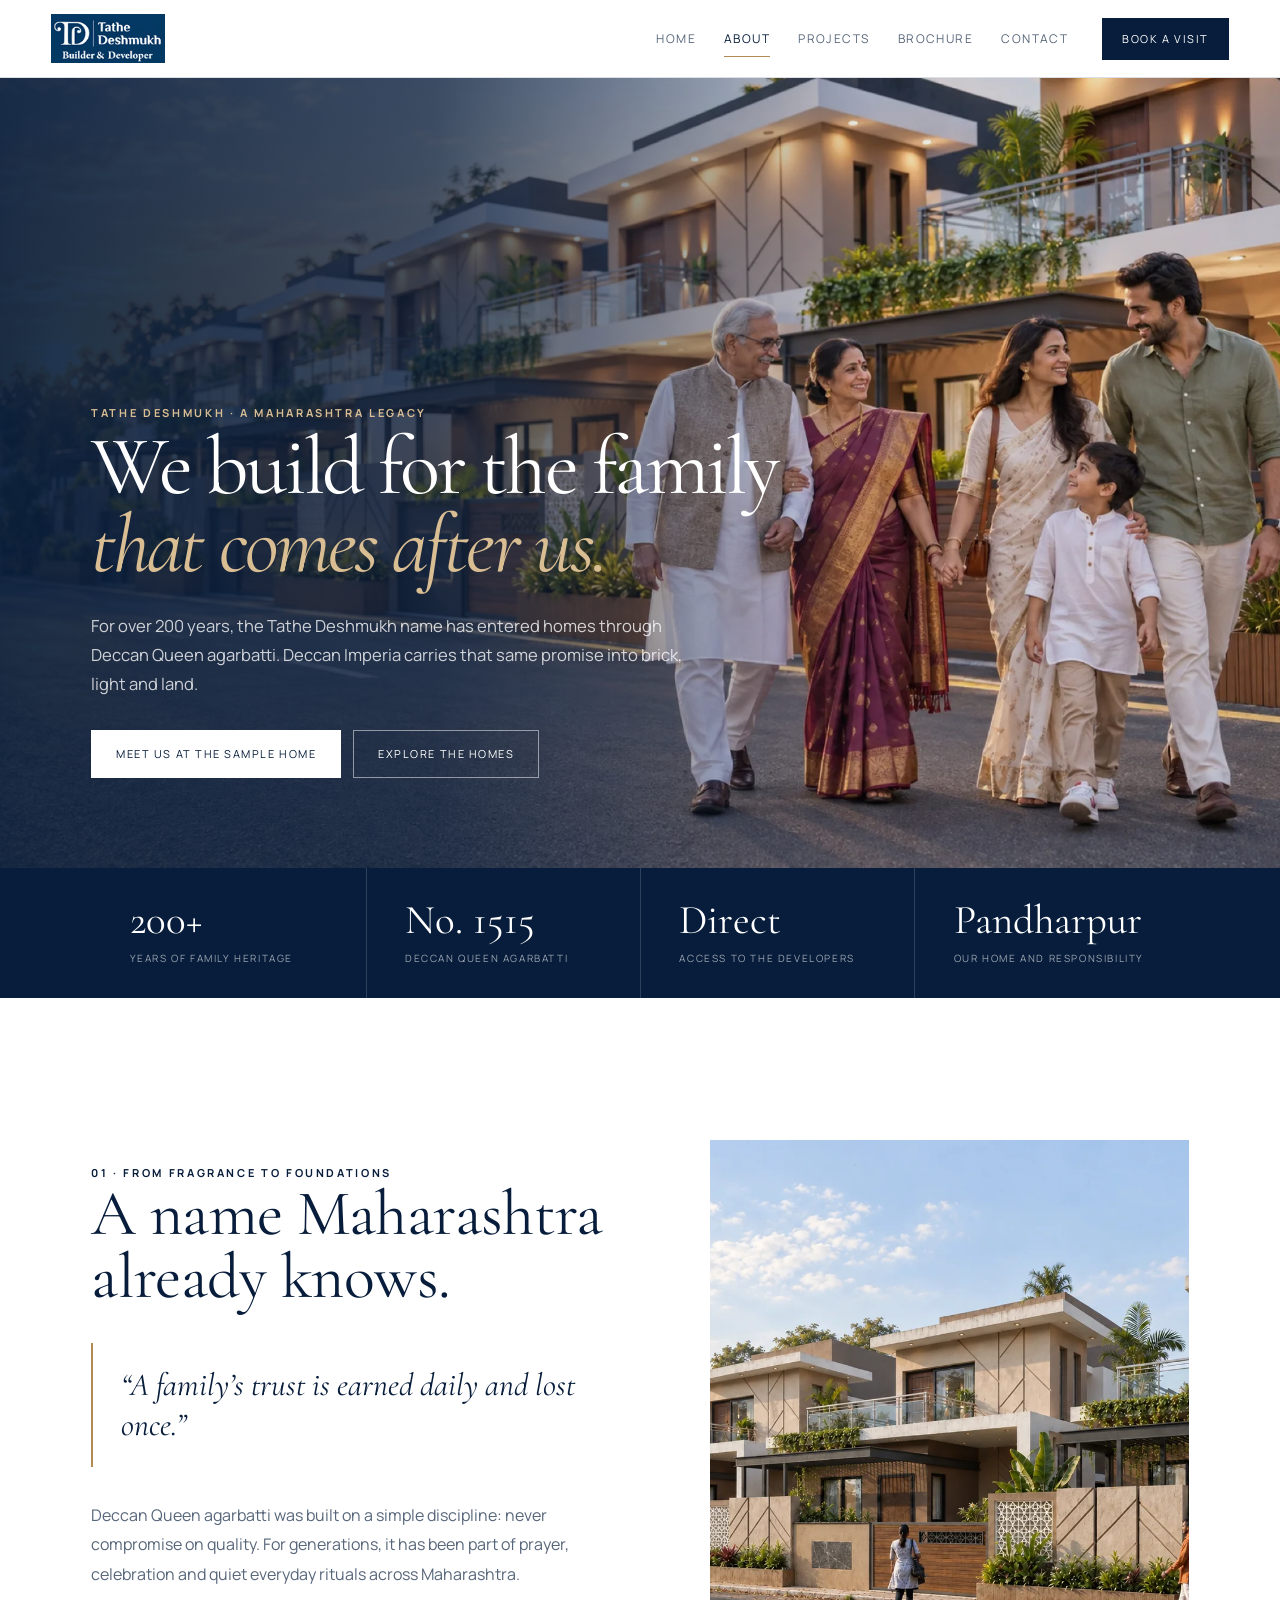
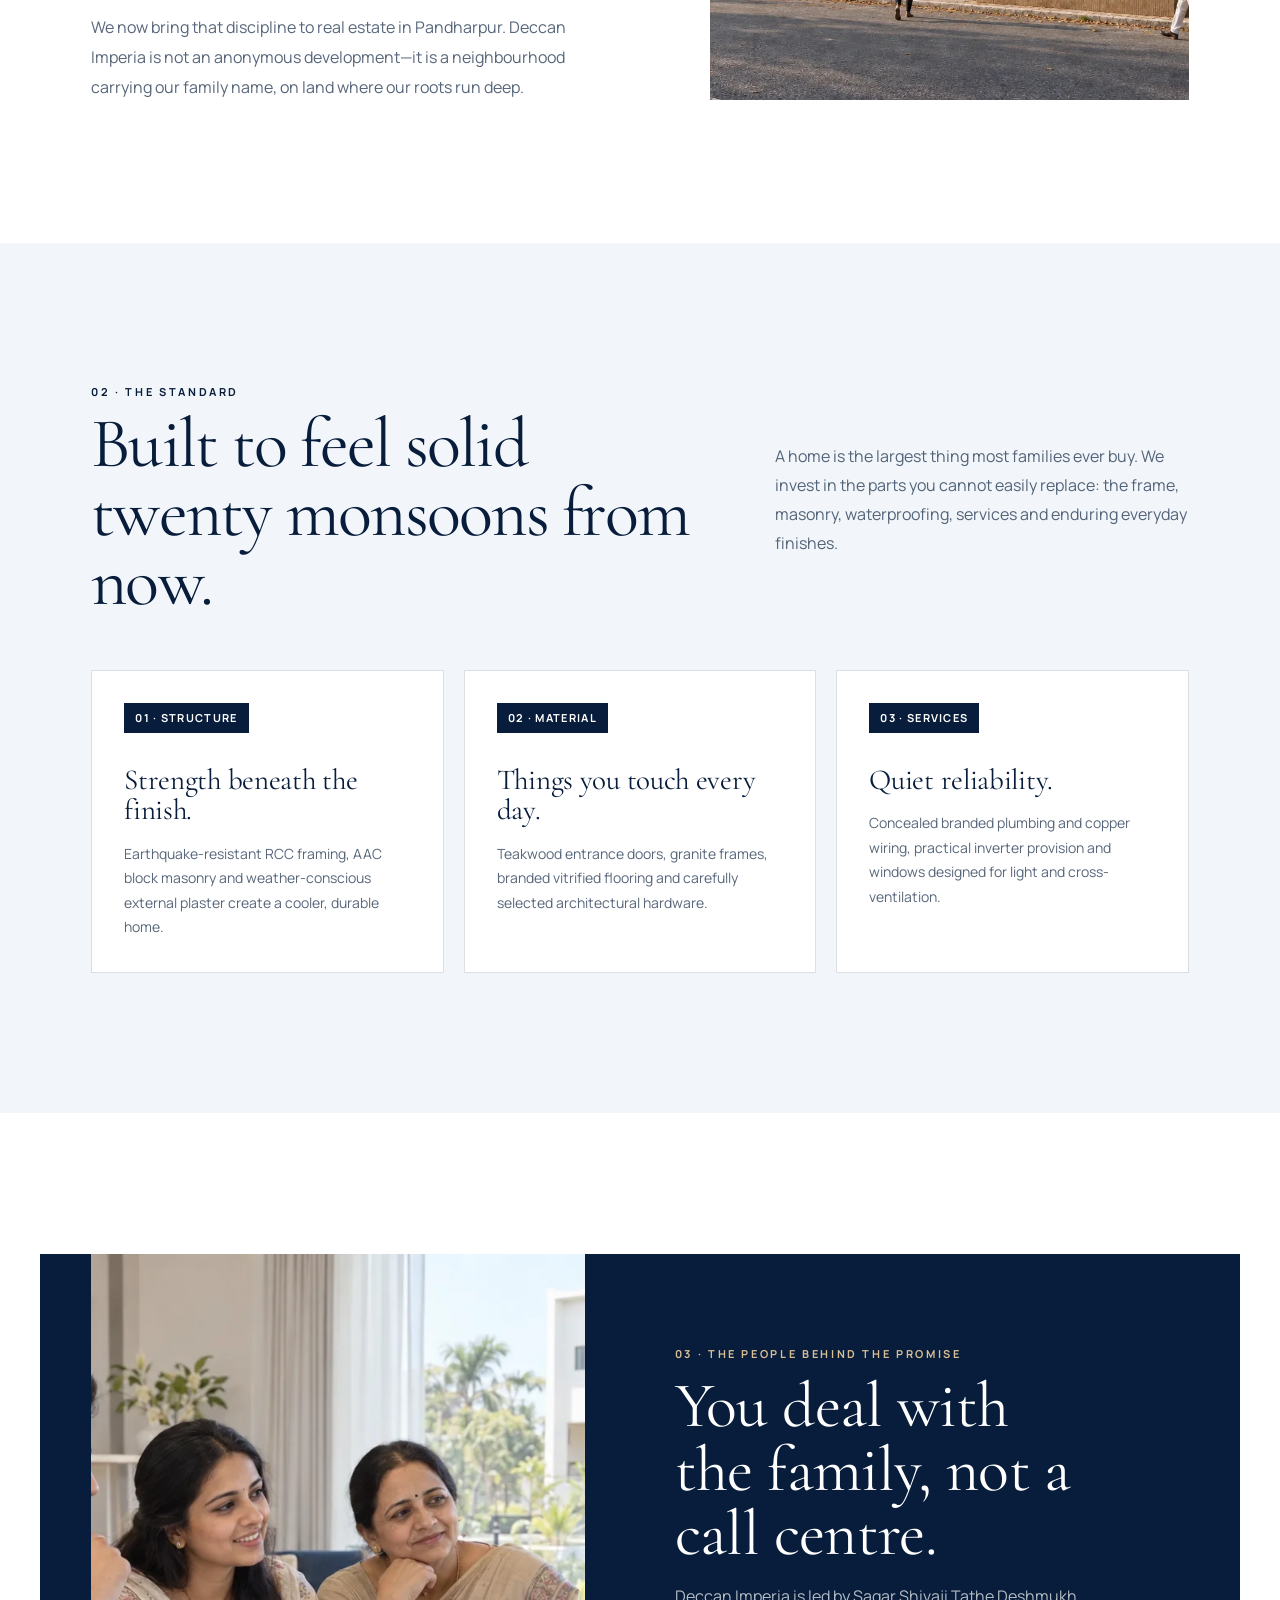
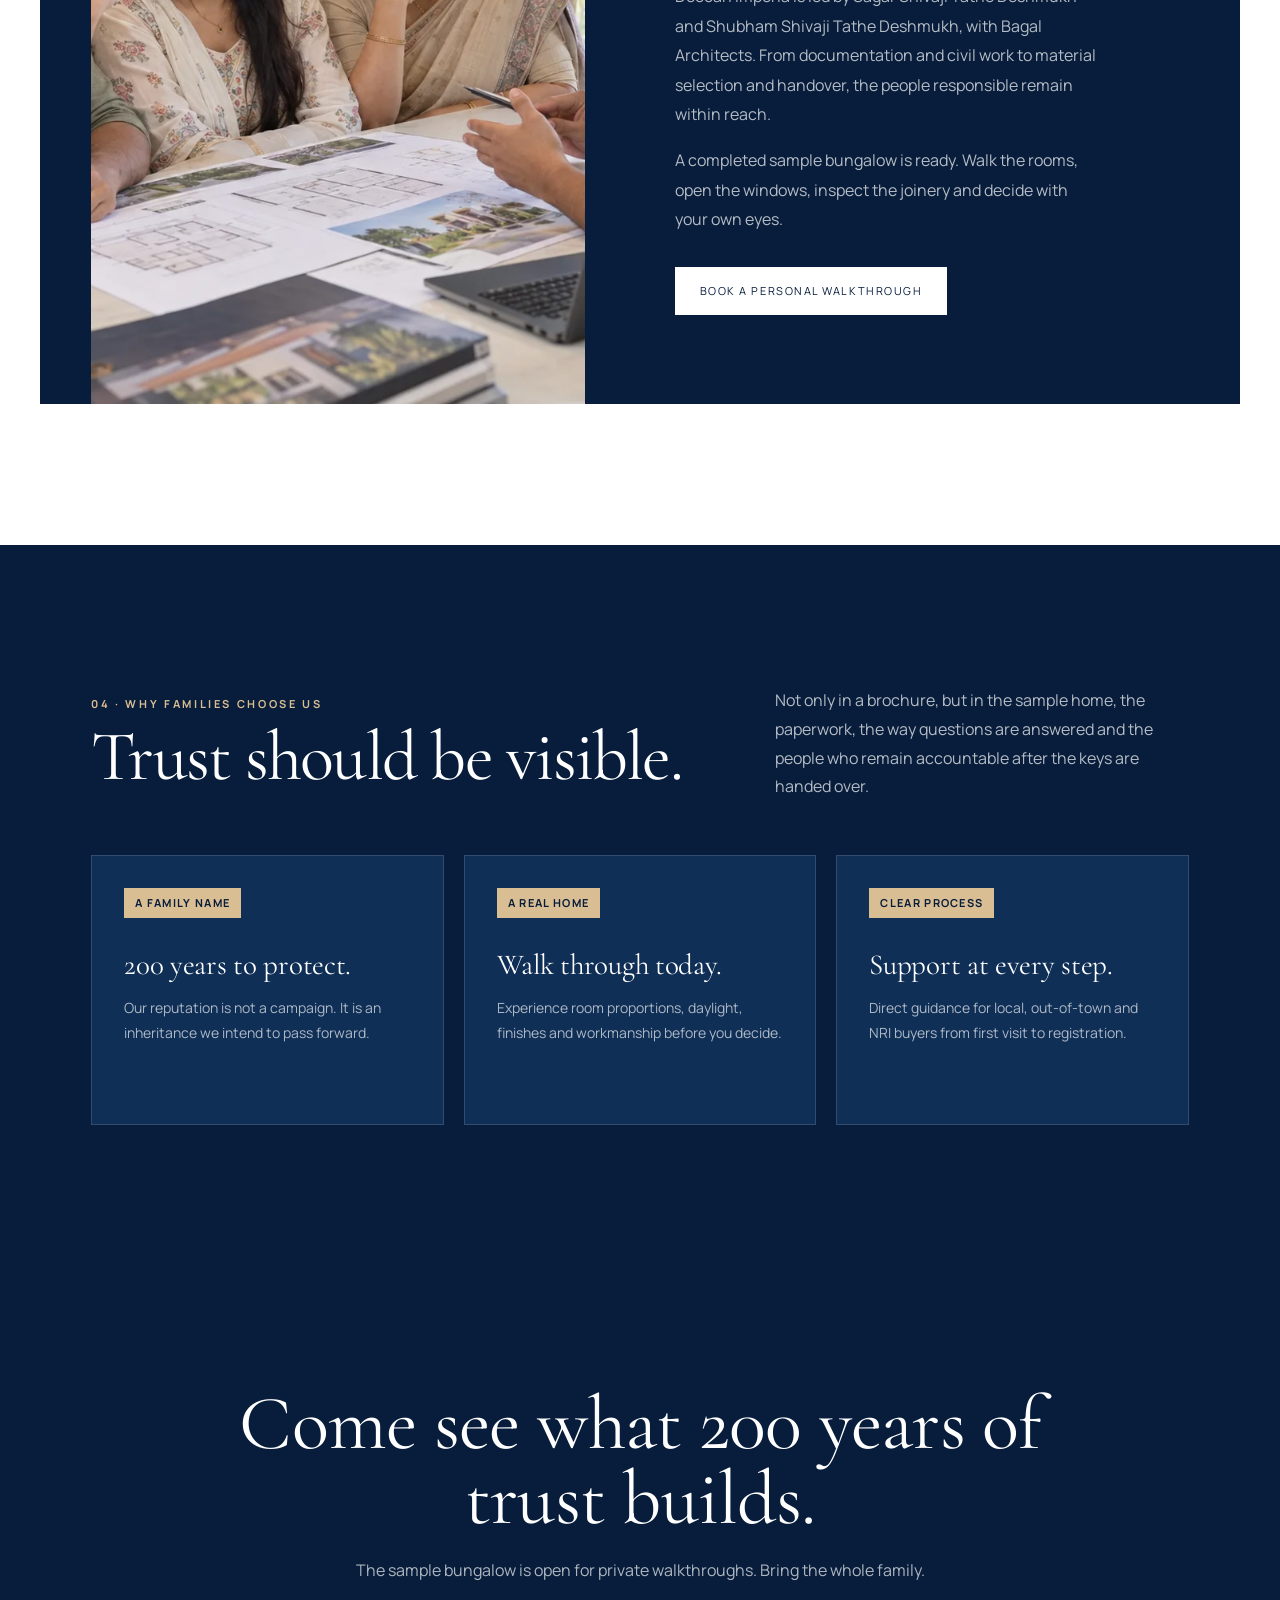
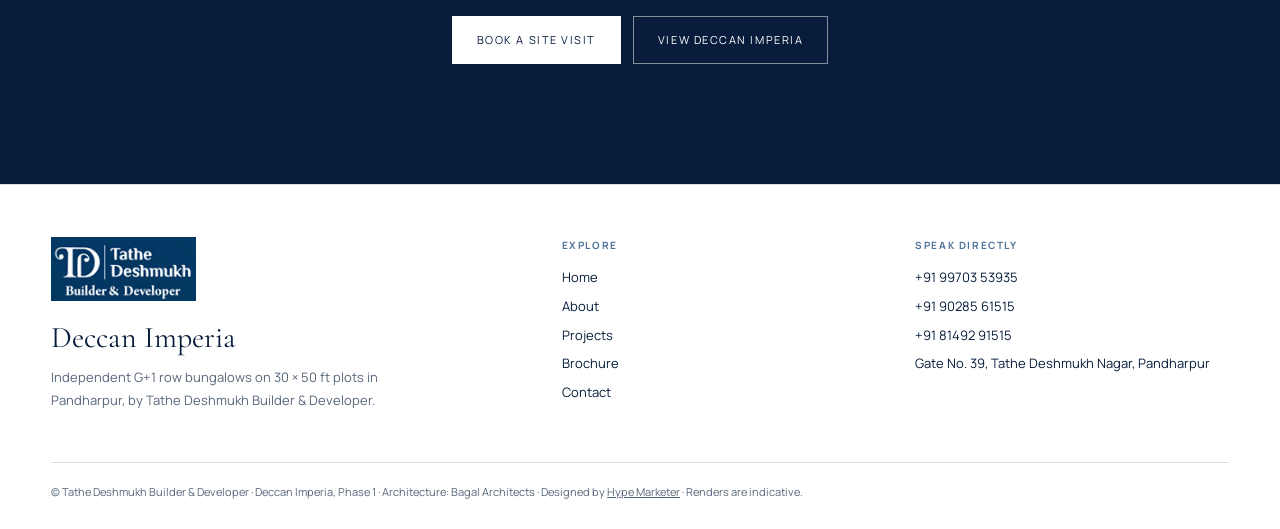
==== commit 399bd12c: "feat(v3-handover): update website with Handover v3 editorial system, interactive brochure, and lifes" ====
--- a/about.html
+++ b/about.html
@@ -4,567 +4,94 @@
 <meta charset="utf-8">
 <meta name="viewport" content="width=device-width, initial-scale=1, viewport-fit=cover">
 <title>About Tathe Deshmukh Builder &amp; Developer, Pandharpur</title>
-<meta name="description" content="Tathe Deshmukh Builder &amp; Developer — 200 years of trust, from Deccan Queen agarbatti to premium luxury bungalows in Pandharpur. Meet the family behind Deccan Imperia.">
+<meta name="description" content="Tathe Deshmukh Builder & Developer — 200 years of trust, from Deccan Queen agarbatti to premium bungalows in Pandharpur. Meet the family behind Deccan Imperia.">
+<link rel="icon" type="image/png" href="assets/brand/tathe-deshmukh-logo.png">
 <link rel="preconnect" href="https://fonts.googleapis.com">
 <link rel="preconnect" href="https://fonts.gstatic.com" crossorigin>
-<link href="https://fonts.googleapis.com/css2?family=Cormorant+Garamond:ital,wght@0,400;0,500;0,600;1,400;1,500&family=Manrope:wght@300;400;500;600&display=swap" rel="stylesheet">
-<link rel="stylesheet" href="css/style.css?v=20260929v5">
-
-<style>
-/* Embedded Critical Styles to prevent CDN caching issues */
-.block-head-center{text-align:center;max-width:820px;margin:0 auto clamp(36px,5vw,56px)}
-.block-head-center .eyebrow{justify-content:center;display:inline-flex;margin-bottom:8px}
-.block-head-center .block-h{margin:.15em auto .35em;text-wrap:balance}
-.block-head-center .block-lede{margin:0 auto;max-width:64ch;text-wrap:pretty}
-
-.page-hero-grid{display:grid;grid-template-columns:1.15fr .85fr;gap:clamp(36px,5vw,72px);align-items:center}
-.about-hero-feature-card{background:#FFFFFF;border:1px solid var(--line);border-radius:4px;overflow:hidden;box-shadow:0 12px 36px rgba(5,57,101,.08);display:flex;flex-direction:column}
-.about-hero-media{position:relative;height:clamp(250px,25vw,310px);overflow:hidden;background:#F4F6F8}
-.about-hero-media img{width:100%;height:100%;object-fit:cover;display:block;transition:transform .5s ease}
-.about-hero-feature-card:hover .about-hero-media img{transform:scale(1.03)}
-.about-hero-badge{position:absolute;top:14px;left:14px;background:rgba(5,57,101,.92);color:#FFFFFF;padding:6px 12px;font:600 11px/1 var(--sans);letter-spacing:.14em;text-transform:uppercase;border-radius:2px;box-shadow:0 4px 12px rgba(0,0,0,.15);z-index:2}
-.about-hero-caption{padding:16px 20px;background:#FFFFFF;border-top:1px solid var(--line);display:flex;align-items:center;justify-content:space-between;gap:14px}
-.about-hero-tag{font:600 10px/1 var(--sans);color:var(--sand);letter-spacing:.16em;text-transform:uppercase;display:block;margin-bottom:4px}
-.about-hero-card-title{font:500 17px/1.2 var(--serif);color:#12161A;margin:0}
-
-.about-img-frame{position:relative;border:1px solid var(--line);border-radius:4px;overflow:hidden;background:#FFFFFF;box-shadow:0 10px 32px rgba(5,57,101,.06)}
-.about-img-frame img{width:100%;height:auto;display:block;object-fit:cover;transition:transform .5s ease}
-.about-img-frame:hover img{transform:scale(1.02)}
-.about-img-caption{padding:14px 18px;background:#FFFFFF;border-top:1px solid var(--line);font:500 11px/1.4 var(--sans);color:var(--sand);letter-spacing:.12em;text-transform:uppercase;display:flex;align-items:center;justify-content:space-between;gap:12px}
-
-.heritage-quote-card{background:linear-gradient(135deg, rgba(5,57,101,.04) 0%, #FFFFFF 100%);border:1px solid var(--line);border-left:4px solid var(--sand);padding:24px 28px;margin:24px 0 28px;border-radius:2px}
-.heritage-quote-sacred{font:600 13px/1 var(--sans);color:var(--sand);letter-spacing:.2em;text-transform:uppercase;margin-bottom:10px;display:flex;align-items:center;gap:8px}
-.heritage-quote-text{font:italic 400 clamp(18px,1.8vw,23px)/1.45 var(--serif);color:#12161A;margin:0}
-
-.about-stats-grid{display:grid;grid-template-columns:repeat(3, minmax(0, 1fr));gap:20px;margin:32px 0 0;padding:24px 0 0;border-top:1px solid var(--line)}
-.about-stat-item{display:flex;flex-direction:column;gap:6px}
-.about-stat-num{font:500 clamp(28px,2.8vw,36px)/1 var(--serif);color:var(--sand);letter-spacing:-.01em}
-.about-stat-lbl{font:500 12px/1.4 var(--sans);color:var(--mute);text-transform:uppercase;letter-spacing:.1em}
-
-.spec-feature-grid{display:grid;grid-template-columns:repeat(2, minmax(0, 1fr));gap:20px;margin-top:24px}
-.spec-feature-card{background:#FFFFFF;border:1px solid var(--line);border-radius:3px;padding:22px;box-shadow:0 4px 16px rgba(5,57,101,.03);transition:all .3s ease;display:flex;flex-direction:column;gap:10px}
-.spec-feature-card:hover{border-color:rgba(5,57,101,.35);box-shadow:0 8px 26px rgba(5,57,101,.08);transform:translateY(-2px)}
-.spec-feature-card .spec-num{font:600 11px/1 var(--sans);color:var(--sand);letter-spacing:.2em;text-transform:uppercase}
-.spec-feature-card h3{font:500 19px/1.3 var(--serif);color:#12161A;margin:0}
-.spec-feature-card p{font-size:13.5px;color:var(--mute);line-height:1.6;margin:0}
-
-.leadership-visual-card{position:relative;border:1px solid var(--line);border-radius:4px;overflow:hidden;background:#FFFFFF;box-shadow:0 12px 38px rgba(5,57,101,.08);margin-bottom:32px}
-.leadership-visual-card img{width:100%;max-height:500px;object-fit:cover;display:block}
-.leadership-visual-overlay{position:absolute;bottom:0;left:0;right:0;padding:28px 32px;background:linear-gradient(to top, rgba(5,57,101,.96) 0%, rgba(5,57,101,.72) 65%, transparent 100%);color:#FFFFFF}
-.leadership-visual-overlay h3{font:400 clamp(22px,2.2vw,30px)/1.25 var(--serif);color:#FFFFFF;margin:0 0 6px}
-.leadership-visual-overlay p{font-size:14px;color:rgba(255,255,255,.92);line-height:1.55;margin:0;max-width:65ch}
-
-.founder-profile-grid{display:grid;grid-template-columns:repeat(2, minmax(0, 1fr));gap:24px}
-.founder-card{background:#FFFFFF;border:1px solid var(--line);border-top:3px solid var(--sand);padding:28px;box-shadow:0 6px 24px rgba(5,57,101,.04);display:flex;flex-direction:column;justify-content:space-between;transition:all .3s ease}
-.founder-card:hover{border-color:rgba(5,57,101,.35);border-top-color:var(--sand);box-shadow:0 10px 32px rgba(5,57,101,.08);transform:translateY(-2px)}
-.founder-header{margin-bottom:14px}
-.founder-role{font:600 11px/1.3 var(--sans);color:var(--sand);letter-spacing:.16em;text-transform:uppercase;display:block;margin-bottom:6px}
-.founder-name{font:500 clamp(22px,2vw,26px)/1.2 var(--serif);color:#12161A;margin:0}
-.founder-bio{font-size:14px;color:#444444;line-height:1.65;margin:0 0 20px}
-.founder-contact-row{display:flex;align-items:center;justify-content:space-between;gap:12px;padding-top:14px;border-top:1px solid var(--line);flex-wrap:wrap}
-.founder-contact-lbl{font:500 11px/1 var(--sans);color:var(--sand);letter-spacing:.14em;text-transform:uppercase}
-.founder-phone-link{font:600 14px/1 var(--sans);color:var(--sand);text-decoration:none;display:inline-flex;align-items:center;gap:6px;transition:color .2s}
-.founder-phone-link:hover{color:#074d87;text-decoration:underline}
-
-.about-gallery-grid{display:grid;grid-template-columns:repeat(3, minmax(0, 1fr));gap:22px;margin-top:36px}
-.about-gallery-card{border:1px solid var(--line);border-radius:3px;overflow:hidden;background:#FFFFFF;box-shadow:0 4px 18px rgba(5,57,101,.04);transition:all .3s ease}
-.about-gallery-card:hover{transform:translateY(-3px);box-shadow:0 10px 30px rgba(5,57,101,.09);border-color:rgba(5,57,101,.3)}
-.about-gallery-thumb{position:relative;height:230px;overflow:hidden;background:#F4F6F8}
-.about-gallery-thumb img{width:100%;height:100%;object-fit:cover;transition:transform .5s ease}
-.about-gallery-card:hover .about-gallery-thumb img{transform:scale(1.04)}
-.about-gallery-info{padding:18px 20px}
-.about-gallery-tag{font:600 10px/1 var(--sans);color:var(--sand);letter-spacing:.16em;text-transform:uppercase;margin-bottom:6px;display:block}
-.about-gallery-info h4{font:500 18px/1.3 var(--serif);color:#12161A;margin:0 0 6px}
-.about-gallery-info p{font-size:13px;color:var(--mute);line-height:1.55;margin:0}
-
-@media (max-width: 900px){
-  .page-hero-grid{grid-template-columns:1fr;gap:28px}
-  .about-hero-media{height:240px}
-  .about-stats-grid{grid-template-columns:repeat(2, 1fr);gap:18px}
-  .spec-feature-grid{grid-template-columns:1fr;gap:16px}
-  .founder-profile-grid{grid-template-columns:1fr;gap:20px}
-  .about-gallery-grid{grid-template-columns:1fr;gap:20px}
-  .leadership-visual-overlay{position:static;background:#053965;padding:24px 20px}
-}
-</style>
-
-<!-- Structured Data: RealEstateAgent & LocalBusiness Schema -->
-<script type="application/ld+json">
-{
-  "@context": "https://schema.org",
-  "@type": ["RealEstateAgent", "LocalBusiness"],
-  "name": "Tathe Deshmukh Builder & Developer — Deccan Imperia",
-  "image": "assets/tour/001-row-wide.webp",
-  "telephone": "+91-9028561515",
-  "url": "https://tathedeccan.hypeos.in/about.html",
-  "address": {
-    "@type": "PostalAddress",
-    "streetAddress": "Gate No. 39, Tathe Deshmukh Nagar, Behind Doodh Pandhari, Pune–Pandharpur Road",
-    "addressLocality": "Pandharpur",
-    "addressRegion": "Maharashtra",
-    "postalCode": "413304",
-    "addressCountry": "IN"
-  },
-  "geo": {
-    "@type": "GeoCoordinates",
-    "latitude": "17.6775",
-    "longitude": "75.3283"
-  }
-}
-</script>
+<link href="https://fonts.googleapis.com/css2?family=Cormorant+Garamond:ital,wght@0,400;0,500;1,400&amp;family=Manrope:wght@300;400;500;600&amp;display=swap" rel="stylesheet">
+<link rel="stylesheet" href="css/style.css?v=20260930-1">
+<link rel="stylesheet" href="css/editorial.css?v=20261007-1">
 </head>
-<body>
-
-<!-- ============================================================ header -->
-<header class="bar solid">
-  <a class="brand" href="index.html" aria-label="Deccan Imperia, Home">
-    <img src="assets/logo/logo.png" alt="Tathe Deshmukh Builder & Developer" class="brand-logo" width="161" height="71">
-    <span class="brand-text"><b>Deccan Imperia</b><small>Tathe Deshmukh</small></span>
-  </a>
-  <nav class="nav" aria-label="Main Navigation">
-    <a href="index.html">Home</a>
-    <a href="about.html" class="active">About</a>
-    <a href="projects.html">Projects</a>
-    <a href="contact.html">Contact</a>
-  </nav>
-  <div class="bar-actions">
-    <a class="btn btn-download" href="assets/brochure/Tathe Deshmukh Builders & Developer.pdf" download="Tathe Deshmukh Builders & Developer.pdf" aria-label="Download Official Brochure" title="Download Official Brochure">
-      <svg width="14" height="14" viewBox="0 0 24 24" fill="none" stroke="currentColor" stroke-width="2" stroke-linecap="round" stroke-linejoin="round" aria-hidden="true"><path d="M21 15v4a2 2 0 0 1-2 2H5a2 2 0 0 1-2-2v-4"/><polyline points="7 10 12 15 17 10"/><line x1="12" y1="15" x2="12" y2="3"/></svg>
-      <span>Download</span>
-    </a>
-    <a class="btn btn-solid" href="contact.html">Book a visit</a>
-    <button class="nav-toggle" aria-label="Toggle navigation menu" aria-expanded="false">
-      <span></span><span></span><span></span>
-    </button>
-  </div>
+<body class="editorial-page">
+<header class="site-header">
+  <a class="site-brand" href="index.html" aria-label="Deccan Imperia home"><img class="site-brand-logo" src="assets/brand/tathe-deshmukh-logo.png" width="161" height="71" alt=""></a>
+  <nav class="site-nav" aria-label="Main navigation"><a href="index.html">Home</a><a class="active" href="about.html">About</a><a href="projects.html">Projects</a><a href="brochure.html">Brochure</a><a href="contact.html">Contact</a></nav>
+  <a class="nav-cta" href="contact.html#enquire">Book a visit</a>
+  <button class="menu-toggle" type="button" aria-label="Open navigation" aria-expanded="false"><span></span><span></span><span></span></button>
 </header>
 
-<!-- Mobile Navigation Drawer -->
-<div class="mobile-drawer-backdrop" aria-hidden="true"></div>
-<aside class="mobile-drawer" aria-label="Mobile Navigation">
-  <div class="mobile-drawer-header">
-    <div class="brand">
-      <img src="assets/logo/logo.png" alt="Tathe Deshmukh Builder & Developer" class="brand-logo" width="161" height="71">
-      <span class="brand-text"><b>Deccan Imperia</b><small>Tathe Deshmukh</small></span>
+<main class="editorial-main">
+  <section class="page-hero-new">
+    <img src="assets/lifestyle/about-family.webp" alt="A contemporary Maharashtrian family outside Deccan Imperia row bungalows in Pandharpur" fetchpriority="high">
+    <div class="page-hero-copy">
+      <p class="eyebrow">Tathe Deshmukh · A Maharashtra legacy</p>
+      <h1>We build for the family <em>that comes after us.</em></h1>
+      <p>For over 200 years, the Tathe Deshmukh name has entered homes through Deccan Queen agarbatti. Deccan Imperia carries that same promise into brick, light and land.</p>
+      <div class="hero-actions"><a class="button-white" href="contact.html#enquire">Meet us at the sample home</a><a class="button-line" href="projects.html">Explore the homes</a></div>
     </div>
-    <button class="mobile-drawer-close" aria-label="Close menu">&times;</button>
-  </div>
-  <nav class="mobile-drawer-nav">
-    <a href="index.html">Home <span>→</span></a>
-    <a href="about.html" class="active">About <span>→</span></a>
-    <a href="projects.html">Projects <span>→</span></a>
-    <a href="contact.html">Contact <span>→</span></a>
-  </nav>
-  <div class="mobile-drawer-actions">
-    <a class="btn btn-download" href="assets/brochure/Tathe Deshmukh Builders & Developer.pdf" download="Tathe Deshmukh Builders & Developer.pdf">
-      <svg width="14" height="14" viewBox="0 0 24 24" fill="none" stroke="currentColor" stroke-width="2" stroke-linecap="round" stroke-linejoin="round" aria-hidden="true"><path d="M21 15v4a2 2 0 0 1-2 2H5a2 2 0 0 1-2-2v-4"/><polyline points="7 10 12 15 17 10"/><line x1="12" y1="15" x2="12" y2="3"/></svg>
-      <span>Download Brochure</span>
-    </a>
-    <a class="btn btn-solid" href="contact.html">Book a visit</a>
-  </div>
-  <div class="mobile-drawer-contact">
-    <b>Site &amp; Sales Office</b>
-    <p>Gate No. 39, Tathe Deshmukh Nagar, Behind Doodh Pandhari, Pune–Pandharpur Road, Pandharpur</p>
-    <a href="tel:+919028561515">+91 90285 61515</a>
-    <a href="tel:+918149291515">+91 81492 91515</a>
-  </div>
-</aside>
+  </section>
 
-<main>
+  <section class="number-band" aria-label="Our story at a glance">
+    <div class="editorial-wrap number-grid">
+      <div class="number-item"><strong>200+</strong><span>Years of family heritage</span></div>
+      <div class="number-item"><strong>No. 1515</strong><span>Deccan Queen agarbatti</span></div>
+      <div class="number-item"><strong>Direct</strong><span>Access to the developers</span></div>
+      <div class="number-item"><strong>Pandharpur</strong><span>Our home and responsibility</span></div>
+    </div>
+  </section>
 
-<!-- ============================================================ Hero -->
-<section class="page-hero">
-  <div class="wrap">
-    <div class="page-hero-grid">
-      <div>
-        <p class="eyebrow">Tathe Deshmukh Builder &amp; Developer · Pandharpur</p>
-        <h1 class="page-h">Two Centuries of Trust.<br><em>Now in the Homes We Build.</em></h1>
-        <p class="page-lede">
-          Most builders ask you to trust a brand you have never heard of. For over 200 years, the Tathe Deshmukh family has been part of Indian households through Deccan Queen agarbatti (No. 1515) — carrying purity, quality, and unbroken trust into millions of homes. Deccan Imperia is that exact promise, sculpted in brick, teakwood, and concrete.
-        </p>
-        <div style="display:flex;gap:12px;flex-wrap:wrap;margin:24px 0 20px">
-          <a class="btn btn-solid" href="contact.html">Book a Site Visit</a>
-          <a class="btn btn-line btn-download" href="assets/brochure/Tathe Deshmukh Builders & Developer.pdf" download="Tathe Deshmukh Builders & Developer.pdf">Download Brochure (PDF)</a>
-        </div>
-        <div class="page-pills" style="margin-top:0">
-          <span class="pill">200-Year Family Legacy</span>
-          <span class="pill">Deccan Queen Agarbatti (No. 1515)</span>
-          <span class="pill">100% Clear Title NA Land</span>
-          <span class="pill">Native Pandharpur Roots</span>
-        </div>
+  <section class="editorial-section">
+    <div class="editorial-wrap story-grid">
+      <div class="story-copy">
+        <p class="eyebrow">01 · From fragrance to foundations</p>
+        <h2>A name Maharashtra already knows.</h2>
+        <div class="pull-quote">“A family’s trust is earned daily and lost once.”</div>
+        <p>Deccan Queen agarbatti was built on a simple discipline: never compromise on quality. For generations, it has been part of prayer, celebration and quiet everyday rituals across Maharashtra.</p>
+        <p>We now bring that discipline to real estate in Pandharpur. Deccan Imperia is not an anonymous development—it is a neighbourhood carrying our family name, on land where our roots run deep.</p>
       </div>
-      <div>
-        <div class="about-hero-feature-card">
-          <div class="about-hero-media">
-            <img src="assets/tour/001-row-wide.webp" alt="Completed Deccan Imperia luxury row bungalow in Pandharpur" width="720" height="480">
-            <span class="about-hero-badge">✦ Sample Villa Ready to Visit</span>
-          </div>
-          <div class="about-hero-caption">
-            <div>
-              <span class="about-hero-tag">On-Site Reality · Gate No. 39</span>
-              <h3 class="about-hero-card-title">Tradition Rooted. <em>Future Ready.</em></h3>
-            </div>
-            <a class="btn btn-solid" href="contact.html" style="font-size:12px;padding:8px 16px;white-space:nowrap">Book Tour →</a>
-          </div>
-        </div>
+      <div class="story-media"><img src="assets/tour/001-row-wide.webp" alt="Photorealistic view of the Deccan Imperia row of villas in Pandharpur" loading="lazy" decoding="async" width="1672" height="941"></div>
+    </div>
+  </section>
+
+  <section class="editorial-section mist">
+    <div class="editorial-wrap">
+      <div class="section-heading"><div><p class="eyebrow">02 · The standard</p><h2>Built to feel solid twenty monsoons from now.</h2></div><p>A home is the largest thing most families ever buy. We invest in the parts you cannot easily replace: the frame, masonry, waterproofing, services and enduring everyday finishes.</p></div>
+      <div class="card-grid">
+        <article class="info-card"><span class="card-index">01 · Structure</span><h3>Strength beneath the finish.</h3><p>Earthquake-resistant RCC framing, AAC block masonry and weather-conscious external plaster create a cooler, durable home.</p></article>
+        <article class="info-card"><span class="card-index">02 · Material</span><h3>Things you touch every day.</h3><p>Teakwood entrance doors, granite frames, branded vitrified flooring and carefully selected architectural hardware.</p></article>
+        <article class="info-card"><span class="card-index">03 · Services</span><h3>Quiet reliability.</h3><p>Concealed branded plumbing and copper wiring, practical inverter provision and windows designed for light and cross-ventilation.</p></article>
       </div>
     </div>
-  </div>
-</section>
+  </section>
 
-<!-- ============================================================ Section 1: From Fragrance to Foundations -->
-<section class="block" id="heritage">
-  <div class="wrap">
-    <div class="split split-55-45">
-      <div>
-        <p class="eyebrow">01 · Sacred Roots</p>
-        <h2 class="block-h">From Fragrance to Foundations.</h2>
-        
-        <div class="heritage-quote-card">
-          <div class="heritage-quote-sacred">
-            <svg width="14" height="14" viewBox="0 0 24 24" fill="currentColor" aria-hidden="true"><path d="M12 2l3.09 6.26L22 9.27l-5 4.87 1.18 6.88L12 17.77l-6.18 3.25L7 14.14 2 9.27l6.91-1.01L12 2z"/></svg>
-            <span>॥ श्री विठ्ठल ॥ · 200-Year Sacred Legacy</span>
-          </div>
-          <p class="heritage-quote-text">
-            "The Tathe Deshmukh name is best known for Deccan Queen agarbatti No. 1515, a legacy two centuries in the making."
-          </p>
-        </div>
-
-        <p style="color:var(--mute);line-height:1.8;font-size:15px;margin-bottom:16px">
-          It was built on one unchanging principle: <b>never compromise on quality, because a family's trust is earned daily and lost once.</b> For generations, in the sanctum of the revered Shri Vitthal-Rukmini temple and in prayer altars across the nation, our family's agarbatti has accompanied moments of devotion, peace, and spiritual purity.
-        </p>
-        <p style="color:var(--mute);line-height:1.8;font-size:15px;margin-bottom:0">
-          We bring that same sacred standard of honesty into real estate. When you invest in a Deccan Imperia bungalow, you are not buying from an anonymous speculative entity — you are partnering directly with a 200-year-old local family with deep native roots, self-owned unencumbered land holdings, and an ancestral reputation to protect for the next two centuries.
-        </p>
-
-        <div class="about-stats-grid">
-          <div class="about-stat-item">
-            <span class="about-stat-num">200+</span>
-            <span class="about-stat-lbl">Years Family Trust</span>
-          </div>
-          <div class="about-stat-item">
-            <span class="about-stat-num">100%</span>
-            <span class="about-stat-lbl">Clear Freehold NA</span>
-          </div>
-          <div class="about-stat-item">
-            <span class="about-stat-num">Zero</span>
-            <span class="about-stat-lbl">Mortgages / Third-Party Debt</span>
-          </div>
-        </div>
-      </div>
-
-      <div>
-        <div class="about-img-frame">
-          <img src="assets/img/heritage-pandharpur.jpg" alt="Pandharpur sacred sunrise and Tathe Deshmukh 200-year heritage" width="700" height="700">
-          <div class="about-img-caption">
-            <span>Pandharpur · Land of Lord Vitthal</span>
-            <span style="color:var(--mute);font-size:10px">Est. Generational Legacy</span>
-          </div>
-        </div>
+  <section class="editorial-section">
+    <div class="editorial-wrap people-panel">
+      <img src="assets/lifestyle/family-consultation.webp" alt="A Maharashtrian family reviewing their Deccan Imperia home with a local property advisor" loading="lazy">
+      <div class="people-copy">
+        <p class="eyebrow">03 · The people behind the promise</p>
+        <h2>You deal with the family, not a call centre.</h2>
+        <p>Deccan Imperia is led by Sagar Shivaji Tathe Deshmukh and Shubham Shivaji Tathe Deshmukh, with Bagal Architects. From documentation and civil work to material selection and handover, the people responsible remain within reach.</p>
+        <p>A completed sample bungalow is ready. Walk the rooms, open the windows, inspect the joinery and decide with your own eyes.</p>
+        <div class="hero-actions"><a class="button-white" href="contact.html#enquire">Book a personal walkthrough</a></div>
       </div>
     </div>
-  </div>
-</section>
+  </section>
 
-<!-- ============================================================ Section 2: Why We Build the Way We Build -->
-<section class="block" style="background:var(--ink-2);border-top:1px solid var(--line);border-bottom:1px solid var(--line)">
-  <div class="wrap">
-    <div class="block-head-center">
-      <p class="eyebrow">02 · Build Standards</p>
-      <h2 class="block-h">Why We Over-Engineer Every Detail.</h2>
-      <p class="block-lede">
-        A home is the largest investment most families ever make. We refuse to cut corners behind drywall or hide subpar work under coats of paint. Every millimeter of Deccan Imperia is engineered to remain rock-solid twenty monsoons from now.
-      </p>
-    </div>
-
-    <div class="split split-45-55 align-start">
-      <div style="display:flex;flex-direction:column;gap:20px">
-        <div class="about-img-frame">
-          <img src="assets/img/craftsmanship-detail.jpg" alt="Bespoke solid teakwood door joinery and brass hardware at Deccan Imperia" width="720" height="720">
-          <div class="about-img-caption">
-            <span>Authentic Teakwood Joinery &amp; Brass Hardware</span>
-            <span style="color:var(--mute);font-size:10px">Bespoke Millwork</span>
-          </div>
-        </div>
-
-        <div class="about-img-frame">
-          <img src="assets/tour/004-approach-steps.webp" alt="Completed granite plinth steps and lush arrival landscaping" width="720" height="480">
-          <div class="about-img-caption">
-            <span>Solid Granite Plinth &amp; Approach Steps</span>
-            <span style="color:var(--mute);font-size:10px">On-Site Reality</span>
-          </div>
-        </div>
-      </div>
-
-      <div>
-        <div class="spec-feature-grid" style="margin-top:0">
-          <div class="spec-feature-card">
-            <span class="spec-num">Standard 01</span>
-            <h3>Earthquake-Resistant RCC &amp; AAC Masonry</h3>
-            <p>
-              Seismic-compliant RCC framed structure built with premium-grade certified cement. High-density AAC block masonry provides 3–5°C natural thermal cooling against Pandharpur's summer heat, protected by external double sand-faced waterproof plaster.
-            </p>
-          </div>
-
-          <div class="spec-feature-card">
-            <span class="spec-num">Standard 02</span>
-            <h3>Solid Teakwood &amp; Full Granite Frames</h3>
-            <p>
-              Grand teakwood main entrance doors with bespoke brass hardware and Europa multi-point security locking. Full solid granite door and window frames throughout ensure zero termite risk and lifetime protection against moisture.
-            </p>
-          </div>
-
-          <div class="spec-feature-card">
-            <span class="spec-num">Standard 03</span>
-            <h3>Large-Format Tiles &amp; Tactile Finishes</h3>
-            <p>
-              Luxurious 800 × 1600 mm glazed vitrified tiles across living, dining, and master suites. Anti-skid designer ceramic tiling in all bathrooms, private sit-outs, and terrace decks with concealed brass floor drains.
-            </p>
-          </div>
-
-          <div class="spec-feature-card">
-            <span class="spec-num">Standard 04</span>
-            <h3>Concealed Utilities &amp; 3-Track Windows</h3>
-            <p>
-              Heavy-gauge CPVC/UPVC concealed piping with branded hot/cold diverters in all bathrooms. Fire-retardant concealed copper wiring with modular switches, inverter provisions, and sound-dampening 3-track sliding windows with mosquito mesh.
-            </p>
-          </div>
-        </div>
-
-        <div style="margin-top:24px;padding:20px 24px;background:#FFFFFF;border:1px solid var(--line);border-radius:3px;display:flex;align-items:center;justify-content:space-between;flex-wrap:wrap;gap:16px">
-          <div>
-            <b style="font-size:15px;color:#12161A;display:block">Want to verify every structural material?</b>
-            <span style="font-size:13px;color:var(--mute)">Review the complete technical specifications and brand matrix.</span>
-          </div>
-          <a class="btn btn-solid" href="projects.html#specs">View Full Specs Matrix →</a>
-        </div>
+  <section class="editorial-section navy">
+    <div class="editorial-wrap">
+      <div class="section-heading"><div><p class="eyebrow">04 · Why families choose us</p><h2>Trust should be visible.</h2></div><p>Not only in a brochure, but in the sample home, the paperwork, the way questions are answered and the people who remain accountable after the keys are handed over.</p></div>
+      <div class="card-grid">
+        <article class="info-card"><span class="card-index">A family name</span><h3>200 years to protect.</h3><p>Our reputation is not a campaign. It is an inheritance we intend to pass forward.</p></article>
+        <article class="info-card"><span class="card-index">A real home</span><h3>Walk through today.</h3><p>Experience room proportions, daylight, finishes and workmanship before you decide.</p></article>
+        <article class="info-card"><span class="card-index">Clear process</span><h3>Support at every step.</h3><p>Direct guidance for local, out-of-town and NRI buyers from first visit to registration.</p></article>
       </div>
     </div>
-  </div>
-</section>
+  </section>
 
-<!-- ============================================================ Section 3: The People Behind Deccan Imperia -->
-<section class="block" id="leadership">
-  <div class="wrap">
-    <div class="block-head-center">
-      <p class="eyebrow">03 · Hands-On Leadership</p>
-      <h2 class="block-h">You Deal With the Family Directly.</h2>
-      <p class="block-lede">
-        At Deccan Imperia, there are no impersonal call centers, third-party broker networks, or corporate middlemen. The developers themselves are on-site daily, guiding every stage of construction and answering your questions personally.
-      </p>
-    </div>
-
-    <!-- Leadership Hero Visual -->
-    <div class="leadership-visual-card">
-      <img src="assets/img/founders-leadership.jpg" alt="Sagar and Shubham Tathe Deshmukh overseeing bungalow development at Deccan Imperia" width="1200" height="520">
-      <div class="leadership-visual-overlay">
-        <h3>Hands-On Daily Stewardship On-Site</h3>
-        <p>
-          From reviewing blueprints with architecture partners Bagal Architects to personally inspecting every delivery of teakwood and steel, the Tathe Deshmukh brothers maintain personal accountability for every home.
-        </p>
-      </div>
-    </div>
-
-    <!-- Founder Cards -->
-    <div class="founder-profile-grid">
-      <div class="founder-card">
-        <div>
-          <div class="founder-header">
-            <span class="founder-role">Managing Partner · Land Titling &amp; Civil Approvals</span>
-            <h3 class="founder-name">Sagar Shivaji Tathe Deshmukh</h3>
-          </div>
-          <p class="founder-bio">
-            Directly oversees master planning, 100% Non-Agricultural (NA 44) title clearances, municipal sanctions, and civil infrastructure at Tathe Deshmukh Nagar. Sagar ensures that every customer receives clear, unencumbered freehold documentation with hassle-free nationalized bank loan approvals.
-          </p>
-        </div>
-        <div class="founder-contact-row">
-          <span class="founder-contact-lbl">Direct Consultation:</span>
-          <a href="tel:+919028561515" class="founder-phone-link">
-            <svg width="14" height="14" viewBox="0 0 24 24" fill="none" stroke="currentColor" stroke-width="2" stroke-linecap="round" stroke-linejoin="round" aria-hidden="true"><path d="M22 16.92v3a2 2 0 0 1-2.18 2 19.79 19.79 0 0 1-8.63-3.07 19.5 19.5 0 0 1-6-6 19.79 19.79 0 0 1-3.07-8.67A2 2 0 0 1 4.11 2h3a2 2 0 0 1 2 1.72 12.84 12.84 0 0 0 .7 2.81 2 2 0 0 1-.45 2.11L8.09 9.91a16 16 0 0 0 6 6l1.27-1.27a2 2 0 0 1 2.11-.45 12.84 12.84 0 0 0 2.81.7A2 2 0 0 1 22 16.92z"/></svg>
-            <span>+91 90285 61515</span>
-          </a>
-        </div>
-      </div>
-
-      <div class="founder-card">
-        <div>
-          <div class="founder-header">
-            <span class="founder-role">Managing Partner · Execution &amp; Architectural Partner Liaison</span>
-            <h3 class="founder-name">Shubham Shivaji Tathe Deshmukh</h3>
-          </div>
-          <p class="founder-bio">
-            Spearheads architectural execution in partnership with <b>Bagal Architects</b>, overseeing luxury material procurement, quality assurance inspections, and bespoke client modifications. Shubham personally inspects on-site finishes to ensure every home honors the 200-year family standard.
-          </p>
-        </div>
-        <div class="founder-contact-row">
-          <span class="founder-contact-lbl">Direct Consultation:</span>
-          <a href="tel:+918149291515" class="founder-phone-link">
-            <svg width="14" height="14" viewBox="0 0 24 24" fill="none" stroke="currentColor" stroke-width="2" stroke-linecap="round" stroke-linejoin="round" aria-hidden="true"><path d="M22 16.92v3a2 2 0 0 1-2.18 2 19.79 19.79 0 0 1-8.63-3.07 19.5 19.5 0 0 1-6-6 19.79 19.79 0 0 1-3.07-8.67A2 2 0 0 1 4.11 2h3a2 2 0 0 1 2 1.72 12.84 12.84 0 0 0 .7 2.81 2 2 0 0 1-.45 2.11L8.09 9.91a16 16 0 0 0 6 6l1.27-1.27a2 2 0 0 1 2.11-.45 12.84 12.84 0 0 0 2.81.7A2 2 0 0 1 22 16.92z"/></svg>
-            <span>+91 81492 91515</span>
-          </a>
-        </div>
-      </div>
-    </div>
-
-    <!-- Architecture Partner Callout -->
-    <div style="margin-top:24px;padding:18px 24px;background:#FFFFFF;border:1px solid var(--line);border-radius:3px;display:flex;align-items:center;justify-content:space-between;flex-wrap:wrap;gap:14px">
-      <div style="display:flex;align-items:center;gap:14px">
-        <span style="font:600 11px/1 var(--sans);color:var(--sand);letter-spacing:.18em;text-transform:uppercase;padding:6px 12px;background:rgba(5,57,101,.06);border:1px solid rgba(5,57,101,.15);border-radius:2px">Architecture Partner</span>
-        <span style="font-size:14px;color:#12161A">Masterplanning &amp; Contemporary Elevation by <b>Bagal Architects</b></span>
-      </div>
-      <a class="btn btn-line" href="projects.html" style="font-size:12px;padding:8px 16px">View Architectural Layouts →</a>
-    </div>
-  </div>
-</section>
-
-<!-- ============================================================ Section 4: Real Sample Bungalow Gallery -->
-<section class="block" style="background:var(--ink-2);border-top:1px solid var(--line);border-bottom:1px solid var(--line)">
-  <div class="wrap">
-    <div class="block-head-center">
-      <p class="eyebrow">04 · Tangible Proof</p>
-      <h2 class="block-h">Don't Take Our Word.<br><em>Walk Through It Today.</em></h2>
-      <p class="block-lede">
-        Unlike developers who sell promises on 3D renderings, our sample row bungalow at Gate No. 39 is fully built, finished, and ready for you and your family to tour before you commit a single rupee.
-      </p>
-    </div>
-
-    <div class="about-gallery-grid">
-      <div class="about-gallery-card">
-        <div class="about-gallery-thumb">
-          <img src="assets/tour/001-row-wide.webp" alt="Completed row bungalow street elevation at Deccan Imperia Pandharpur" width="480" height="320">
-        </div>
-        <div class="about-gallery-info">
-          <span class="about-gallery-tag">Exterior Architecture</span>
-          <h4>Modern Contemporary Facade</h4>
-          <p>Double-height volume with covered car porch, stone-textured accents, and private perimeter boundary wall.</p>
-        </div>
-      </div>
-
-      <div class="about-gallery-card">
-        <div class="about-gallery-thumb">
-          <img src="assets/tour/015-main-terrace.webp" alt="Open sky master bedroom private terrace deck" width="480" height="320">
-        </div>
-        <div class="about-gallery-info">
-          <span class="about-gallery-tag">Private Terrace Deck</span>
-          <h4>Open-Sky Upper Lounge</h4>
-          <p>Tempered glass railings, weatherproof ceramic tiling, and sweeping panoramic views of Pandharpur's open skies.</p>
-        </div>
-      </div>
-
-      <div class="about-gallery-card">
-        <div class="about-gallery-thumb">
-          <img src="assets/tour/016-garden-deck.webp" alt="Ground floor private garden deck and sit-out" width="480" height="320">
-        </div>
-        <div class="about-gallery-info">
-          <span class="about-gallery-tag">Outdoor Living</span>
-          <h4>Ground Garden Sit-Out</h4>
-          <p>Seamless transition from the dining hall into a private landscaped sit-out deck for morning tea and family gatherings.</p>
-        </div>
-      </div>
-    </div>
-
-    <div style="display:flex;justify-content:center;margin-top:36px">
-      <a class="btn btn-solid" href="contact.html">Schedule an In-Person Walkthrough</a>
-    </div>
-  </div>
-</section>
-
-<!-- ============================================================ Section 5: The Four Guarantees -->
-<section class="block">
-  <div class="wrap">
-    <div class="block-head-center">
-      <p class="eyebrow">05 · Peace of Mind</p>
-      <h2 class="block-h">The Four Guarantees of Tathe Deshmukh.</h2>
-      <p class="block-lede">
-        Whether you are purchasing your family's permanent residence or an appreciative holiday bungalow in Pandharpur, we make the entire process secure, transparent, and dignified.
-      </p>
-    </div>
-
-    <div class="grid-2">
-      <div class="card-luxury card-luxury-accent">
-        <h3 style="font-size:21px;color:#12161A;margin:0 0 10px">✦ Two Centuries of Family Honor</h3>
-        <p style="font-size:14.5px;color:var(--mute);line-height:1.65;margin:0">
-          In a market where speculative builders come and go, the Tathe Deshmukh family has served Indian homes for two centuries through Deccan Queen agarbatti. Our reputation is our most valued inheritance, and we protect it with absolute transparency.
-        </p>
-      </div>
-
-      <div class="card-luxury card-luxury-accent">
-        <h3 style="font-size:21px;color:#12161A;margin:0 0 10px">✦ Completed Sample Villa on Site</h3>
-        <p style="font-size:14.5px;color:var(--mute);line-height:1.65;margin:0">
-          No guessing from artistic impressions or waiting years for construction to start. Our sample bungalow is completely built and standing at Gate No. 39. Experience ceiling heights, natural sunlight, joinery, and room layouts first-hand.
-        </p>
-      </div>
-
-      <div class="card-luxury card-luxury-accent">
-        <h3 style="font-size:21px;color:#12161A;margin:0 0 10px">✦ 100% Freehold NA Titles &amp; Sanctions</h3>
-        <p style="font-size:14.5px;color:var(--mute);line-height:1.65;margin:0">
-          Every plot in Deccan Imperia is 100% Non-Agricultural (NA) certified with individual 7/12 extracts and clear, marketable freehold title. All layouts are architect-sanctioned and town planning approved for seamless bank financing.
-        </p>
-      </div>
-
-      <div class="card-luxury card-luxury-accent">
-        <h3 style="font-size:21px;color:#12161A;margin:0 0 10px">✦ Full Support for Out-of-Town &amp; NRI Buyers</h3>
-        <p style="font-size:14.5px;color:var(--mute);line-height:1.65;margin:0">
-          Buyers from Pune, Mumbai, Solapur, and overseas receive live 4K video walkthroughs, digital documentation dossiers, and end-to-end assistance with registration, power of attorney, and bank loans without unnecessary travel stress.
-        </p>
-      </div>
-    </div>
-  </div>
-</section>
-
-<!-- ============================================================ Closing CTA -->
-<section class="block block-cta">
-  <div class="cta-bg" aria-hidden="true"></div>
-  <div class="wrap narrow">
-    <p class="eyebrow">Experience the Build</p>
-    <h2 class="block-h">Come See What 200 Years of Trust Builds.</h2>
-    <p style="color:var(--mute);font-size:16px;line-height:1.6;margin:18px 0 32px">
-      Our completed sample bungalow is open for walkthroughs seven days a week. Book your personalized site visit or download the official brochure and floor plans on WhatsApp.
-    </p>
-    <div style="display:flex;gap:14px;flex-wrap:wrap">
-      <a class="btn btn-solid" href="contact.html">Book a Site Visit</a>
-      <a class="btn btn-line btn-download" href="assets/brochure/Tathe Deshmukh Builders & Developer.pdf" download="Tathe Deshmukh Builders & Developer.pdf">Download Official Brochure (PDF)</a>
-      <a class="btn btn-line" href="projects.html">View Deccan Imperia Portfolio →</a>
-    </div>
-  </div>
-</section>
-
+  <section class="editorial-cta"><div class="editorial-wrap"><h2>Come see what 200 years of trust builds.</h2><p>The sample bungalow is open for private walkthroughs. Bring the whole family.</p><div class="hero-actions"><a class="button-white" href="contact.html#enquire">Book a site visit</a><a class="button-line" href="projects.html">View Deccan Imperia</a></div></div></section>
 </main>
 
-<!-- ============================================================ Footer -->
-<footer class="foot">
-  <div class="foot-grid wrap">
-    <div class="foot-brand">
-      <img src="assets/logo/logo.png" alt="Tathe Deshmukh Builder & Developer" class="brand-logo" style="height:44px;width:auto">
-      <p><b>Deccan Imperia</b><br><span>Phase 1 · Pandharpur</span></p>
-    </div>
-    <dl class="foot-meta">
-      <div><dt>Pages</dt><dd style="display:flex;flex-direction:column;gap:4px">
-        <a href="index.html" style="color:var(--cream);text-decoration:none">Home</a>
-        <a href="about.html" style="color:var(--sand);text-decoration:none">About Tathe Deshmukh</a>
-        <a href="projects.html" style="color:var(--cream);text-decoration:none">Projects Portfolio</a>
-        <a href="contact.html" style="color:var(--cream);text-decoration:none">Contact &amp; Site Visits</a>
-      </dd></div>
-      <div><dt>Developed by</dt><dd>Tathe Deshmukh Builder &amp; Developer<br><small style="color:var(--sand)">Sagar Shivaji Tathe Deshmukh<br>Shubham Shivaji Tathe Deshmukh</small></dd></div>
-      <div><dt>Architecture Partner</dt><dd>Bagal Architects</dd></div>
-    </dl>
-    <div class="foot-cta">
-      <p class="foot-call"><span>Direct Lines</span>
-        <a href="tel:+919028561515">+91 90285 61515</a>
-        <a href="tel:+918149291515">+91 81492 91515</a>
-      </p>
-      <div style="display:flex;gap:8px;flex-wrap:wrap">
-        <a class="btn btn-download" href="assets/brochure/Tathe Deshmukh Builders & Developer.pdf" download="Tathe Deshmukh Builders & Developer.pdf">Download Brochure</a>
-        <a class="btn btn-solid" href="contact.html">Book a visit</a>
-      </div>
-    </div>
-  </div>
-  <div class="foot-base wrap">
-    <p>© Tathe Deshmukh Builder &amp; Developer · Deccan Imperia, Phase 1 · Architecture: Bagal Architects · Designed by <a href="http://hypemarketer.in/" target="_blank" rel="noopener" style="color:inherit;text-decoration:underline">Hype Marketer</a></p>
-    <p class="small">Renders are the architect’s visualisations. Dimensions and finishes are indicative and subject to change.</p>
-  </div>
-</footer>
-
-<script src="js/nav.js"></script>
+<footer class="site-footer"><div class="footer-grid"><div><img class="footer-logo" src="assets/brand/tathe-deshmukh-logo.png" width="161" height="71" alt="Tathe Deshmukh Builder and Developer"><div class="footer-title">Deccan Imperia</div><p class="footer-note">Independent G+1 row bungalows on 30 × 50 ft plots in Pandharpur, by Tathe Deshmukh Builder &amp; Developer.</p></div><div class="footer-col"><b>Explore</b><a href="index.html">Home</a><a href="about.html">About</a><a href="projects.html">Projects</a><a href="brochure.html">Brochure</a><a href="contact.html">Contact</a></div><div class="footer-col"><b>Speak directly</b><a href="tel:+919970353935">+91 99703 53935</a><a href="tel:+919028561515">+91 90285 61515</a><a href="tel:+918149291515">+91 81492 91515</a><span>Gate No. 39, Tathe Deshmukh Nagar, Pandharpur</span></div></div><div class="footer-bottom">© Tathe Deshmukh Builder &amp; Developer · Deccan Imperia, Phase 1 · Architecture: Bagal Architects · Designed by <a href="http://hypemarketer.in/" target="_blank" rel="noopener" style="color:inherit;text-decoration:underline">Hype Marketer</a> · Renders are indicative.</div></footer>
+<script src="js/editorial.js?v=20261007-1"></script>
 </body>
 </html>
--- a/css/style.css
+++ b/css/style.css
@@ -1,23 +1,17 @@
 /* ==========================================================================
-   Deccan Imperia — Luxury Pure White Theme with #053965 Navy Brand Accent
-   Pure white background (#FFFFFF), black typographic hierarchy, Tathe Deshmukh logo blue.
-   First section (3D walkthrough scenes) remains dark/photorealistic.
+   Deccan Imperia — scroll film
+   Palette is read off the architect's renders: warm sand cladding, espresso
+   trims, cream slab bands.
    ========================================================================== */
 :root{
-  --navy:       #053965;           /* Official Tathe Deshmukh Logo Color */
-  --navy-dark:  #032543;
-  --navy-light: #094d87;
-  --ink:        #FFFFFF;           /* Pure white page & section background */
-  --ink-2:      #FFFFFF;           /* Pure white for sections & footer */
-  --ink-card:   #FFFFFF;           /* Pure white for cards and form surfaces */
-  --cream:      #12161A;           /* Primary text: black / charcoal */
-  --cream-2:    #25303B;           /* Headings & bold text */
-  --sand:       #053965;           /* Primary brand accent: logo color #053965 */
-  --sand-2:     #032543;           /* Darker brand accent */
-  --gold:       #C59B27;           /* Warm heritage gold accent */
-  --mute:       #556370;           /* Muted text: refined slate */
-  --line:       rgba(5,57,101,.14);/* Crisp navy-tinted hairline borders */
-  --line-strong:rgba(5,57,101,.25);
+  --ink:      #120f0d;
+  --ink-2:    #1c1815;
+  --cream:    #f4efe7;
+  --cream-2:  #e8e0d4;
+  --sand:     #c9a67f;
+  --sand-2:   #a9855f;
+  --mute:     rgba(244,239,231,.66);
+  --line:     rgba(244,239,231,.18);
   --serif: "Cormorant Garamond", Georgia, serif;
   --sans:  "Manrope", ui-sans-serif, system-ui, -apple-system, "Segoe UI", sans-serif;
   --pad:   clamp(16px, 4.2vw, 64px);
@@ -31,65 +25,33 @@
      -webkit-font-smoothing:antialiased;overflow-x:hidden}
 img{display:block;max-width:100%}
 a{color:inherit}
-h1,h2,h3{font-family:var(--serif);font-weight:400;letter-spacing:-.01em;margin:0;color:var(--cream)}
+h1,h2,h3{font-family:var(--serif);font-weight:400;letter-spacing:-.01em;margin:0}
 em{font-style:italic;color:var(--sand)}
 .eyebrow{margin:0 0 .9em;font:500 11px/1 var(--sans);letter-spacing:.24em;text-transform:uppercase;color:var(--sand)}
 
 /* ------------------------------------------------------------------ header */
 .bar{position:fixed;inset:0 0 auto;z-index:50;display:flex;align-items:center;gap:24px;
      padding:14px var(--pad);
-     background:linear-gradient(to bottom, rgba(5,20,35,.82), rgba(5,20,35,0));
-     transition:background .35s, border-color .35s, box-shadow .35s}
-
-/* Transparent bar (top of index.html over hero photo) */
-.bar:not(.solid) .brand-text b{color:#ffffff}
-.bar:not(.solid) .brand-text small{color:rgba(255,255,255,.72)}
-.bar:not(.solid) .nav a{color:rgba(255,255,255,.85)}
-.bar:not(.solid) .nav a:hover, .bar:not(.solid) .nav a.active{color:#ffffff}
-.bar:not(.solid) .nav a.active::after{background:#ffffff}
-.bar:not(.solid) .btn-download{background:rgba(255,255,255,.12);border-color:rgba(255,255,255,.35);color:#ffffff}
-.bar:not(.solid) .btn-download:hover{background:#ffffff;color:#053965;border-color:#ffffff}
-.bar:not(.solid) .nav-toggle{background:rgba(255,255,255,.1);border-color:rgba(255,255,255,.25);color:#ffffff}
-.bar:not(.solid) .nav-toggle span{background:#ffffff}
-
-/* Solid bar (scrolled past hero & on all subpages) */
-.bar.solid{background:rgba(255,255,255,.98);backdrop-filter:blur(14px);
-           border-bottom:1px solid rgba(5,57,101,.12);box-shadow:0 4px 20px rgba(5,57,101,.05)}
-.bar.solid .brand-text b{color:#053965}
-.bar.solid .brand-text small{color:#556370}
-.bar.solid .nav a{color:#12161A}
-.bar.solid .nav a:hover, .bar.solid .nav a.active{color:#053965}
-.bar.solid .nav a.active::after{background:#053965}
-.bar.solid .btn-download{background:rgba(5,57,101,.06);border-color:rgba(5,57,101,.25);color:#053965}
-.bar.solid .btn-download:hover{background:#053965;color:#ffffff;border-color:#053965}
-.bar.solid .nav-toggle{background:rgba(5,57,101,.05);border-color:rgba(5,57,101,.18);color:#053965}
-.bar.solid .nav-toggle span{background:#053965}
-
+     background:linear-gradient(to bottom, rgba(18,15,13,.72), rgba(18,15,13,0));
+     transition:background .4s}
+.bar.solid{background:rgba(18,15,13,.86);backdrop-filter:blur(14px)}
 .brand{display:flex;align-items:center;gap:12px;text-decoration:none;margin-right:auto}
-.brand-logo{height:38px;width:auto;display:block;object-fit:contain;border-radius:2px;flex-shrink:0}
+.brand-logo{display:block;width:auto;height:48px;object-fit:contain}
 .brand-mark{display:grid;place-items:center;width:38px;height:38px;border:1px solid var(--sand);
             font:500 13px/1 var(--serif);letter-spacing:.08em;color:var(--sand)}
 .brand-text{display:flex;flex-direction:column;line-height:1.15}
 .brand-text b{font:500 17px/1.1 var(--serif);letter-spacing:.02em}
-.brand-text small{font-size:10px;letter-spacing:.2em;text-transform:uppercase}
-.nav{display:flex;gap:28px;align-items:center}
-.nav a{font-size:13px;letter-spacing:.06em;text-decoration:none;transition:color .2s;position:relative}
-.nav a.active::after{content:"";position:absolute;left:0;right:0;bottom:-6px;height:2px}
-.bar-actions{display:flex;align-items:center;gap:12px}
-
-/* Buttons */
+.brand-text small{font-size:10px;letter-spacing:.2em;text-transform:uppercase;color:var(--mute)}
+.nav{display:flex;gap:28px}
+.nav a{font-size:13px;letter-spacing:.06em;text-decoration:none;color:var(--mute);transition:color .2s}
+.nav a:hover{color:var(--cream)}
 .btn{display:inline-flex;align-items:center;justify-content:center;gap:8px;
      padding:11px 20px;font:500 12px/1 var(--sans);letter-spacing:.14em;text-transform:uppercase;
      text-decoration:none;cursor:pointer;border:1px solid transparent;transition:all .25s var(--ease)}
-.btn-solid{background:#053965;color:#ffffff;border-color:#053965}
-.btn-solid:hover{background:#094d87;border-color:#094d87;color:#ffffff}
-.btn-line{border-color:#053965;color:#053965}
-.btn-line:hover{background:#053965;color:#ffffff}
-.btn-download{background:rgba(5,57,101,.06);border-color:rgba(5,57,101,.25);color:#053965}
-.btn-download:hover{background:#053965;border-color:#053965;color:#ffffff}
-.btn-download svg{flex-shrink:0;transition:transform .2s ease}
-.btn-download:hover svg{transform:translateY(1.5px)}
-.nav-toggle{display:none}
+.btn-solid{background:var(--sand);color:var(--ink);border-color:var(--sand)}
+.btn-solid:hover{background:var(--cream);border-color:var(--cream)}
+.btn-line{border-color:var(--line);color:var(--cream)}
+.btn-line:hover{border-color:var(--sand);color:var(--sand)}
 
 /* ------------------------------------------------------------ chapter rail */
 .rail{position:fixed;right:var(--pad);top:50%;transform:translateY(-50%);z-index:40;
@@ -97,20 +59,28 @@
       opacity:0;transition:opacity .4s}
 .rail.show{opacity:1}
 .rail li{display:flex;align-items:center;justify-content:flex-end;gap:10px;
-         font-size:10px;letter-spacing:.2em;text-transform:uppercase;color:rgba(244,239,231,.5);
+         font-size:10px;letter-spacing:.2em;text-transform:uppercase;color:rgba(244,239,231,.35);
          transition:color .3s}
 .rail li::after{content:"";width:18px;height:1px;background:currentColor;transition:width .35s var(--ease)}
 .rail li span{opacity:0;transform:translateX(6px);transition:all .35s var(--ease)}
-.rail li.on{color:#ffffff}
-.rail li.on::after{width:36px;background:#ffffff}
+.rail li.on{color:var(--cream)}
+.rail li.on::after{width:36px;background:var(--sand)}
 .rail li.on span{opacity:1;transform:none}
 .progress{position:fixed;left:0;right:0;top:0;height:2px;z-index:60;pointer-events:none}
 .progress i{display:block;height:100%;background:var(--sand);transform-origin:0 50%;transform:scaleX(0)}
 
-/* ------------------------------------------------------------ FIRST SECTION: SCENES (UNTOUCHED DARK/PHOTOREALISTIC) */
+/* ------------------------------------------------------------ scenes */
+/* The SECTION owns the scroll length (set from data-len) and the STAGE sticks inside it.
+   This replaces GSAP pinning: with five stacked scenes, pin-spacers left seams between
+   sections and scenes could enter with an unpainted canvas. Sticky keeps every stage in
+   normal flow, so there is nothing to mis-measure. */
 .scene{position:relative}
+/* Overlap consecutive cinematic chapters by one viewport. Without this overlap,
+   the next sticky stage enters visibly from the bottom while the old stage exits.
+   With it, both chapter stages meet at the same fixed viewport position and the
+   handoff reads as the same stationary blink used inside each chapter. */
 .scene + .scene{margin-top:-100vh;margin-top:-100svh}
-.stage{position:sticky;top:0;height:100vh;height:100svh;overflow:hidden;background:#0d0b09}
+.stage{position:sticky;top:0;height:100vh;height:100svh;overflow:hidden;background:var(--ink)}
 .scene>.stage{opacity:0;visibility:hidden;transition:opacity 80ms linear}
 #intro>.stage,.scene.is-entered>.stage{opacity:1;visibility:visible}
 .scene-dark .stage{background:#000}
@@ -118,8 +88,11 @@
 .shot{position:absolute;left:0;top:0;transform-origin:0 0;will-change:transform,opacity;
       user-select:none;-webkit-user-drag:none;max-width:none}
 .cam .shot + .shot{opacity:0}
+/* depth renderer: the canvas draws the shots; the <img>s stay in the DOM as texture sources */
 .depth-canvas{position:absolute;inset:0;width:100%;height:100%;display:block}
 .gl-on .shot{visibility:hidden}
+/* the architect's pencil sketch sits exactly over the dusk render (pixel-registered)
+   and is masked away left-to-right as the visitor scrolls */
 .cam .shot.shot-sketch{opacity:1;--rev:-30%;
   -webkit-mask-image:linear-gradient(90deg,transparent calc(var(--rev) - 0%),#000 calc(var(--rev) + 22%));
           mask-image:linear-gradient(90deg,transparent calc(var(--rev) - 0%),#000 calc(var(--rev) + 22%))}
@@ -128,207 +101,103 @@
 .shade-left{background:linear-gradient(90deg, rgba(12,10,9,.78) 0%, rgba(12,10,9,.35) 38%, rgba(12,10,9,0) 64%)}
 .shade-bottom{background:linear-gradient(0deg, rgba(12,10,9,.8) 0%, rgba(12,10,9,.2) 34%, rgba(12,10,9,0) 55%)}
 
-/* In the first section, hero and captions stay white text with warm accents over dark 3D photo canvases */
 .intro-copy{position:absolute;left:var(--pad);bottom:clamp(64px,12vh,140px);max-width:min(620px,86vw)}
-.scene .intro-copy h1{font-size:clamp(40px,6.4vw,92px);line-height:.98;color:#ffffff}
-.scene .intro-copy em{color:#e6c88b}
-.scene .intro-copy .eyebrow{color:#e6c88b}
-.scene .intro-copy .lede{margin:1.2em 0 0;max-width:40ch;font-size:clamp(15px,1.25vw,18px);color:rgba(244,239,231,.85)}
-.scene .intro-copy .hint{display:flex;align-items:center;gap:12px;margin-top:2.4em;font-size:11px;letter-spacing:.22em;
-      text-transform:uppercase;color:rgba(244,239,231,.7)}
-.scene .intro-copy .hint-line{width:48px;height:1px;background:#e6c88b;transform-origin:left;animation:hint 2.4s var(--ease) infinite}
+.intro-copy h1{font-size:clamp(40px,6.4vw,92px);line-height:.98}
+.intro-copy .lede{margin:1.2em 0 0;max-width:40ch;font-size:clamp(15px,1.25vw,18px);color:var(--mute)}
+.hint{display:flex;align-items:center;gap:12px;margin-top:2.4em;font-size:11px;letter-spacing:.22em;
+      text-transform:uppercase;color:var(--mute)}
+.hint-line{width:48px;height:1px;background:var(--sand);transform-origin:left;animation:hint 2.4s var(--ease) infinite}
 @keyframes hint{0%{transform:scaleX(0)}50%{transform:scaleX(1)}100%{transform:scaleX(0);transform-origin:right}}
 
 .caption{position:absolute;left:var(--pad);bottom:clamp(56px,11vh,120px);max-width:min(560px,84vw);
          opacity:0;pointer-events:none}
-.scene .caption h2{font-size:clamp(30px,4.3vw,60px);line-height:1.04;color:#ffffff}
-.scene .caption em{color:#e6c88b}
-.scene .caption .eyebrow{color:#e6c88b}
+.caption h2{font-size:clamp(30px,4.3vw,60px);line-height:1.04}
 
 .unit-count{position:absolute;right:calc(var(--pad) + 110px);bottom:clamp(56px,11vh,120px);
             font-family:var(--serif);display:flex;align-items:baseline;gap:8px;opacity:0}
-.scene .unit-count .uc-n{font-size:clamp(52px,7vw,104px);line-height:1;color:#ffffff}
-.scene .unit-count .uc-of{font-size:18px;color:rgba(244,239,231,.7)}
+.uc-n{font-size:clamp(52px,7vw,104px);line-height:1;color:var(--cream)}
+.uc-of{font-size:18px;color:var(--mute)}
 
 .veil{position:absolute;inset:0;background:#000;opacity:0;pointer-events:none}
 
-/* room card — interior chapters (untouched dark glassmorphism) */
+/* room card — interior chapters */
 .room-card{position:absolute;left:var(--pad);bottom:clamp(40px,9vh,100px);width:min(360px,84vw);
-           padding:22px 24px 24px;border:1px solid rgba(255,255,255,.18);
-           background:rgba(10,9,8,.78);backdrop-filter:blur(16px) saturate(1.2);opacity:0;
-           box-shadow:0 8px 32px rgba(0,0,0,.6)}
-.scene .room-card .rc-floor{margin:0;font-size:10px;letter-spacing:.24em;text-transform:uppercase;color:#e6c88b}
-.scene .room-card .rc-num{margin:.8em 0 0;font:400 13px/1 var(--sans);color:rgba(244,239,231,.75);letter-spacing:.1em}
-.scene .room-card .rc-name{font-size:clamp(28px,3vw,40px);line-height:1.05;margin-top:.15em;color:#ffffff}
-.scene .room-card .rc-line{margin:.7em 0 0;font-size:14px;color:rgba(244,239,231,.75);line-height:1.55}
+           padding:22px 24px 24px;border:1px solid var(--line);
+           background:rgba(10,9,8,.62);backdrop-filter:blur(16px) saturate(1.2);opacity:0}
+.rc-floor{margin:0;font-size:10px;letter-spacing:.24em;text-transform:uppercase;color:var(--sand)}
+.rc-num{margin:.8em 0 0;font:400 13px/1 var(--sans);color:var(--mute);letter-spacing:.1em}
+.rc-name{font-size:clamp(28px,3vw,40px);line-height:1.05;margin-top:.15em}
+.rc-line{margin:.7em 0 0;font-size:14px;color:var(--mute);line-height:1.55}
 .floor-tag{position:absolute;right:var(--pad);top:88px;font-size:10px;letter-spacing:.24em;
-           text-transform:uppercase;color:rgba(244,239,231,.75);padding-right:110px}
-
-/* ------------------------------------------------------------ BLOCKS (OFFWHITE LIGHT THEME WITH #053965 ACCENT) */
-.block{position:relative;padding:clamp(88px,14vh,160px) 0;background:var(--ink);color:var(--cream);overflow:clip}
+           text-transform:uppercase;color:rgba(244,239,231,.5);padding-right:110px}
+
+/* ------------------------------------------------------------ blocks */
+.block{position:relative;padding:clamp(88px,14vh,160px) 0;background:var(--ink)}
 .wrap{width:min(1200px,100%);margin:0 auto;padding:0 var(--pad)}
 .wrap.narrow{width:min(820px,100%)}
-.block-h{font-size:clamp(34px,4.6vw,64px);line-height:1.02;max-width:18ch;color:#12161A}
-.block-lede{margin:1.1em 0 0;max-width:52ch;color:var(--mute);font-size:clamp(15px,1.2vw,17px)}
-
-.block + .block::before{
-  content:"";position:absolute;inset:0 var(--pad) auto;height:1px;
-  background:
-    repeating-linear-gradient(90deg,
-      var(--line) 0 6px, transparent 6px 12px);
-  opacity:.85}
-
-/* Key Facts */
-.facts{display:grid;grid-template-columns:repeat(auto-fit,minmax(190px,1fr));gap:0;margin:56px 0 64px;
+.block-h{font-size:clamp(34px,4.6vw,64px);line-height:1.02;max-width:18ch}
+
+.facts{display:grid;grid-template-columns:repeat(4,1fr);gap:0;margin:56px 0 64px;
        border-top:1px solid var(--line);border-bottom:1px solid var(--line)}
-.facts>div{padding:26px 22px 24px 0;min-width:0}
-.facts>div + div{padding-left:22px;border-left:1px solid var(--line)}
+.facts>div{padding:28px 24px 26px 0}
+.facts>div + div{padding-left:24px;border-left:1px solid var(--line)}
 .facts dt{font-size:10px;letter-spacing:.24em;text-transform:uppercase;color:var(--sand)}
-.facts dd{margin:.4em 0 0;font:400 clamp(34px,3.6vw,52px)/1 var(--serif);color:#12161A}
+.facts dd{margin:.4em 0 0;font:400 clamp(34px,3.6vw,52px)/1 var(--serif)}
 .facts dd span{font:400 13px/1 var(--sans);color:var(--mute);margin-left:6px}
 .facts p{margin:.6em 0 0;font-size:13px;color:var(--mute)}
 
-/* Plan Tabs */
-.plan-tabs{display:flex;gap:6px;margin-bottom:20px}
-.plan-tabs button{padding:12px 20px;background:#FFFFFF;border:1px solid var(--line);border-radius:2px;
-                  color:var(--mute);font:500 12px/1 var(--sans);letter-spacing:.14em;text-transform:uppercase;cursor:pointer;
-                  transition:all .2s ease}
-.plan-tabs button:hover{color:var(--sand);border-color:var(--sand)}
-.plan-tabs button[aria-selected="true"]{border-color:var(--sand);color:#ffffff;background:var(--sand)}
+.plan-tabs{display:flex;gap:4px;margin-bottom:20px}
+.plan-tabs button{padding:12px 18px;background:transparent;border:1px solid var(--line);
+                  color:var(--mute);font:500 12px/1 var(--sans);letter-spacing:.14em;text-transform:uppercase;cursor:pointer}
+.plan-tabs button[aria-selected="true"]{border-color:var(--sand);color:var(--ink);background:var(--sand)}
 .plan-view{position:relative}
 .plan{margin:0;display:none;grid-template-columns:minmax(0,1fr) 240px;gap:40px;align-items:center}
 .plan.is-on{display:grid}
-.plan img{width:100%;background:#ffffff;border:1px solid var(--line);border-radius:2px;box-shadow:0 6px 24px rgba(5,57,101,.06)}
-.plan-key{margin:0;padding:0 0 0 22px;font-size:14px;color:#333333;line-height:2.1}
+.plan img{width:100%;background:#000}
+.plan-key{margin:0;padding:0 0 0 22px;font-size:14px;color:var(--mute);line-height:2.1}
 .plan-key li::marker{color:var(--sand);font-family:var(--serif)}
 
-/* Specifications */
-.specs{display:grid;grid-template-columns:repeat(auto-fit,minmax(280px,1fr));
-       gap:16px;margin-top:clamp(44px,6vw,72px);background:transparent}
-.spec{background:#FFFFFF;border:1px solid var(--line);border-radius:2px;
-      padding:clamp(26px,2.6vw,38px) clamp(22px,2.2vw,32px);
-      box-shadow:0 4px 20px rgba(5,57,101,.04);transition:all .3s var(--ease)}
-.spec:hover{box-shadow:0 8px 30px rgba(5,57,101,.08);border-color:rgba(5,57,101,.3);transform:translateY(-2px)}
-.spec h3{display:flex;align-items:baseline;gap:12px;font-size:clamp(20px,1.9vw,26px);
-         padding-bottom:.7em;border-bottom:1px solid var(--line);color:#12161A}
-.spec-n{font:500 10px/1 var(--sans);letter-spacing:.2em;color:var(--sand)}
-.spec ul{margin:1.1em 0 0;padding:0;list-style:none}
-.spec li{position:relative;padding-left:18px;margin-bottom:.7em;font-size:14px;
-         line-height:1.6;color:#333333}
-.spec li::before{content:"";position:absolute;left:0;top:.62em;width:6px;height:1px;background:var(--sand)}
-
-/* Amenities */
-.amen{list-style:none;margin:clamp(44px,6vw,72px) 0 0;padding:0;
-      display:grid;grid-template-columns:repeat(auto-fit,minmax(240px,1fr));
-      gap:16px;background:transparent}
-.amen li{background:#FFFFFF;border:1px solid var(--line);border-radius:2px;
-         padding:clamp(26px,2.4vw,34px) clamp(20px,2vw,28px);
-         display:flex;flex-direction:column;gap:6px;box-shadow:0 4px 20px rgba(5,57,101,.04);
-         transition:all .3s var(--ease)}
-.amen li:hover{box-shadow:0 8px 30px rgba(5,57,101,.08);border-color:rgba(5,57,101,.3);transform:translateY(-2px)}
-.amen-i{font-size:20px;line-height:1;color:var(--sand);margin-bottom:10px}
-.amen b{font:400 clamp(18px,1.6vw,22px)/1.2 var(--serif);color:#12161A}
-.amen i{font-style:normal;font-size:13px;color:var(--mute);line-height:1.55}
-
-/* Quote */
 .block-quote{background:var(--ink-2)}
-blockquote{margin:0;font:italic 400 clamp(26px,3.2vw,42px)/1.3 var(--serif);color:#12161A}
-.sig{margin:1.6em 0 0;color:var(--sand);font-size:18px;letter-spacing:.1em;font-weight:600}
-
-/* Location & Connectivity */
-.split{display:grid;grid-template-columns:minmax(0,1fr) minmax(0,1.05fr);
-       gap:clamp(36px,5vw,84px);align-items:start}
-address{font-style:normal;margin:28px 0;color:#444444;line-height:1.9}
+blockquote{margin:0;font:italic 400 clamp(26px,3.2vw,42px)/1.3 var(--serif);color:var(--cream)}
+.sig{margin:1.6em 0 0;color:var(--sand);font-size:18px;letter-spacing:.1em}
+
+.split{display:grid;grid-template-columns:1.1fr 1fr;gap:clamp(40px,7vw,120px);align-items:start}
+address{font-style:normal;margin:28px 0;color:var(--mute);line-height:1.9}
 .times{list-style:none;margin:0;padding:0;border-top:1px solid var(--line)}
-.times li{display:flex;align-items:baseline;justify-content:space-between;gap:20px;
-          padding:15px 0;border-bottom:1px solid var(--line)}
-.times li span{font-size:14px;color:#333333;min-width:0}
-.times b{flex:none;font:400 26px/1 var(--serif);color:var(--sand);
-         display:inline-flex;align-items:baseline;gap:5px}
-.times b i{font:400 10px/1 var(--sans);font-style:normal;letter-spacing:.18em;
-           text-transform:uppercase;color:var(--mute)}
-.times-note{margin:16px 0 0;font-size:12px;color:var(--mute);opacity:.85}
-
-/* Contact / Enquiry Section on Homepage */
-.block-cta{background:var(--ink);overflow:hidden;text-align:left}
-.block-cta .cta-bg{opacity:.04}
-.block-cta::after{display:none}
-.block-cta .wrap{position:relative;z-index:1}
-.enquire{display:grid;grid-template-columns:repeat(2, minmax(0, 1fr));gap:18px;margin-top:40px;max-width:640px}
-.enquire>*{min-width:0;max-width:100%}
-.enquire label{display:flex;flex-direction:column;gap:9px;
-               font:500 10px/1 var(--sans);letter-spacing:.2em;text-transform:uppercase;color:var(--sand)}
+.times li{display:flex;justify-content:space-between;padding:18px 0;border-bottom:1px solid var(--line)}
+.times b{font:400 22px/1 var(--serif);color:var(--sand)}
+
+.block-cta{overflow:hidden;text-align:left}
+.cta-bg{position:absolute;inset:0;background:url(../assets/tour/001-row-wide.webp) center/cover;opacity:.22}
+.block-cta .wrap{position:relative}
+.enquire{display:grid;grid-template-columns:1fr 1fr;gap:16px;margin-top:40px}
+.enquire label{display:flex;flex-direction:column;gap:8px;font-size:11px;letter-spacing:.2em;text-transform:uppercase;color:var(--mute)}
 .enquire .full{grid-column:1/-1}
-.enquire input,.enquire select{
-  padding:15px 16px;background:#FFFFFF;
-  border:1px solid rgba(5,57,101,.22);border-radius:2px;
-  color:#12161A;font:400 16px/1.2 var(--sans);
-  transition:border-color .25s var(--ease), box-shadow .25s var(--ease)}
-.enquire input::placeholder{color:#8896a4}
-.enquire input:hover,.enquire select:hover{border-color:rgba(5,57,101,.4)}
-.enquire input:focus,.enquire select:focus{outline:none;border-color:var(--sand);
-  box-shadow:0 0 0 3px rgba(5,57,101,.1);background:#FFFFFF}
-.enquire select{appearance:none;cursor:pointer;
-  background-image:linear-gradient(45deg,transparent 50%,var(--sand) 50%),
-                   linear-gradient(135deg,var(--sand) 50%,transparent 50%);
-  background-position:calc(100% - 20px) 55%, calc(100% - 14px) 55%;
-  background-size:6px 6px, 6px 6px;background-repeat:no-repeat}
-.enquire button{margin-top:6px;padding:16px 24px}
+.enquire input,.enquire select{padding:14px 16px;background:rgba(12,10,9,.6);border:1px solid var(--line);
+      color:var(--cream);font:400 16px/1.2 var(--sans)}
+.enquire input:focus,.enquire select:focus{outline:none;border-color:var(--sand)}
 .form-note{margin:0;font-size:13px;color:var(--sand);min-height:1.2em}
-.phones{display:flex;flex-wrap:wrap;gap:12px 32px;margin-top:38px;align-items:baseline}
-.phones a{font:400 clamp(20px,2vw,26px)/1 var(--serif);text-decoration:none;color:var(--sand);
-          border-bottom:1px solid transparent;transition:border-color .25s,color .25s}
-.phones a:hover{color:var(--navy-light);border-bottom-color:var(--navy-light)}
-
-/* Footer */
-.foot{padding:clamp(56px,7vw,88px) 0 0;border-top:1px solid var(--line);
-      font-size:13px;color:var(--mute);background:var(--ink-2)}
+.phones{display:flex;gap:28px;margin-top:36px}
+.phones a{font:400 22px/1 var(--serif);text-decoration:none;color:var(--cream)}
+.phones a:hover{color:var(--sand)}
+
+.foot{padding:40px var(--pad);border-top:1px solid var(--line);display:flex;justify-content:space-between;
+      gap:16px;font-size:12px;color:var(--mute)}
 .foot p{margin:0}
-.foot-grid{display:grid;grid-template-columns:auto 1fr auto;gap:clamp(32px,5vw,72px);
-           align-items:start;padding-bottom:clamp(40px,5vw,64px)}
-.foot-brand{display:flex;gap:14px;align-items:flex-start}
-.foot-brand b{font:500 18px/1.2 var(--serif);color:var(--sand)}
-.foot-brand span{font-size:11px;letter-spacing:.16em;text-transform:uppercase;color:var(--mute)}
-.foot-meta{display:grid;grid-template-columns:repeat(auto-fit,minmax(170px,1fr));
-           gap:26px 32px;margin:0}
-.foot-meta dt{font:500 10px/1 var(--sans);letter-spacing:.2em;text-transform:uppercase;
-              color:var(--sand);margin-bottom:8px}
-.foot-meta dd{margin:0;color:#12161A;font-size:14px;line-height:1.6}
-.foot-meta dd a{color:#12161A;transition:color .2s}
-.foot-meta dd a:hover{color:var(--sand)}
-.foot-cta{display:flex;flex-direction:column;gap:16px;align-items:flex-start}
-.foot-cta .btn{white-space:nowrap}
-.foot-call{display:flex;flex-direction:column;gap:4px}
-.foot-call span{font:500 10px/1 var(--sans);letter-spacing:.2em;text-transform:uppercase;
-                color:var(--sand);margin-bottom:4px}
-.foot-call a{font:400 19px/1.35 var(--serif);color:var(--sand);text-decoration:none;
-             white-space:nowrap;border-bottom:1px solid transparent;transition:border-color .25s}
-.foot-call a:hover{border-bottom-color:var(--navy-light)}
-.foot-base{display:flex;justify-content:space-between;align-items:baseline;gap:24px;
-           flex-wrap:wrap;padding-block:22px;margin-top:0;
-           border-top:1px solid var(--line);font-size:12px;color:var(--mute)}
-.foot-base .small{opacity:.85;max-width:60ch}
-
-/* ---------------------------------------------------------------- mobile */
-@media (max-width: 900px){
-  .nav{display:none}
-  .split{grid-template-columns:1fr}
-  .foot-grid{grid-template-columns:1fr;gap:34px}
-  .foot-cta{flex-direction:row;flex-wrap:wrap}
-  .enquire{grid-template-columns:minmax(0, 1fr);max-width:none}
-  .times b{font-size:22px}
-  .foot-base{flex-direction:column;gap:8px}
-}
-
+
+/* ------------------------------------------------------------ mobile */
 @media (max-width: 860px){
   :root{--pad:clamp(16px,5vw,24px)}
   body{font-size:15px}
-  .bar{height:60px;padding:10px max(var(--pad),env(safe-area-inset-left));gap:12px}
+  .bar{height:60px;padding:10px max(var(--pad),env(safe-area-inset-left));gap:12px;
+       background:linear-gradient(to bottom,rgba(18,15,13,.88),rgba(18,15,13,.24),transparent)}
+  .bar.solid{background:rgba(18,15,13,.92)}
   .brand{gap:9px;min-width:0}
-  .brand-logo{height:30px}
+  .brand-logo{height:40px;width:auto}
   .brand-mark{width:34px;height:34px;font-size:11px;flex:0 0 auto}
   .brand-text b{font-size:15px;white-space:nowrap}
   .brand-text small{font-size:8px;letter-spacing:.14em}
+  .nav{display:none}
   .bar .btn{padding:9px 11px;font-size:9px;letter-spacing:.11em;white-space:nowrap}
   .rail{display:none}
   .progress{top:0;height:2px}
@@ -341,7 +210,7 @@
   .caption h2{font-size:clamp(31px,9.6vw,43px);line-height:.98;max-width:9.5em}
   .eyebrow{font-size:9px;letter-spacing:.19em}
   .room-card{left:var(--pad);right:var(--pad);bottom:max(24px,calc(env(safe-area-inset-bottom) + 18px));
-             width:auto;padding:17px 18px 19px;background:rgba(10,9,8,.78);backdrop-filter:blur(12px) saturate(1.15)}
+             width:auto;padding:17px 18px 19px;background:rgba(10,9,8,.72);backdrop-filter:blur(12px) saturate(1.15)}
   .rc-name{font-size:30px}
   .rc-line{font-size:13px;line-height:1.45}
   .unit-count{right:var(--pad);bottom:auto;top:96px}
@@ -351,368 +220,22 @@
   .facts>div:nth-child(n+3){border-top:1px solid var(--line)}
   .plan{grid-template-columns:1fr;gap:20px}
   .split{grid-template-columns:1fr}
-  .enquire{grid-template-columns:minmax(0, 1fr)}
+  .enquire{grid-template-columns:1fr}
   .block{padding:80px 0}
   .facts{margin:40px 0 46px}
   .facts>div{padding:20px 12px 20px 0}
   .facts>div + div{padding-left:12px}
   .phones{flex-direction:column;gap:14px}
-}
-
-@media (max-width: 900px){
-  .spec li, .amen i, .times span, .foot-meta dd, .times-note, .foot-base{font-size:13.5px}
-  .foot-base .small{font-size:12.5px}
-  .btn{min-height:44px;padding-inline:22px}
-  .bar .btn{min-height:40px}
-  .plan-tabs button{min-height:44px}
-  .enquire input, .enquire select{min-height:48px;font-size:16px}
-  .phones a, .foot-call a{min-height:44px;display:inline-flex;align-items:center}
-}
-
-/* mobile header & toggle */
-@media (max-width: 900px){
-  .bar{height:60px;padding:10px max(var(--pad),env(safe-area-inset-left));gap:12px;justify-content:space-between}
-  .brand{gap:10px;min-width:0;flex-shrink:0}
-  .brand-logo{height:30px}
-  .brand-text{min-width:0;overflow:hidden}
-  .brand-text b{font-size:15px;white-space:nowrap;overflow:hidden;text-overflow:ellipsis}
-  .brand-text small{font-size:8px;letter-spacing:.14em}
-  .bar-actions{gap:8px;flex-shrink:0;margin-left:auto}
-  .bar .btn{padding:8px 12px;font-size:10px;letter-spacing:.08em;min-height:36px}
-  .nav-toggle{display:flex;flex-direction:column;justify-content:center;align-items:center;gap:4px;
-              width:36px;height:36px;border-radius:2px;cursor:pointer;padding:0;flex-shrink:0}
-  .nav-toggle span{display:block;width:17px;height:1.5px;transition:all .25s ease}
-  .nav-toggle.open span:nth-child(1){transform:translateY(5.5px) rotate(45deg)}
-  .nav-toggle.open span:nth-child(2){opacity:0}
-  .nav-toggle.open span:nth-child(3){transform:translateY(-5.5px) rotate(-45deg)}
-}
-
-@media (max-width: 768px){
-  /* Hide download button in top bar on mobile to eliminate clutter and prevent text collision */
-  /* Download brochure is prominently available in the mobile menu drawer (#mobileDrawer) */
-  .bar .btn-download{display:none}
-  .bar .btn-solid{padding:8px 12px;font-size:10px;letter-spacing:.08em}
-}
-
-@media (max-width: 420px){
-  .bar{height:56px;padding:8px 16px}
-  .brand{gap:8px}
-  .brand-logo{height:28px}
+  .foot{flex-direction:column}
+}
+
+@media (max-width: 370px){
+  .brand-text small{display:none}
   .brand-text b{font-size:14px}
-  .brand-text small{font-size:7.5px}
-  .bar .btn-solid{padding:7px 10px;font-size:9.5px;letter-spacing:.06em}
-  .nav-toggle{width:34px;height:34px}
-}
-
-@media (max-width: 360px){
-  .brand-text small{display:none}
-  .brand-text b{font-size:13px}
-  .bar .btn-solid{padding:6px 8px;font-size:9px}
-  .nav-toggle{width:32px;height:32px}
-}
-
-/* ---------------------------------------------------------------- mobile drawer */
-.mobile-drawer-backdrop{position:fixed;inset:0;background:rgba(5,20,35,.6);backdrop-filter:blur(8px);
-                        z-index:998;opacity:0;visibility:hidden;transition:all .3s ease}
-.mobile-drawer-backdrop.open{opacity:1;visibility:visible}
-.mobile-drawer{position:fixed;top:0;right:0;bottom:0;width:min(340px,88vw);background:var(--ink);
-               border-left:1px solid var(--line);z-index:999;transform:translateX(100%);
-               transition:transform .35s var(--ease);display:flex;flex-direction:column;
-               padding:24px 22px;overflow-y:auto;box-shadow:-12px 0 36px rgba(5,57,101,.12)}
-.mobile-drawer.open{transform:translateX(0)}
-.mobile-drawer-header{display:flex;align-items:center;justify-content:space-between;padding-bottom:18px;
-                      border-bottom:1px solid var(--line);margin-bottom:22px}
-.mobile-drawer-header .brand-text b{font-size:16px;color:var(--sand)}
-.mobile-drawer-close{width:36px;height:36px;background:rgba(5,57,101,.06);border:1px solid var(--line);
-                     color:#12161A;cursor:pointer;display:grid;place-items:center;font-size:22px;
-                     border-radius:2px;line-height:1;transition:all .2s ease}
-.mobile-drawer-close:hover{color:var(--sand);border-color:var(--sand)}
-.mobile-drawer-nav{display:flex;flex-direction:column;gap:6px;margin-bottom:24px}
-.mobile-drawer-nav a{padding:14px 16px;font-size:14px;letter-spacing:.12em;text-transform:uppercase;
-                     text-decoration:none;color:#12161A;border-radius:2px;
-                     display:flex;align-items:center;justify-content:space-between;transition:all .2s;
-                     background:rgba(5,57,101,.04);border:1px solid transparent}
-.mobile-drawer-nav a:hover, .mobile-drawer-nav a.active{color:var(--sand);background:rgba(5,57,101,.08);border-color:var(--line)}
-.mobile-drawer-nav a.active{border-left:3px solid var(--sand);font-weight:600}
-.mobile-drawer-actions{display:flex;flex-direction:column;gap:12px;margin-top:auto;padding-top:20px;
-                       border-top:1px solid var(--line)}
-.mobile-drawer-actions .btn{width:100%;min-height:44px}
-.mobile-drawer-contact{margin-top:20px;font-size:12px;color:var(--mute);line-height:1.6}
-.mobile-drawer-contact b{color:#12161A;display:block;margin-bottom:4px;font-size:13px}
-.mobile-drawer-contact a{color:var(--sand);text-decoration:none;display:inline-block;margin-right:12px}
-
-/* ---------------------------------------------------------------- toast notification */
-.download-toast{position:fixed;bottom:24px;right:24px;z-index:990;display:flex;align-items:center;gap:14px;
-                padding:16px 20px;background:#FFFFFF;border:1px solid var(--sand);
-                box-shadow:0 16px 48px rgba(5,57,101,.18);border-radius:2px;transform:translateY(120%);
-                opacity:0;transition:all .35s var(--ease);max-width:min(440px,calc(100vw - 32px))}
-.download-toast.show{transform:translateY(0);opacity:1}
-.toast-icon{width:36px;height:36px;border-radius:2px;background:rgba(5,57,101,.1);color:var(--sand);
-            display:grid;place-items:center;flex-shrink:0}
-.toast-content{display:flex;flex-direction:column;gap:3px;flex:1;min-width:0}
-.toast-content b{font:500 13px/1.2 var(--sans);color:#12161A;white-space:nowrap;overflow:hidden;text-overflow:ellipsis}
-.toast-content span{font-size:11px;color:var(--mute);line-height:1.3}
-.toast-action{padding:6px 10px;font:500 10px/1 var(--sans);letter-spacing:.1em;text-transform:uppercase;
-              background:var(--sand);border:1px solid var(--sand);color:#ffffff;
-              text-decoration:none;border-radius:2px;white-space:nowrap;transition:all .2s}
-.toast-action:hover{background:var(--navy-light)}
-.toast-close{background:transparent;border:0;color:var(--mute);cursor:pointer;font-size:18px;line-height:1;
-             padding:4px;display:grid;place-items:center}
-.toast-close:hover{color:#12161A}
-
-/* ---------------------------------------------------------------- SUBPAGE STYLES */
-.page-hero{position:relative;padding:clamp(96px,12vh,130px) 0 clamp(36px,5vh,52px);background:var(--ink);
-           border-bottom:1px solid var(--line);overflow:hidden}
-.page-hero::before{content:"";position:absolute;inset:0;
-                   background:radial-gradient(ellipse at 80% 20%, rgba(5,57,101,.06) 0%, transparent 60%);
-                   pointer-events:none}
-.page-hero-grid{display:grid;grid-template-columns:1.15fr .85fr;gap:clamp(36px,5vw,72px);align-items:center}
-.page-h{font-size:clamp(36px,5.2vw,66px);line-height:1.04;margin:.15em 0 .35em;color:#12161A}
-.page-lede{font-size:clamp(15px,1.25vw,18px);line-height:1.65;color:var(--mute);max-width:52ch;margin:0}
-.page-pills{display:flex;flex-wrap:wrap;gap:10px;margin-top:24px}
-.pill{padding:8px 14px;border:1px solid rgba(5,57,101,.2);font:500 11px/1 var(--sans);
-      letter-spacing:.14em;text-transform:uppercase;color:var(--sand);background:rgba(5,57,101,.06)}
-
-.about-hero-feature-card{background:#FFFFFF;border:1px solid var(--line);border-radius:4px;overflow:hidden;box-shadow:0 12px 36px rgba(5,57,101,.08);display:flex;flex-direction:column}
-.about-hero-media{position:relative;height:clamp(250px,25vw,310px);overflow:hidden;background:#F4F6F8}
-.about-hero-media img{width:100%;height:100%;object-fit:cover;display:block;transition:transform .5s ease}
-.about-hero-feature-card:hover .about-hero-media img{transform:scale(1.03)}
-.about-hero-badge{position:absolute;top:14px;left:14px;background:rgba(5,57,101,.92);color:#FFFFFF;padding:6px 12px;font:600 11px/1 var(--sans);letter-spacing:.14em;text-transform:uppercase;border-radius:2px;box-shadow:0 4px 12px rgba(0,0,0,.15);z-index:2}
-.about-hero-caption{padding:16px 20px;background:#FFFFFF;border-top:1px solid var(--line);display:flex;align-items:center;justify-content:space-between;gap:14px}
-.about-hero-tag{font:600 10px/1 var(--sans);color:var(--sand);letter-spacing:.16em;text-transform:uppercase;display:block;margin-bottom:4px}
-.about-hero-card-title{font:500 17px/1.2 var(--serif);color:#12161A;margin:0}
-
-.page-hero-card{background:#FFFFFF;border:1px solid var(--line);padding:clamp(24px,3vw,36px);
-                position:relative;box-shadow:0 8px 30px rgba(5,57,101,.06)}
-.page-hero-card::after{content:"";position:absolute;top:0;left:0;width:40px;height:2px;background:var(--sand)}
-.page-hero-card h3{font-size:22px;margin:0 0 10px;color:#12161A}
-.page-hero-card p{font-size:14px;color:var(--mute);line-height:1.6;margin:0 0 18px}
-
-/* Grid & Card Utilities */
-.split{display:grid;grid-template-columns:repeat(2, minmax(0, 1fr));gap:clamp(36px,5vw,72px);align-items:center}
-.split.align-start{align-items:start}
-.split.split-45-55{grid-template-columns:minmax(0, .9fr) minmax(0, 1.1fr)}
-.split.split-55-45{grid-template-columns:minmax(0, 1.1fr) minmax(0, .9fr)}
-.grid-2{display:grid;grid-template-columns:repeat(2,1fr);gap:clamp(24px,4vw,48px)}
-.grid-3{display:grid;grid-template-columns:repeat(3,1fr);gap:clamp(20px,3vw,36px)}
-.grid-4{display:grid;grid-template-columns:repeat(4,1fr);gap:clamp(16px,2vw,24px)}
-
-.card-luxury{background:#FFFFFF;border:1px solid var(--line);padding:clamp(24px,3vw,36px);
-             position:relative;box-shadow:0 4px 20px rgba(5,57,101,.04);transition:all .3s var(--ease)}
-.card-luxury:hover{border-color:rgba(5,57,101,.35);box-shadow:0 8px 30px rgba(5,57,101,.08);transform:translateY(-2px)}
-.card-luxury-accent{border-top:2px solid var(--sand)}
-
-/* Center-aligned section header for balanced presentation */
-.block-head-center{text-align:center;max-width:820px;margin:0 auto clamp(36px,5vw,56px)}
-.block-head-center .eyebrow{justify-content:center;display:inline-flex;margin-bottom:8px}
-.block-head-center .block-h{margin:.15em auto .35em;text-wrap:balance}
-.block-head-center .block-lede{margin:0 auto;max-width:64ch;text-wrap:pretty}
-
-/* About Page Specific & Editorial */
-.about-hero-img-box{position:relative;border:1px solid var(--line);border-radius:4px;overflow:hidden;background:#FFFFFF;box-shadow:0 12px 36px rgba(5,57,101,.08)}
-.about-hero-img-box img{width:100%;height:auto;display:block;object-fit:cover}
-.about-hero-badge{position:absolute;top:16px;left:16px;background:rgba(5,57,101,.92);color:#FFFFFF;padding:6px 14px;font:600 11px/1 var(--sans);letter-spacing:.14em;text-transform:uppercase;border-radius:2px;box-shadow:0 4px 12px rgba(0,0,0,.15)}
-
-.about-img-frame{position:relative;border:1px solid var(--line);border-radius:4px;overflow:hidden;background:#FFFFFF;box-shadow:0 10px 32px rgba(5,57,101,.06)}
-.about-img-frame img{width:100%;height:auto;display:block;object-fit:cover;transition:transform .5s ease}
-.about-img-frame:hover img{transform:scale(1.02)}
-.about-img-caption{padding:14px 18px;background:#FFFFFF;border-top:1px solid var(--line);font:500 11px/1.4 var(--sans);color:var(--sand);letter-spacing:.12em;text-transform:uppercase;display:flex;align-items:center;justify-content:space-between;gap:12px}
-
-.heritage-quote-card{background:linear-gradient(135deg, rgba(5,57,101,.04) 0%, #FFFFFF 100%);border:1px solid var(--line);border-left:4px solid var(--sand);padding:24px 28px;margin:24px 0 28px;border-radius:2px}
-.heritage-quote-sacred{font:600 13px/1 var(--sans);color:var(--sand);letter-spacing:.2em;text-transform:uppercase;margin-bottom:10px;display:flex;align-items:center;gap:8px}
-.heritage-quote-text{font:italic 400 clamp(18px,1.8vw,23px)/1.45 var(--serif);color:#12161A;margin:0}
-
-.about-stats-grid{display:grid;grid-template-columns:repeat(3, minmax(0, 1fr));gap:20px;margin:32px 0 0;padding:24px 0 0;border-top:1px solid var(--line)}
-.about-stat-item{display:flex;flex-direction:column;gap:6px}
-.about-stat-num{font:500 clamp(28px,2.8vw,36px)/1 var(--serif);color:var(--sand);letter-spacing:-.01em}
-.about-stat-lbl{font:500 12px/1.4 var(--sans);color:var(--mute);text-transform:uppercase;letter-spacing:.1em}
-
-.spec-feature-grid{display:grid;grid-template-columns:repeat(2, minmax(0, 1fr));gap:20px;margin-top:24px}
-.spec-feature-card{background:#FFFFFF;border:1px solid var(--line);border-radius:3px;padding:22px;box-shadow:0 4px 16px rgba(5,57,101,.03);transition:all .3s ease;display:flex;flex-direction:column;gap:10px}
-.spec-feature-card:hover{border-color:rgba(5,57,101,.35);box-shadow:0 8px 26px rgba(5,57,101,.08);transform:translateY(-2px)}
-.spec-feature-card .spec-num{font:600 11px/1 var(--sans);color:var(--sand);letter-spacing:.2em;text-transform:uppercase}
-.spec-feature-card h3{font:500 19px/1.3 var(--serif);color:#12161A;margin:0}
-.spec-feature-card p{font-size:13.5px;color:var(--mute);line-height:1.6;margin:0}
-
-.leadership-visual-card{position:relative;border:1px solid var(--line);border-radius:4px;overflow:hidden;background:#FFFFFF;box-shadow:0 12px 38px rgba(5,57,101,.08);margin-bottom:32px}
-.leadership-visual-card img{width:100%;max-height:500px;object-fit:cover;display:block}
-.leadership-visual-overlay{position:absolute;bottom:0;left:0;right:0;padding:28px 32px;background:linear-gradient(to top, rgba(5,57,101,.96) 0%, rgba(5,57,101,.72) 65%, transparent 100%);color:#FFFFFF}
-.leadership-visual-overlay h3{font:400 clamp(22px,2.2vw,30px)/1.25 var(--serif);color:#FFFFFF;margin:0 0 6px}
-.leadership-visual-overlay p{font-size:14px;color:rgba(255,255,255,.92);line-height:1.55;margin:0;max-width:65ch}
-
-.founder-profile-grid{display:grid;grid-template-columns:repeat(2, minmax(0, 1fr));gap:24px}
-.founder-card{background:#FFFFFF;border:1px solid var(--line);border-top:3px solid var(--sand);padding:28px;box-shadow:0 6px 24px rgba(5,57,101,.04);display:flex;flex-direction:column;justify-content:space-between;transition:all .3s ease}
-.founder-card:hover{border-color:rgba(5,57,101,.35);border-top-color:var(--sand);box-shadow:0 10px 32px rgba(5,57,101,.08);transform:translateY(-2px)}
-.founder-header{margin-bottom:14px}
-.founder-role{font:600 11px/1.3 var(--sans);color:var(--sand);letter-spacing:.16em;text-transform:uppercase;display:block;margin-bottom:6px}
-.founder-name{font:500 clamp(22px,2vw,26px)/1.2 var(--serif);color:#12161A;margin:0}
-.founder-bio{font-size:14px;color:#444444;line-height:1.65;margin:0 0 20px}
-.founder-contact-row{display:flex;align-items:center;justify-content:space-between;gap:12px;padding-top:14px;border-top:1px solid var(--line);flex-wrap:wrap}
-.founder-contact-lbl{font:500 11px/1 var(--sans);color:var(--sand);letter-spacing:.14em;text-transform:uppercase}
-.founder-phone-link{font:600 14px/1 var(--sans);color:var(--sand);text-decoration:none;display:inline-flex;align-items:center;gap:6px;transition:color .2s}
-.founder-phone-link:hover{color:#074d87;text-decoration:underline}
-
-.about-gallery-grid{display:grid;grid-template-columns:repeat(3, minmax(0, 1fr));gap:22px;margin-top:36px}
-.about-gallery-card{border:1px solid var(--line);border-radius:3px;overflow:hidden;background:#FFFFFF;box-shadow:0 4px 18px rgba(5,57,101,.04);transition:all .3s ease}
-.about-gallery-card:hover{transform:translateY(-3px);box-shadow:0 10px 30px rgba(5,57,101,.09);border-color:rgba(5,57,101,.3)}
-.about-gallery-thumb{position:relative;height:230px;overflow:hidden;background:#F4F6F8}
-.about-gallery-thumb img{width:100%;height:100%;object-fit:cover;transition:transform .5s ease}
-.about-gallery-card:hover .about-gallery-thumb img{transform:scale(1.04)}
-.about-gallery-info{padding:18px 20px}
-.about-gallery-tag{font:600 10px/1 var(--sans);color:var(--sand);letter-spacing:.16em;text-transform:uppercase;margin-bottom:6px;display:block}
-.about-gallery-info h4{font:500 18px/1.3 var(--serif);color:#12161A;margin:0 0 6px}
-.about-gallery-info p{font-size:13px;color:var(--mute);line-height:1.55;margin:0}
-
-.heritage-quote{font:italic 400 clamp(24px,2.8vw,36px)/1.35 var(--serif);color:#12161A;
-                 border-left:3px solid var(--sand);padding-left:24px;margin:28px 0}
-.values-list{display:grid;grid-template-columns:repeat(auto-fit,minmax(280px,1fr));gap:16px;
-             background:transparent;margin-top:40px}
-.value-item{background:#FFFFFF;border:1px solid var(--line);box-shadow:0 4px 20px rgba(5,57,101,.04);
-            padding:clamp(26px,2.8vw,38px);display:flex;flex-direction:column;gap:8px}
-.value-num{font:500 11px/1 var(--sans);letter-spacing:.22em;color:var(--sand)}
-.value-h{font:400 clamp(20px,1.8vw,24px)/1.2 var(--serif);color:#12161A}
-.value-p{font-size:14px;color:var(--mute);line-height:1.6;margin:0}
-
-/* Projects Page Specific */
-.project-card{background:#FFFFFF;border:1px solid var(--line);margin-bottom:clamp(40px,6vw,72px);
-              overflow:hidden;box-shadow:0 8px 30px rgba(5,57,101,.06);transition:all .3s}
-.project-card:hover{border-color:rgba(5,57,101,.35);box-shadow:0 12px 40px rgba(5,57,101,.1)}
-.project-header{display:flex;justify-content:space-between;align-items:baseline;flex-wrap:wrap;gap:16px;
-                padding:clamp(24px,3vw,36px) clamp(24px,3vw,36px) 18px;border-bottom:1px solid var(--line)}
-.project-tag-pill{padding:5px 12px;border:1px solid var(--sand);color:var(--sand);background:rgba(5,57,101,.05);
-                  font:500 10px/1 var(--sans);letter-spacing:.16em;text-transform:uppercase;border-radius:2px}
-.project-body{padding:clamp(24px,3vw,36px)}
-.project-preview-grid{display:grid;grid-template-columns:1.2fr .8fr;gap:24px;margin-bottom:28px}
-.project-media-main{position:relative;overflow:hidden;background:#000;min-height:300px;border-radius:2px}
-.project-media-main img{width:100%;height:100%;object-fit:cover;transition:transform .6s ease}
-.project-card:hover .project-media-main img{transform:scale(1.02)}
-.project-media-thumbs{display:grid;grid-template-columns:1fr;gap:12px}
-.project-media-thumb{position:relative;overflow:hidden;height:140px;background:#000;border-radius:2px}
-.project-media-thumb img{width:100%;height:100%;object-fit:cover}
-
-.project-stats-grid{display:grid;grid-template-columns:repeat(4,1fr);gap:16px;padding:20px 0;
-                    margin:20px 0 28px;border-top:1px solid var(--line);border-bottom:1px solid var(--line)}
-.project-stats-grid>div dt{font:500 10px/1 var(--sans);letter-spacing:.2em;text-transform:uppercase;color:var(--sand)}
-.project-stats-grid>div dd{font:400 24px/1.2 var(--serif);color:#12161A;margin:.3em 0 0}
-.project-stats-grid>div p{font-size:12px;color:var(--mute);margin:.3em 0 0}
-.project-actions{display:flex;flex-wrap:wrap;gap:12px;align-items:center}
-
-/* Contact Page Specific */
-.contact-hero-split{display:grid;grid-template-columns:1.05fr .95fr;gap:clamp(36px,5vw,72px);align-items:start}
-.channel-box{display:flex;flex-direction:column;gap:18px;margin-top:32px}
-.channel-item{display:flex;align-items:flex-start;gap:16px;padding:18px;background:#FFFFFF;
-              border:1px solid var(--line);box-shadow:0 4px 16px rgba(5,57,101,.04);transition:all .2s;min-width:0}
-.channel-item:hover{border-color:rgba(5,57,101,.35);box-shadow:0 8px 24px rgba(5,57,101,.08)}
-.channel-icon{width:42px;height:42px;background:rgba(5,57,101,.08);border:1px solid rgba(5,57,101,.25);
-              color:var(--sand);display:grid;place-items:center;flex-shrink:0;border-radius:2px}
-.channel-info{display:flex;flex-direction:column;gap:3px;flex:1;min-width:0;overflow-wrap:break-word}
-.channel-info dt{font:500 10px/1 var(--sans);letter-spacing:.2em;text-transform:uppercase;color:var(--sand)}
-.channel-info dd{font:400 18px/1.3 var(--serif);color:#12161A;margin:0;display:flex;flex-wrap:wrap;gap:4px 8px;align-items:baseline}
-.channel-info dd a{text-decoration:none;color:inherit;transition:color .2s;white-space:nowrap}
-.channel-info dd a:hover{color:var(--sand)}
-.channel-info p{font-size:13px;color:var(--mute);margin:0;overflow-wrap:break-word}
-
-.form-box{background:#FFFFFF;border:1px solid var(--line);padding:clamp(24px,4vw,40px);position:relative;
-          box-shadow:0 12px 36px rgba(5,57,101,.08)}
-.form-box::after{content:"";position:absolute;top:0;left:0;right:0;height:2px;background:var(--sand)}
-.form-grid{display:grid;grid-template-columns:repeat(2, minmax(0, 1fr));gap:16px;margin-top:24px}
-.form-grid>*{min-width:0;max-width:100%}
-.form-grid label{display:flex;flex-direction:column;gap:8px;font:500 10px/1 var(--sans);
-                 letter-spacing:.2em;text-transform:uppercase;color:var(--sand)}
-.form-grid .full{grid-column:1/-1}
-.form-grid input, .form-grid select, .form-grid textarea{
-  padding:14px 16px;background:#FFFFFF;border:1px solid rgba(5,57,101,.2);
-  color:#12161A;font:400 16px/1.3 var(--sans);border-radius:2px;
-  transition:border-color .2s, box-shadow .2s}
-.form-grid input:focus, .form-grid select:focus, .form-grid textarea:focus{
-  outline:none;border-color:var(--sand);box-shadow:0 0 0 3px rgba(5,57,101,.1);background:#FFFFFF}
-.form-grid textarea{resize:vertical;min-height:90px}
-
-.faq-list{display:flex;flex-direction:column;gap:12px;margin-top:36px}
-.faq-card{background:#FFFFFF;border:1px solid var(--line);padding:22px 24px;box-shadow:0 4px 16px rgba(5,57,101,.04)}
-.faq-card summary{font:400 19px/1.3 var(--serif);color:#12161A;cursor:pointer;list-style:none;
-                  display:flex;justify-content:space-between;align-items:center}
-.faq-card summary::-webkit-details-marker{display:none}
-.faq-card summary::after{content:"+";font:300 22px/1 var(--sans);color:var(--sand);margin-left:14px}
-.faq-card[open] summary::after{content:"−"}
-.faq-card p{margin:14px 0 0;font-size:14px;color:#444444;line-height:1.6}
-
-/* ==========================================================================
-   COMPREHENSIVE RESPONSIVE & MOBILE RULES
-   Ensures seamless layout from 320px up to large screens without horizontal scroll.
-   ========================================================================== */
-@media (max-width: 900px){
-  .split{grid-template-columns:1fr !important;gap:32px}
-  .split.split-45-55, .split.split-55-45{grid-template-columns:1fr !important}
-  .page-hero{padding:clamp(92px,13vh,124px) 0 clamp(36px,5vh,54px)}
-  .page-hero-grid{grid-template-columns:1fr;gap:32px;align-items:start}
-  .page-hero-grid>div, .contact-hero-split>div, .project-preview-grid>div{min-width:0;max-width:100%}
-  .page-hero-card{width:100%;max-width:none}
-  .about-stats-grid{grid-template-columns:repeat(2, 1fr);gap:20px}
-  .spec-feature-grid{grid-template-columns:1fr;gap:16px}
-  .founder-profile-grid{grid-template-columns:1fr;gap:20px}
-  .about-gallery-grid{grid-template-columns:1fr;gap:20px}
-  .leadership-visual-overlay{position:static;background:#053965;padding:24px 20px}
-  .grid-2{grid-template-columns:1fr;gap:20px}
-  .grid-3{grid-template-columns:1fr;gap:20px}
-  .grid-4{grid-template-columns:1fr 1fr;gap:16px}
-  .project-preview-grid{grid-template-columns:1fr;gap:18px}
-  .project-media-thumbs{grid-template-columns:repeat(2,1fr);gap:10px}
-  .project-stats-grid{grid-template-columns:repeat(2,1fr);gap:16px;padding:16px 0;margin:16px 0 22px}
-  .contact-hero-split{grid-template-columns:1fr;gap:36px}
-  .channel-box{margin-top:24px;width:100%;max-width:100%}
-  .channel-item{width:100%;max-width:100%}
-  .form-box{width:100%;max-width:none}
-  .heritage-quote{font-size:clamp(20px,4.5vw,28px);padding-left:18px;margin:22px 0}
-  .values-list{grid-template-columns:1fr;gap:14px;margin-top:28px}
-}
-
-@media (max-width: 600px){
-  .btn{padding:10px 14px;font-size:11px;letter-spacing:.08em;max-width:100%}
-  .btn span{max-width:100%;white-space:normal}
-  .grid-4{grid-template-columns:1fr;gap:16px}
-  .about-stats-grid{grid-template-columns:1fr;gap:16px}
-  .about-gallery-thumb{height:190px}
-  .about-img-caption{flex-direction:column;align-items:flex-start;gap:6px}
-  .heritage-quote-card{padding:18px 16px}
-  .form-grid{grid-template-columns:minmax(0, 1fr);gap:14px}
-  .form-box{padding:22px 18px}
-  .card-luxury{padding:22px 18px}
-  .page-hero-card{padding:22px 18px}
-  .founder-card{padding:22px 18px}
-  .value-item{padding:22px 18px}
-  .project-body{padding:20px 18px}
-  .project-header{padding:20px 18px 16px}
-  .project-media-thumbs{grid-template-columns:1fr}
-  .project-stats-grid{grid-template-columns:1fr;gap:14px}
-  .project-actions .btn{width:100%;text-align:center}
-  .plan-tabs{flex-wrap:wrap}
-  .plan-tabs button{flex:1 1 auto;min-height:42px;padding:10px 14px;font-size:11px}
-  .page-pills{gap:6px;margin-top:20px}
-  .pill{padding:6px 10px;font-size:10px}
-  .faq-card{padding:18px 16px}
-  .faq-card summary{font-size:17px}
-  table th, table td{padding:12px 14px !important;font-size:13px !important}
-}
-
-@media (max-width: 420px){
-  :root{--pad:16px}
-  .page-h{font-size:clamp(30px,8.2vw,38px);line-height:1.04}
-  .block-h{font-size:clamp(26px,7.5vw,34px);line-height:1.06}
-  .page-lede, .block-lede{font-size:14px;line-height:1.55}
-  .brand-text b{font-size:14px}
-  .facts dd{font-size:32px}
-  .facts p{font-size:12px}
-  .channel-item{padding:14px}
-  .channel-icon{width:36px;height:36px}
-  .channel-info dd{font-size:16px}
-  .foot-brand b{font-size:16px}
-  .phones a{font-size:19px}
-  .times li{padding:12px 0}
-  .times b{font-size:20px}
-}
-
-/* Reduced Motion */
+  .bar .btn{padding-inline:9px}
+}
+
+/* ------------------------------------------------------------ reduced motion */
 @media (prefers-reduced-motion: reduce){
   .scene{height:auto !important}
   .scene + .scene{margin-top:0}
@@ -726,3 +249,148 @@
   .intro-copy{position:relative;left:auto;bottom:auto;padding:120px var(--pad) 40px;max-width:none}
   .floor-tag{display:none}
 }
+
+/* ==========================================================================
+   DESIGN PASS — section rhythm, specification, amenities, location, footer
+   The jali screen in the renders is the one ornamental motif in the
+   architecture, so it becomes the site's only ornament too: a fine geometric
+   rule that separates chapters. Everything else stays typographic.
+   ========================================================================== */
+
+/* ---------------------------------------------------------------- overflow fixes */
+.wrap{width:min(1200px,100%);margin-inline:auto;padding-inline:var(--pad)}
+.block{overflow:clip}                      /* a wide child must never scroll the page */
+
+/* the facts row was clipping its last column at 1440 */
+.facts{grid-template-columns:repeat(auto-fit,minmax(190px,1fr));gap:0}
+.facts>div{padding:26px 22px 24px 0;min-width:0}
+.facts>div+div{padding-left:22px}
+
+/* ---------------------------------------------------------------- jali rule */
+.block + .block::before{
+  content:"";position:absolute;inset:0 var(--pad) auto;height:1px;
+  background:
+    repeating-linear-gradient(90deg,
+      var(--line) 0 6px, transparent 6px 12px);
+  opacity:.7}
+.block{position:relative}
+
+.block-lede{margin:1.1em 0 0;max-width:52ch;color:var(--mute);font-size:clamp(15px,1.2vw,17px)}
+
+/* ---------------------------------------------------------------- specification */
+.specs{display:grid;grid-template-columns:repeat(auto-fit,minmax(280px,1fr));
+       gap:1px;margin-top:clamp(44px,6vw,72px);background:var(--line)}
+.spec{background:var(--ink);padding:clamp(26px,2.6vw,38px) clamp(22px,2.2vw,32px)}
+.spec h3{display:flex;align-items:baseline;gap:12px;font-size:clamp(20px,1.9vw,26px);
+         padding-bottom:.7em;border-bottom:1px solid var(--line)}
+.spec-n{font:500 10px/1 var(--sans);letter-spacing:.2em;color:var(--sand)}
+.spec ul{margin:1.1em 0 0;padding:0;list-style:none}
+.spec li{position:relative;padding-left:18px;margin-bottom:.7em;font-size:14px;
+         line-height:1.6;color:var(--mute)}
+.spec li::before{content:"";position:absolute;left:0;top:.62em;width:6px;height:1px;background:var(--sand)}
+
+/* ---------------------------------------------------------------- amenities */
+.amen{list-style:none;margin:clamp(44px,6vw,72px) 0 0;padding:0;
+      display:grid;grid-template-columns:repeat(auto-fit,minmax(240px,1fr));
+      gap:1px;background:var(--line)}
+.amen li{background:var(--ink);padding:clamp(26px,2.4vw,34px) clamp(20px,2vw,28px);
+         display:flex;flex-direction:column;gap:6px;transition:background .3s var(--ease)}
+.amen li:hover{background:var(--ink-2)}
+.amen-i{font-size:20px;line-height:1;color:var(--sand);margin-bottom:10px}
+.amen b{font:400 clamp(18px,1.6vw,22px)/1.2 var(--serif)}
+.amen i{font-style:normal;font-size:13px;color:var(--mute);line-height:1.55}
+
+/* ---------------------------------------------------------------- location */
+.split{display:grid;grid-template-columns:minmax(0,1fr) minmax(0,1.05fr);
+       gap:clamp(36px,5vw,84px);align-items:start}
+.times{list-style:none;margin:0;padding:0;border-top:1px solid var(--line)}
+.times li{display:flex;align-items:baseline;justify-content:space-between;gap:20px;
+          padding:15px 0;border-bottom:1px solid var(--line)}
+.times li span{font-size:14px;color:var(--mute);min-width:0}
+.times b{flex:none;font:400 26px/1 var(--serif);color:var(--sand);
+         display:inline-flex;align-items:baseline;gap:5px}
+.times b i{font:400 10px/1 var(--sans);font-style:normal;letter-spacing:.18em;
+           text-transform:uppercase;color:var(--mute)}
+.times-note{margin:16px 0 0;font-size:12px;color:var(--mute);opacity:.8}
+
+/* ---------------------------------------------------------------- contact */
+.block-cta .cta-bg{opacity:.16}
+.block-cta::after{content:"";position:absolute;inset:0;
+  background:linear-gradient(90deg, rgba(12,10,9,.94), rgba(12,10,9,.55));pointer-events:none}
+.block-cta .wrap{position:relative;z-index:1}
+.enquire{display:grid;grid-template-columns:1fr 1fr;gap:18px;margin-top:40px;max-width:640px}
+.enquire label{display:flex;flex-direction:column;gap:9px;
+               font:500 10px/1 var(--sans);letter-spacing:.2em;text-transform:uppercase;color:var(--sand)}
+.enquire input,.enquire select{
+  padding:15px 16px;background:rgba(244,239,231,.05);
+  border:1px solid var(--line);border-radius:2px;
+  color:var(--cream);font:400 16px/1.2 var(--sans);
+  transition:border-color .25s var(--ease), background .25s var(--ease)}
+.enquire input::placeholder{color:rgba(244,239,231,.35)}
+.enquire input:hover,.enquire select:hover{border-color:rgba(244,239,231,.3)}
+.enquire input:focus,.enquire select:focus{outline:none;border-color:var(--sand);
+  background:rgba(244,239,231,.08)}
+.enquire select{appearance:none;cursor:pointer;
+  background-image:linear-gradient(45deg,transparent 50%,var(--sand) 50%),
+                   linear-gradient(135deg,var(--sand) 50%,transparent 50%);
+  background-position:calc(100% - 20px) 55%, calc(100% - 14px) 55%;
+  background-size:6px 6px, 6px 6px;background-repeat:no-repeat}
+.enquire button{margin-top:6px;padding:16px 24px}
+.phones{display:flex;flex-wrap:wrap;gap:12px 32px;margin-top:38px;align-items:baseline}
+.phones a{font:400 clamp(20px,2vw,26px)/1 var(--serif);text-decoration:none;
+          border-bottom:1px solid transparent;transition:border-color .25s,color .25s}
+.phones a:hover{color:var(--sand);border-bottom-color:var(--sand)}
+
+/* ---------------------------------------------------------------- footer */
+.foot{padding:clamp(56px,7vw,88px) 0 0;border-top:1px solid var(--line);
+      font-size:13px;color:var(--mute);background:var(--ink-2)}
+.foot p{margin:0}
+.foot-grid{display:grid;grid-template-columns:auto 1fr auto;gap:clamp(32px,5vw,72px);
+           align-items:start;padding-bottom:clamp(40px,5vw,64px)}
+.foot-brand{display:flex;gap:14px;align-items:flex-start}
+.foot-brand-logo{display:block;width:auto;height:62px;object-fit:contain;flex:0 0 auto}
+.foot-brand b{font:500 18px/1.2 var(--serif);color:var(--cream)}
+.foot-brand span{font-size:11px;letter-spacing:.16em;text-transform:uppercase}
+.foot-meta{display:grid;grid-template-columns:repeat(auto-fit,minmax(170px,1fr));
+           gap:26px 32px;margin:0}
+.foot-meta dt{font:500 10px/1 var(--sans);letter-spacing:.2em;text-transform:uppercase;
+              color:var(--sand);margin-bottom:8px}
+.foot-meta dd{margin:0;color:var(--cream);font-size:14px;line-height:1.6}
+.foot-cta{display:flex;flex-direction:column;gap:16px;align-items:flex-start}
+.foot-cta .btn{white-space:nowrap}
+.foot-call{display:flex;flex-direction:column;gap:4px}
+.foot-call span{font:500 10px/1 var(--sans);letter-spacing:.2em;text-transform:uppercase;
+                color:var(--sand);margin-bottom:4px}
+.foot-call a{font:400 19px/1.35 var(--serif);color:var(--cream);text-decoration:none;
+             white-space:nowrap;border-bottom:1px solid transparent;transition:border-color .25s}
+.foot-call a:hover{border-bottom-color:var(--sand)}
+.foot-base{display:flex;justify-content:space-between;align-items:baseline;gap:24px;
+           flex-wrap:wrap;padding-block:22px;margin-top:0;
+           border-top:1px solid var(--line);font-size:12px}
+.foot-base .small{opacity:.7;max-width:60ch}
+
+/* ---------------------------------------------------------------- mobile */
+@media (max-width: 900px){
+  .nav{display:none}
+  .split{grid-template-columns:1fr}
+  .foot-grid{grid-template-columns:1fr;gap:34px}
+  .foot-cta{flex-direction:row;flex-wrap:wrap}
+  .enquire{grid-template-columns:1fr;max-width:none}
+  .times b{font-size:22px}
+  .foot-base{flex-direction:column;gap:8px}
+}
+
+/* ---------------------------------------------------------------- mobile legibility
+   Measured at 375 px: 6 elements were under 12px and 5 tap targets under 40px.
+   Body copy on a phone should not go below 13px, and anything tappable gets 44px. */
+@media (max-width: 900px){
+  .spec li, .amen i, .times span, .foot-meta dd, .times-note, .foot-base{font-size:13.5px}
+  .foot-base .small{font-size:12.5px}
+  /* eyebrows stay at 11px: uppercase + .24em tracking is legible there, and shrinking
+     a label that is already at the floor was the wrong direction. */
+  .btn{min-height:44px;padding-inline:22px}
+  .bar .btn{min-height:40px}
+  .plan-tabs button{min-height:44px}
+  .enquire input, .enquire select{min-height:48px;font-size:16px}  /* 16px stops iOS zoom */
+  .phones a, .foot-call a{min-height:44px;display:inline-flex;align-items:center}
+}
--- a/css/editorial.css
+++ b/css/editorial.css
@@ -0,0 +1,302 @@
+:root{
+  --navy:#071d3b;
+  --navy-2:#102f57;
+  --blue:#4e7398;
+  --paper:#ffffff;
+  --mist:#f2f6fa;
+  --gold:#b28a55;
+  --navy-line:rgba(7,29,59,.14);
+  --navy-muted:rgba(7,29,59,.68);
+}
+
+/* Shared editorial pages */
+body.editorial-page{background:var(--paper);color:var(--navy)}
+.editorial-page *{box-sizing:border-box}
+.editorial-page h1,.editorial-page h2,.editorial-page h3{color:var(--navy)}
+.editorial-page .eyebrow{color:var(--navy);font-weight:700}
+.editorial-page .site-header{position:fixed;inset:0 0 auto;z-index:80;height:78px;padding:0 clamp(20px,4vw,64px);display:flex;align-items:center;gap:34px;background:rgba(255,255,255,.94);border-bottom:1px solid var(--navy-line);backdrop-filter:blur(16px)}
+.site-brand{display:flex;align-items:center;gap:12px;margin-right:auto;color:var(--navy);text-decoration:none}
+.site-brand-logo{display:block;width:auto;height:50px;object-fit:contain}
+.site-brand-mark{width:42px;height:42px;display:grid;place-items:center;border:1px solid var(--navy);font:500 14px/1 var(--serif);letter-spacing:.1em}
+.site-brand-copy{display:flex;flex-direction:column;line-height:1.05}
+.site-brand-copy b{font:500 19px/1.1 var(--serif)}
+.site-brand-copy small{margin-top:4px;font-size:9px;letter-spacing:.2em;text-transform:uppercase;color:var(--blue)}
+.site-nav{display:flex;align-items:center;gap:28px}
+.site-nav a{position:relative;color:var(--navy-muted);text-decoration:none;font-size:12px;letter-spacing:.12em;text-transform:uppercase}
+.site-nav a::after{content:"";position:absolute;left:0;right:100%;bottom:-9px;height:1px;background:var(--gold);transition:right .25s}
+.site-nav a:hover,.site-nav a.active{color:var(--navy)}
+.site-nav a:hover::after,.site-nav a.active::after{right:0}
+.nav-cta{display:inline-flex;align-items:center;justify-content:center;min-height:42px;padding:0 20px;background:var(--navy);color:white;text-decoration:none;font-size:11px;letter-spacing:.14em;text-transform:uppercase}
+.menu-toggle{display:none;width:44px;height:44px;padding:0 12px;background:none;border:1px solid var(--navy-line);color:var(--navy)}
+.menu-toggle span,.home-menu-toggle span{display:block;width:100%;height:1.5px;background:currentColor;transition:transform .24s ease,opacity .2s ease}
+.menu-toggle span+span,.home-menu-toggle span+span{margin-top:5px}
+.menu-toggle.is-open span:nth-child(1),.home-menu-toggle.is-open span:nth-child(1){transform:translateY(6.5px) rotate(45deg)}
+.menu-toggle.is-open span:nth-child(2),.home-menu-toggle.is-open span:nth-child(2){opacity:0}
+.menu-toggle.is-open span:nth-child(3),.home-menu-toggle.is-open span:nth-child(3){transform:translateY(-6.5px) rotate(-45deg)}
+
+/* Cinematic Home uses its own header classes, but shares the same mobile menu language. */
+.home-menu-toggle{display:none;width:44px;height:44px;padding:0 12px;background:rgba(7,29,59,.92);border:1px solid rgba(255,255,255,.38);color:#fff;cursor:pointer}
+.nav .home-nav-cta{display:none}
+
+.editorial-main{padding-top:78px}
+.editorial-wrap{width:min(1200px,100%);margin:0 auto;padding-inline:clamp(20px,4vw,64px)}
+.page-hero-new{position:relative;min-height:min(790px,calc(100vh - 78px));display:grid;align-items:end;overflow:hidden;background:var(--navy)}
+.page-hero-new>img{position:absolute;inset:0;width:100%;height:100%;object-fit:cover}
+.page-hero-new::after{content:"";position:absolute;inset:0;background:linear-gradient(90deg,rgba(7,29,59,.92) 0%,rgba(7,29,59,.74) 34%,rgba(7,29,59,.08) 68%)}
+.page-hero-copy{position:relative;z-index:2;width:min(1200px,100%);margin:0 auto;padding:clamp(100px,15vh,170px) clamp(20px,4vw,64px) clamp(64px,10vh,110px);color:white}
+.page-hero-copy .eyebrow{color:#d9bd93}
+.page-hero-copy h1{max-width:780px;color:white;font-size:clamp(48px,6.5vw,94px);line-height:.94;letter-spacing:-.035em}
+.page-hero-copy h1 em{color:#d9bd93}
+.page-hero-copy>p:not(.eyebrow){max-width:620px;margin:26px 0 0;color:rgba(255,255,255,.78);font-size:clamp(15px,1.3vw,19px);line-height:1.75}
+.hero-actions{display:flex;gap:12px;flex-wrap:wrap;margin-top:32px}
+.button-navy,.button-white,.button-line{display:inline-flex;align-items:center;justify-content:center;min-height:48px;padding:0 24px;text-decoration:none;border:1px solid transparent;font-size:11px;letter-spacing:.14em;text-transform:uppercase;transition:.25s}
+.button-navy{background:var(--navy);color:#fff}
+.button-white{background:#fff;color:var(--navy)}
+.button-line{border-color:rgba(255,255,255,.5);color:#fff}
+.button-navy:hover{background:var(--navy-2)}
+.button-white:hover{background:#dce6ef}
+.button-line:hover{background:#fff;color:var(--navy)}
+
+.number-band{background:var(--navy);color:white}
+.number-grid{display:grid;grid-template-columns:repeat(4,1fr)}
+.number-item{padding:32px clamp(18px,3vw,40px);border-left:1px solid rgba(255,255,255,.16)}
+.number-item:first-child{border-left:0}
+.number-item strong{display:block;font:400 clamp(29px,3.2vw,48px)/1 var(--serif);color:white}
+.number-item span{display:block;margin-top:9px;color:rgba(255,255,255,.6);font-size:10px;letter-spacing:.16em;text-transform:uppercase}
+
+.editorial-section{padding:clamp(80px,11vw,150px) 0;background:#fff}
+.editorial-section.mist{background:var(--mist)}
+.editorial-section.navy{background:var(--navy);color:white}
+.editorial-section.navy h2,.editorial-section.navy h3{color:white}
+.editorial-section.navy .eyebrow,.contact-form .eyebrow{color:#d9bd93}
+.section-heading{display:grid;grid-template-columns:minmax(0,1.2fr) minmax(0,.8fr);gap:clamp(32px,5vw,72px);align-items:center;margin-bottom:54px}
+.section-heading h2{font-size:clamp(42px,5.5vw,76px);line-height:.98;letter-spacing:-.025em}
+.section-heading p{margin:0;color:var(--navy-muted);font-size:16px;line-height:1.8;max-width:58ch}
+.section-heading .eyebrow{margin-bottom:.9em;color:var(--navy);font-size:11px;line-height:1.4}
+.navy .section-heading p{color:rgba(255,255,255,.7)}
+.story-grid{display:grid;grid-template-columns:1.05fr .95fr;gap:clamp(38px,7vw,110px);align-items:center}
+.story-grid.reverse{grid-template-columns:.95fr 1.05fr}
+.story-media{position:relative;min-height:560px;overflow:hidden;background:var(--mist)}
+.story-media img{position:absolute;inset:0;width:100%;height:100%;object-fit:cover}
+.story-copy h2{font-size:clamp(43px,5vw,72px);line-height:.98}
+.story-copy>p{color:var(--navy-muted);line-height:1.85;margin:24px 0 0}
+.pull-quote{margin:34px 0;padding:22px 0 22px 28px;border-left:2px solid var(--gold);font:italic 400 clamp(24px,2.5vw,36px)/1.25 var(--serif);color:var(--navy)}
+
+.card-grid{display:grid;grid-template-columns:repeat(3,1fr);gap:20px}
+.info-card{min-height:270px;padding:32px;border:1px solid var(--navy-line);background:white}
+.info-card .card-index{display:inline-block;padding:8px 11px;background:var(--navy);color:#fff;font-size:11px;font-weight:700;line-height:1.25;letter-spacing:.12em;text-transform:uppercase}
+.navy .info-card .card-index{background:#d9bd93;color:var(--navy)}
+.info-card h3{margin-top:32px;font-size:29px;line-height:1.05}
+.info-card p{margin:16px 0 0;color:var(--navy-muted);font-size:14px;line-height:1.75}
+.navy .info-card{background:var(--navy-2);border-color:rgba(255,255,255,.14)}
+.navy .info-card p{color:rgba(255,255,255,.66)}
+
+.people-panel{display:grid;grid-template-columns:.9fr 1.1fr;background:var(--navy);color:white}
+.people-panel img{width:100%;height:100%;min-height:520px;object-fit:cover}
+.people-copy{padding:clamp(44px,7vw,90px)}
+.people-copy .eyebrow{color:#d9bd93}
+.people-copy h2{color:white;font-size:clamp(42px,5vw,70px);line-height:1}
+.people-copy p{color:rgba(255,255,255,.7);line-height:1.85}
+
+.fact-row{display:grid;grid-template-columns:repeat(4,1fr);border:1px solid var(--navy-line)}
+.fact-row>div{padding:28px;border-left:1px solid var(--navy-line)}
+.fact-row>div:first-child{border-left:0}
+.fact-row small{display:inline-block;padding:8px 11px;background:#d9bd93;color:var(--navy);font-size:11px;font-weight:700;line-height:1.2;letter-spacing:.12em;text-transform:uppercase}
+.fact-row strong{display:block;margin-top:9px;color:var(--navy);font:400 34px/1 var(--serif)}
+.fact-row p{margin:8px 0 0;color:var(--navy-muted);font-size:12px}
+.project-family-photo{width:min(100%,1040px);margin:28px auto 0}
+.project-family-photo img{display:block;width:100%;height:auto;aspect-ratio:16/9}
+.project-neighbourhood-photo{margin-top:30px}
+.project-neighbourhood-photo img{display:block;width:100%;aspect-ratio:16/9;object-fit:cover}
+.project-neighbourhood-photo figcaption{padding:16px 0 0;color:var(--navy);font:400 clamp(24px,2.5vw,34px)/1.15 var(--serif)}
+
+.plan-shell{display:grid;grid-template-columns:180px 1fr;gap:34px}
+.plan-buttons{display:flex;flex-direction:column;gap:10px}
+.plan-buttons button{padding:17px 18px;text-align:left;border:1px solid var(--navy-line);background:white;color:var(--navy);font:500 11px/1 var(--sans);letter-spacing:.12em;text-transform:uppercase;cursor:pointer}
+.plan-buttons button[aria-selected="true"]{background:var(--navy);color:white}
+.editorial-plan{display:none;grid-template-columns:1fr 250px;gap:34px;align-items:center}
+.editorial-plan.is-active{display:grid}
+.editorial-plan img{width:100%;background:white;border:1px solid var(--navy-line)}
+.editorial-plan ol{margin:0;padding-left:24px;color:var(--navy-muted);line-height:2.15;font-size:14px}
+.editorial-plan li::marker{color:var(--gold)}
+
+.space-grid{display:grid;grid-template-columns:1.2fr .8fr;gap:18px}
+.space-card{position:relative;min-height:360px;overflow:hidden;background:var(--navy)}
+.space-card:nth-child(3n){grid-column:span 2;min-height:440px}
+.space-card img{position:absolute;inset:0;width:100%;height:100%;object-fit:cover;transition:scale .7s}
+.space-card:hover img{scale:1.025}
+.space-card::after{content:"";position:absolute;inset:0;background:linear-gradient(0deg,rgba(7,29,59,.9),rgba(7,29,59,0) 62%)}
+.space-card div{position:absolute;z-index:2;left:28px;right:28px;bottom:26px;color:white}
+.space-card h3{color:white;font-size:32px}
+.space-card p{margin:6px 0 0;color:rgba(255,255,255,.68);font-size:13px}
+
+.contact-grid{display:grid;grid-template-columns:.86fr 1.14fr;gap:clamp(34px,6vw,90px);align-items:start}
+.contact-details{display:grid;gap:12px}
+.contact-card{padding:25px;border:1px solid var(--navy-line);background:var(--mist)}
+.contact-card small{font-size:10px;letter-spacing:.16em;text-transform:uppercase;color:var(--blue)}
+.contact-card strong,.contact-card a{display:block;margin-top:8px;color:var(--navy);font:400 25px/1.3 var(--serif);text-decoration:none}
+.contact-card p{margin:8px 0 0;color:var(--navy-muted);font-size:13px;line-height:1.65}
+.contact-form{padding:clamp(30px,5vw,60px);background:var(--navy);color:white}
+.contact-form h2{color:white;font-size:clamp(40px,4vw,60px)}
+.form-grid{display:grid;grid-template-columns:1fr 1fr;gap:18px;margin-top:28px}
+.form-grid label{display:grid;gap:8px;color:rgba(255,255,255,.62);font-size:10px;letter-spacing:.13em;text-transform:uppercase}
+.form-grid label.full{grid-column:1/-1}
+.form-grid input,.form-grid select,.form-grid textarea{width:100%;padding:15px 16px;border:1px solid rgba(255,255,255,.22);background:rgba(255,255,255,.07);color:white;font:400 15px/1.4 var(--sans);border-radius:0}
+.form-grid select option{color:var(--navy);background:white}
+.form-grid textarea{min-height:110px;resize:vertical}
+.form-grid input:focus,.form-grid select:focus,.form-grid textarea:focus{outline:1px solid #d9bd93;border-color:#d9bd93}
+.form-grid .button-white{grid-column:1/-1;border:0;cursor:pointer}
+.form-status{grid-column:1/-1;margin:0;color:#d9bd93;font-size:13px;min-height:1em}
+
+.route-grid{display:grid;grid-template-columns:.82fr 1.18fr;gap:clamp(38px,7vw,100px);align-items:center}
+.route-copy h2{font-size:clamp(46px,5.3vw,76px);line-height:.96}
+.route-copy>p{margin:24px 0 0;color:var(--navy-muted);line-height:1.8}
+.route-times{display:grid;grid-template-columns:1fr 1fr;gap:1px;margin:30px 0;background:var(--navy-line);border:1px solid var(--navy-line)}
+.route-times div{padding:16px;background:#fff}
+.route-times strong{display:block;color:var(--navy);font:400 25px/1 var(--serif)}
+.route-times span{display:block;margin-top:5px;color:var(--navy-muted);font-size:10px;letter-spacing:.1em;text-transform:uppercase}
+.route-map{position:relative;min-height:560px;padding:24px;background:var(--navy);overflow:hidden;box-shadow:0 28px 70px rgba(7,29,59,.18)}
+.route-map::before{content:"";position:absolute;inset:0;background-image:linear-gradient(rgba(255,255,255,.05) 1px,transparent 1px),linear-gradient(90deg,rgba(255,255,255,.05) 1px,transparent 1px);background-size:42px 42px}
+.route-map svg{position:relative;width:100%;height:100%;min-height:510px;display:block}
+.map-road{fill:none;stroke:#5d7898;stroke-width:2;stroke-linecap:round;stroke-dasharray:5 8}
+.map-road.main{stroke:#d7b784;stroke-width:3;stroke-dasharray:none}
+.map-route{fill:none;stroke:#fff;stroke-width:2.5;stroke-linecap:round;filter:drop-shadow(0 0 7px rgba(255,255,255,.45))}
+.map-node{fill:var(--navy);stroke:#fff;stroke-width:2}
+.map-node.site{fill:#d7b784;stroke:#fff;stroke-width:4;filter:drop-shadow(0 0 12px rgba(215,183,132,.85))}
+.map-label{fill:#fff;font:500 13px/1 var(--sans);letter-spacing:.04em}
+.map-label.sub{fill:rgba(255,255,255,.56);font-size:10px;letter-spacing:.1em;text-transform:uppercase}
+.map-moving{fill:#d7b784;filter:drop-shadow(0 0 8px #d7b784)}
+.map-pulse{fill:none;stroke:#d7b784;stroke-width:2;transform-box:fill-box;transform-origin:center;animation:mapPulse 2.2s ease-out infinite}
+.map-note{position:absolute;right:20px;bottom:16px;color:rgba(255,255,255,.46);font-size:9px;letter-spacing:.12em;text-transform:uppercase}
+@keyframes mapPulse{0%{scale:.25;opacity:1}100%{scale:2.8;opacity:0}}
+
+.faq-list{border-top:1px solid var(--navy-line)}
+.faq-item{border-bottom:1px solid var(--navy-line)}
+.faq-item button{width:100%;display:flex;justify-content:space-between;gap:20px;padding:25px 0;border:0;background:none;color:var(--navy);text-align:left;font:400 25px/1.2 var(--serif);cursor:pointer}
+.faq-item p{display:none;max-width:800px;margin:-5px 0 28px;color:var(--navy-muted);line-height:1.8}
+.faq-item.open p{display:block}
+
+.editorial-cta{padding:clamp(70px,10vw,120px) 0;background:var(--navy);color:white;text-align:center}
+.editorial-cta h2{max-width:920px;margin:auto;color:white;font-size:clamp(45px,6vw,82px);line-height:.98}
+.editorial-cta p{max-width:660px;margin:22px auto 0;color:rgba(255,255,255,.68)}
+.editorial-cta .hero-actions{justify-content:center}
+.site-footer{padding:52px clamp(20px,4vw,64px) 28px;background:white;color:var(--navy);border-top:1px solid var(--navy-line)}
+.footer-grid{width:min(1200px,100%);margin:auto;display:grid;grid-template-columns:1.2fr .8fr .8fr;gap:40px}
+.footer-title{font:400 30px/1 var(--serif)}
+.footer-logo{display:block;width:auto;height:64px;object-fit:contain;margin-bottom:22px}
+.footer-note{max-width:400px;color:var(--navy-muted);font-size:13px;line-height:1.75}
+.footer-col b{display:block;margin-bottom:14px;font-size:10px;letter-spacing:.16em;text-transform:uppercase;color:var(--blue)}
+.footer-col a,.footer-col span{display:block;margin:8px 0;color:var(--navy);text-decoration:none;font-size:13px}
+.footer-bottom{width:min(1200px,100%);margin:38px auto 0;padding-top:20px;border-top:1px solid var(--navy-line);color:var(--navy-muted);font-size:11px}
+
+/* Keep the cinematic home, but make every reading section white + navy. */
+body:not(.editorial-page){background:#fff}
+body:not(.editorial-page) .bar,body:not(.editorial-page) .bar.solid{background:rgba(255,255,255,.94);border-bottom:1px solid var(--navy-line);backdrop-filter:blur(16px)}
+body:not(.editorial-page) .brand-mark{border-color:var(--navy);color:var(--navy)}
+body:not(.editorial-page) .brand-text b{color:var(--navy)}
+body:not(.editorial-page) .brand-text small,body:not(.editorial-page) .nav a{color:var(--navy-muted)}
+body:not(.editorial-page) .nav a:hover{color:var(--navy)}
+body:not(.editorial-page) .bar .btn-solid{background:var(--navy);border-color:var(--navy);color:#fff}
+body:not(.editorial-page) .rail{padding:18px 14px;background:rgba(255,255,255,.9);border:1px solid var(--navy-line);backdrop-filter:blur(10px)}
+body:not(.editorial-page) .rail li{color:var(--navy-muted)}
+body:not(.editorial-page) .rail li.on{color:var(--navy)}
+body:not(.editorial-page) .rail li.on::after{background:var(--gold)}
+body:not(.editorial-page) .block{background:#fff;color:var(--navy)}
+body:not(.editorial-page) .block h2,body:not(.editorial-page) .block h3,body:not(.editorial-page) .block dd,body:not(.editorial-page) .block blockquote{color:var(--navy)}
+body:not(.editorial-page) .block p,body:not(.editorial-page) .block li,body:not(.editorial-page) .block address{color:var(--navy-muted)}
+body:not(.editorial-page) .block .eyebrow,body:not(.editorial-page) .block dt,body:not(.editorial-page) .block .sig,body:not(.editorial-page) .block .times b{color:var(--blue)}
+body:not(.editorial-page) .block+.block::before{background:repeating-linear-gradient(90deg,var(--navy-line) 0 6px,transparent 6px 12px)}
+body:not(.editorial-page) .block-quote{background:var(--mist)}
+body:not(.editorial-page) .facts,body:not(.editorial-page) .facts>div+div,body:not(.editorial-page) .times,body:not(.editorial-page) .times li{border-color:var(--navy-line)}
+body:not(.editorial-page) .specs{background:var(--navy-line);border:1px solid var(--navy-line)}
+body:not(.editorial-page) .spec{background:#fff}
+body:not(.editorial-page) .spec h3{color:var(--navy);border-bottom-color:var(--navy-line)}
+body:not(.editorial-page) .spec-n{color:var(--gold)}
+body:not(.editorial-page) .spec li{color:var(--navy-muted)}
+body:not(.editorial-page) .spec li::before{background:var(--gold)}
+body:not(.editorial-page) .amen{background:var(--navy-line);border:1px solid var(--navy-line)}
+body:not(.editorial-page) .amen li,body:not(.editorial-page) .amen li:hover{background:var(--mist)}
+body:not(.editorial-page) .amen b{color:var(--navy)}
+body:not(.editorial-page) .amen i{color:var(--navy-muted)}
+body:not(.editorial-page) .amen-i{color:var(--gold)}
+.home-life-photo{position:relative;margin:56px 0 0;min-height:460px;overflow:hidden;background:var(--navy)}
+.home-life-photo img{display:block;width:100%;height:clamp(460px,52vw,660px);object-fit:cover}
+.home-life-photo::after{content:"";position:absolute;inset:35% 0 0;background:linear-gradient(0deg,rgba(7,29,59,.82),transparent)}
+.home-life-photo figcaption{position:absolute;z-index:1;left:clamp(24px,5vw,72px);right:24px;bottom:clamp(24px,5vw,62px);color:#fff}
+.home-life-photo figcaption span{display:block;margin-bottom:12px;font-size:11px;letter-spacing:.18em;text-transform:uppercase;color:#d9bd93}
+.home-life-photo figcaption b{display:block;max-width:720px;font-family:var(--serif);font-size:clamp(30px,4.2vw,58px);font-weight:400;line-height:1.05;color:#fff}
+body:not(.editorial-page) .plan-tabs button{border-color:var(--navy-line);color:var(--navy)}
+body:not(.editorial-page) .plan-tabs button[aria-selected="true"]{background:var(--navy);border-color:var(--navy);color:#fff}
+body:not(.editorial-page) .plan-key{color:var(--navy-muted)}
+body:not(.editorial-page) .plan img{background:#fff}
+body:not(.editorial-page) .facts dd span,body:not(.editorial-page) .times li span,body:not(.editorial-page) .times b i,body:not(.editorial-page) .times-note{color:var(--navy-muted)}
+body:not(.editorial-page) #location .btn-line{color:var(--navy);border-color:var(--navy)}
+body:not(.editorial-page) #location .btn-line:hover{background:var(--navy);color:#fff}
+body:not(.editorial-page) .spec-n,body:not(.editorial-page) .amen-i{color:#76552d}
+body:not(.editorial-page) .block-cta .enquire select option{color:var(--navy);background:#fff}
+body:not(.editorial-page) .block-cta{background:var(--navy);color:#fff}
+body:not(.editorial-page) .block-cta h2,body:not(.editorial-page) .block-cta p,body:not(.editorial-page) .block-cta a{color:#fff}
+body:not(.editorial-page) .block-cta .eyebrow{color:#d9bd93}
+body:not(.editorial-page) .block-cta .enquire input,body:not(.editorial-page) .block-cta .enquire select{background:rgba(255,255,255,.08);border-color:rgba(255,255,255,.25);color:#fff}
+body:not(.editorial-page) .foot{background:#fff;color:var(--navy);border-top:1px solid var(--navy-line)}
+body:not(.editorial-page) .foot-brand b,body:not(.editorial-page) .foot-meta dd,body:not(.editorial-page) .foot-call a{color:var(--navy)}
+body:not(.editorial-page) .foot-meta dt,body:not(.editorial-page) .foot-call span{color:var(--blue)}
+body:not(.editorial-page) .foot-base{border-top-color:var(--navy-line)}
+body:not(.editorial-page) .foot .btn-solid{background:var(--navy);border-color:var(--navy);color:#fff}
+
+@media(max-width:900px){
+  .site-nav,.site-header>.nav-cta{display:none}
+  .menu-toggle{display:block}
+  .site-nav.open{position:absolute;display:flex;flex-direction:column;align-items:stretch;gap:0;top:100%;left:0;right:0;padding:18px 24px;background:white;border-bottom:1px solid var(--navy-line)}
+  .site-nav.open a{padding:14px 0;border-bottom:1px solid var(--navy-line)}
+  .site-header:has(.site-nav.open){background:#fff}
+  .page-hero-new{min-height:720px}
+  .page-hero-new::after{background:linear-gradient(0deg,rgba(7,29,59,.94),rgba(7,29,59,.25) 75%)}
+  .page-hero-copy{padding-top:300px}
+  .number-grid,.fact-row{grid-template-columns:1fr 1fr}
+  .number-item:nth-child(3),.fact-row>div:nth-child(3){border-left:0;border-top:1px solid rgba(255,255,255,.16)}
+  .fact-row>div:nth-child(3),.fact-row>div:nth-child(4){border-top-color:var(--navy-line)}
+  .section-heading,.story-grid,.story-grid.reverse,.people-panel,.contact-grid,.route-grid{grid-template-columns:1fr}
+  .story-media{min-height:470px}
+  .route-map{min-height:480px}
+  .card-grid{grid-template-columns:1fr}
+  .plan-shell{grid-template-columns:1fr}
+  .plan-buttons{flex-direction:row}
+  .plan-buttons button{flex:1}
+  .editorial-plan{grid-template-columns:1fr}
+  .space-grid{grid-template-columns:1fr}
+  .space-card:nth-child(3n){grid-column:auto}
+  .footer-grid{grid-template-columns:1fr 1fr}
+  .footer-grid>div:first-child{grid-column:1/-1}
+}
+@media(max-width:860px){
+  body:not(.editorial-page) .bar>.btn{display:none}
+  body:not(.editorial-page) .home-menu-toggle{display:block;flex:0 0 44px;position:relative;z-index:2}
+  body:not(.editorial-page) .bar .nav.open{position:absolute;display:flex;flex-direction:column;gap:0;top:60px;left:0;right:0;padding:14px max(var(--pad),env(safe-area-inset-left)) 22px;background:rgba(7,29,59,.98);border-top:1px solid rgba(255,255,255,.14);box-shadow:0 18px 36px rgba(0,0,0,.28)}
+  body:not(.editorial-page) .bar .nav.open a{display:flex;align-items:center;min-height:48px;padding:0 4px;border-bottom:1px solid rgba(255,255,255,.13);color:#fff;font-size:12px;letter-spacing:.12em;text-transform:uppercase}
+  body:not(.editorial-page) .bar .nav.open .home-nav-cta{justify-content:center;margin-top:16px;border:1px solid #d9bd93;background:#d9bd93;color:#071d3b}
+}
+@media(max-width:600px){
+  .project-neighbourhood-photo img{aspect-ratio:4/3}
+  .editorial-page .site-header{height:68px}
+  .site-brand-logo{height:42px}
+  .site-brand-copy b{font-size:17px}
+  .editorial-main{padding-top:68px}
+  .page-hero-new{min-height:650px}
+  .page-hero-copy{padding:310px 20px 54px}
+  .page-hero-copy h1{font-size:46px}
+  .number-item{padding:24px 18px}
+  .number-item strong{font-size:30px}
+  .section-heading{display:block}
+  .section-heading p{margin-top:20px}
+  .story-media{min-height:360px}
+  .people-panel img{min-height:360px}
+  .home-life-photo{margin-top:34px;min-height:420px}
+  .home-life-photo img{height:420px;object-position:20% center}
+  .form-grid{grid-template-columns:1fr}
+  .form-grid label.full,.form-grid .button-white,.form-status{grid-column:auto}
+  .footer-grid{grid-template-columns:1fr}
+  .footer-grid>div:first-child{grid-column:auto}
+}
+
+@media(prefers-reduced-motion:reduce){*{scroll-behavior:auto!important}.space-card img{transition:none}}
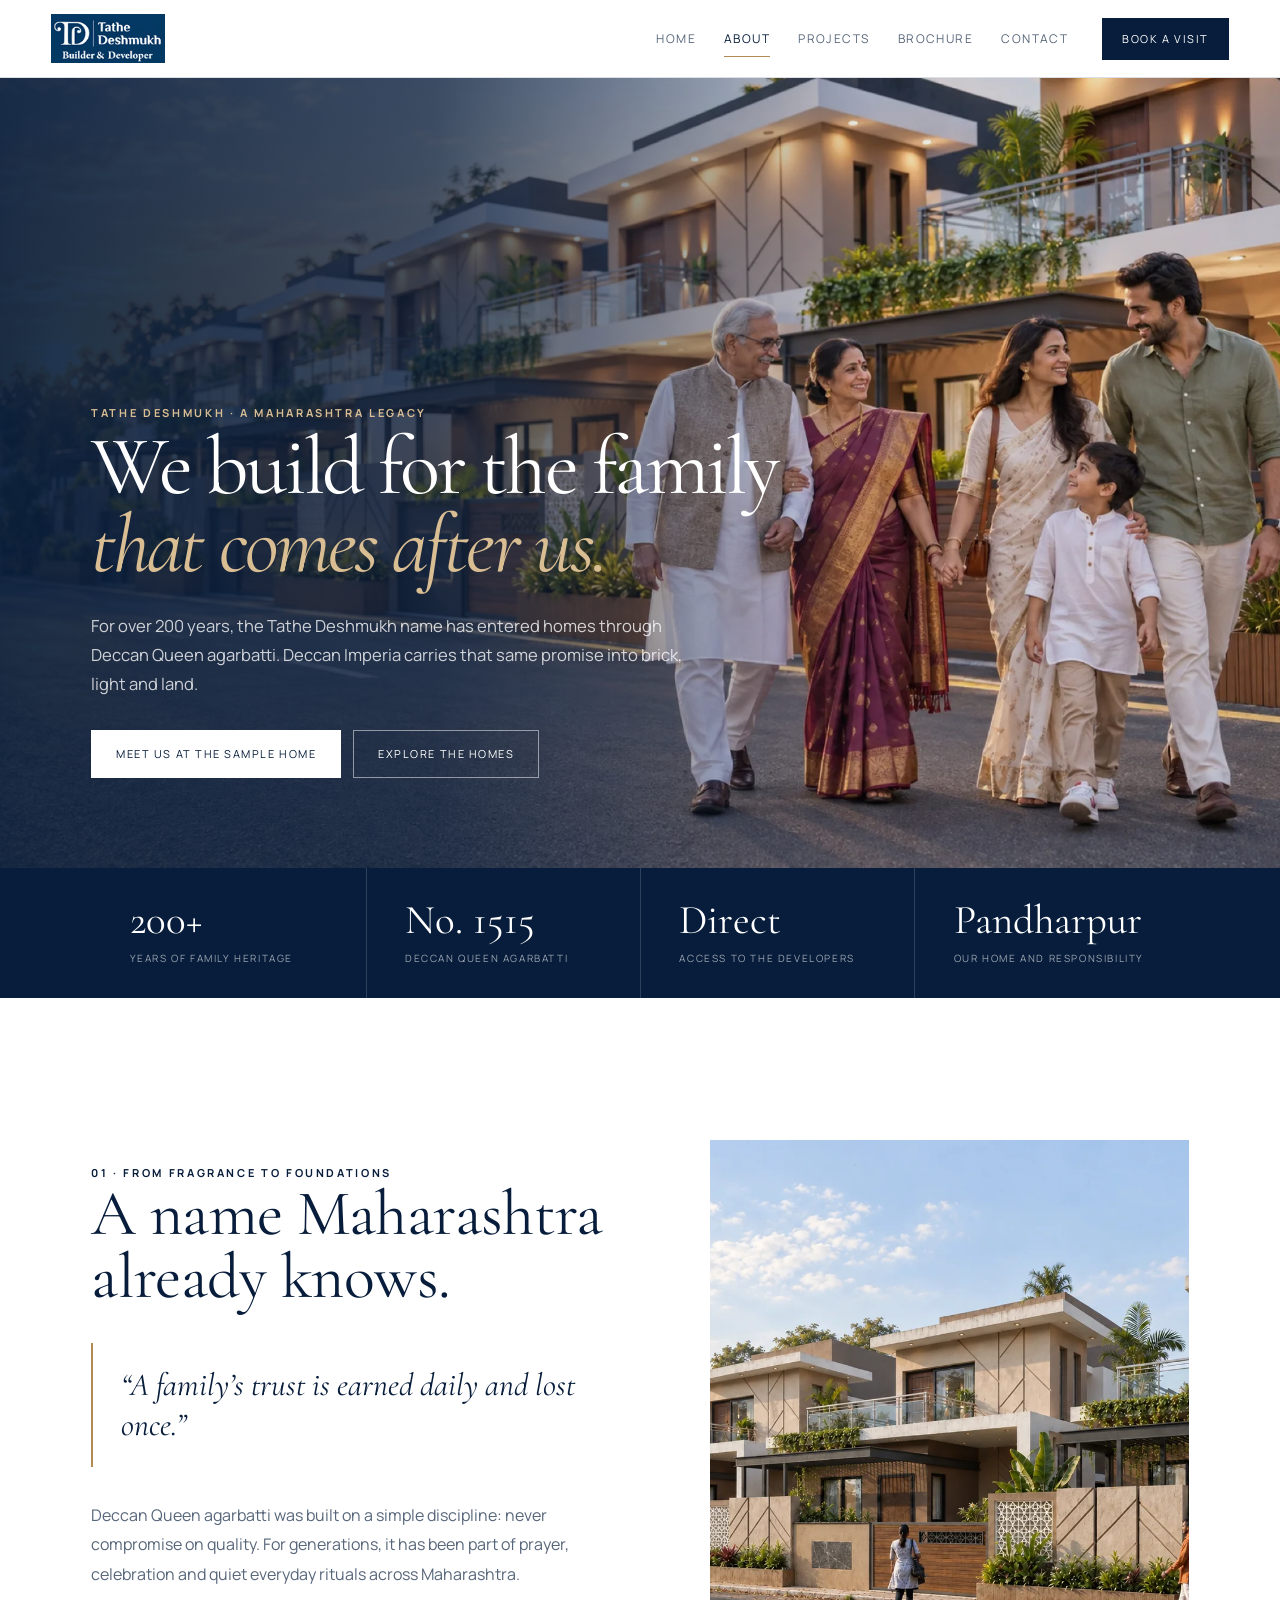
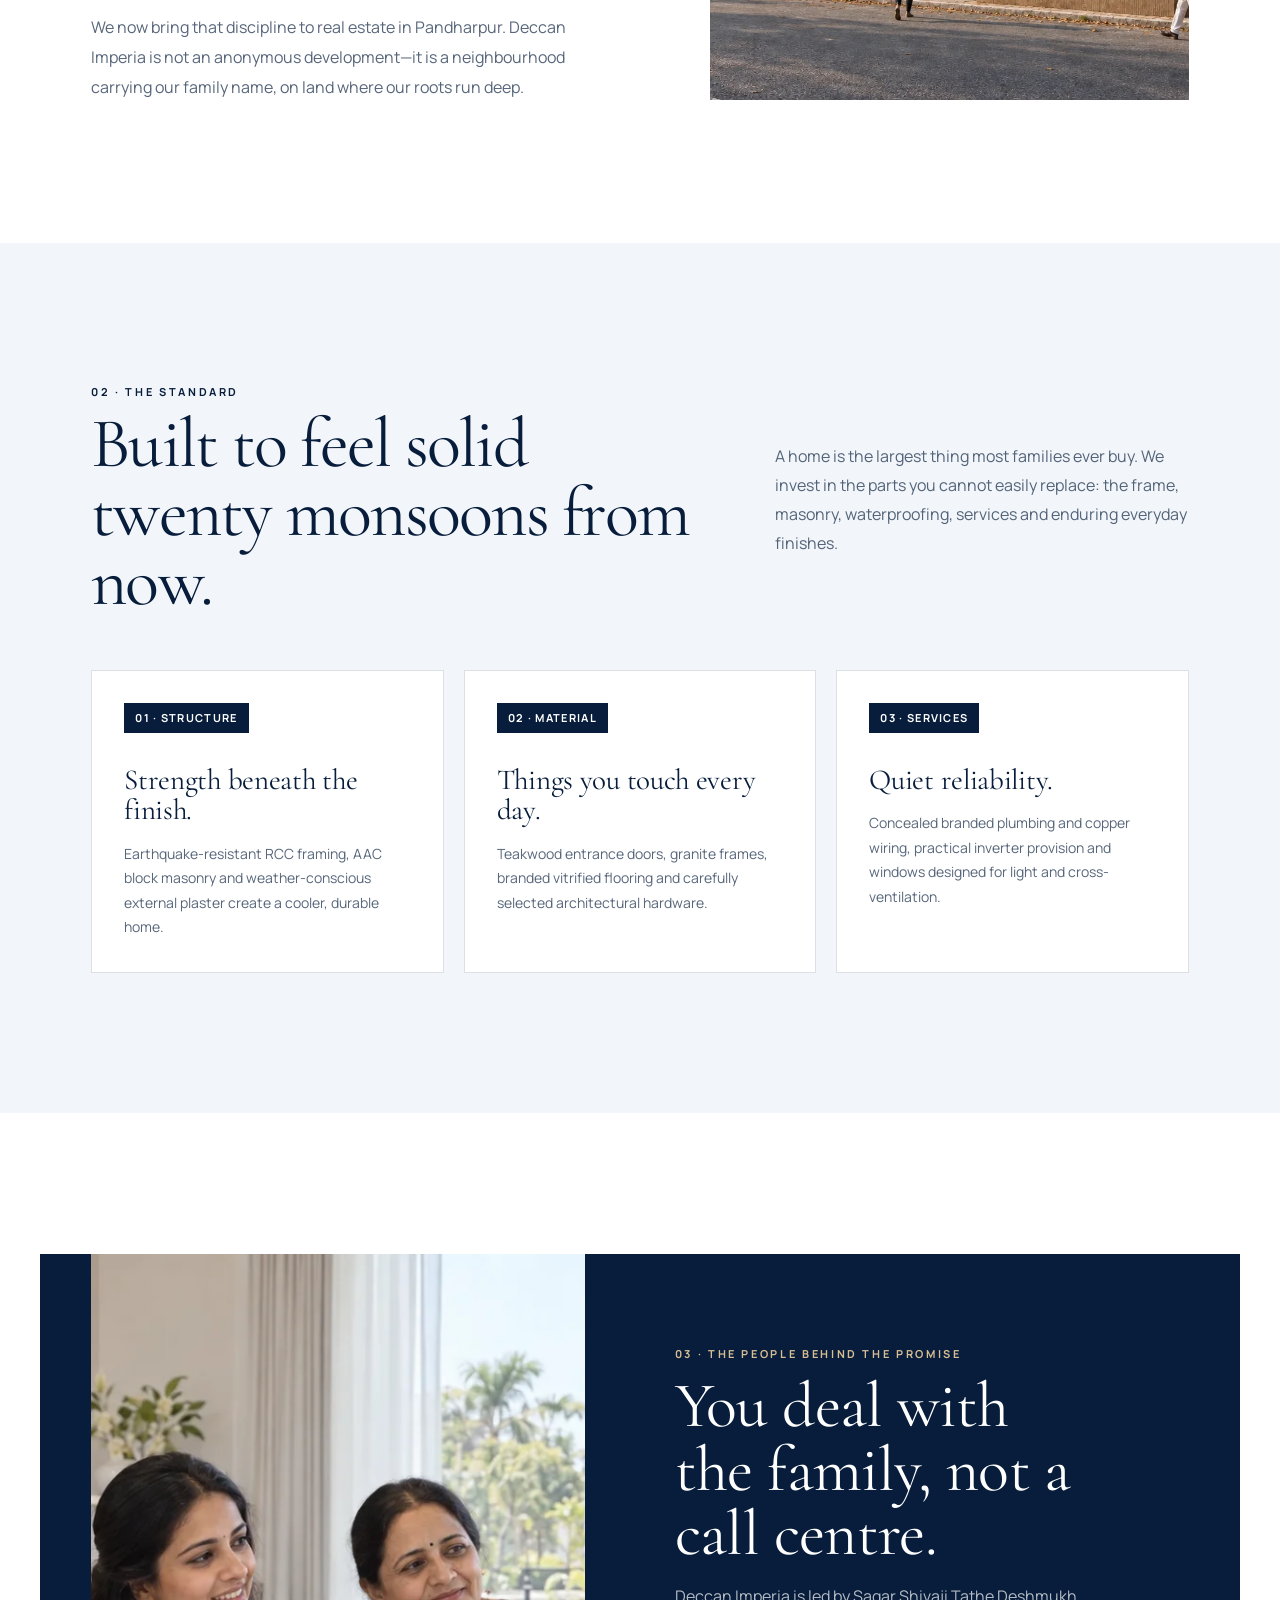
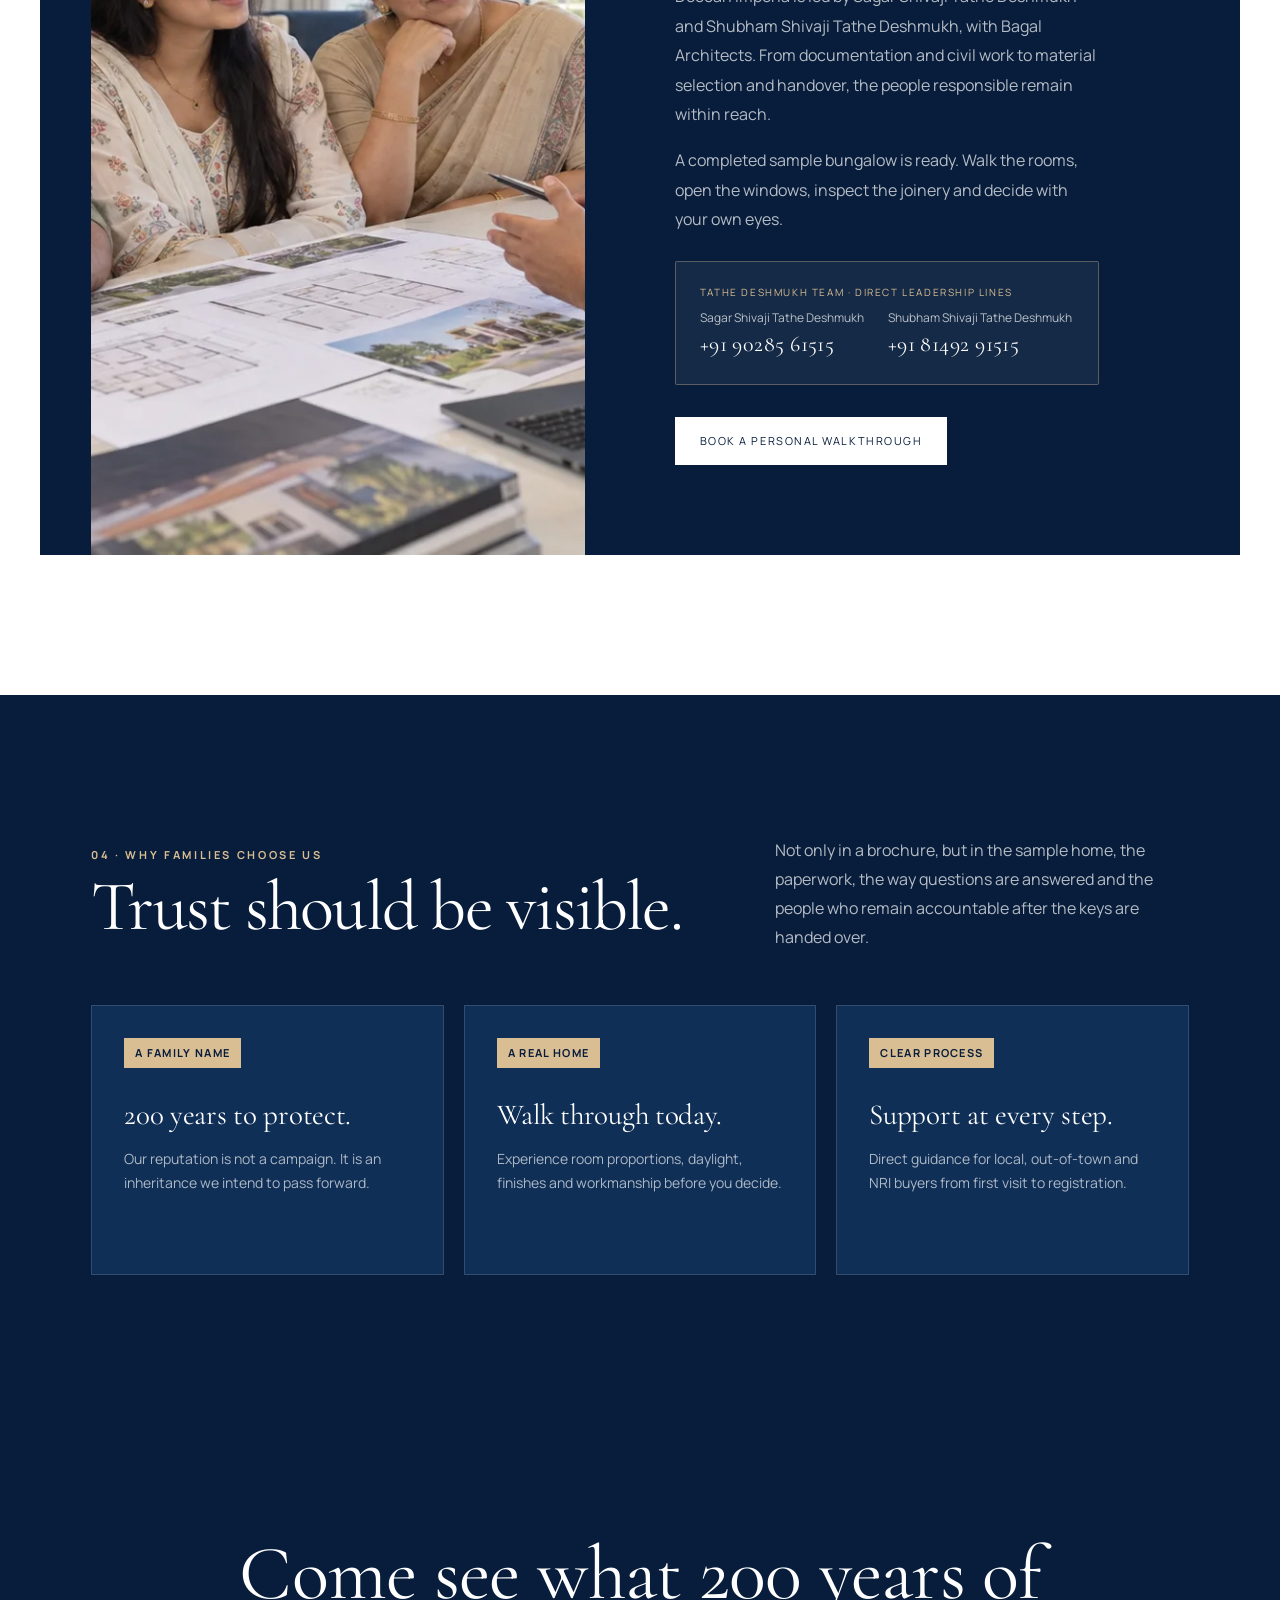
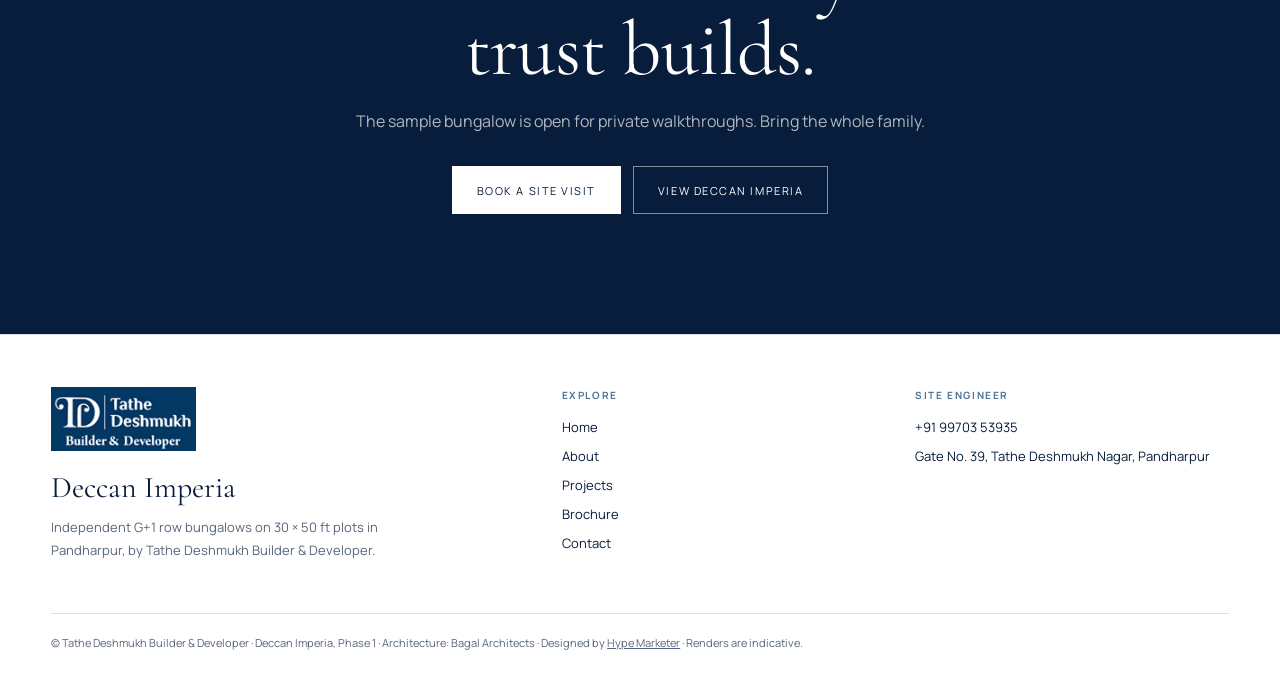
==== commit 204aeacb: "fix(contact): move Tathe Deshmukh numbers exclusively to about page; keep Site Engineer +91 99703 53" ====
--- a/about.html
+++ b/about.html
@@ -72,6 +72,19 @@
         <h2>You deal with the family, not a call centre.</h2>
         <p>Deccan Imperia is led by Sagar Shivaji Tathe Deshmukh and Shubham Shivaji Tathe Deshmukh, with Bagal Architects. From documentation and civil work to material selection and handover, the people responsible remain within reach.</p>
         <p>A completed sample bungalow is ready. Walk the rooms, open the windows, inspect the joinery and decide with your own eyes.</p>
+        <div class="team-contacts-card" style="margin:26px 0 28px;padding:22px 24px;background:rgba(255,255,255,.06);border:1px solid rgba(217,189,147,.35);border-radius:2px">
+          <small style="display:block;font-size:10px;letter-spacing:.16em;text-transform:uppercase;color:#d9bd93;margin-bottom:8px">Tathe Deshmukh Team · Direct Leadership Lines</small>
+          <div style="display:flex;gap:24px;flex-wrap:wrap;align-items:center">
+            <div>
+              <span style="display:block;font-size:12px;color:rgba(255,255,255,.7)">Sagar Shivaji Tathe Deshmukh</span>
+              <a href="tel:+919028561515" style="color:#fff;font-family:var(--serif);font-size:22px;text-decoration:none;letter-spacing:.02em">+91 90285 61515</a>
+            </div>
+            <div>
+              <span style="display:block;font-size:12px;color:rgba(255,255,255,.7)">Shubham Shivaji Tathe Deshmukh</span>
+              <a href="tel:+918149291515" style="color:#fff;font-family:var(--serif);font-size:22px;text-decoration:none;letter-spacing:.02em">+91 81492 91515</a>
+            </div>
+          </div>
+        </div>
         <div class="hero-actions"><a class="button-white" href="contact.html#enquire">Book a personal walkthrough</a></div>
       </div>
     </div>
@@ -91,7 +104,7 @@
   <section class="editorial-cta"><div class="editorial-wrap"><h2>Come see what 200 years of trust builds.</h2><p>The sample bungalow is open for private walkthroughs. Bring the whole family.</p><div class="hero-actions"><a class="button-white" href="contact.html#enquire">Book a site visit</a><a class="button-line" href="projects.html">View Deccan Imperia</a></div></div></section>
 </main>
 
-<footer class="site-footer"><div class="footer-grid"><div><img class="footer-logo" src="assets/brand/tathe-deshmukh-logo.png" width="161" height="71" alt="Tathe Deshmukh Builder and Developer"><div class="footer-title">Deccan Imperia</div><p class="footer-note">Independent G+1 row bungalows on 30 × 50 ft plots in Pandharpur, by Tathe Deshmukh Builder &amp; Developer.</p></div><div class="footer-col"><b>Explore</b><a href="index.html">Home</a><a href="about.html">About</a><a href="projects.html">Projects</a><a href="brochure.html">Brochure</a><a href="contact.html">Contact</a></div><div class="footer-col"><b>Speak directly</b><a href="tel:+919970353935">+91 99703 53935</a><a href="tel:+919028561515">+91 90285 61515</a><a href="tel:+918149291515">+91 81492 91515</a><span>Gate No. 39, Tathe Deshmukh Nagar, Pandharpur</span></div></div><div class="footer-bottom">© Tathe Deshmukh Builder &amp; Developer · Deccan Imperia, Phase 1 · Architecture: Bagal Architects · Designed by <a href="http://hypemarketer.in/" target="_blank" rel="noopener" style="color:inherit;text-decoration:underline">Hype Marketer</a> · Renders are indicative.</div></footer>
+<footer class="site-footer"><div class="footer-grid"><div><img class="footer-logo" src="assets/brand/tathe-deshmukh-logo.png" width="161" height="71" alt="Tathe Deshmukh Builder and Developer"><div class="footer-title">Deccan Imperia</div><p class="footer-note">Independent G+1 row bungalows on 30 × 50 ft plots in Pandharpur, by Tathe Deshmukh Builder &amp; Developer.</p></div><div class="footer-col"><b>Explore</b><a href="index.html">Home</a><a href="about.html">About</a><a href="projects.html">Projects</a><a href="brochure.html">Brochure</a><a href="contact.html">Contact</a></div><div class="footer-col"><b>Site Engineer</b><a href="tel:+919970353935">+91 99703 53935</a><span>Gate No. 39, Tathe Deshmukh Nagar, Pandharpur</span></div></div><div class="footer-bottom">© Tathe Deshmukh Builder &amp; Developer · Deccan Imperia, Phase 1 · Architecture: Bagal Architects · Designed by <a href="http://hypemarketer.in/" target="_blank" rel="noopener" style="color:inherit;text-decoration:underline">Hype Marketer</a> · Renders are indicative.</div></footer>
 <script src="js/editorial.js?v=20261007-1"></script>
 </body>
 </html>
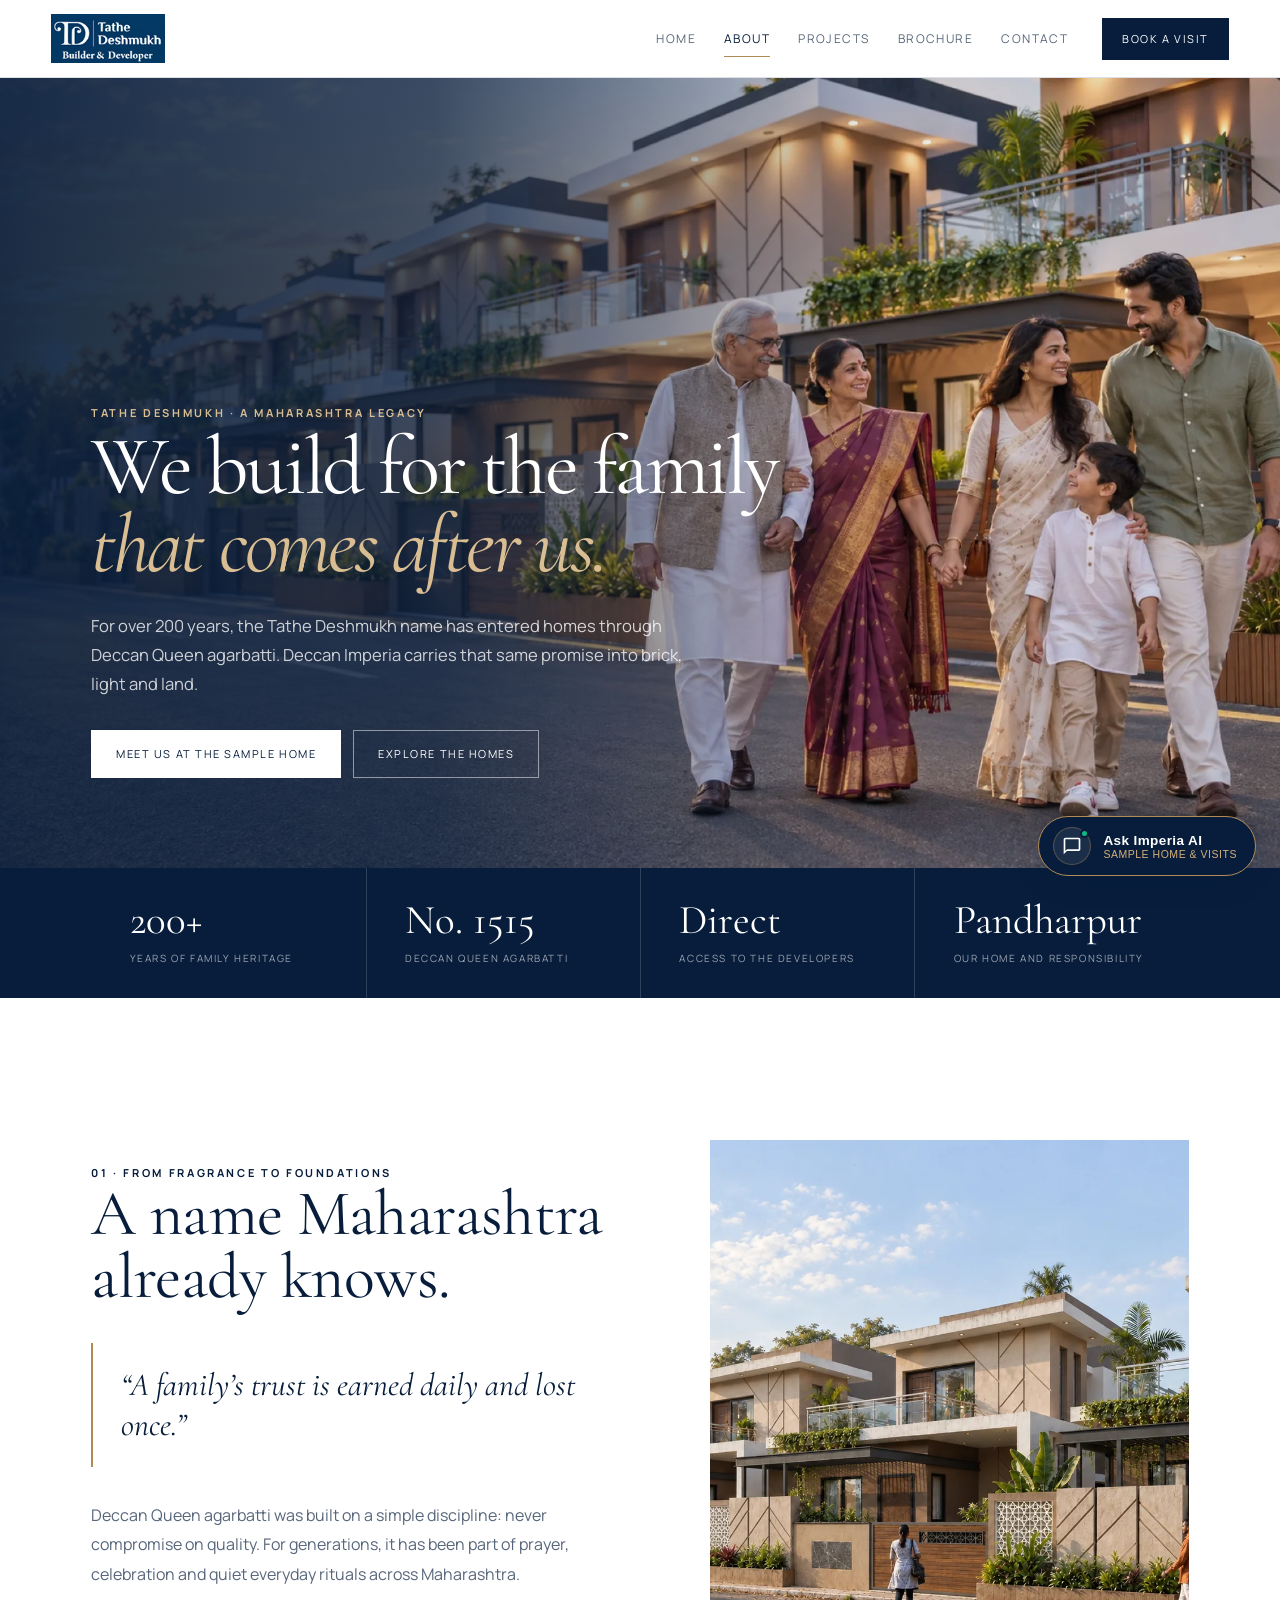
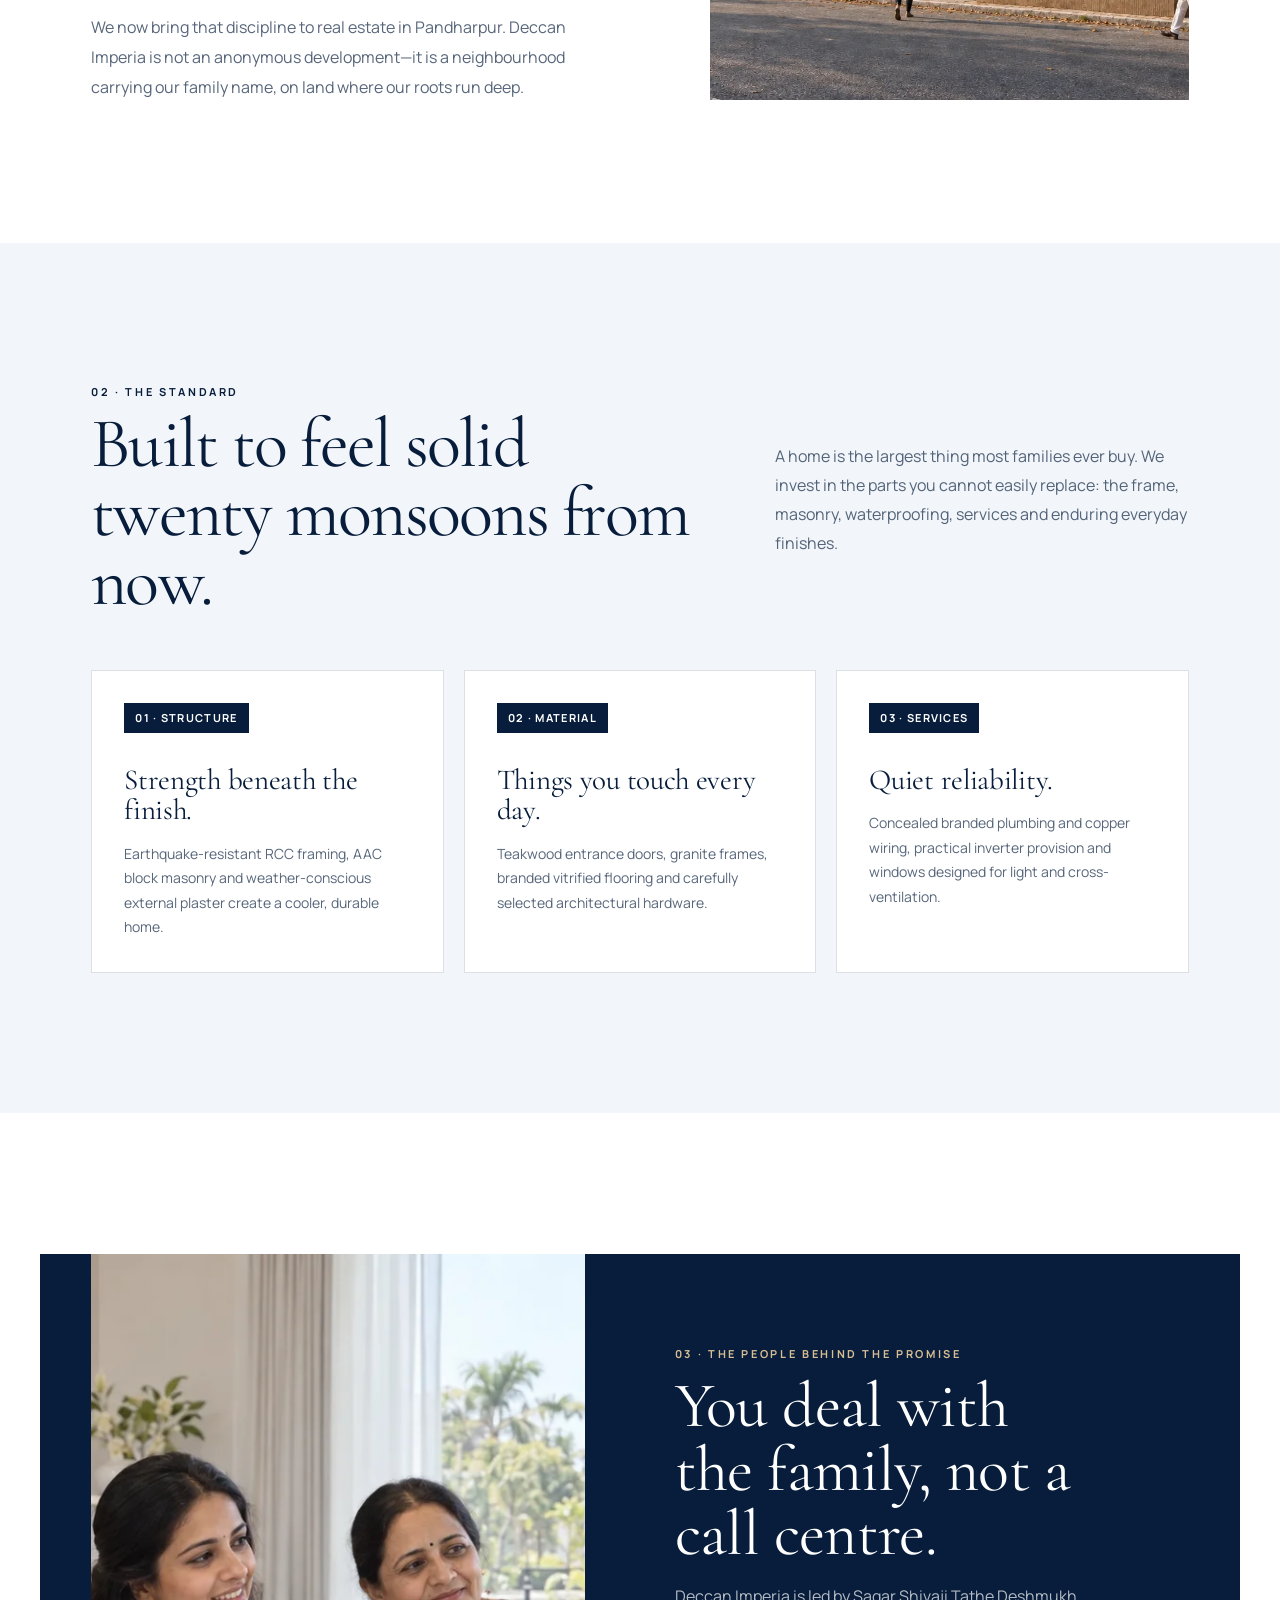
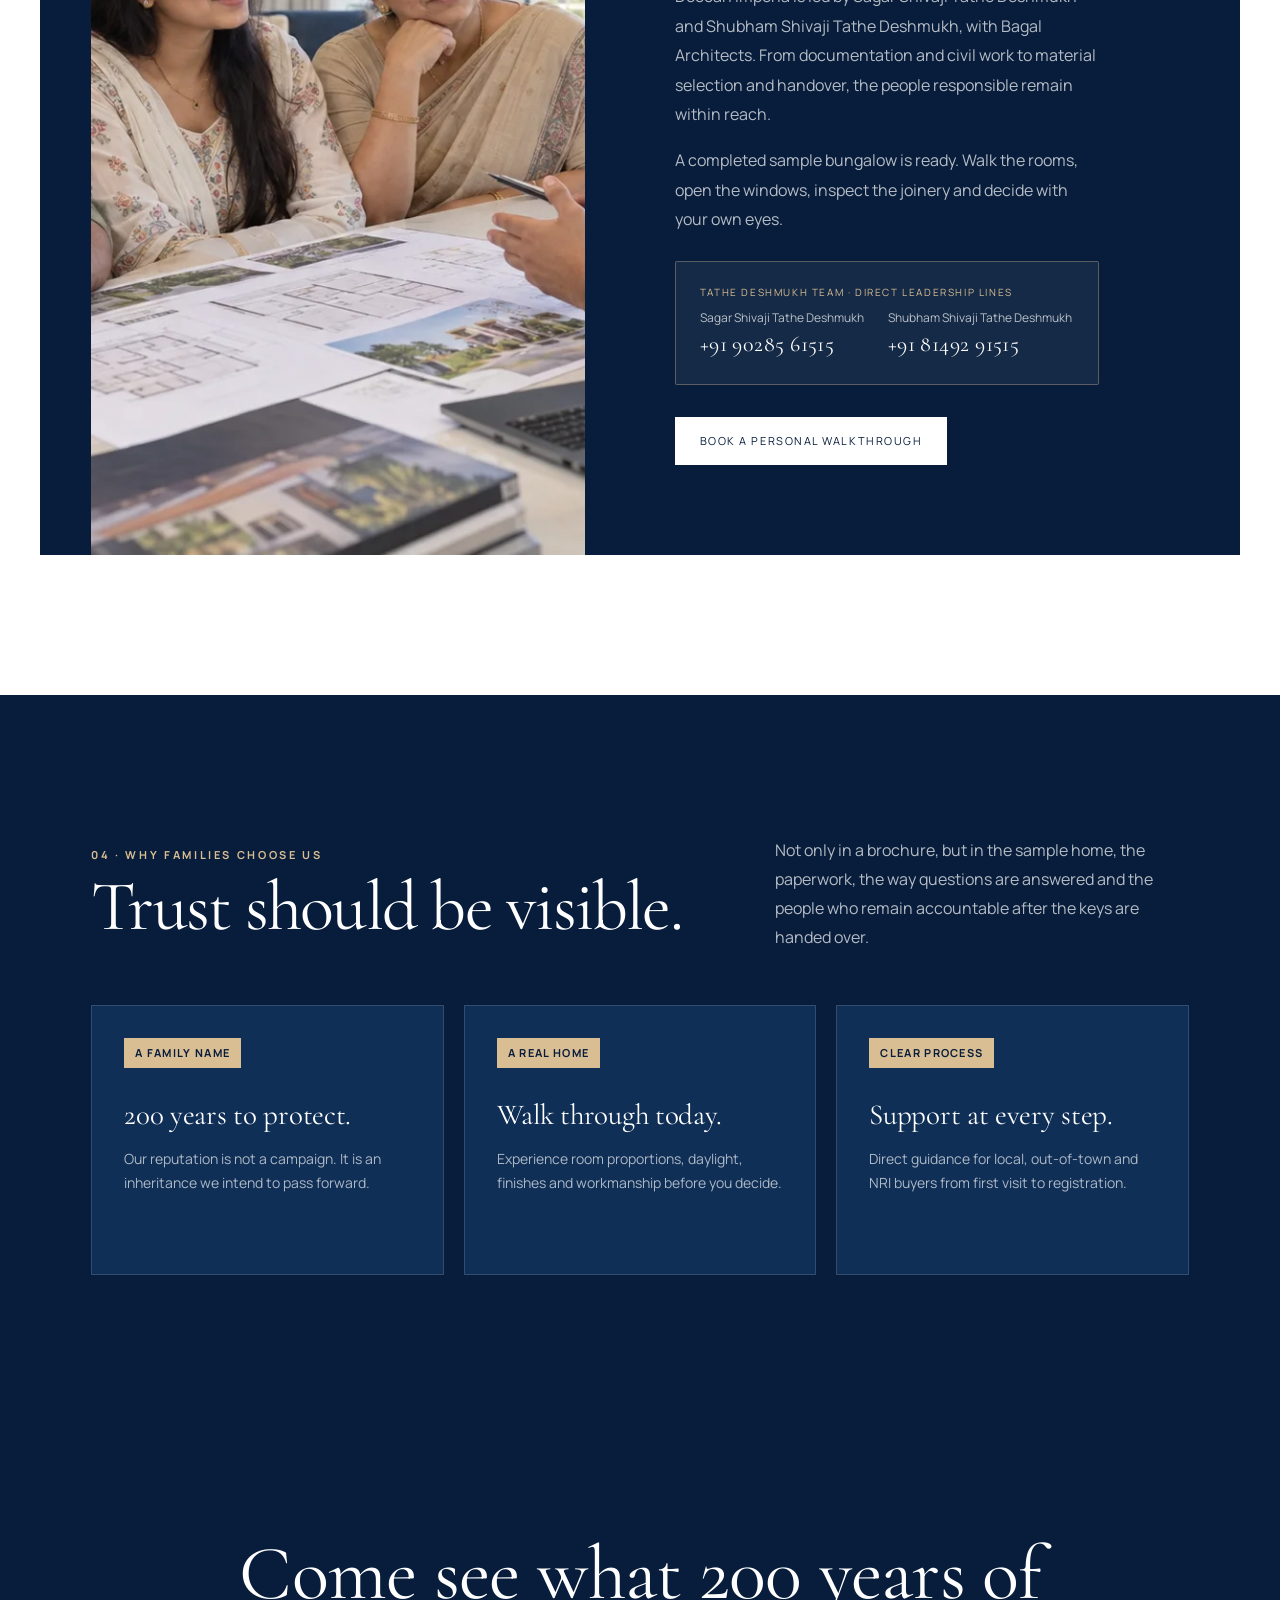
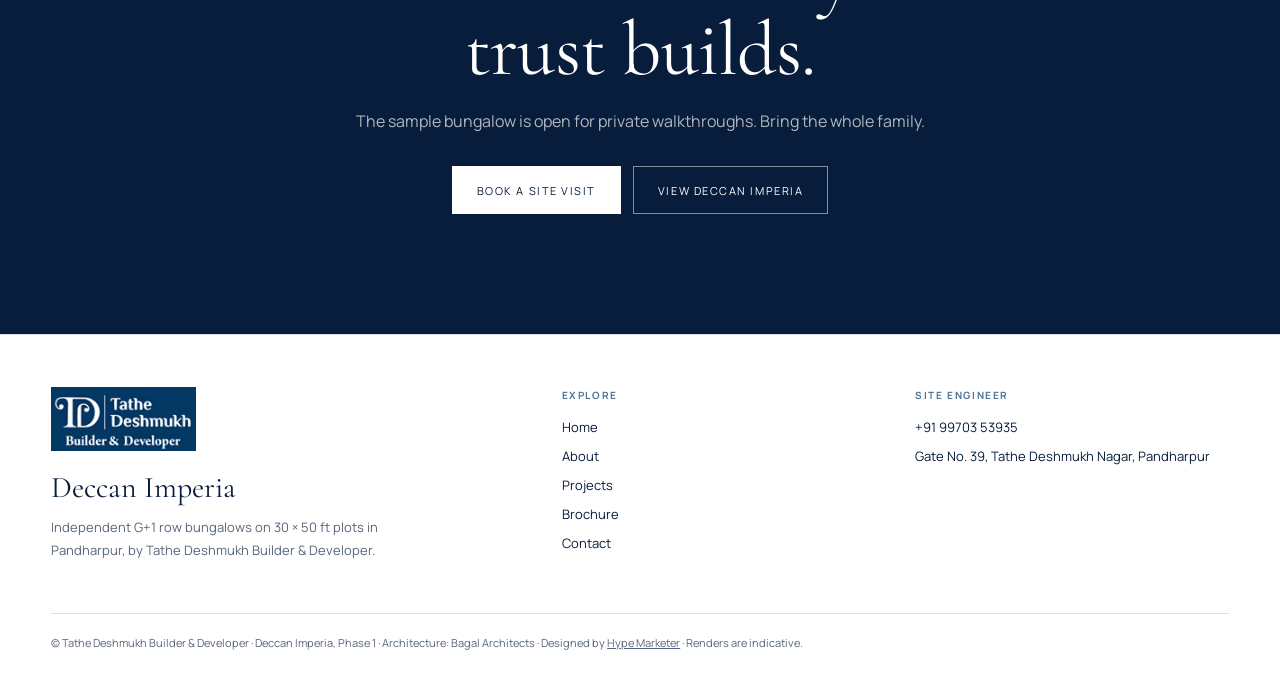
==== commit 6177b61d: "feat: deploy luxury AI Concierge chatbot without pricing details; restore original site UI" ====
--- a/about.html
+++ b/about.html
@@ -11,6 +11,7 @@
 <link href="https://fonts.googleapis.com/css2?family=Cormorant+Garamond:ital,wght@0,400;0,500;1,400&amp;family=Manrope:wght@300;400;500;600&amp;display=swap" rel="stylesheet">
 <link rel="stylesheet" href="css/style.css?v=20260930-1">
 <link rel="stylesheet" href="css/editorial.css?v=20261007-1">
+<link rel="stylesheet" href="css/chatbot.css?v=20261027-1">
 </head>
 <body class="editorial-page">
 <header class="site-header">
@@ -106,5 +107,6 @@
 
 <footer class="site-footer"><div class="footer-grid"><div><img class="footer-logo" src="assets/brand/tathe-deshmukh-logo.png" width="161" height="71" alt="Tathe Deshmukh Builder and Developer"><div class="footer-title">Deccan Imperia</div><p class="footer-note">Independent G+1 row bungalows on 30 × 50 ft plots in Pandharpur, by Tathe Deshmukh Builder &amp; Developer.</p></div><div class="footer-col"><b>Explore</b><a href="index.html">Home</a><a href="about.html">About</a><a href="projects.html">Projects</a><a href="brochure.html">Brochure</a><a href="contact.html">Contact</a></div><div class="footer-col"><b>Site Engineer</b><a href="tel:+919970353935">+91 99703 53935</a><span>Gate No. 39, Tathe Deshmukh Nagar, Pandharpur</span></div></div><div class="footer-bottom">© Tathe Deshmukh Builder &amp; Developer · Deccan Imperia, Phase 1 · Architecture: Bagal Architects · Designed by <a href="http://hypemarketer.in/" target="_blank" rel="noopener" style="color:inherit;text-decoration:underline">Hype Marketer</a> · Renders are indicative.</div></footer>
 <script src="js/editorial.js?v=20261007-1"></script>
+<script src="js/chatbot.js?v=20261027-1" defer></script>
 </body>
 </html>
--- a/css/chatbot.css
+++ b/css/chatbot.css
@@ -0,0 +1,638 @@
+/* ==========================================================================
+   Deccan Imperia — AI Concierge Luxury Floating Chatbot
+   ========================================================================== */
+
+:root {
+  --chat-navy: #071d3b;
+  --chat-navy-dark: #041226;
+  --chat-navy-light: #102f57;
+  --chat-gold: #b28a55;
+  --chat-gold-light: #d4af7a;
+  --chat-bg: #f8fafc;
+  --chat-card-bg: #ffffff;
+  --chat-border: rgba(7, 29, 59, 0.12);
+  --chat-text-main: #071d3b;
+  --chat-text-muted: #5a718a;
+  --chat-shadow: 0 16px 40px -8px rgba(7, 29, 59, 0.28), 0 0 0 1px rgba(7, 29, 59, 0.08);
+}
+
+/* Floating Trigger Button */
+.imperia-chat-trigger-wrap {
+  position: fixed;
+  bottom: 24px;
+  right: 24px;
+  z-index: 99999;
+  display: flex;
+  flex-direction: column;
+  align-items: flex-end;
+  pointer-events: none;
+  font-family: inherit;
+}
+
+.imperia-chat-greeting-bubble {
+  pointer-events: auto;
+  position: relative;
+  background: #ffffff;
+  color: var(--chat-navy);
+  padding: 12px 34px 12px 14px;
+  border-radius: 12px;
+  border: 1px solid var(--chat-gold);
+  box-shadow: 0 10px 25px -5px rgba(7, 29, 59, 0.18);
+  font-size: 13px;
+  line-height: 1.45;
+  max-width: 270px;
+  margin-bottom: 12px;
+  opacity: 0;
+  transform: translateY(12px) scale(0.95);
+  transition: opacity 0.35s ease, transform 0.35s ease;
+  display: none;
+}
+
+.imperia-chat-greeting-bubble.is-visible {
+  display: block;
+  opacity: 1;
+  transform: translateY(0) scale(1);
+}
+
+.imperia-chat-greeting-bubble strong {
+  display: block;
+  color: var(--chat-gold);
+  font-size: 11px;
+  text-transform: uppercase;
+  letter-spacing: 0.1em;
+  margin-bottom: 3px;
+}
+
+.imperia-chat-greeting-close {
+  position: absolute;
+  top: 6px;
+  right: 8px;
+  background: none;
+  border: none;
+  color: var(--chat-text-muted);
+  font-size: 16px;
+  line-height: 1;
+  cursor: pointer;
+  padding: 4px;
+}
+.imperia-chat-greeting-close:hover {
+  color: var(--chat-navy);
+}
+
+.imperia-chat-trigger-btn {
+  pointer-events: auto;
+  display: inline-flex;
+  align-items: center;
+  gap: 12px;
+  background: var(--chat-navy);
+  color: #ffffff;
+  border: 1.5px solid var(--chat-gold);
+  padding: 10px 18px 10px 14px;
+  border-radius: 36px;
+  box-shadow: 0 8px 24px -4px rgba(7, 29, 59, 0.35);
+  cursor: pointer;
+  transition: transform 0.22s cubic-bezier(0.16, 1, 0.3, 1), box-shadow 0.22s ease, background 0.2s ease;
+}
+
+.imperia-chat-trigger-btn:hover {
+  transform: translateY(-3px) scale(1.02);
+  box-shadow: 0 14px 30px -4px rgba(7, 29, 59, 0.45);
+  background: var(--chat-navy-dark);
+}
+
+.imperia-chat-trigger-btn:active {
+  transform: translateY(0) scale(0.98);
+}
+
+.imperia-chat-icon-box {
+  position: relative;
+  width: 38px;
+  height: 38px;
+  background: rgba(255, 255, 255, 0.08);
+  border-radius: 50%;
+  display: grid;
+  place-items: center;
+  border: 1px solid rgba(178, 138, 85, 0.4);
+}
+
+.imperia-chat-icon-box svg {
+  width: 20px;
+  height: 20px;
+  fill: #ffffff;
+}
+
+.imperia-chat-pulse-dot {
+  position: absolute;
+  top: 1px;
+  right: 1px;
+  width: 9px;
+  height: 9px;
+  background: #10b981;
+  border: 2px solid var(--chat-navy);
+  border-radius: 50%;
+}
+
+.imperia-chat-trigger-labels {
+  display: flex;
+  flex-direction: column;
+  text-align: left;
+}
+
+.imperia-chat-trigger-title {
+  font-size: 13.5px;
+  font-weight: 600;
+  letter-spacing: 0.03em;
+  color: #ffffff;
+}
+
+.imperia-chat-trigger-sub {
+  font-size: 10.5px;
+  color: var(--chat-gold-light);
+  letter-spacing: 0.05em;
+  text-transform: uppercase;
+}
+
+/* Chat Drawer Window */
+.imperia-chat-window {
+  pointer-events: auto;
+  position: fixed;
+  bottom: 88px;
+  right: 24px;
+  z-index: 99999;
+  width: min(410px, calc(100vw - 32px));
+  height: min(620px, calc(100vh - 110px));
+  background: var(--chat-bg);
+  border-radius: 16px;
+  box-shadow: var(--chat-shadow);
+  display: flex;
+  flex-direction: column;
+  overflow: hidden;
+  overscroll-behavior: contain;
+  opacity: 0;
+  visibility: hidden;
+  transform: translateY(20px) scale(0.96);
+  transition: opacity 0.28s cubic-bezier(0.16, 1, 0.3, 1), transform 0.28s cubic-bezier(0.16, 1, 0.3, 1), visibility 0.28s;
+  border: 1px solid var(--chat-border);
+}
+
+.imperia-chat-window.is-open {
+  opacity: 1;
+  visibility: visible;
+  transform: translateY(0) scale(1);
+}
+
+/* Header */
+.imperia-chat-header {
+  background: var(--chat-navy);
+  color: #ffffff;
+  padding: 16px 18px;
+  display: flex;
+  align-items: center;
+  justify-content: space-between;
+  border-bottom: 2px solid var(--chat-gold);
+}
+
+.imperia-chat-header-brand {
+  display: flex;
+  align-items: center;
+  gap: 12px;
+}
+
+.imperia-chat-avatar {
+  width: 36px;
+  height: 36px;
+  border-radius: 8px;
+  background: #ffffff;
+  padding: 4px;
+  display: grid;
+  place-items: center;
+  box-shadow: 0 2px 6px rgba(0, 0, 0, 0.2);
+}
+
+.imperia-chat-avatar img {
+  width: 100%;
+  height: 100%;
+  object-fit: contain;
+}
+
+.imperia-chat-header-info h4 {
+  margin: 0;
+  font-size: 15px;
+  font-weight: 600;
+  letter-spacing: 0.02em;
+  color: #ffffff;
+}
+
+.imperia-chat-header-status {
+  margin-top: 2px;
+  font-size: 11px;
+  color: #bbf7d0;
+  display: flex;
+  align-items: center;
+  gap: 5px;
+}
+
+.imperia-chat-header-status::before {
+  content: "";
+  display: inline-block;
+  width: 6px;
+  height: 6px;
+  background: #10b981;
+  border-radius: 50%;
+}
+
+.imperia-chat-header-tools {
+  display: flex;
+  align-items: center;
+  gap: 8px;
+}
+
+.imperia-chat-tool-btn {
+  background: rgba(255, 255, 255, 0.1);
+  border: none;
+  color: #ffffff;
+  width: 28px;
+  height: 28px;
+  border-radius: 6px;
+  cursor: pointer;
+  display: grid;
+  place-items: center;
+  font-size: 14px;
+  transition: background 0.15s;
+}
+
+.imperia-chat-tool-btn:hover {
+  background: rgba(255, 255, 255, 0.22);
+}
+
+.imperia-chat-tool-btn.spinning {
+  animation: imperiaSpin 0.5s cubic-bezier(0.4, 0, 0.2, 1);
+}
+
+@keyframes imperiaSpin {
+  from {
+    transform: rotate(0deg);
+  }
+  to {
+    transform: rotate(360deg);
+  }
+}
+
+/* Chat Messages Scroll Container */
+.imperia-chat-messages {
+  flex: 1 1 auto;
+  min-height: 0;
+  padding: 16px;
+  overflow-y: auto !important;
+  overflow-x: hidden;
+  display: flex;
+  flex-direction: column;
+  gap: 14px;
+  overscroll-behavior: contain;
+  -webkit-overflow-scrolling: touch;
+  touch-action: pan-y;
+  scrollbar-width: thin;
+  scrollbar-color: rgba(178, 138, 85, 0.5) rgba(7, 29, 59, 0.04);
+}
+
+/* Custom Sleek Luxury Scrollbar */
+.imperia-chat-messages::-webkit-scrollbar {
+  width: 6px;
+}
+
+.imperia-chat-messages::-webkit-scrollbar-track {
+  background: rgba(7, 29, 59, 0.04);
+  border-radius: 8px;
+  margin: 4px 0;
+}
+
+.imperia-chat-messages::-webkit-scrollbar-thumb {
+  background: rgba(178, 138, 85, 0.5);
+  border-radius: 8px;
+  border: 1px solid rgba(255, 255, 255, 0.4);
+}
+
+.imperia-chat-messages::-webkit-scrollbar-thumb:hover {
+  background: var(--chat-gold);
+}
+
+/* Message Bubble Base */
+.imperia-chat-msg {
+  display: flex;
+  flex-direction: column;
+  max-width: 86%;
+  animation: imperiaFadeIn 0.24s ease forwards;
+}
+
+@keyframes imperiaFadeIn {
+  from {
+    opacity: 0;
+    transform: translateY(8px);
+  }
+  to {
+    opacity: 1;
+    transform: translateY(0);
+  }
+}
+
+/* User Message */
+.imperia-chat-msg.user {
+  align-self: flex-end;
+}
+
+.imperia-chat-msg.user .imperia-chat-bubble {
+  background: var(--chat-navy);
+  color: #ffffff;
+  border-radius: 14px 14px 2px 14px;
+  padding: 11px 15px;
+  font-size: 13.5px;
+  line-height: 1.45;
+  box-shadow: 0 2px 8px rgba(7, 29, 59, 0.12);
+}
+
+/* Bot Message */
+.imperia-chat-msg.bot {
+  align-self: flex-start;
+}
+
+.imperia-chat-msg.bot .imperia-chat-bubble {
+  background: var(--chat-card-bg);
+  color: var(--chat-text-main);
+  border: 1px solid var(--chat-border);
+  border-radius: 14px 14px 14px 2px;
+  padding: 13px 16px;
+  font-size: 13.5px;
+  line-height: 1.5;
+  box-shadow: 0 2px 6px rgba(7, 29, 59, 0.04);
+}
+
+.imperia-chat-msg.bot .imperia-chat-bubble p {
+  margin: 0 0 8px 0;
+}
+.imperia-chat-msg.bot .imperia-chat-bubble p:last-child {
+  margin-bottom: 0;
+}
+
+.imperia-chat-msg.bot .imperia-chat-bubble strong {
+  color: var(--chat-navy-dark);
+  font-weight: 600;
+}
+
+.imperia-chat-msg.bot .imperia-chat-bubble ul {
+  margin: 6px 0;
+  padding-left: 20px;
+}
+.imperia-chat-msg.bot .imperia-chat-bubble li {
+  margin-bottom: 4px;
+}
+
+/* Bot Feedback bar */
+.imperia-chat-feedback-row {
+  display: flex;
+  align-items: center;
+  gap: 8px;
+  margin-top: 5px;
+  padding-left: 4px;
+}
+
+.imperia-chat-feedback-btn {
+  background: none;
+  border: none;
+  color: #94a3b8;
+  cursor: pointer;
+  padding: 2px 4px;
+  font-size: 13px;
+  line-height: 1;
+  border-radius: 4px;
+  transition: color 0.15s, background 0.15s;
+}
+
+.imperia-chat-feedback-btn:hover {
+  color: var(--chat-navy);
+  background: #e2e8f0;
+}
+
+.imperia-chat-feedback-btn.rated {
+  color: var(--chat-gold);
+  pointer-events: none;
+}
+
+/* Contextual Action Buttons */
+.imperia-chat-actions {
+  display: flex;
+  flex-wrap: wrap;
+  gap: 8px;
+  margin-top: 8px;
+}
+
+.imperia-action-chip {
+  display: inline-flex;
+  align-items: center;
+  gap: 6px;
+  background: #ffffff;
+  color: var(--chat-navy);
+  border: 1px solid var(--chat-gold);
+  padding: 7px 12px;
+  border-radius: 20px;
+  font-size: 12px;
+  font-weight: 600;
+  text-decoration: none;
+  cursor: pointer;
+  transition: all 0.18s ease;
+  box-shadow: 0 1px 3px rgba(7, 29, 59, 0.06);
+}
+
+.imperia-action-chip:hover {
+  background: var(--chat-navy);
+  color: #ffffff;
+  border-color: var(--chat-navy);
+}
+
+.imperia-action-chip.whatsapp {
+  border-color: #25d366;
+  color: #128c7e;
+}
+.imperia-action-chip.whatsapp:hover {
+  background: #25d366;
+  color: #ffffff;
+  border-color: #25d366;
+}
+
+/* Suggested Question Chips */
+.imperia-chat-suggested-wrap {
+  margin-top: 4px;
+}
+
+.imperia-chat-suggested-label {
+  font-size: 11px;
+  text-transform: uppercase;
+  letter-spacing: 0.08em;
+  color: var(--chat-text-muted);
+  margin-bottom: 8px;
+}
+
+.imperia-chat-suggested-list {
+  display: flex;
+  flex-direction: column;
+  gap: 6px;
+}
+
+.imperia-chat-suggested-btn {
+  background: #ffffff;
+  border: 1px solid rgba(7, 29, 59, 0.14);
+  color: var(--chat-navy);
+  padding: 8px 12px;
+  border-radius: 8px;
+  font-size: 12.5px;
+  text-align: left;
+  cursor: pointer;
+  line-height: 1.35;
+  transition: background 0.15s, border-color 0.15s, transform 0.15s;
+}
+
+.imperia-chat-suggested-btn:hover {
+  background: #ffffff;
+  border-color: var(--chat-gold);
+  transform: translateX(3px);
+  color: var(--chat-gold);
+}
+
+/* Typing Indicator */
+.imperia-chat-typing {
+  align-self: flex-start;
+  display: inline-flex;
+  align-items: center;
+  gap: 4px;
+  background: var(--chat-card-bg);
+  border: 1px solid var(--chat-border);
+  border-radius: 12px;
+  padding: 10px 14px;
+}
+
+.imperia-chat-typing span {
+  width: 6px;
+  height: 6px;
+  background: var(--chat-gold);
+  border-radius: 50%;
+  animation: imperiaBounce 1.2s infinite ease-in-out;
+}
+.imperia-chat-typing span:nth-child(2) {
+  animation-delay: 0.2s;
+}
+.imperia-chat-typing span:nth-child(3) {
+  animation-delay: 0.4s;
+}
+
+@keyframes imperiaBounce {
+  0%, 80%, 100% {
+    transform: scale(0.6);
+    opacity: 0.4;
+  }
+  40% {
+    transform: scale(1);
+    opacity: 1;
+  }
+}
+
+/* Footer & Input */
+.imperia-chat-footer {
+  background: #ffffff;
+  border-top: 1px solid var(--chat-border);
+  padding: 12px 14px;
+  display: flex;
+  flex-direction: column;
+  gap: 6px;
+}
+
+.imperia-chat-input-row {
+  display: flex;
+  align-items: center;
+  gap: 8px;
+}
+
+.imperia-chat-input {
+  flex: 1;
+  border: 1px solid rgba(7, 29, 59, 0.18);
+  border-radius: 24px;
+  padding: 10px 16px;
+  font-size: 13.5px;
+  outline: none;
+  font-family: inherit;
+  color: var(--chat-navy);
+  transition: border-color 0.2s, box-shadow 0.2s;
+}
+
+.imperia-chat-input:focus {
+  border-color: var(--chat-gold);
+  box-shadow: 0 0 0 2px rgba(178, 138, 85, 0.18);
+}
+
+.imperia-chat-send-btn {
+  width: 38px;
+  height: 38px;
+  border-radius: 50%;
+  background: var(--chat-navy);
+  border: 1px solid var(--chat-gold);
+  color: #ffffff;
+  display: grid;
+  place-items: center;
+  cursor: pointer;
+  transition: transform 0.18s, background 0.18s;
+  flex-shrink: 0;
+}
+
+.imperia-chat-send-btn svg {
+  width: 16px;
+  height: 16px;
+  fill: #ffffff;
+  margin-left: 2px;
+}
+
+.imperia-chat-send-btn:hover {
+  background: var(--chat-gold);
+  transform: scale(1.05);
+}
+
+.imperia-chat-send-btn:disabled {
+  opacity: 0.4;
+  cursor: not-allowed;
+  transform: none;
+}
+
+.imperia-chat-disclaimer {
+  font-size: 10px;
+  color: var(--chat-text-muted);
+  text-align: center;
+  letter-spacing: 0.02em;
+}
+
+/* Mobile Responsive */
+@media (max-width: 480px) {
+  .imperia-chat-trigger-wrap {
+    bottom: 16px;
+    right: 16px;
+  }
+  .imperia-chat-trigger-labels {
+    display: none;
+  }
+  .imperia-chat-trigger-btn {
+    padding: 8px;
+    border-radius: 50%;
+  }
+  .imperia-chat-window {
+    inset: 0 0 0 0;
+    width: 100vw;
+    height: 100%;
+    max-height: 100%;
+    border-radius: 0;
+    bottom: 0;
+    right: 0;
+    border: none;
+  }
+  .imperia-chat-header {
+    padding-top: max(16px, env(safe-area-inset-top));
+  }
+  .imperia-chat-footer {
+    padding-bottom: max(12px, env(safe-area-inset-bottom));
+  }
+}
